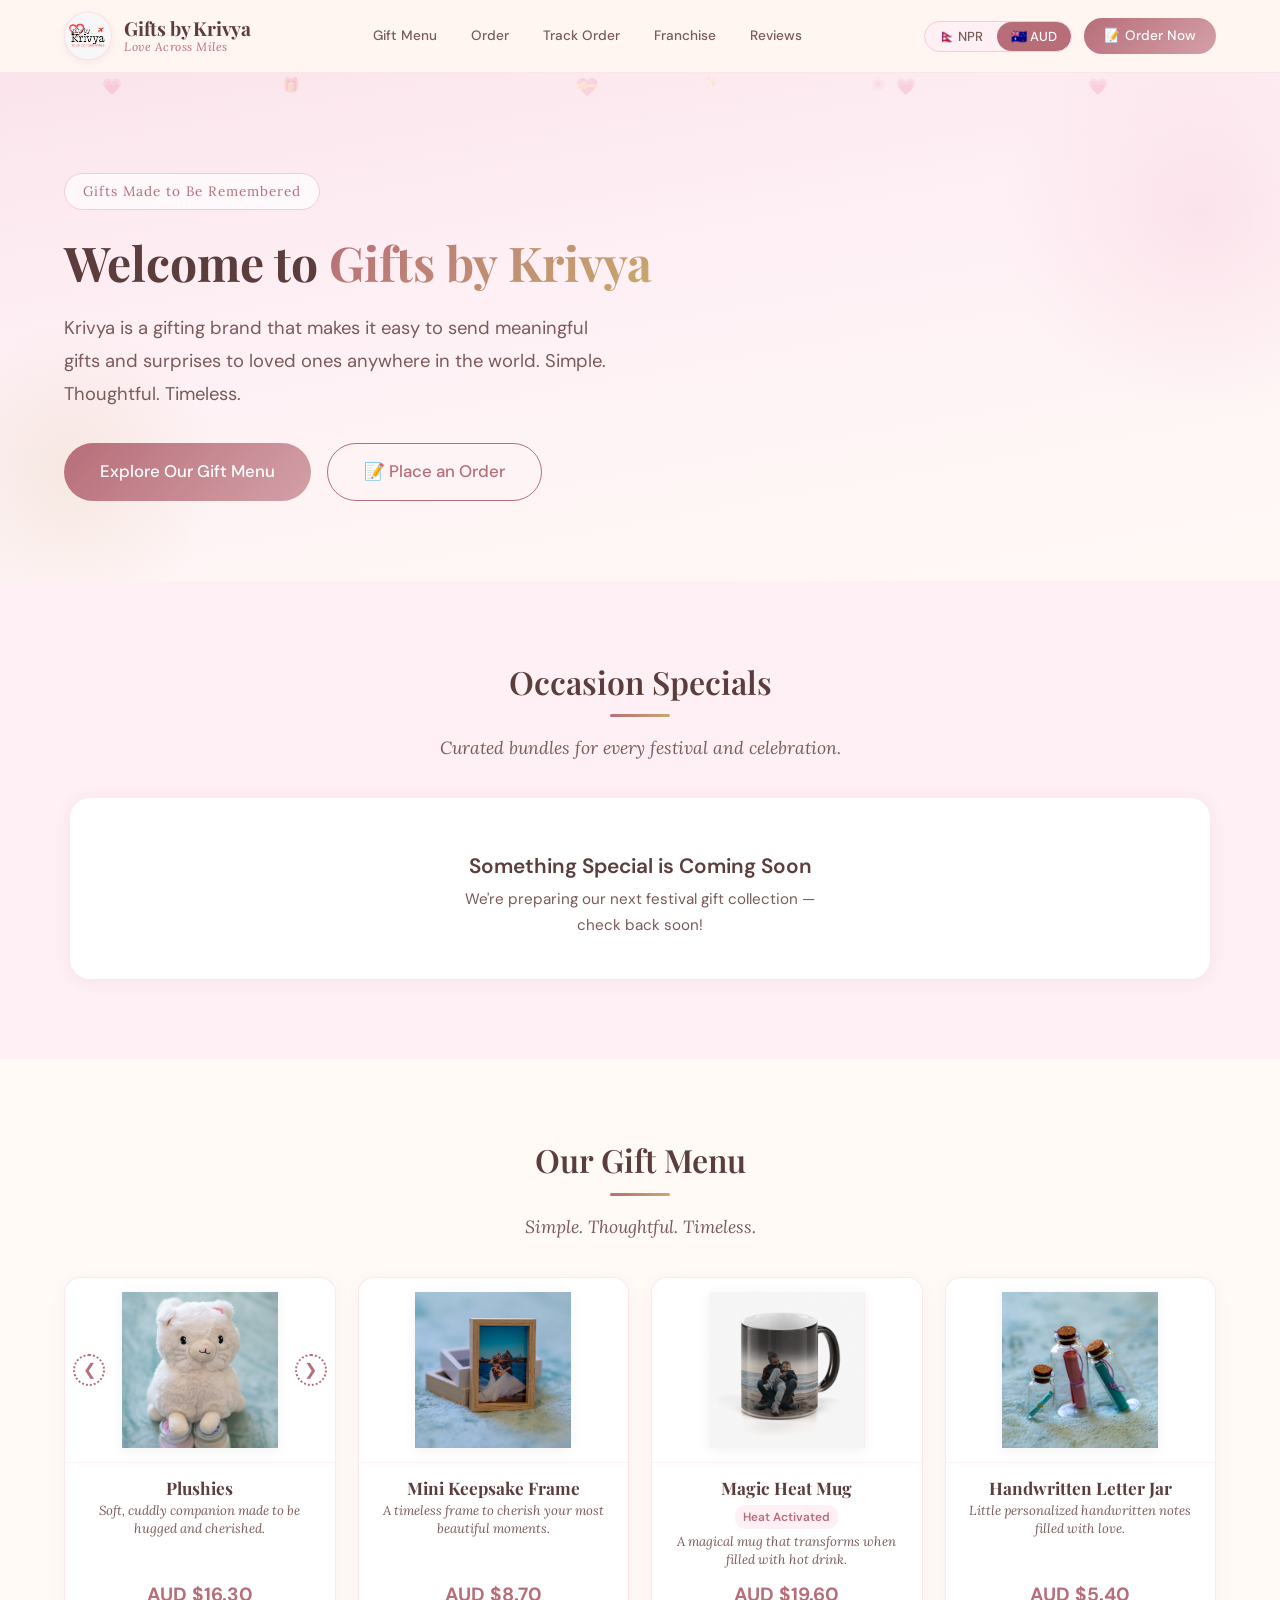
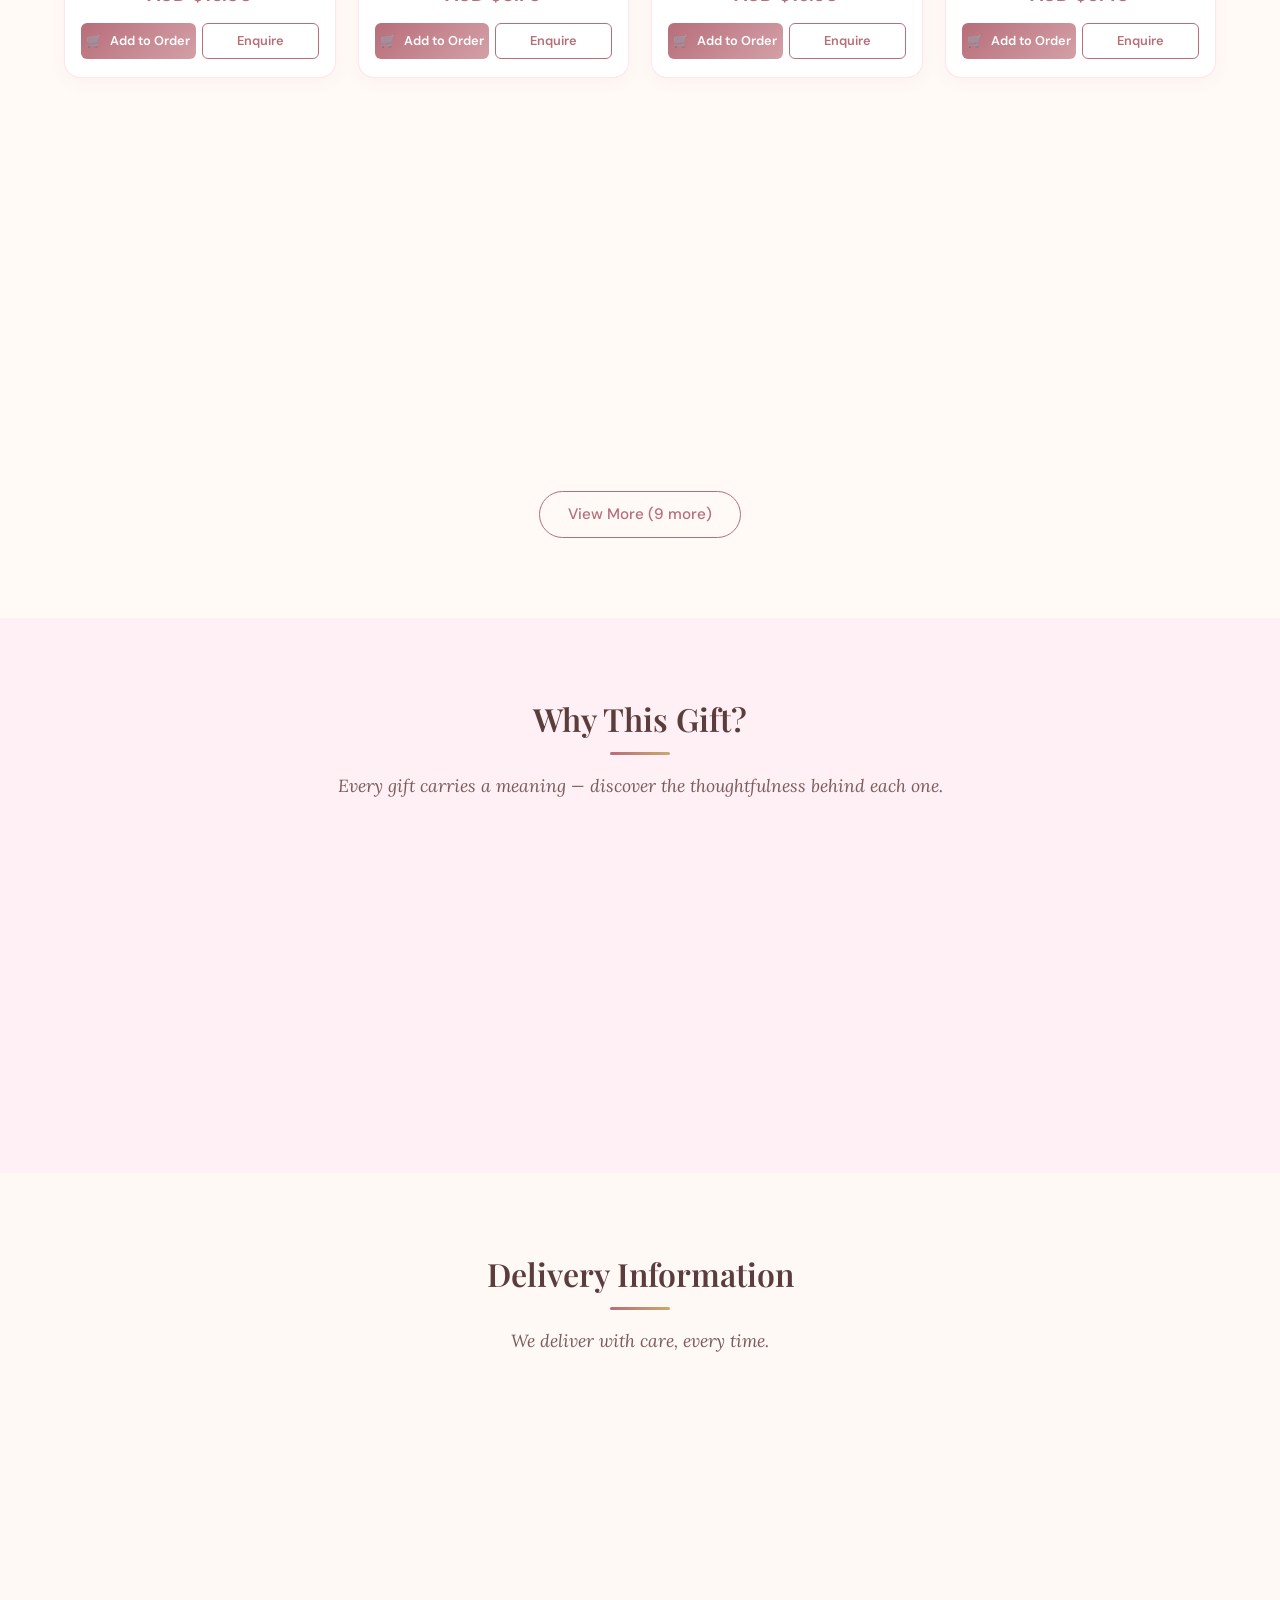
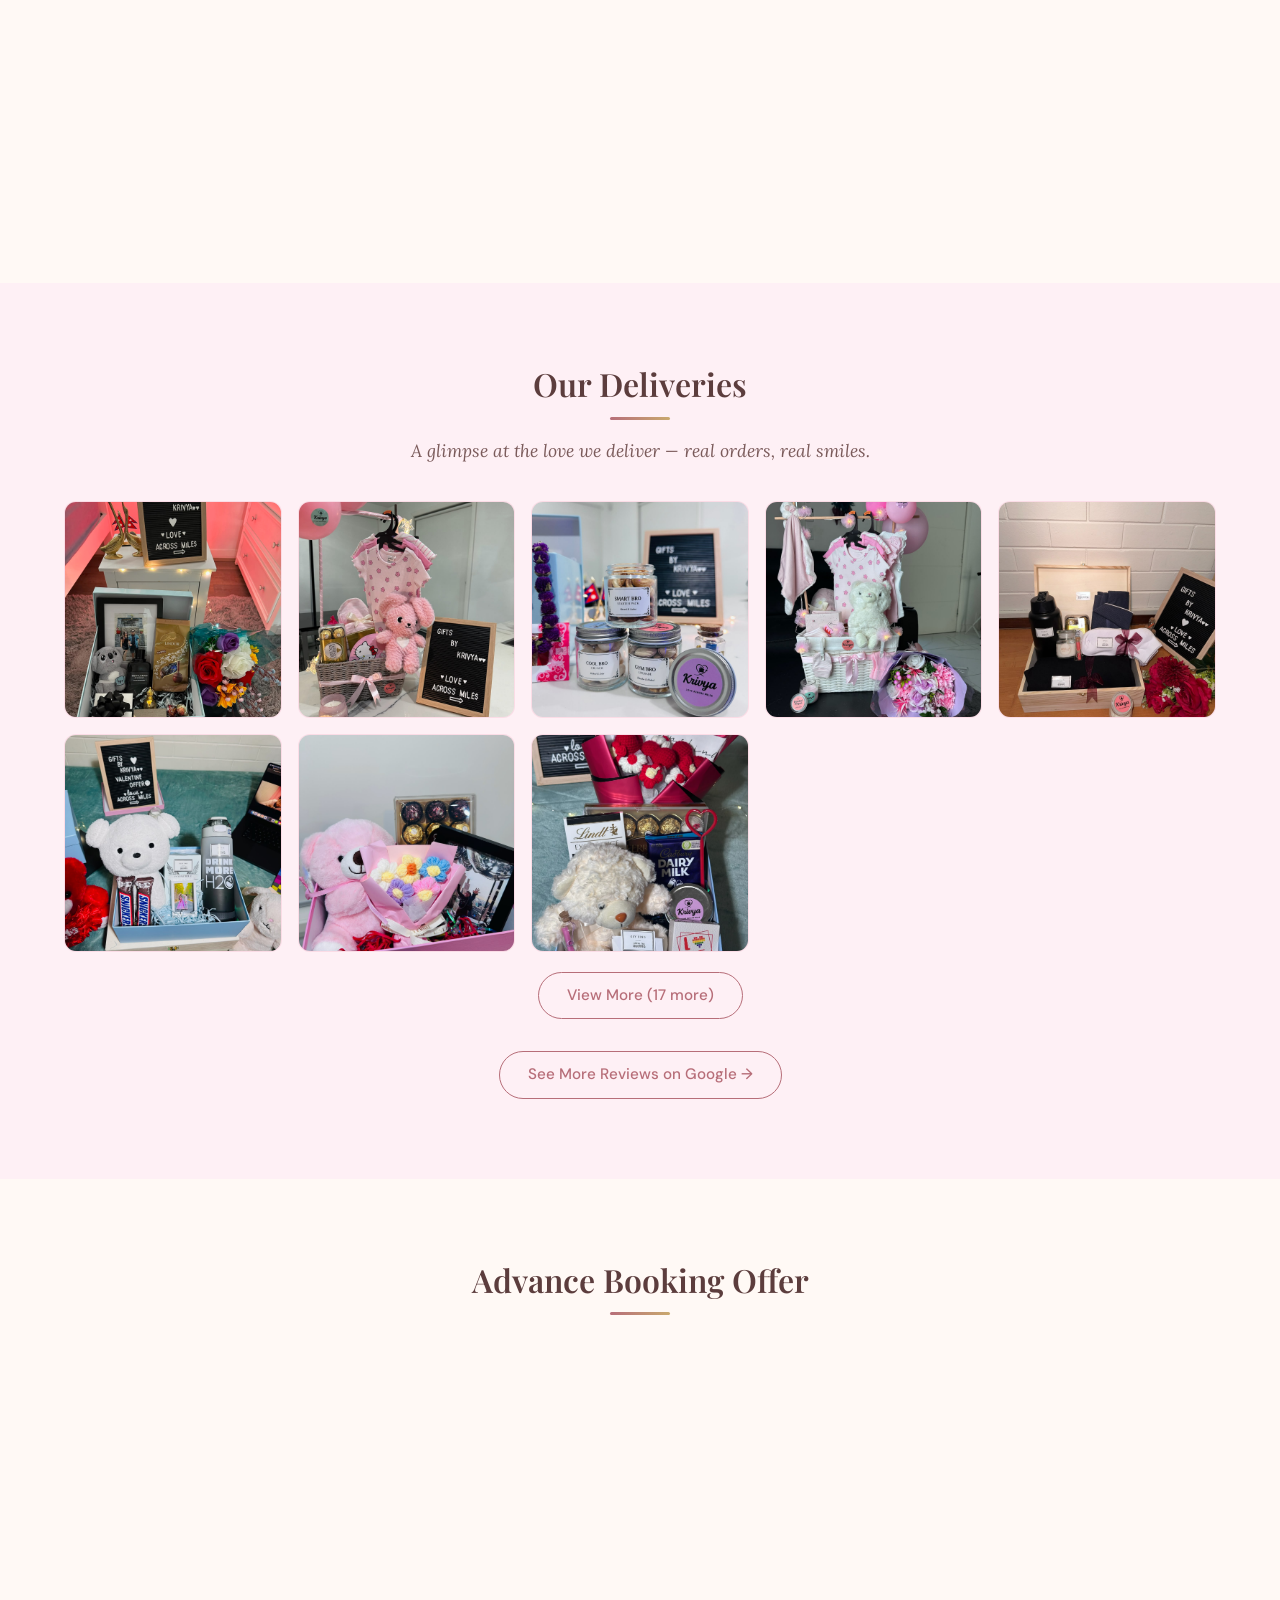
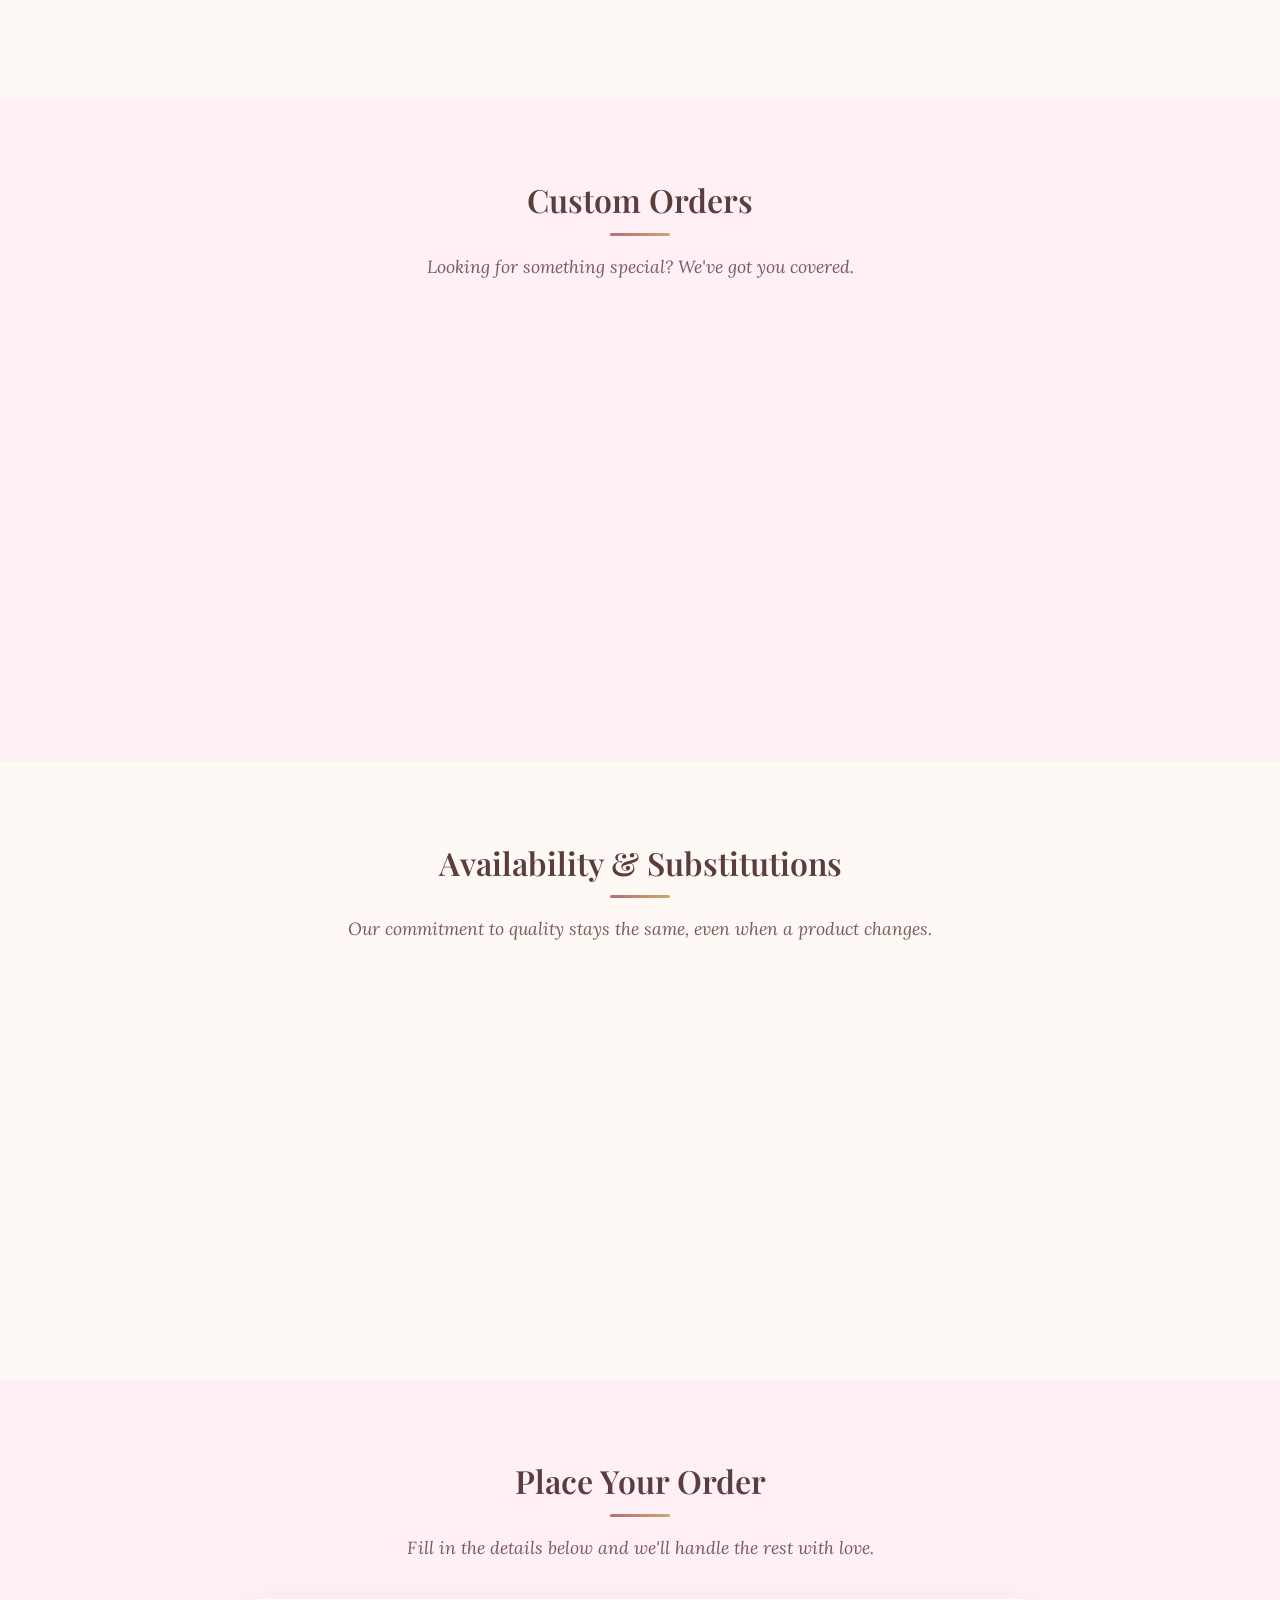
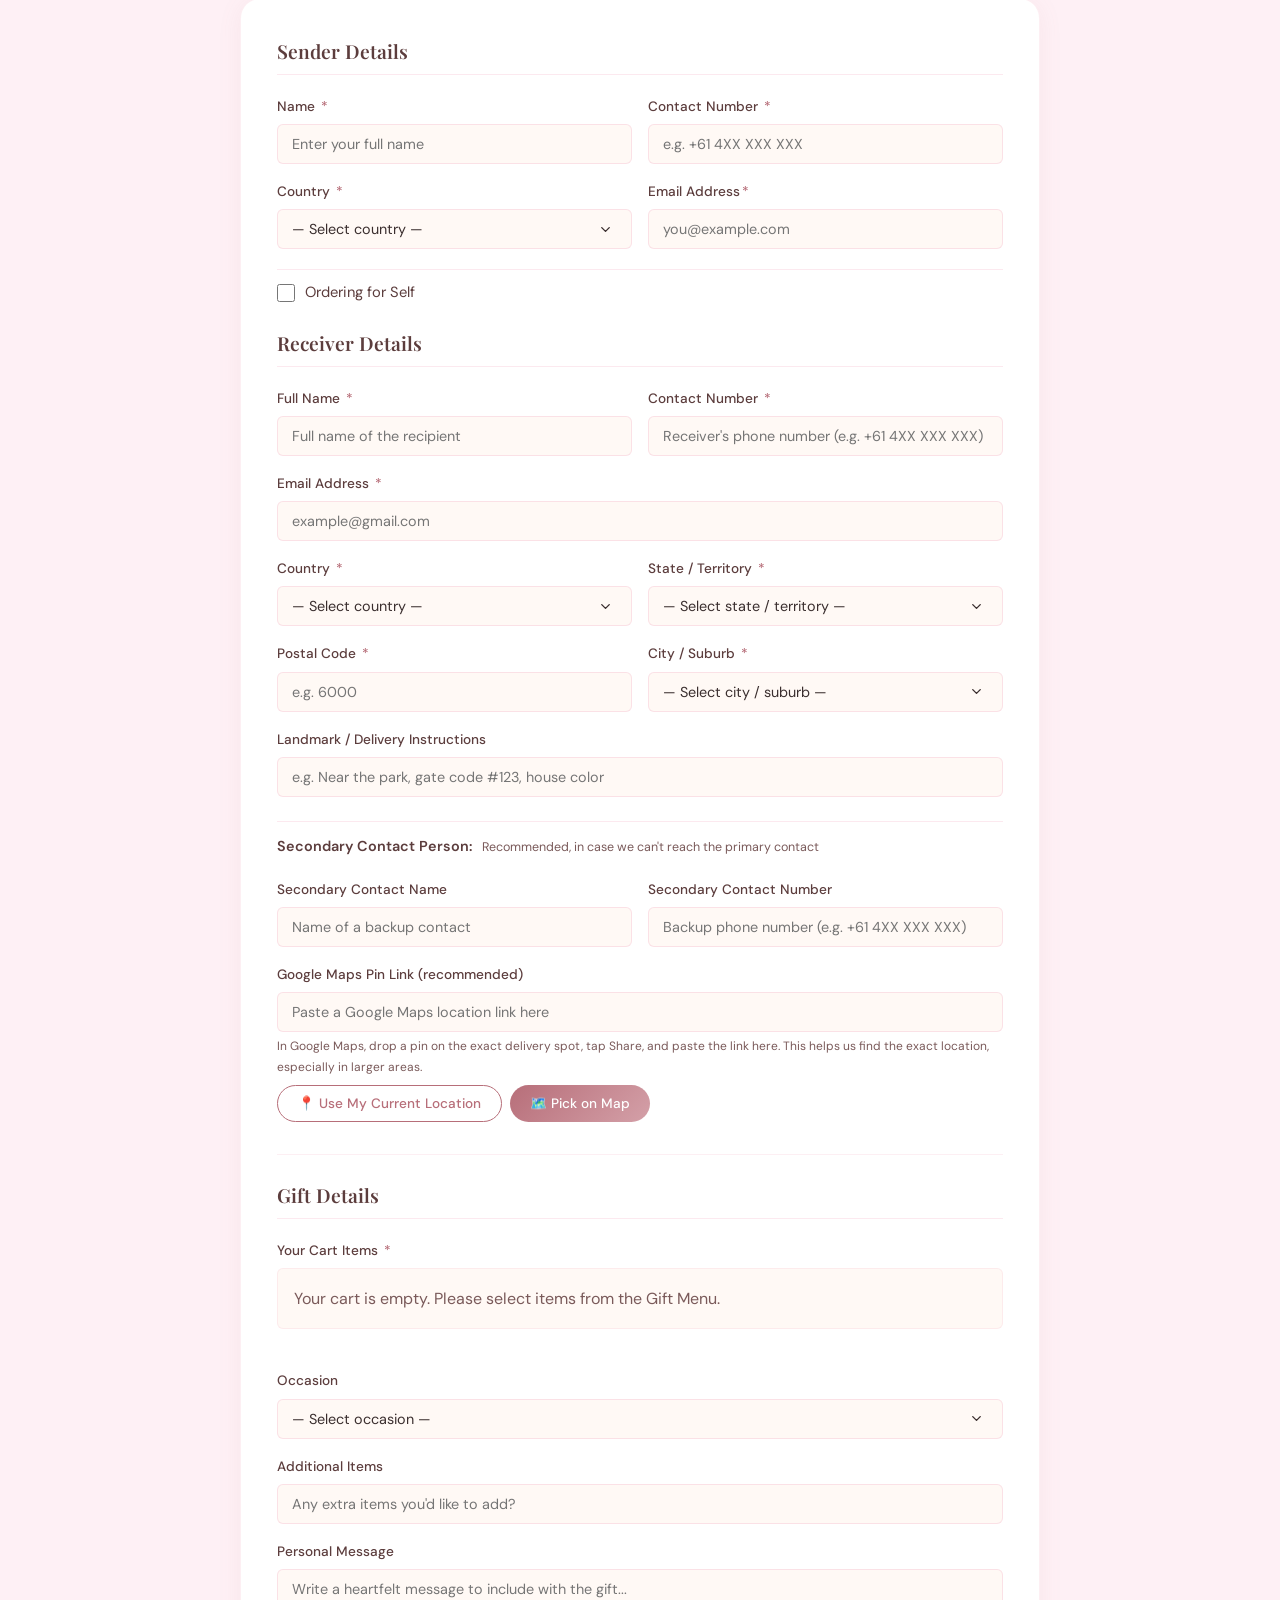
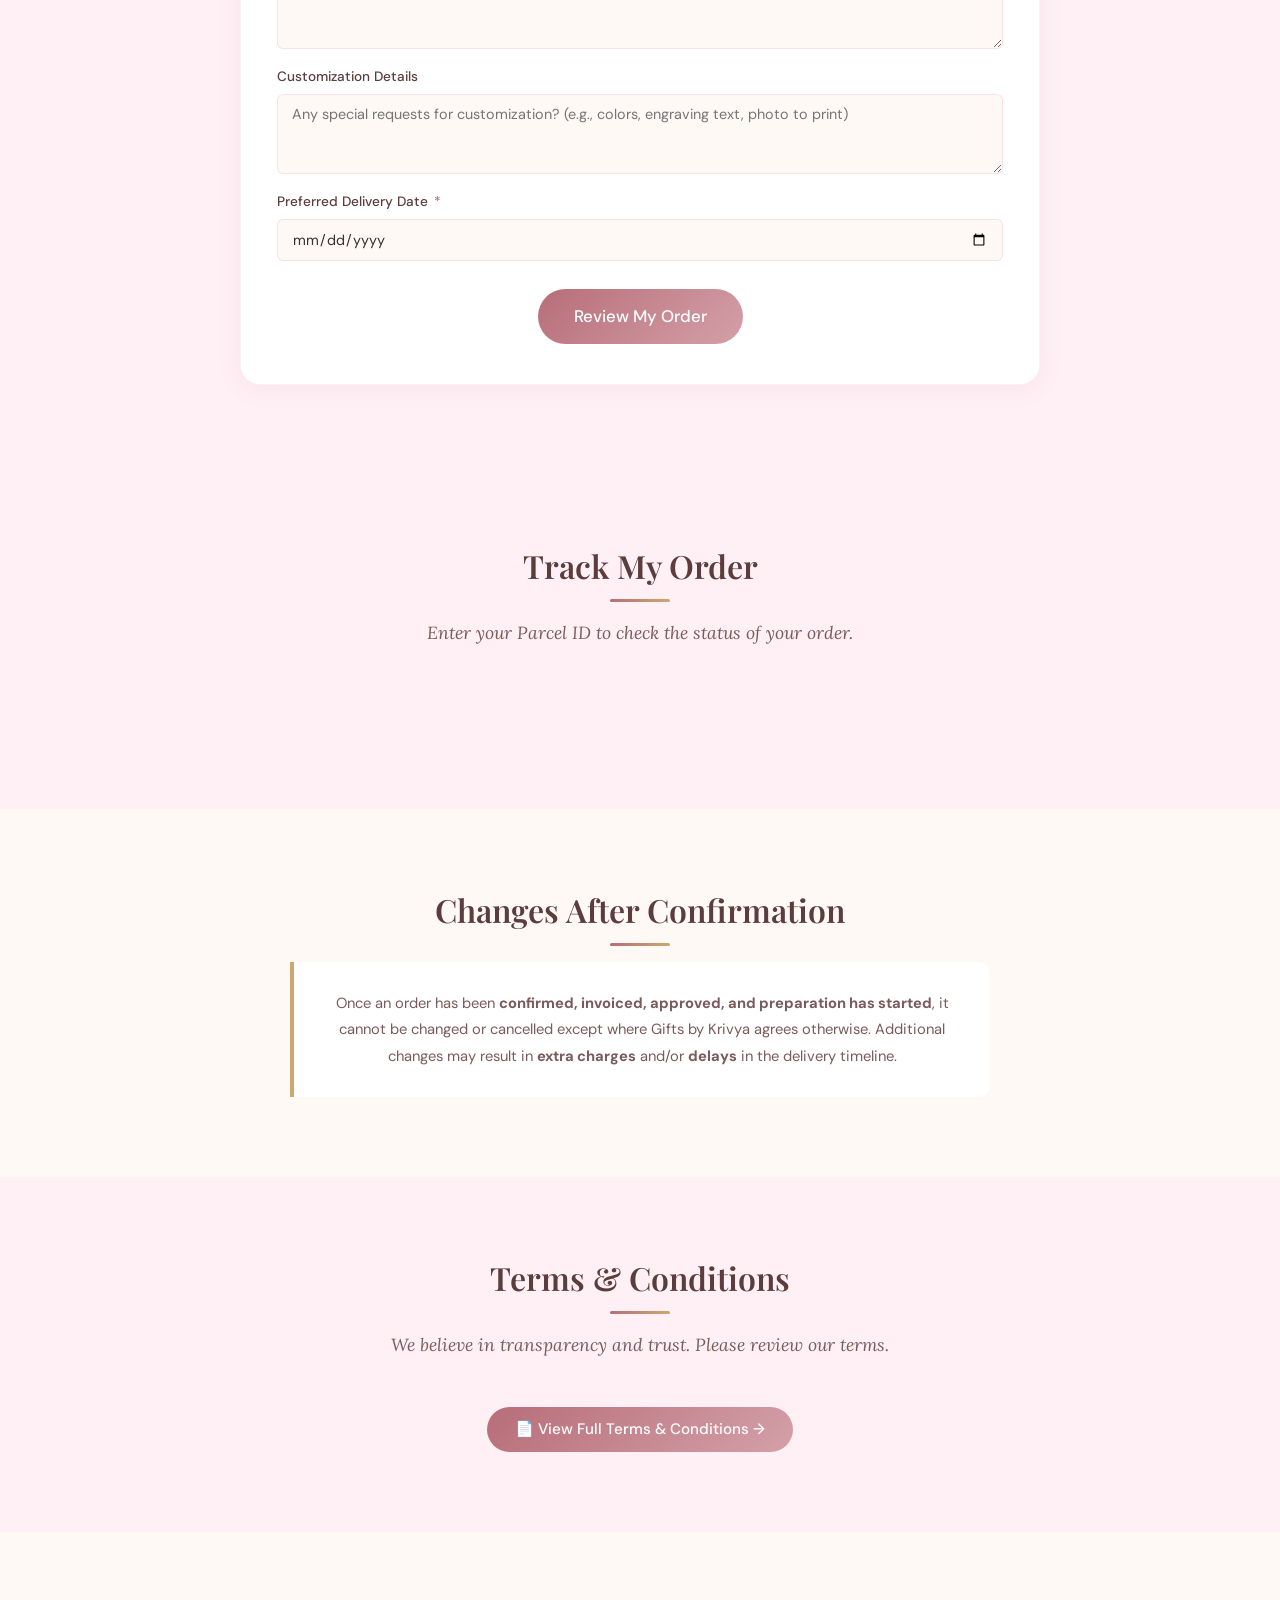
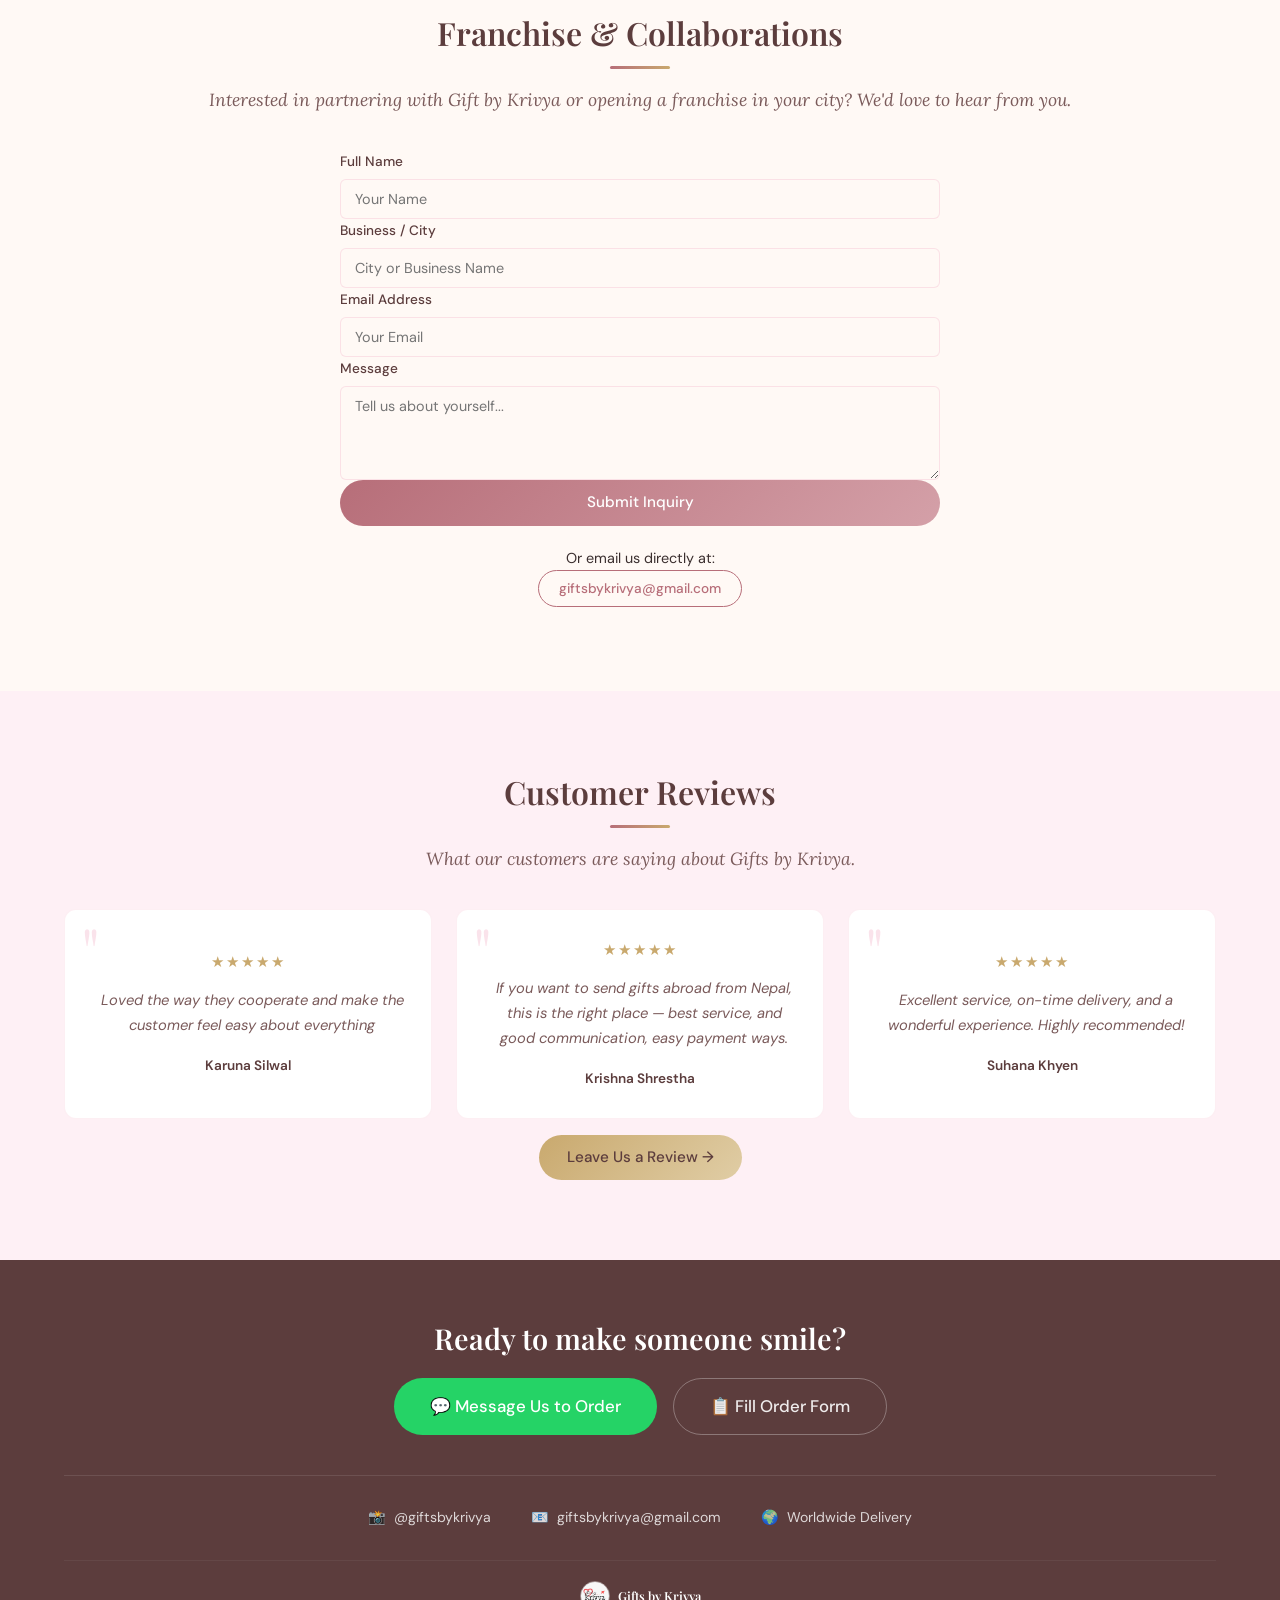
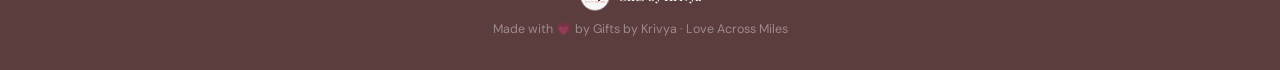
==== index.html @ a080ffb5 "Update script, style, and index files" ====
<!DOCTYPE html>
<html lang="en">

<head>
  <meta charset="UTF-8">
  <meta name="viewport" content="width=device-width, initial-scale=1.0">
  <title>Gifts by Krivya — Love Across Miles | Send Meaningful Gifts Worldwide</title>
  <meta name="description"
    content="Gifts by Krivya — a boutique gifting brand that makes it easy to send meaningful gifts and surprises to loved ones anywhere in the world. Same-day delivery in Perth & Sydney.">
  <meta name="keywords"
    content="gifts, gift delivery, Nepal, Australia, worldwide gifts, Gifts by Krivya, surprise gifts, send gifts, love across miles">
  <meta name="author" content="Gifts by Krivya">

  <!-- Open Graph -->
  <meta property="og:title" content="Gifts by Krivya — Love Across Miles">
  <meta property="og:description" content="Send meaningful gifts and surprises to loved ones anywhere in the world.">
  <meta property="og:type" content="website">

  <!-- Favicon -->
  <link rel="icon" type="image/jpeg" href="images/Logo/giftsbykrivya.jpeg">

  <!-- Stylesheet -->
  <link rel="stylesheet" href="css/style.css">
  <link rel="stylesheet" href="https://unpkg.com/leaflet@1.9.4/dist/leaflet.css" />
  <script src="https://unpkg.com/leaflet@1.9.4/dist/leaflet.js"></script>
</head>

<body>
  <div id="toast-container"
    style="position:fixed; top:20px; right:20px; z-index:2000; display:flex; flex-direction:column; gap:10px;"></div>
  <!-- ════════════════════════════════════════════════════════
       1. HEADER / NAVIGATION
       ════════════════════════════════════════════════════════ -->
  <header class="site-header" id="site-header">
    <div class="container header-inner">

      <!-- Brand -->
      <div class="header-brand">
        <img src="images/Logo/giftsbykrivya.jpeg" alt="Gifts by Krivya Logo" class="header-logo" style="cursor:pointer;"
          title="Click to view logo"
          onclick="event.preventDefault(); event.stopPropagation(); openLightbox('images/Logo/giftsbykrivya.jpeg', 'Gifts by Krivya — Love Across Miles', true);">
        <a href="#hero" class="header-brand-text" onclick="window.scrollTo({top: 0, behavior: 'smooth'});"
          aria-label="Go to top of Gifts by Krivya">
          <span class="header-brand-name">Gifts by Krivya</span>
          <span class="header-brand-tagline">Love Across Miles</span>
        </a>
      </div>

      <!-- Desktop Nav -->
      <nav class="nav-links" aria-label="Main navigation">
        <a href="#gift-menu">Gift Menu</a>
        <a href="#order-form-section">Order</a>
        <a href="#track-order-section">Track Order</a>
        <a href="#franchise-section">Franchise</a>
        <a href="#reviews-section">Reviews</a>
      </nav>

      <!-- Actions -->
      <div class="header-actions">
        <!-- Currency Toggle -->
        <div class="currency-toggle" role="group" aria-label="Currency selector">
          <button id="curr-npr" type="button">🇳🇵 NPR</button>
          <button id="curr-aud" type="button" class="active">🇦🇺 AUD</button>
        </div>

        <!-- CTA -->
        <a href="#order-form-section" class="btn btn-primary btn-sm" id="header-cta">
          📝 Order Now
        </a>

        <!-- Mobile Menu Button -->
        <button class="mobile-menu-btn" id="mobile-menu-btn" aria-label="Open menu">☰</button>
      </div>
    </div>
  </header>

  <!-- Mobile Navigation Overlay -->
  <div class="mobile-nav" id="mobile-nav">
    <button class="mobile-nav-close" id="mobile-nav-close" aria-label="Close menu">✕</button>
    <a href="#hero">Home</a>
    <a href="#gift-menu">Gift Menu</a>
    <a href="#delivery-info">Delivery</a>
    <a href="#order-form-section">Order Form</a>
    <a href="#track-order-section">Track Order</a>
    <a href="#franchise-section">Franchise</a>
    <a href="#reviews-section">Reviews</a>
    <a href="terms.html">Terms</a>
  </div>

  <!-- FLOATING CHECKOUT BADGE -->
  <button id="checkout-badge" class="checkout-badge" onclick="openCartDrawer()" aria-label="View Cart">
    <span class="icon">🛒</span>
    <span class="count">0</span>
  </button>

  <!-- FLOATING ENQUIRY FAB (mobile only — see .mobile-enquiry-fab in style.css) -->
  <button id="enquiry-fab" class="mobile-enquiry-fab" onclick="openCollectiveEnquiryModal()"
    aria-label="Enquire about selected products">
    <span class="icon">💝</span>
    <span class="fab-label">Enquire</span>
    <span class="fab-count">0</span>
  </button>

  <!-- ════════════════════════════════════════════════════════
       2. HERO — WELCOME
       ════════════════════════════════════════════════════════ -->
  <section class="hero" id="hero">
    <div class="floating-hearts" aria-hidden="true">
      <span style="left:8%; animation-delay:0s; font-size:1rem;">💗</span>
      <span style="left:22%; animation-delay:2s; font-size:0.9rem;">🎁</span>
      <span style="left:45%; animation-delay:4s; font-size:1.1rem;">💝</span>
      <span style="left:68%; animation-delay:1s; font-size:0.8rem;">🌸</span>
      <span style="left:85%; animation-delay:3s; font-size:1rem;">💗</span>
      <span style="left:55%; animation-delay:5s; font-size:0.7rem;">✨</span>
      <span style="left:70%; animation-delay:6s; font-size:1rem;">💗</span>
    </div>
    <div class="container">
      <div class="hero-content">
        <span class="hero-badge">Gifts Made to Be Remembered</span>
        <h1>Welcome to <span>Gifts by Krivya</span></h1>
        <p>
          Krivya is a gifting brand that makes it easy to send meaningful gifts and surprises
          to loved ones anywhere in the world. Simple. Thoughtful. Timeless.
        </p>
        <div class="hero-buttons">
          <a href="#gift-menu" class="btn btn-primary btn-lg">Explore Our Gift Menu</a>
          <a href="#order-form-section" class="btn btn-outline btn-lg">📝 Place an Order</a>
        </div>
      </div>
    </div>
  </section>

  <!-- ════════════════════════════════════════════════════════
       OCCASION SPECIALS
       ════════════════════════════════════════════════════════ -->
  <section class="occasion-specials section-pad" id="occasion-specials" style="background: var(--pink-softer);">
    <div class="container text-center">
      <h2 class="section-title">Occasion Specials</h2>
      <p class="section-subtitle">Curated bundles for every festival and celebration.</p>
      <div class="occasion-grid" id="occasion-grid">
        <!-- Rendered by JS from OCCASION_SPECIALS array -->
      </div>
    </div>
  </section>
  <!-- ════════════════════════════════════════════════════════
       3. OUR GIFT MENU
       ════════════════════════════════════════════════════════ -->
  <section class="gift-menu section-pad" id="gift-menu">
    <div class="container text-center">
      <h2 class="section-title">Our Gift Menu </h2>
      <p class="section-subtitle">Simple. Thoughtful. Timeless.</p>
      <div class="products-grid" id="products-grid">
        <!-- Rendered by JS from PRODUCTS array -->
      </div>
      <button id="productsViewMoreBtn" class="btn btn-outline" onclick="toggleProductsView()" style="margin-top:20px;">
        View More
      </button>
    </div>
  </section>



  <!-- ════════════════════════════════════════════════════════
       4. GIFT MEANINGS
       ════════════════════════════════════════════════════════ -->
  <section class="gift-meanings section-pad" id="gift-meanings">
    <div class="container text-center">
      <h2 class="section-title">Why This Gift?</h2>
      <p class="section-subtitle">Every gift carries a meaning — discover the thoughtfulness behind each one.</p>
      <div class="meanings-grid" id="meanings-grid">
        <!-- Rendered by JS from GIFT_MEANINGS array -->
      </div>
    </div>
  </section>


  <!-- ════════════════════════════════════════════════════════
       5. DELIVERY INFORMATION
       ════════════════════════════════════════════════════════ -->
  <section class="delivery-info section-pad" id="delivery-info">
    <div class="container text-center">
      <h2 class="section-title">Delivery Information</h2>
      <p class="section-subtitle">We deliver with care, every time.</p>
      <div class="delivery-list">
        <div class="delivery-item fade-in">
          <div class="delivery-item-icon">⚡</div>
          <div class="delivery-item-text">
            <h4>Same-Day Delivery</h4>
            <p id="delivery-samedaytext">Available in Perth and Sydney for orders placed early in the day.</p>
          </div>
        </div>
        <div class="delivery-item fade-in">
          <div class="delivery-item-icon">📮</div>
          <div class="delivery-item-text">
            <h4 id="delivery-posttitle">Australia Post</h4>
            <p id="delivery-posttext">Available for all other cities and states across Australia.</p>
          </div>
        </div>
        <div class="delivery-item fade-in">
          <div class="delivery-item-icon">📦</div>
          <div class="delivery-item-text">
            <h4>Standard Delivery</h4>
            <p>5–7 business days.</p>
          </div>
        </div>
        <div class="delivery-item fade-in">
          <div class="delivery-item-icon">🚀</div>
          <div class="delivery-item-text">
            <h4>Express Delivery</h4>
            <p>1–3 business days.</p>
          </div>
        </div>
        <div class="delivery-item fade-in">
          <div class="delivery-item-text">
            <h4>Please Note</h4>
            <p>Delivery estimates are not guaranteed and may vary depending on courier, location, and other factors.</p>
          </div>
        </div>
      </div>
  </section>


  <!-- ════════════════════════════════════════════════════════
       6. DELIVERY GALLERY
       ════════════════════════════════════════════════════════ -->
  <section class="delivery-gallery section-pad" id="gallery-section">
    <div class="container text-center">
      <h2 class="section-title">Our Deliveries</h2>
      <p class="section-subtitle">A glimpse at the love we deliver — real orders, real smiles.</p>
      <div class="gallery-grid" id="gallery-grid">
        <!-- Rendered by JS from GALLERY_IMAGES array -->
      </div>
      <button id="galleryViewMoreBtn" class="btn btn-outline" onclick="toggleGalleryView()" style="margin-top:20px;">
        View More
      </button>
      <div style="margin-top:32px;">
        <!-- EDIT: Replace '#' with your real Google Review URL -->
        <a href="https://share.google/Qnisb0OTIyuR5ggJ7" target="_blank" rel="noopener noreferrer"
          class="btn btn-outline">
          See More Reviews on Google →
        </a>
      </div>
    </div>
  </section>

  <!-- Lightbox -->
  <div class="lightbox" id="lightbox" role="dialog" aria-label="Image preview">
    <button class="lightbox-close" aria-label="Close">&times;</button>
    <button class="lightbox-nav lightbox-nav-prev" id="lightbox-prev" aria-label="Previous image" style="display:none;">&#10094;</button>
    <img id="lightbox-img" src="" alt="">
    <button class="lightbox-nav lightbox-nav-next" id="lightbox-next" aria-label="Next image" style="display:none;">&#10095;</button>
    <div class="lightbox-dots" id="lightbox-dots" style="display:none;"></div>
  </div>


  <!-- ════════════════════════════════════════════════════════
       7. ADVANCE BOOKING OFFER
       ════════════════════════════════════════════════════════ -->
  <section class="advance-booking section-pad" id="advance-booking">
    <div class="container text-center">
      <h2 class="section-title">Advance Booking Offer</h2>
      <div class="booking-callout fade-in">
        <h3>Book Early, Get Rewarded!</h3>
        <p class="offer-highlight">
          Orders confirmed 20+ days before the delivery date get either
          <strong>5% off</strong> OR a <strong>Mystery Gift</strong> — customer's choice!
        </p>
        <p>Plan ahead and surprise your loved ones with a little extra something special.</p>
        <p class="small-print">
          * Applies to eligible orders only. Must be confirmed within the advance booking window.
          May not be combined with other promotions.
        </p>
      </div>
    </div>
  </section>


  <!-- ════════════════════════════════════════════════════════
       8. CUSTOM / EXTRA ITEM ORDERING
       ════════════════════════════════════════════════════════ -->
  <section class="custom-ordering section-pad" id="custom-ordering">
    <div class="container text-center">
      <h2 class="section-title">Custom Orders</h2>
      <p class="section-subtitle">Looking for something special? We've got you covered.</p>
      <div class="info-cards">
        <div class="info-card fade-in">
          <span class="info-card-icon">💬</span>
          <p>For items not listed on our regular menu, please <strong>consult Gifts by Krivya first</strong> so we can
            check availability for you.</p>
        </div>
        <div class="info-card fade-in">
          <span class="info-card-icon">🔍</span>
          <p>Availability must be confirmed before ordering. Some items may require <strong>pre-order</strong> with
            additional lead time.</p>
        </div>
        <div class="info-card fade-in">
          <span class="info-card-icon">💰</span>
          <p>A <strong>10% service/customization charge</strong> applies to special sourcing. Additional product and
            delivery charges may also apply.</p>
        </div>
        <div class="info-card fade-in">
          <span class="info-card-icon">✅</span>
          <p>A <strong>final quotation</strong> will be provided and must be confirmed by you before any payment is
            processed.</p>
        </div>
      </div>
    </div>
  </section>


  <!-- ════════════════════════════════════════════════════════
       9. PRODUCT AVAILABILITY & SUBSTITUTION POLICY
       ════════════════════════════════════════════════════════ -->
  <section class="policy-section section-pad" id="policy-section">
    <div class="container text-center">
      <h2 class="section-title">Availability & Substitutions</h2>
      <p class="section-subtitle">Our commitment to quality stays the same, even when a product changes.</p>
      <div class="policy-content">
        <div class="policy-item fade-in">
          <div class="policy-item-icon">🔄</div>
          <p>
            If a specific product is unavailable, a similar item of <strong>equal or greater value</strong> may be
            provided
            (e.g., a different chocolate brand, flower variety, decorative item, or packaging element)
            while maintaining overall quality and value.
          </p>
        </div>
        <div class="policy-item fade-in">
          <div class="policy-item-icon">🤝</div>
          <p>
            If Gifts by Krivya makes an actual error, we take responsibility and work to resolve it
            promptly and fairly.
          </p>
        </div>
        <div class="policy-item fade-in">
          <div class="policy-item-icon">📋</div>
          <p>
            If a supplier or courier substitutes an approved product due to availability or circumstances
            outside Gifts by Krivya's control, we are not responsible for exact brand or design variation —
            provided the replacement is reasonably similar and of equal or greater value.
          </p>
        </div>
      </div>
    </div>
  </section>


  <!-- ════════════════════════════════════════════════════════
       10. ORDER FORM
       ════════════════════════════════════════════════════════ -->
  <section class="order-form-section section-pad" id="order-form-section">
    <div class="container">
      <div class="text-center">
        <h2 class="section-title">Place Your Order</h2>
        <p class="section-subtitle">Fill in the details below and we'll handle the rest with love.</p>
      </div>

      <div class="order-form-wrapper">
        <form id="order-form" novalidate autocomplete="on">
          <!-- Anti-spam honeypot (bots fill this, humans don't) -->
          <input type="text" name="website_url_hp" id="order-hp" class="hp-trap" tabindex="-1" autocomplete="off"
            aria-hidden="true">

          <!-- Sender Details -->
          <h3 class="form-section-title">Sender Details</h3>
          <div class="form-row">
            <div class="form-group">
              <label for="sender-name">Name <span class="required">*</span></label>
              <input type="text" id="sender-name" name="sender-name" required placeholder="Enter your full name"
                maxlength="100">
              <span class="error-msg">Please enter your name.</span>
            </div>
            <div class="form-group">
              <label for="sender-contact">Contact Number <span class="required">*</span></label>
              <input type="tel" id="sender-contact" name="sender-contact" required placeholder="e.g. +61 4XX XXX XXX"
                maxlength="30">
              <span class="error-msg">Please enter your contact number.</span>
            </div>
          </div>
          <div class="form-row">
            <div class="form-group">
              <label for="sender-country">Country <span class="required">*</span></label>
              <select id="sender-country" name="sender-country" required>
                <option value="">— Select country —</option>
                <option value="Nepal">Nepal</option>
                <option value="Australia">Australia</option>
              </select>
              <span class="error-msg">Please enter your country.</span>
            </div>
            <div class="form-group">
              <label for="sender-email">Email Address<span class="required">*</span></label>
              <input type="email" id="sender-email" name="sender-email" required placeholder="you@example.com"
                maxlength="100">
              <span class="error-msg">Please enter a valid email address.</span>
            </div>
          </div>
          <div class="form-row full">
            <div class="checkbox-row">
              <input type="checkbox" id="self-receiver-check" onchange="toggleSelfReceiver()">
              <label for="self-receiver-check">Ordering for Self</label>
            </div>
          </div>
          <!-- Receiver Details -->
          <h3 class="form-section-title">Receiver Details</h3>
          <div class="form-row">
            <div class="form-group">
              <label for="receiver-name">Full Name <span class="required">*</span></label>
              <input type="text" id="receiver-name" name="receiver-name" required
                placeholder="Full name of the recipient" maxlength="100">
              <span class="error-msg">Please enter the receiver's name.</span>
            </div>
            <div class="form-group">
              <label for="receiver-contact">Contact Number <span class="required">*</span></label>
              <input type="tel" id="receiver-contact" name="receiver-contact" required
                placeholder="Receiver's phone number" maxlength="30">
              <span class="error-msg">Please enter the receiver's contact.</span>
            </div>
          </div>
          <div class="form-row full">
            <div class="form-group">
              <label for="receiver-email">Email Address <span class="required">*</span></label>
              <input type="email" id="receiver-email" name="receiver-email" required placeholder="example@gmail.com"
                maxlength="100">
              <span class="error-msg">Please enter a valid email address.</span>
            </div>
          </div>
          <div class="form-row">
            <div class="form-group">
              <label for="receiver-country">Country <span class="required">*</span></label>
              <select id="receiver-country" name="receiver-country" required>
                <option value="">— Select country —</option>
                <option value="Nepal">Nepal</option>
                <option value="Australia">Australia</option>
              </select>
              <span class="error-msg">Please select the country.</span>
            </div>
            <div class="form-group">
              <label for="receiver-state">State / Territory <span class="required conditional-required" id="state-required-star" style="display:none;">*</span></label>
              <select id="receiver-state" name="receiver-state">
                <option value="">— Select state / territory —</option>
              </select>
              <span class="error-msg">Please select the state or territory.</span>
            </div>

          </div>
          <div class="form-row">
            <div class="form-group">
              <label for="receiver-postal">Postal Code <span class="required conditional-required" id="postal-required-star" style="display:none;">*</span></label>
              <input type="text" id="receiver-postal" name="receiver-postal" placeholder="e.g. 44600" maxlength="20">
              <span class="error-msg">Please enter the postal code.</span>
            </div>
            <div class="form-group">
              <label for="receiver-city">City / Suburb <span class="required">*</span></label>
              <select id="receiver-city" name="receiver-city" required>
                <option value="">— Select city / suburb —</option>
              </select>
              <input type="text" id="receiver-city-other" name="receiver-city-other" placeholder="Type your city / suburb" maxlength="100" style="display:none; margin-top:8px;">
              <span class="error-msg">Please enter the city or suburb.</span>
            </div>
          </div>
          <div class="form-row full">
            <div class="form-group">
              <label for="receiver-landmark">Landmark / Delivery Instructions</label>
              <input type="text" id="receiver-landmark" name="receiver-landmark"
                placeholder="e.g. Near the park, gate code #123, house color" maxlength="255">
            </div>
          </div>
          <div class="form-row full">
            <p class="form-subsection-title">Secondary Contact Person: <span class="optional-tag">Recommended, in case
                we
                can't reach the primary contact</span></p>
          </div>
          <div class="form-row">
            <div class="form-group">
              <label for="receiver-secondary-name">Secondary Contact Name</label>
              <input type="text" id="receiver-secondary-name" name="receiver-secondary-name"
                placeholder="Name of a backup contact" maxlength="100">
            </div>
            <div class="form-group">
              <label for="receiver-secondary-contact">Secondary Contact Number</label>
              <input type="tel" id="receiver-secondary-contact" name="receiver-secondary-contact"
                placeholder="Backup phone number" maxlength="30">
              <span class="error-msg">Please enter a valid phone number.</span>
            </div>
          </div>
          <div class="form-row full">
            <div class="form-group">
              <label for="receiver-maps-link">Google Maps Pin Link (recommended)</label>
              <input type="url" id="receiver-maps-link" placeholder="Paste a Google Maps location link here"
                maxlength="500">
              <p style="font-size:0.75rem; color:var(--espresso-light); margin-top:4px;">
                In Google Maps, drop a pin on the exact delivery spot, tap Share, and paste the link here. This helps us
                find the exact location, especially in larger areas.
              </p>
              <div style="display:flex; gap:8px; flex-wrap:wrap; margin-top:8px;">
                <button type="button" class="btn btn-outline btn-sm" onclick="useMyLocation()">
                  📍 Use My Current Location
                </button>
                <button type="button" class="btn btn-primary btn-sm" onclick="openMapPicker()">
                  🗺️ Pick on Map
                </button>
              </div>
              <p id="location-status" style="font-size:0.75rem; color:var(--espresso-light); margin-top:4px;"></p>
            </div>
          </div>

          <div class="form-divider"></div>

          <!-- Gift Details -->
          <h3 class="form-section-title">Gift Details</h3>
          <div class="form-row full">
            <div class="form-group" style="margin-bottom: 24px;">
              <label>Your Cart Items <span class="required">*</span></label>
              <div id="cart-summary-container" class="cart-summary-container">
                <!-- Populated by JS -->
                <p>Your cart is empty. Please select items from the Gift Menu.</p>
              </div>
            </div>
          </div>
          <div class="form-row full">
            <div class="form-group">
              <label for="order-occasion">Occasion</label>
              <select id="order-occasion" name="order-occasion">
                <option value="">— Select occasion —</option>
                <!-- Options populated by JS from OCCASIONS array -->
              </select>
            </div>
          </div>
          <div class="form-row full">
            <div class="form-group">
              <label for="order-additional">Additional Items</label>
              <input type="text" id="order-additional" name="order-additional"
                placeholder="Any extra items you'd like to add?" maxlength="255">
            </div>
          </div>
          <div class="form-row full">
            <div class="form-group">
              <label for="order-message">Personal Message</label>
              <textarea id="order-message" name="order-message" rows="3"
                placeholder="Write a heartfelt message to include with the gift..." maxlength="1000"></textarea>
            </div>
          </div>
          <div class="form-row full">
            <div class="form-group">
              <label for="order-customization">Customization Details</label>
              <textarea id="order-customization" name="order-customization" rows="3"
                placeholder="Any special requests for customization? (e.g., colors, engraving text, photo to print)"
                maxlength="1000"></textarea>
            </div>
          </div>
          <div class="form-row full">
            <div class="form-group">
              <label for="order-date">Preferred Delivery Date <span class="required">*</span></label>
              <input type="date" id="order-date" name="order-date" required>
              <span class="error-msg">Please choose a delivery date.</span>
            </div>
          </div>

          <div class="form-submit-area">
            <button type="submit" class="btn btn-primary btn-lg" id="order-review-btn">
              Review My Order
            </button>
          </div>

        </form>
      </div>
    </div>
  </section>


  <!-- ════════════════════════════════════════════════════════
       11. ORDER SUMMARY & PAYMENT
       ════════════════════════════════════════════════════════ -->
  <section class="order-summary-section section-pad" id="order-summary-section">
    <div class="container">
      <div class="text-center">
        <h2 class="section-title">Order Summary & Payment</h2>
        <p class="section-subtitle">Review your details and complete your payment.</p>
      </div>
      <div class="summary-wrapper" id="summary-content">
        <!-- Populated dynamically by JS -->
      </div>
    </div>
  </section>

  <!-- ════════════════════════════════════════════════════════
       TRACK ORDER SECTION
       ════════════════════════════════════════════════════════ -->
  <section class="track-order-section section-pad" id="track-order-section" style="background: var(--pink-softer);">
    <div class="container text-center">
      <h2 class="section-title">Track My Order</h2>
      <p class="section-subtitle">Enter your Parcel ID to check the status of your order.</p>

      <div class="track-order-wrapper fade-in">
        <form id="tracking-form" onsubmit="event.preventDefault(); window.doTracking();">
          <input type="text" id="tracking-id" placeholder="e.g. GK-230814-0031" required maxlength="50">
          <button type="submit" class="btn btn-primary" id="tracking-btn">Check Status</button>
        </form>
        <div id="tracking-result" class="tracking-result" style="display:none; margin-top:24px;">
          <!-- Tracking step logic rendering goes here -->
        </div>
      </div>
    </div>
  </section>



  <!-- ════════════════════════════════════════════════════════
       12. CHANGES AFTER ORDER CONFIRMATION
       ════════════════════════════════════════════════════════ -->
  <section class="changes-notice section-pad" id="changes-notice">
    <div class="container text-center">
      <h2 class="section-title">Changes After Confirmation</h2>
      <div class="notice-box fade-in">
        <p>
          Once an order has been <strong>confirmed, invoiced, approved, and preparation has started</strong>,
          it cannot be changed or cancelled except where Gifts by Krivya agrees otherwise.
          Additional changes may result in <strong>extra charges</strong> and/or <strong>delays</strong>
          in the delivery timeline.
        </p>
      </div>
    </div>
  </section>


  <!-- ════════════════════════════════════════════════════════
       13. TERMS & CONDITIONS PREVIEW
       ════════════════════════════════════════════════════════ -->
  <section class="terms-preview section-pad" id="terms-preview">
    <div class="container text-center">
      <h2 class="section-title">Terms & Conditions</h2>
      <p class="section-subtitle">We believe in transparency and trust. Please review our terms.</p>
      <a href="terms.html" class="btn btn-primary">📄 View Full Terms & Conditions →</a>
    </div>
  </section>

  <!-- ════════════════════════════════════════════════════════
       FRANCHISE & COLLABORATIONS
       ════════════════════════════════════════════════════════ -->
  <section class="franchise-section section-pad" id="franchise-section">
    <div class="container text-center">
      <h2 class="section-title">Franchise & Collaborations</h2>
      <p class="section-subtitle">Interested in partnering with Gift by Krivya or opening a franchise in your city? We'd
        love to hear from you.</p>
      <div class="franchise-wrapper fade-in">
        <form id="franchise-form" onsubmit="event.preventDefault(); window.submitFranchise();"
          style="max-width:600px; margin: 0 auto; text-align: left;">
          <!-- Anti-spam honeypot -->
          <input type="text" name="franchise_hp" id="franchise-hp" class="hp-trap" tabindex="-1" autocomplete="off"
            aria-hidden="true">
          <div class="form-group">
            <label>Full Name</label>
            <input type="text" id="franchise-name" required placeholder="Your Name" maxlength="100">
          </div>
          <div class="form-group">
            <label>Business / City</label>
            <input type="text" id="franchise-city" required placeholder="City or Business Name" maxlength="100">
          </div>
          <div class="form-group">
            <label>Email Address</label>
            <input type="email" id="franchise-email" required placeholder="Your Email" maxlength="100">
          </div>
          <div class="form-group">
            <label>Message</label>
            <textarea id="franchise-msg" rows="4" required placeholder="Tell us about yourself..."
              maxlength="1000"></textarea>
          </div>
          <button type="submit" class="btn btn-primary" id="franchise-submit-btn"
            style="width:100%; justify-content:center;">Submit
            Inquiry</button>

          <div style="text-align:center; margin-top:20px;">
            <p style="font-size: 0.9rem;">Or email us directly at:</p>
            <a href="mailto:giftsbykrivya@gmail.com" class="btn btn-outline btn-sm">giftsbykrivya@gmail.com</a>
            <p style="font-size: 0.75rem; color: var(--espresso-light); margin-top:4px;"></p>
          </div>
        </form>
        <div id="franchise-success"
          style="display:none; text-align:center; margin-top:20px; color: green; font-weight: bold;">
          Thank you! We have received your inquiry.
        </div>
      </div>
    </div>
  </section>


  <!-- ════════════════════════════════════════════════════════
       14. CUSTOMER REVIEWS
       ════════════════════════════════════════════════════════ -->
  <section class="reviews-section section-pad" id="reviews-section">
    <div class="container text-center">
      <h2 class="section-title">Customer Reviews</h2>
      <p class="section-subtitle">What our customers are saying about Gifts by Krivya.</p>
      <div class="reviews-carousel-wrapper">
        <button class="reviews-nav reviews-nav-prev" id="reviews-prev" aria-label="Previous review">&#10094;</button>
        <div class="reviews-carousel-track" id="reviews-grid">
          <!-- Rendered by JS from REVIEWS array -->
        </div>
        <button class="reviews-nav reviews-nav-next" id="reviews-next" aria-label="Next review">&#10095;</button>
      </div>
      <div class="reviews-dots" id="reviews-dots"></div>
      <div style="margin-top:12px;">
        <button class="btn btn-gold" onclick="openReviewModal()">
          Leave Us a Review →
        </button>
      </div>
    </div>
  </section>

  <!-- Review Modal -->
  <div class="lightbox" id="review-modal" role="dialog" aria-label="Review Form">
    <div
      style="background:var(--white); padding:30px; border-radius:12px; max-width:400px; width:90%; position:relative;">
      <button class="lightbox-close" style="color:var(--espresso); top:10px; right:15px;"
        onclick="closeReviewModal()">&times;</button>
      <h3 style="margin-bottom:16px;">Leave a Review</h3>
      <form id="review-form" onsubmit="event.preventDefault(); window.submitReview();">
        <!-- Anti-spam honeypot -->
        <input type="text" name="review_hp" id="review-hp" class="hp-trap" tabindex="-1" autocomplete="off"
          aria-hidden="true">
        <div class="form-group" style="margin-bottom:12px;">
          <input type="text" id="review-name" required placeholder="Your Name" maxlength="100"
            style="width:100%; padding:10px;">
        </div>
        <div class="form-group" style="margin-bottom:12px;">
          <select id="review-stars" required style="width:100%; padding:10px;">
            <option value="5">⭐⭐⭐⭐⭐ (5/5)</option>
            <option value="4">⭐⭐⭐⭐ (4/5)</option>
            <option value="3">⭐⭐⭐ (3/5)</option>
            <option value="2">⭐⭐ (2/5)</option>
            <option value="1">⭐ (1/5)</option>
          </select>
        </div>
        <div class="form-group" style="margin-bottom:12px;">
          <textarea id="review-text" rows="4" required placeholder="Your review..." maxlength="1000"
            style="width:100%; padding:10px;"></textarea>
        </div>
        <div class="form-group" style="margin-bottom:12px;">
          <input type="text" id="review-parcel-id" placeholder="Parcel ID (optional, e.g. GK-260814-1234)"
            maxlength="50" style="width:100%; padding:10px;">
        </div>
        <div class="form-group" style="margin-bottom:16px;">
          <label style="display:flex; align-items:center; gap:8px; font-size:0.85rem; cursor:pointer;">
            <input type="checkbox" id="review-public" checked style="width:auto;">
            OK to feature this review publicly?
          </label>
        </div>
        <button type="submit" class="btn btn-primary" id="review-submit-btn"
          style="width:100%; justify-content:center;">Submit Review</button>
      </form>
      <div id="review-success" style="display:none; text-align:center; color:green; margin-top:12px;">
        Thank you for your feedback!
      </div>
    </div>
  </div>

  <!-- Enquiry Modal -->
  <div class="lightbox" id="enquiry-modal" role="dialog" aria-label="Enquiry Form">
    <div
      style="background:var(--white); padding:30px; border-radius:12px; max-width:400px; width:90%; position:relative;">
      <button class="lightbox-close" style="color:var(--espresso); top:10px; right:15px;"
        onclick="closeEnquiryModal()">&times;</button>
      <h3 style="margin-bottom:16px;">Enquire About Product</h3>
      <p id="enquiry-product-name" style="margin-bottom:16px; font-weight:bold; color:var(--rose-gold);"></p>
      <form id="enquiry-form" onsubmit="event.preventDefault(); window.submitEnquiry();">
        <!-- Anti-spam honeypot -->
        <input type="text" name="enquiry_hp" id="enquiry-hp" class="hp-trap" tabindex="-1" autocomplete="off"
          aria-hidden="true">
        <input type="hidden" id="enquiry-pid">
        <div class="form-group" style="margin-bottom:12px;">
          <input type="text" id="enquiry-name" required placeholder="Your Name" maxlength="100"
            style="width:100%; padding:10px;">
        </div>
        <div class="form-group" style="margin-bottom:12px;">
          <input type="email" id="enquiry-email" required placeholder="Your Email" maxlength="100"
            style="width:100%; padding:10px;">
        </div>
        <div class="form-group" style="margin-bottom:12px;">
          <textarea id="enquiry-msg" rows="4" required placeholder="What would you like to know?" maxlength="1000"
            style="width:100%; padding:10px;"></textarea>
        </div>
        <button type="submit" class="btn btn-primary" id="enquiry-submit-btn"
          style="width:100%; justify-content:center;">Submit
          Enquiry</button>
      </form>
      <div id="enquiry-success" style="display:none; text-align:center; color:green; margin-top:12px;">
        Enquiry sent successfully!
      </div>
    </div>
  </div>
  <!-- Occasion Package Modal -->
  <div class="lightbox" id="occasion-modal" role="dialog" aria-label="Occasion Package Details">
    <div
      style="background:var(--white); padding:30px; border-radius:12px; max-width:440px; width:90%; position:relative;">
      <button class="lightbox-close" style="color:var(--espresso); top:10px; right:15px;"
        onclick="closeOccasionModal()">&times;</button>
      <h3 id="occasion-modal-name" style="margin-bottom:8px;"></h3>
      <p id="occasion-modal-teaser" style="color:var(--espresso-light); margin-bottom:16px;"></p>
      <p style="font-weight:600; margin-bottom:6px;">What's included:</p>
      <ul id="occasion-modal-items" style="margin:0 0 16px 20px; padding:0;"></ul>
      <div id="occasion-modal-price"
        style="font-weight:700; color:var(--rose-gold); font-size:1.2rem; margin-bottom:20px;"></div>
      <div style="display:flex; gap:8px;">
        <button id="occasion-modal-add-btn" class="btn btn-primary btn-sm" style="flex:1;">🛒 Add to Order</button>
        <button id="occasion-modal-enquire-btn" class="btn btn-outline btn-sm" style="flex:1;">💝 Enquire</button>
      </div>
    </div>
  </div>
  <!-- Map Picker Modal -->
  <div class="lightbox" id="map-picker-modal" role="dialog" aria-label="Pick delivery location on map">
    <div
      style="background:var(--white); padding:24px; border-radius:12px; max-width:600px; width:92%; position:relative;">
      <button class="lightbox-close" style="color:var(--espresso); top:10px; right:15px;"
        onclick="closeMapPicker()">&times;</button>
      <h3 style="margin-bottom:12px;">Pin the Exact Delivery Location</h3>
      <p style="font-size:0.85rem; color:var(--espresso-light); margin-bottom:14px;">
        Search for the area, then click or drag the pin to the exact spot.
      </p>

      <div style="display:flex; gap:8px; margin-bottom:12px;">
        <input type="text" id="map-search-input" placeholder="Search a place, e.g. Kalimati, Kathmandu"
          style="flex:1; padding:10px; border:1px solid #ddd; border-radius:8px;"
          onkeydown="if(event.key==='Enter'){event.preventDefault(); searchMapLocation();}">
        <button type="button" class="btn btn-outline btn-sm" onclick="searchMapLocation()">Search</button>
      </div>

      <div id="map-picker-container"
        style="width:100%; height:340px; border-radius:8px; overflow:hidden; margin-bottom:14px;"></div>

      <p id="map-picker-status" style="font-size:0.8rem; color:var(--espresso-light); margin-bottom:14px;">
        Click anywhere on the map, or drag the pin, to set the exact spot.
      </p>

      <div style="display:flex; gap:8px;">
        <button type="button" class="btn btn-primary" style="flex:1;" onclick="confirmMapLocation()">
          ✅ Confirm This Location
        </button>
        <button type="button" class="btn btn-outline" onclick="closeMapPicker()">Cancel</button>
      </div>
    </div>
  </div>
  <!-- Cart Drawer -->
  <div id="cart-drawer-overlay" onclick="closeCartDrawer()"
    style="display:none; position:fixed; inset:0; background:rgba(0,0,0,0.4); z-index:1050;"></div>
  <div id="cart-drawer"
    style="position:fixed; top:0; right:-100%; width:100%; max-width:380px; height:100%; background:var(--white); z-index:1051; box-shadow:-4px 0 20px rgba(0,0,0,0.15); display:flex; flex-direction:column; transition:right 0.3s ease;">
    <div
      style="padding:14px 16px; border-bottom:1px solid #eee; display:flex; justify-content:space-between; align-items:center; position:sticky; top:0; background:var(--white); z-index:2;">
      <h3 style="margin:0;">Your Cart 🛒</h3>
      <button onclick="closeCartDrawer()" aria-label="Close cart"
        style="background:var(--pink-softer); border:none; width:36px; height:36px; min-width:36px; border-radius:50%; font-size:1.3rem; cursor:pointer; color:var(--espresso); display:flex; align-items:center; justify-content:center; line-height:1;">&times;</button>
    </div>
    <div id="cart-drawer-items" style="flex:1; overflow-y:auto; padding:12px 20px;"></div>
    <div style="padding:20px; border-top:1px solid #eee;">
      <div
        style="display:flex; justify-content:space-between; font-weight:700; margin-bottom:14px; color:var(--espresso);">
        <span>Subtotal</span>
        <span id="cart-drawer-total"></span>
      </div>
      <button class="btn btn-primary" style="width:100%; justify-content:center;" onclick="goToCheckoutFromDrawer()">
        Proceed to Checkout
      </button>
    </div>
  </div>

  <!-- ════════════════════════════════════════════════════════
       15. FOOTER
       ════════════════════════════════════════════════════════ -->
  <footer class="site-footer" id="site-footer">
    <div class="container">

      <!-- CTA -->
      <div class="footer-cta">
        <h2>Ready to make someone smile?</h2>
        <div class="footer-cta-buttons">
          <!-- EDIT: Replace the WhatsApp number placeholder -->
          <a href="https://wa.me/614XXXXXXXX?text=Hi%20Krivya!%20I'd%20like%20to%20place%20an%20order%20🎁"
            target="_blank" rel="noopener noreferrer" class="btn btn-whatsapp btn-lg" id="footer-whatsapp-btn">
            💬 Message Us to Order
          </a>
          <a href="#order-form-section" class="btn btn-outline btn-lg"
            style="border-color:rgba(255,255,255,0.3); color:rgba(255,255,255,0.9);">
            📋 Fill Order Form
          </a>
        </div>
      </div>

      <!-- Info Row -->
      <div class="footer-info">
        <div class="footer-info-item">
          <span>📸</span>
          <a href="https://www.instagram.com/gifts_by_krivya/" target="_blank"
            rel="noopener noreferrer">@giftsbykrivya</a>
        </div>
        <div class="footer-info-item">
          <span>📧</span>
          <a href="mailto:giftsbykrivya@gmail.com">giftsbykrivya@gmail.com</a>
        </div>
        <div class="footer-info-item">
          <span>🌍</span>
          <span>Worldwide Delivery</span>
        </div>
      </div>

      <!-- Bottom -->
      <div class="footer-bottom">
        <div style="display:flex; align-items:center; justify-content:center; gap:8px; margin-bottom:8px;">
          <img src="images/Logo/giftsbykrivya.jpeg" alt="Gifts by Krivya Logo"
            style="width:30px; height:30px; border-radius:50%; object-fit:cover; border:1px solid rgba(255,255,255,0.4); cursor:pointer;"
            title="Click to view logo"
            onclick="openLightbox('images/Logo/giftsbykrivya.jpeg', 'Gifts by Krivya — Love Across Miles');">
          <span style="font-family:var(--font-display); font-weight:600; color:var(--white);">Gifts by Krivya</span>
        </div>
        <p>Made with 💗 by Gifts by Krivya · Love Across Miles</p>
      </div>
    </div>
  </footer>

  <!-- Scroll to Top -->
  <button class="scroll-top-btn" id="scroll-top-btn" aria-label="Scroll to top">↑</button>

  <!-- JavaScript -->
  <script src="js/script.js"></script>
</body>

</html>
---- css/style.css ----
/* ============================================================
   GIFTS BY KRIVYA — STYLE SHEET
   Color Palette:
     Primary Pink:   #F7C9D8
     Light Pink BG:  #FBE4EC
     Cream:          #FFF9F5
     Rose Gold:      #B76E79
     Gold Accent:    #C9A96E
     Charcoal Text:  #3A2E2E
     Espresso:       #5C3D3D
   ============================================================ */

/* ---------- Google Fonts ---------- */
@import url('https://fonts.googleapis.com/css2?family=Playfair+Display:ital,wght@0,400;0,600;0,700;1,400;1,600&family=Cormorant+Garamond:ital,wght@0,400;0,500;0,600;1,400;1,500&family=Lora:ital,wght@0,400;0,500;0,600;1,400&family=DM+Sans:wght@300;400;500;600&display=swap');

/* ---------- CSS Custom Properties ---------- */
:root {
  --pink-primary: #F7C9D8;
  --pink-light: #FBE4EC;
  --pink-softer: #FEF0F5;
  --cream: #FFF9F5;
  --cream-warm: #FFFAF6;
  --rose-gold: #B76E79;
  --rose-gold-light: #D4A0A8;
  --gold: #C9A96E;
  --gold-light: #E0CDA5;
  --charcoal: #3A2E2E;
  --espresso: #5C3D3D;
  --espresso-light: #7A5A5A;
  --white: #FFFFFF;
  --shadow-soft: 0 2px 16px rgba(183, 110, 121, 0.10);
  --shadow-card: 0 4px 24px rgba(183, 110, 121, 0.08);
  --shadow-hover: 0 8px 32px rgba(183, 110, 121, 0.15);
  --radius-sm: 6px;
  --radius-md: 12px;
  --radius-lg: 20px;
  --transition: 0.3s cubic-bezier(0.4, 0, 0.2, 1);
  --font-display: 'Playfair Display', 'Cormorant Garamond', Georgia, serif;
  --font-body: 'DM Sans', 'Segoe UI', Arial, sans-serif;
  --font-accent: 'Lora', Georgia, serif;
  --max-width: 1200px;
}

/* ---------- Reset / Base ---------- */
*,
*::before,
*::after {
  box-sizing: border-box;
  margin: 0;
  padding: 0;
}

html {
  scroll-behavior: smooth;
  font-size: 16px;
}

body {
  font-family: var(--font-body);
  color: var(--charcoal);
  background: #fbd1db;
  line-height: 1.7;
  -webkit-font-smoothing: antialiased;
  overflow-x: hidden;
}

img {
  max-width: 100%;
  height: auto;
  display: block;
}

a {
  color: var(--rose-gold);
  text-decoration: none;
  transition: color var(--transition);
}

a:hover {
  color: var(--espresso);
}

ul {
  list-style: none;
}

h1,
h2,
h3,
h4,
h5 {
  font-family: var(--font-display);
  color: var(--espresso);
  line-height: 1.3;
  font-weight: 600;
}

/* ---------- Utility ---------- */
.container {
  width: 90%;
  max-width: var(--max-width);
  margin: 0 auto;
}

.section-pad {
  padding: 80px 0;
}

.text-center {
  text-align: center;
}

.visually-hidden {
  position: absolute;
  width: 1px;
  height: 1px;
  clip: rect(0, 0, 0, 0);
  overflow: hidden;
}

.section-title {
  font-size: 2rem;
  margin-bottom: 0.5em;
  position: relative;
  display: inline-block;
}

.section-title::after {
  content: '';
  display: block;
  width: 60px;
  height: 3px;
  background: linear-gradient(90deg, var(--rose-gold), var(--gold));
  margin: 12px auto 0;
  border-radius: 2px;
}

.section-subtitle {
  font-family: var(--font-accent);
  font-size: 1.1rem;
  color: var(--espresso-light);
  font-style: italic;
  margin-bottom: 2em;
}

.divider {
  width: 80px;
  height: 1px;
  background: linear-gradient(90deg, transparent, var(--rose-gold-light), transparent);
  margin: 40px auto;
}

/* ---------- Buttons ---------- */
.btn {
  display: inline-flex;
  align-items: center;
  gap: 8px;
  padding: 12px 28px;
  border: none;
  border-radius: 50px;
  font-family: var(--font-body);
  font-size: 0.95rem;
  font-weight: 500;
  cursor: pointer;
  transition: all var(--transition);
  text-decoration: none;
  line-height: 1.4;
}

.btn-primary {
  background: linear-gradient(135deg, var(--rose-gold), var(--rose-gold-light));
  color: var(--white);
}

.btn-primary:hover {
  background: linear-gradient(135deg, var(--espresso), var(--rose-gold));
  color: var(--white);
  transform: translateY(-2px);
  box-shadow: var(--shadow-hover);
}

.btn-outline {
  background: transparent;
  color: var(--rose-gold);
  border: 1.5px solid var(--rose-gold);
}

.btn-outline:hover {
  background: var(--rose-gold);
  color: var(--white);
  transform: translateY(-2px);
}

.btn-gold {
  background: linear-gradient(135deg, var(--gold), var(--gold-light));
  color: var(--espresso);
}

.btn-gold:hover {
  transform: translateY(-2px);
  box-shadow: var(--shadow-hover);
}

.btn-whatsapp {
  background: #25D366;
  color: #fff;
}

.btn-whatsapp:hover {
  background: #1ebe5d;
  color: #fff;
  transform: translateY(-2px);
}

.btn-sm {
  padding: 8px 20px;
  font-size: 0.85rem;
}

.btn-lg {
  padding: 16px 36px;
  font-size: 1.05rem;
}

/* ============================================================
   1. HEADER / NAVIGATION
   ============================================================ */
.site-header {
  position: sticky;
  top: 0;
  z-index: 1000;
  background: rgba(255, 249, 245, 0.92);
  backdrop-filter: blur(12px);
  -webkit-backdrop-filter: blur(12px);
  border-bottom: 1px solid rgba(247, 201, 216, 0.4);
  transition: box-shadow var(--transition);
}

.site-header.scrolled {
  box-shadow: 0 2px 20px rgba(183, 110, 121, 0.10);
}

.header-inner {
  display: flex;
  align-items: center;
  justify-content: space-between;
  padding: 12px 0;
  gap: 16px;
}

.header-brand {
  display: flex;
  align-items: center;
  gap: 12px;
  text-decoration: none;
}

.header-logo {
  width: 48px;
  height: 48px;
  border-radius: 50%;
  object-fit: cover;
  flex-shrink: 0;
  border: 1.5px solid rgba(247, 201, 216, 0.6);
  box-shadow: 0 2px 10px rgba(183, 110, 121, 0.12);
  background: var(--white);
  transition: transform var(--transition), box-shadow var(--transition);
}

.header-brand:hover .header-logo {
  transform: scale(1.05);
  box-shadow: 0 4px 14px rgba(183, 110, 121, 0.22);
}

.header-brand-text {
  display: flex;
  flex-direction: column;
  line-height: 1.2;
}

.header-brand-name {
  font-family: var(--font-display);
  font-size: 1.2rem;
  font-weight: 700;
  color: var(--espresso);
  letter-spacing: -0.2px;
}

.header-brand-tagline {
  font-family: var(--font-accent);
  font-size: 0.75rem;
  color: var(--rose-gold);
  font-style: italic;
  letter-spacing: 0.5px;
}

/* Currency Toggle */
.currency-toggle {
  display: flex;
  align-items: center;
  background: var(--pink-softer);
  border: 1px solid var(--pink-primary);
  border-radius: 50px;
  overflow: hidden;
  font-size: 0.82rem;
}

.currency-toggle button {
  padding: 6px 14px;
  border: none;
  background: transparent;
  font-family: var(--font-body);
  font-size: 0.82rem;
  font-weight: 500;
  color: var(--espresso-light);
  cursor: pointer;
  transition: all var(--transition);
  white-space: nowrap;
}

.currency-toggle button.active {
  background: var(--rose-gold);
  color: var(--white);
  border-radius: 50px;
}

.header-actions {
  display: flex;
  align-items: center;
  gap: 12px;
}

/* Mobile menu toggle */
.mobile-menu-btn {
  display: none;
  background: none;
  border: none;
  font-size: 1.5rem;
  color: var(--espresso);
  cursor: pointer;
  padding: 4px;
}

/* Navigation */
.nav-links {
  display: flex;
  align-items: center;
  gap: 6px;
}

.nav-links a {
  padding: 6px 14px;
  font-size: 0.85rem;
  font-weight: 500;
  color: var(--espresso-light);
  border-radius: 50px;
  transition: all var(--transition);
  white-space: nowrap;
}

.nav-links a:hover,
.nav-links a.active {
  color: var(--rose-gold);
  background: var(--pink-softer);
}

/* ============================================================
   2. HERO — WELCOME
   ============================================================ */
.hero {
  position: relative;
  padding: 100px 0 80px;
  background: linear-gradient(170deg, var(--pink-light) 0%, var(--pink-softer) 40%, var(--cream) 100%);
  overflow: hidden;
}

.hero::before {
  content: '';
  position: absolute;
  top: -60px;
  right: -120px;
  width: 400px;
  height: 400px;
  background: radial-gradient(circle, rgba(247, 201, 216, 0.35) 0%, transparent 70%);
  border-radius: 50%;
  pointer-events: none;
}

.hero::after {
  content: '';
  position: absolute;
  bottom: -40px;
  left: -80px;
  width: 300px;
  height: 300px;
  background: radial-gradient(circle, rgba(201, 169, 110, 0.15) 0%, transparent 70%);
  border-radius: 50%;
  pointer-events: none;
}

.hero-content {
  position: relative;
  z-index: 1;
  max-width: 700px;
}

.hero-badge {
  display: inline-block;
  padding: 6px 18px;
  background: rgba(255, 255, 255, 0.7);
  border: 1px solid var(--pink-primary);
  border-radius: 50px;
  font-family: var(--font-accent);
  font-size: 0.85rem;
  color: var(--rose-gold);
  margin-bottom: 24px;
  letter-spacing: 1px;
}

.hero h1 {
  font-size: 3rem;
  font-weight: 700;
  color: var(--espresso);
  margin-bottom: 20px;
  line-height: 1.2;
}

.hero h1 span {
  background: linear-gradient(135deg, var(--rose-gold), var(--gold));
  -webkit-background-clip: text;
  -webkit-text-fill-color: transparent;
  background-clip: text;
}

.hero p {
  font-size: 1.15rem;
  color: var(--espresso-light);
  margin-bottom: 32px;
  max-width: 560px;
  line-height: 1.8;
}

.hero-buttons {
  display: flex;
  gap: 16px;
  flex-wrap: wrap;
}

.hero-decorative {
  position: absolute;
  right: 5%;
  top: 50%;
  transform: translateY(-50%);
  width: 340px;
  opacity: 0.18;
  pointer-events: none;
}

/* floating hearts decoration */
.floating-hearts {
  position: absolute;
  top: 0;
  left: 0;
  width: 100%;
  height: 100%;
  pointer-events: none;
  overflow: hidden;
}

.floating-hearts span {
  position: absolute;
  font-size: 1.2rem;
  opacity: 0.15;
  animation: float-up 8s ease-in-out infinite;
}

@keyframes float-up {
  0% {
    transform: translateY(100%) rotate(0deg);
    opacity: 0;
  }

  20% {
    opacity: 0.15;
  }

  80% {
    opacity: 0.1;
  }

  100% {
    transform: translateY(-100vh) rotate(360deg);
    opacity: 0;
  }
}

/* ============================================================
   OCCASION SPECIALS (3 Items in a Row)
   ============================================================ */
.occasion-specials {
  background: linear-gradient(180deg, #fff4f6 0%, #fdf0f3 100%);
  position: relative;
}

.occasion-grid {
  display: grid;
  grid-template-columns: repeat(3, 1fr);
  gap: 28px;
  max-width: 1140px;
  margin: 0 auto;
}

.occasion-coming-soon {
  grid-column: 1 / -1;
  text-align: center;
  padding: 40px 24px;
  background: var(--white);
  border-radius: var(--radius-lg);
  box-shadow: var(--shadow-soft);
}

.occasion-coming-soon-icon {
  display: block;
  font-size: 2.4rem;
  margin-bottom: 14px;
}

.occasion-coming-soon h3 {
  font-family: var(--font-heading);
  color: var(--espresso);
  font-size: 1.3rem;
  margin-bottom: 8px;
}

.occasion-coming-soon p {
  color: var(--espresso-light);
  font-size: 0.95rem;
  max-width: 380px;
  margin: 0 auto;
}

@media (max-width: 900px) {
  .occasion-grid {
    grid-template-columns: repeat(auto-fit, minmax(280px, 1fr));
    gap: 20px;
  }
}

.occasion-card {
  background: var(--white);
  border: 1px solid rgba(247, 201, 216, 0.6);
  border-radius: 20px;
  overflow: hidden;
  position: relative;
  transition: transform 0.35s cubic-bezier(0.16, 1, 0.3, 1), box-shadow 0.35s cubic-bezier(0.16, 1, 0.3, 1), border-color 0.35s ease;
  box-shadow: 0 8px 24px rgba(183, 110, 121, 0.08);
  display: flex;
  flex-direction: column;
}

.occasion-card:hover {
  transform: translateY(-8px);
  box-shadow: 0 18px 40px rgba(183, 110, 121, 0.2);
  border-color: var(--pink-primary);
}

.occasion-card-badge {
  position: absolute;
  top: 14px;
  left: 14px;
  background: #B76E79;
  color: #ffffff;
  font-size: 0.65rem;
  font-weight: 700;
  letter-spacing: 0.3px;
  padding: 6px 14px;
  border-radius: 30px;
  z-index: 2;
  box-shadow: 0 4px 14px rgba(183, 110, 121, 0.35);
  display: inline-flex;
  align-items: center;
  gap: 6px;
  border: 1px solid rgba(255, 255, 255, 0.4);
}

.occasion-card-badge .badge-star {
  color: #ffd700;
  font-size: 0.5rem;
  line-height: 1;
  text-shadow: 0 0 6px rgba(255, 215, 0, 0.6);
}

.occasion-card-badge .badge-text {
  color: #ffffff;
  font-family: var(--font-body);
}

.occasion-card-img {
  width: 100%;
  height: 220px;
  background: linear-gradient(135deg, #fff0f3 0%, #fde8ed 100%);
  display: flex;
  align-items: center;
  justify-content: center;
  overflow: hidden;
  position: relative;
}

.occasion-card-img img {
  width: 100%;
  height: 100%;
  object-fit: cover;
  transition: transform 0.45s cubic-bezier(0.16, 1, 0.3, 1);
}

.occasion-card:hover .occasion-card-img img {
  transform: scale(1.06);
}

.occasion-card-body {
  padding: 22px 24px 26px;
  display: flex;
  flex-direction: column;
  flex: 1;
  justify-content: space-between;
}

.occasion-card-name {
  font-family: var(--font-display);
  font-size: 1.25rem;
  font-weight: 700;
  color: var(--espresso);
  margin-bottom: 6px;
  letter-spacing: -0.2px;
}

.occasion-card-desc {
  font-family: var(--font-accent);
  font-size: 0.88rem;
  color: var(--espresso-light);
  font-style: italic;
  margin-bottom: 20px;
  line-height: 1.45;
  flex: 1;
}

.occasion-card .btn {
  width: 100%;
  justify-content: center;
  padding: 11px 16px;
  font-size: 0.88rem;
  font-weight: 600;
  border-radius: var(--radius-sm);
  letter-spacing: 0.2px;
}

/* ============================================================
   3. GIFT MENU
   ============================================================ */
.gift-menu {
  background: var(--cream-warm);
}

.products-grid {
  display: grid;
  grid-template-columns: repeat(auto-fill, minmax(250px, 1fr));
  gap: 22px;
}

@media (min-width: 580px) {
  .products-grid {
    grid-template-columns: repeat(2, 1fr);
    gap: 18px;
  }
}

@media (min-width: 860px) {
  .products-grid {
    grid-template-columns: repeat(3, 1fr);
    gap: 20px;
  }
}

@media (min-width: 1120px) {
  .products-grid {
    grid-template-columns: repeat(4, 1fr);
    gap: 22px;
  }
}

.product-card {
  background: var(--white);
  border: 1px solid rgba(247, 201, 216, 0.45);
  border-radius: 16px;
  overflow: hidden;
  transition: all 0.3s ease;
  display: flex;
  flex-direction: column;
  box-shadow: 0 4px 16px rgba(183, 110, 121, 0.06);
}

.product-card:hover {
  transform: translateY(-5px);
  box-shadow: 0 12px 28px rgba(183, 110, 121, 0.15);
  border-color: var(--pink-primary);
}

.product-card-img-wrap {
  width: 100%;
  height: 185px;
  background: #ffffff;
  display: flex;
  align-items: center;
  justify-content: center;
  overflow: hidden;
  position: relative;
  padding: 14px;
  cursor: pointer;
  border-bottom: 1px solid rgba(247, 201, 216, 0.22);
}

.product-card-img-wrap img {
  width: 100%;
  height: 100%;
  object-fit: contain;
  transition: transform 0.35s ease;
  filter: drop-shadow(0 2px 6px rgba(0, 0, 0, 0.05));
}

.product-card:hover .product-card-img-wrap img {
  transform: scale(1.06);
}

.product-card-img-wrap .placeholder-label {
  font-family: var(--font-accent);
  font-size: 0.85rem;
  color: var(--rose-gold-light);
  text-align: center;
  padding: 16px;
}

/* Multiple Images Carousel */
.product-image-carousel {
  position: relative;
  width: 100%;
  height: 185px;
  display: flex;
  overflow: hidden;
  border-bottom: 1px solid rgba(247, 201, 216, 0.22);
}

.product-image-track {
  display: flex;
  overflow-x: auto;
  scroll-snap-type: x mandatory;
  scrollbar-width: none;
  scroll-behavior: smooth;
  width: 100%;
  height: 100%;
}

.product-image-track::-webkit-scrollbar {
  display: none;
}

.product-image-track img {
  width: 100%;
  height: 100%;
  object-fit: contain;
  flex: 0 0 100%;
  scroll-snap-align: center;
  padding: 14px;
  cursor: pointer;
  filter: drop-shadow(0 2px 6px rgba(0, 0, 0, 0.05));
  transition: transform 0.35s ease;
}

.product-image-carousel:hover .product-image-track img {
  transform: scale(1.06);
}

.product-image-nav {
  position: absolute;
  top: 50%;
  transform: translateY(-50%);
  width: 32px;
  height: 32px;
  border-radius: 50%;
  background: rgba(255, 255, 255, 0.7);
  border: 2px dotted var(--rose-gold);
  color: var(--rose-gold);
  font-size: 1rem;
  display: flex;
  align-items: center;
  justify-content: center;
  cursor: pointer;
  z-index: 2;
  transition: all var(--transition);
}

.product-image-nav:hover {
  background: var(--rose-gold);
  color: var(--white);
  border-color: var(--white);
}

.product-image-nav.prev {
  left: 8px;
}

.product-image-nav.next {
  right: 8px;
}

.product-card-body {
  padding: 14px 16px 18px;
  flex: 1;
  display: flex;
  flex-direction: column;
  justify-content: space-between;
  text-align: center;
}

.product-card-name {
  font-family: var(--font-display);
  font-size: 1.08rem;
  font-weight: 700;
  color: var(--espresso);
  margin-bottom: 4px;
  line-height: 1.25;
}

.product-card-subtitle {
  font-size: 0.74rem;
  font-weight: 600;
  color: var(--rose-gold);
  background: var(--pink-softer);
  padding: 2px 8px;
  border-radius: 10px;
  display: inline-block;
  margin: 0 auto 4px;
  width: fit-content;
}

.product-card-desc {
  font-family: var(--font-accent);
  font-size: 0.82rem;
  color: var(--espresso-light);
  font-style: italic;
  margin-bottom: 10px;
  line-height: 1.35;
}

.product-card-price {
  font-size: 1.2rem;
  font-weight: 700;
  color: var(--rose-gold);
  margin-bottom: 12px;
  font-family: var(--font-body);
}

.product-card-actions {
  display: flex;
  gap: 6px;
}

.product-card-actions .btn {
  flex: 1;
  padding: 8px 4px;
  font-size: 0.8rem;
  font-weight: 600;
  border-radius: var(--radius-sm);
  display: flex;
  align-items: center;
  justify-content: center;
  text-align: center;
  white-space: nowrap;
}

.btn-label-short {
  display: none;
}

/* ============================================================
   4. GIFT MEANINGS
   ============================================================ */
.gift-meanings {
  background: var(--pink-softer);
}

.meanings-grid {
  display: grid;
  grid-template-columns: repeat(auto-fill, minmax(260px, 1fr));
  gap: 24px;
}

.meaning-card {
  background: var(--white);
  border: 1px solid rgba(247, 201, 216, 0.3);
  border-radius: var(--radius-md);
  padding: 28px 24px;
  text-align: center;
  transition: all var(--transition);
}

.meaning-card:hover {
  transform: translateY(-3px);
  box-shadow: var(--shadow-card);
}

.meaning-card-icon {
  font-size: 2rem;
  margin-bottom: 14px;
}

.meaning-card h4 {
  font-family: var(--font-display);
  font-size: 1.1rem;
  margin-bottom: 10px;
  color: var(--espresso);
}

.meaning-card p {
  font-size: 0.9rem;
  color: var(--espresso-light);
  line-height: 1.7;
}

/* ============================================================
   5. DELIVERY INFO
   ============================================================ */
.delivery-info {
  background: var(--cream);
}

.delivery-list {
  max-width: 700px;
  margin: 0 auto;
}

.delivery-item {
  display: flex;
  align-items: flex-start;
  gap: 16px;
  padding: 18px 0;
  border-bottom: 1px solid rgba(247, 201, 216, 0.3);
}

.delivery-item:last-child {
  border-bottom: none;
}

.delivery-item-icon {
  width: 44px;
  height: 44px;
  border-radius: 50%;
  background: var(--pink-softer);
  display: flex;
  align-items: center;
  justify-content: center;
  font-size: 1.2rem;
  flex-shrink: 0;
  border: 1px solid var(--pink-primary);
}

.delivery-item-text {
  text-align: left;
}

.delivery-item-text h4 {
  font-family: var(--font-body);
  font-size: 0.95rem;
  font-weight: 600;
  color: var(--espresso);
  margin-bottom: 2px;
}

.delivery-item-text p {
  font-size: 0.88rem;
  color: var(--espresso-light);
}

/* ============================================================
   6. DELIVERY GALLERY
   ============================================================ */
.delivery-gallery {
  background: var(--pink-softer);
}

.gallery-grid {
  display: grid;
  grid-template-columns: repeat(auto-fill, minmax(200px, 1fr));
  gap: 16px;
}

.gallery-item {
  aspect-ratio: 1;
  border-radius: var(--radius-md);
  overflow: hidden;
  background: var(--pink-light);
  border: 1px solid rgba(247, 201, 216, 0.3);
  cursor: pointer;
  transition: all var(--transition);
  position: relative;
}

.gallery-item:hover {
  transform: scale(1.03);
  box-shadow: var(--shadow-hover);
}

.gallery-item img {
  width: 100%;
  height: 100%;
  object-fit: cover;
}

.gallery-item .placeholder-label {
  position: absolute;
  inset: 0;
  display: flex;
  align-items: center;
  justify-content: center;
  font-family: var(--font-accent);
  font-size: 0.85rem;
  color: var(--rose-gold-light);
  text-align: center;
  padding: 16px;
}

/* Lightbox */
.lightbox {
  display: none;
  position: fixed;
  inset: 0;
  background: rgba(40, 30, 30, 0.88);
  backdrop-filter: blur(8px);
  -webkit-backdrop-filter: blur(8px);
  z-index: 2000;
  align-items: center;
  justify-content: center;
  padding: 20px;
  cursor: pointer;
}

.lightbox.active {
  display: flex;
}

.lightbox img {
  max-width: 90%;
  max-height: 85vh;
  border-radius: var(--radius-md);
  box-shadow: 0 12px 48px rgba(0, 0, 0, 0.35);
  transition: all 0.3s ease;
}

.lightbox.is-circle img {
  width: min(82vw, 380px);
  height: min(82vw, 380px);
  aspect-ratio: 1/1;
  border-radius: 50%;
  object-fit: cover;
  border: 5px solid var(--white);
  box-shadow: 0 16px 60px rgba(0, 0, 0, 0.5), 0 0 30px rgba(247, 201, 216, 0.4);
  background: var(--white);
}

.lightbox-close {
  position: absolute;
  top: 20px;
  right: 24px;
  font-size: 2rem;
  color: var(--white);
  cursor: pointer;
  background: rgba(255, 255, 255, 0.15);
  border: 1px solid rgba(255, 255, 255, 0.3);
  border-radius: 50%;
  width: 44px;
  height: 44px;
  display: flex;
  align-items: center;
  justify-content: center;
  line-height: 1;
  transition: all var(--transition);
}

.lightbox-close:hover {
  background: rgba(255, 255, 255, 0.35);
  transform: scale(1.1);
}

/* Lightbox Gallery Navigation */
.lightbox-nav {
  position: absolute;
  top: 50%;
  transform: translateY(-50%);
  width: 48px;
  height: 48px;
  border-radius: 50%;
  background: rgba(255, 255, 255, 0.88);
  border: 2px dotted var(--rose-gold);
  color: var(--rose-gold);
  font-size: 1.3rem;
  display: flex;
  align-items: center;
  justify-content: center;
  cursor: pointer;
  z-index: 2010;
  transition: all var(--transition);
  box-shadow: 0 6px 20px rgba(0, 0, 0, 0.35);
}

.lightbox-nav:hover {
  background: var(--rose-gold);
  color: var(--white);
  border: 2px solid var(--white);
  transform: translateY(-50%) scale(1.12);
  box-shadow: 0 8px 24px rgba(0, 0, 0, 0.45);
}

.lightbox-nav-prev {
  left: max(16px, 4vw);
}

.lightbox-nav-next {
  right: max(16px, 4vw);
}

.lightbox-dots {
  position: absolute;
  bottom: max(18px, 3vh);
  left: 50%;
  transform: translateX(-50%);
  display: flex;
  gap: 10px;
  z-index: 2010;
}

.lightbox-dot {
  width: 10px;
  height: 10px;
  border-radius: 50%;
  background: rgba(255, 255, 255, 0.35);
  border: 1.5px solid rgba(255, 255, 255, 0.6);
  cursor: pointer;
  transition: all 0.25s ease;
}

.lightbox-dot:hover {
  background: rgba(255, 255, 255, 0.6);
}

.lightbox-dot.active {
  background: var(--rose-gold);
  border-color: var(--white);
  transform: scale(1.25);
  box-shadow: 0 0 8px rgba(247, 201, 216, 0.5);
}

@media (max-width: 600px) {
  .lightbox-nav {
    width: 36px;
    height: 36px;
    font-size: 1rem;
  }

  .lightbox-nav-prev {
    left: 6px;
  }

  .lightbox-nav-next {
    right: 6px;
  }

  .lightbox-dots {
    bottom: 12px;
    gap: 8px;
  }

  .lightbox-dot {
    width: 8px;
    height: 8px;
  }
}

/* ============================================================
   7. ADVANCE BOOKING
   ============================================================ */
.advance-booking {
  background: var(--cream);
}

.booking-callout {
  max-width: 700px;
  margin: 0 auto;
  background: linear-gradient(135deg, var(--pink-light), var(--pink-softer));
  border: 1.5px solid var(--pink-primary);
  border-radius: var(--radius-lg);
  padding: 40px 36px;
  text-align: center;
  position: relative;
  overflow: hidden;
}

.booking-callout::before {
  content: '🎁';
  position: absolute;
  top: -10px;
  right: -10px;
  font-size: 6rem;
  opacity: 0.08;
}

.booking-callout h3 {
  font-family: var(--font-display);
  font-size: 1.5rem;
  color: var(--espresso);
  margin-bottom: 16px;
}

.booking-callout .offer-highlight {
  font-size: 1.1rem;
  font-weight: 600;
  color: var(--rose-gold);
  margin-bottom: 16px;
}

.booking-callout p {
  font-size: 0.9rem;
  color: var(--espresso-light);
}

.booking-callout .small-print {
  font-size: 0.78rem;
  color: var(--espresso-light);
  margin-top: 16px;
  font-style: italic;
  opacity: 0.8;
}

/* ============================================================
   8. CUSTOM ORDERING
   ============================================================ */
.custom-ordering {
  background: var(--pink-softer);
}

.info-cards {
  display: grid;
  grid-template-columns: repeat(auto-fill, minmax(280px, 1fr));
  gap: 20px;
  max-width: 900px;
  margin: 0 auto;
}

.info-card {
  background: var(--white);
  border: 1px solid rgba(247, 201, 216, 0.3);
  border-radius: var(--radius-md);
  padding: 24px;
  display: flex;
  gap: 14px;
  align-items: flex-start;
}

.info-card-icon {
  font-size: 1.4rem;
  flex-shrink: 0;
  margin-top: 2px;
}

.info-card p {
  font-size: 0.9rem;
  color: var(--espresso-light);
  line-height: 1.7;
}

/* ============================================================
   9. AVAILABILITY / SUBSTITUTION POLICY
   ============================================================ */
.policy-section {
  background: var(--cream);
}

.policy-content {
  max-width: 800px;
  margin: 0 auto;
}

.policy-item {
  padding: 20px 0;
  border-bottom: 1px solid rgba(247, 201, 216, 0.3);
  display: flex;
  gap: 16px;
  align-items: flex-start;
}

.policy-item:last-child {
  border-bottom: none;
}

.policy-item-icon {
  width: 40px;
  height: 40px;
  border-radius: 50%;
  background: var(--pink-softer);
  display: flex;
  align-items: center;
  justify-content: center;
  font-size: 1.1rem;
  flex-shrink: 0;
  border: 1px solid var(--pink-primary);
}

.policy-item p {
  font-size: 0.92rem;
  color: var(--espresso-light);
  line-height: 1.8;
}

/* ============================================================
   10. ORDER FORM
   ============================================================ */
.order-form-section {
  background: var(--pink-softer);
}

.order-form-wrapper {
  max-width: 800px;
  margin: 0 auto;
  background: var(--white);
  border: 1px solid rgba(247, 201, 216, 0.3);
  border-radius: var(--radius-lg);
  padding: 40px 36px;
  box-shadow: var(--shadow-card);
}

.form-section-title {
  font-family: var(--font-display);
  font-size: 1.2rem;
  color: var(--espresso);
  margin-bottom: 20px;
  padding-bottom: 10px;
  border-bottom: 1px solid rgba(247, 201, 216, 0.4);
  display: flex;
  align-items: center;
  gap: 8px;
}

.form-row {
  display: grid;
  grid-template-columns: 1fr 1fr;
  gap: 16px;
  margin-bottom: 16px;
}

.form-row.full {
  grid-template-columns: 1fr;
}

.form-group {
  display: flex;
  flex-direction: column;
}

.form-group label {
  font-size: 0.85rem;
  font-weight: 500;
  color: var(--espresso);
  margin-bottom: 6px;
}

.form-group label .required {
  color: var(--rose-gold);
  margin-left: 2px;
}

.form-group input,
.form-group select,
.form-group textarea {
  padding: 10px 14px;
  border: 1.5px solid rgba(247, 201, 216, 0.5);
  border-radius: var(--radius-sm);
  font-family: var(--font-body);
  font-size: 0.9rem;
  color: var(--charcoal);
  background: var(--cream);
  transition: all var(--transition);
  outline: none;
}

.form-group select {
  appearance: none;
  -webkit-appearance: none;
  -moz-appearance: none;
  background-image: url("data:image/svg+xml,%3Csvg xmlns='http://www.w3.org/2000/svg' width='16' height='16' viewBox='0 0 24 24' fill='none' stroke='%233a2e2e' stroke-width='2.2' stroke-linecap='round' stroke-linejoin='round'%3E%3Cpolyline points='6 9 12 15 18 9'%3E%3C/polyline%3E%3C/svg%3E");
  background-repeat: no-repeat;
  background-position: right 18px center;
  background-size: 15px;
  padding-right: 44px;
  cursor: pointer;
}

.form-group input:focus,
.form-group select:focus,
.form-group textarea:focus {
  border-color: var(--rose-gold);
  box-shadow: 0 0 0 3px rgba(183, 110, 121, 0.1);
  background: var(--white);
}

.form-group textarea {
  resize: vertical;
  min-height: 80px;
}

.form-group .error-msg {
  font-size: 0.78rem;
  color: #c0392b;
  margin-top: 4px;
  display: none;
}

.form-group.has-error input,
.form-group.has-error select,
.form-group.has-error textarea {
  border-color: #c0392b;
}

.form-group.has-error .error-msg {
  display: block;
}

.form-divider {
  height: 1px;
  background: rgba(247, 201, 216, 0.3);
  margin: 28px 0;
}

.form-submit-area {
  text-align: center;
  margin-top: 28px;
}

/* ============================================================
   11. ORDER SUMMARY & PAYMENT
   ============================================================ */
.order-summary-section {
  display: none;
  background: var(--cream);
}

.order-summary-section.visible {
  display: block;
}

.summary-wrapper {
  max-width: 800px;
  margin: 0 auto;
  background: var(--white);
  border: 1px solid rgba(247, 201, 216, 0.3);
  border-radius: var(--radius-lg);
  padding: 36px 32px;
  box-shadow: var(--shadow-card);
}

.summary-group {
  margin-bottom: 24px;
}

.summary-group h4 {
  font-family: var(--font-display);
  font-size: 1.05rem;
  color: var(--espresso);
  margin-bottom: 12px;
  padding-bottom: 8px;
  border-bottom: 1px solid rgba(247, 201, 216, 0.3);
}

.summary-row {
  display: flex;
  justify-content: space-between;
  padding: 6px 0;
  font-size: 0.9rem;
}

.summary-row .label {
  color: var(--espresso-light);
  font-weight: 400;
}

.summary-row .value {
  color: var(--espresso);
  font-weight: 500;
  text-align: right;
  max-width: 60%;
  word-break: break-word;
}

.summary-total {
  font-size: 1.3rem;
  font-weight: 700;
  color: var(--rose-gold);
  text-align: center;
  padding: 16px;
  background: var(--pink-softer);
  border-radius: var(--radius-md);
  margin: 16px 0;
}

.summary-advance-note {
  text-align: center;
  font-size: 0.95rem;
  color: var(--espresso);
  font-weight: 500;
  margin-bottom: 24px;
}

.payment-qr-row {
  display: grid;
  grid-template-columns: 1fr 1fr;
  gap: 20px;
  margin: 24px 0;
}

.qr-card {
  background: var(--pink-softer);
  border: 1px solid var(--pink-primary);
  border-radius: var(--radius-md);
  padding: 20px;
  text-align: center;
}

.qr-card h5 {
  font-family: var(--font-body);
  font-size: 0.9rem;
  font-weight: 600;
  margin-bottom: 12px;
  color: var(--espresso);
}

.qr-card img {
  max-width: 200px;
  margin: 0 auto;
  border-radius: var(--radius-sm);
}

.qr-card .placeholder-label {
  padding: 40px 10px;
  font-family: var(--font-accent);
  color: var(--rose-gold-light);
  font-size: 0.85rem;
}

.payment-form-group {
  margin: 20px 0;
}

.payment-form-group label {
  display: block;
  font-size: 0.85rem;
  font-weight: 500;
  color: var(--espresso);
  margin-bottom: 6px;
}

.payment-form-group input[type="text"],
.payment-form-group input[type="file"] {
  width: 100%;
  padding: 10px 14px;
  border: 1.5px solid rgba(247, 201, 216, 0.5);
  border-radius: var(--radius-sm);
  font-family: var(--font-body);
  font-size: 0.9rem;
  background: var(--cream);
  outline: none;
}

.payment-form-group input:focus {
  border-color: var(--rose-gold);
  box-shadow: 0 0 0 3px rgba(183, 110, 121, 0.1);
}

.payment-actions {
  text-align: center;
  margin-top: 28px;
  display: flex;
  flex-direction: column;
  gap: 12px;
  align-items: center;
}

/* Success message */
.payment-success {
  display: none;
  text-align: center;
  padding: 40px 20px;
  max-width: 600px;
  margin: 0 auto;
}

.payment-success.visible {
  display: block;
}

.payment-success .success-icon {
  font-size: 3.5rem;
  margin-bottom: 16px;
}

.payment-success h3 {
  font-family: var(--font-display);
  font-size: 1.5rem;
  color: var(--espresso);
  margin-bottom: 16px;
}

.payment-success p {
  font-size: 0.95rem;
  color: var(--espresso-light);
  margin-bottom: 10px;
  line-height: 1.8;
}

.payment-success .fallback-links {
  margin-top: 20px;
  display: flex;
  gap: 12px;
  justify-content: center;
  flex-wrap: wrap;
}

/* ============================================================
   12. CHANGES AFTER ORDER
   ============================================================ */
.changes-notice {
  background: var(--cream);
}

.notice-box {
  max-width: 700px;
  margin: 0 auto;
  background: var(--white);
  border-left: 4px solid var(--gold);
  border-radius: 0 var(--radius-md) var(--radius-md) 0;
  padding: 28px 28px;
}

.notice-box p {
  font-size: 0.92rem;
  color: var(--espresso-light);
  line-height: 1.8;
}

/* ============================================================
   13. TERMS (inline preview + separate page)
   ============================================================ */
.terms-preview {
  background: var(--pink-softer);
}

.terms-preview .btn {
  margin-top: 12px;
}

/* Terms page */
.terms-page-header {
  background: linear-gradient(170deg, var(--pink-light) 0%, var(--pink-softer) 60%, var(--cream) 100%);
  padding: 100px 0 60px;
  text-align: center;
}

.terms-page-header h1 {
  font-size: 2.5rem;
  margin-bottom: 8px;
}

.terms-page-header .terms-page-sub {
  font-family: var(--font-accent);
  font-style: italic;
  color: var(--rose-gold);
  font-size: 1rem;
}

.terms-grid {
  display: grid;
  grid-template-columns: 1fr 1fr;
  gap: 24px;
  max-width: 1000px;
  margin: 0 auto;
}

.term-card {
  background: var(--white);
  border: 1px solid rgba(247, 201, 216, 0.3);
  border-radius: var(--radius-md);
  padding: 28px 24px;
  display: flex;
  gap: 16px;
  align-items: flex-start;
  transition: all var(--transition);
}

.term-card:hover {
  box-shadow: var(--shadow-card);
  transform: translateY(-2px);
}

.term-card-icon {
  width: 48px;
  height: 48px;
  border-radius: 50%;
  background: var(--pink-softer);
  display: flex;
  align-items: center;
  justify-content: center;
  font-size: 1.3rem;
  flex-shrink: 0;
  border: 1px solid var(--pink-primary);
}

.term-card-content h4 {
  font-family: var(--font-body);
  font-size: 0.95rem;
  font-weight: 600;
  color: var(--espresso);
  margin-bottom: 8px;
  text-transform: uppercase;
  letter-spacing: 0.5px;
}

.term-card-content p {
  font-size: 0.88rem;
  color: var(--espresso-light);
  line-height: 1.7;
}

.terms-footer {
  text-align: center;
  padding: 50px 0;
  background: var(--pink-softer);
  border-top: 1px solid rgba(247, 201, 216, 0.3);
}

.terms-footer p {
  font-family: var(--font-accent);
  font-style: italic;
  color: var(--espresso);
  font-size: 1rem;
  margin-bottom: 12px;
}

.terms-footer .contact-line {
  font-size: 0.85rem;
  color: var(--espresso-light);
  font-style: normal;
}

.terms-footer .contact-line a {
  color: var(--rose-gold);
}

/* ============================================================
   14. CUSTOMER REVIEWS
   ============================================================ */
.reviews-section {
  background: var(--pink-softer);
}

/* Carousel wrapper */
.reviews-carousel-wrapper {
  position: relative;
  display: flex;
  align-items: center;
  gap: 12px;
  margin-bottom: 16px;
}

/* Track — desktop: grid, mobile: horizontal slider */
.reviews-carousel-track {
  display: grid;
  grid-template-columns: repeat(auto-fill, minmax(300px, 1fr));
  gap: 24px;
  flex: 1;
  min-width: 0;
}

/* Nav buttons — hidden on desktop */
.reviews-nav {
  display: none;
  align-items: center;
  justify-content: center;
  width: 40px;
  height: 40px;
  border-radius: 50%;
  border: 2px solid var(--pink-primary);
  background: var(--white);
  color: var(--pink-primary);
  font-size: 1.2rem;
  cursor: pointer;
  flex-shrink: 0;
  transition: all 0.3s ease;
  box-shadow: 0 2px 8px rgba(0, 0, 0, 0.1);
  z-index: 2;
}

.reviews-nav:hover {
  background: var(--pink-primary);
  color: var(--white);
  transform: scale(1.1);
}

.reviews-nav:active {
  transform: scale(0.95);
}

/* Dots — hidden on desktop */
.reviews-dots {
  display: none;
  justify-content: center;
  gap: 10px;
  margin-bottom: 20px;
}

.reviews-dot {
  width: 10px;
  height: 10px;
  border-radius: 50%;
  background: rgba(247, 201, 216, 0.5);
  border: none;
  cursor: pointer;
  transition: all 0.3s ease;
  padding: 0;
}

.reviews-dot.active {
  background: var(--pink-primary);
  transform: scale(1.3);
}

.review-card {
  background: var(--white);
  border: 1px solid rgba(247, 201, 216, 0.3);
  border-radius: var(--radius-md);
  padding: 28px 24px;
  position: relative;
  display: flex;
  flex-direction: column;
  justify-content: center;
  align-items: center;
  text-align: center;
  transition: opacity 0.4s ease, transform 0.4s ease;
}

.review-card::before {
  content: '"';
  font-family: var(--font-display);
  font-size: 4rem;
  color: var(--pink-primary);
  position: absolute;
  top: 8px;
  left: 16px;
  line-height: 1;
  opacity: 0.5;
}

.review-stars {
  color: var(--gold);
  font-size: 0.95rem;
  margin-bottom: 12px;
  letter-spacing: 2px;
}

.review-text {
  font-size: 0.92rem;
  color: var(--espresso-light);
  line-height: 1.7;
  margin-bottom: 16px;
  font-style: italic;
  padding-left: 8px;
}

.review-author {
  font-size: 0.85rem;
  font-weight: 600;
  color: var(--espresso);
}

.review-note {
  font-size: 0.75rem;
  color: var(--rose-gold-light);
  font-style: italic;
}

/* ============================================================
   15. FOOTER
   ============================================================ */
.site-footer {
  background: var(--espresso);
  color: rgba(255, 255, 255, 0.8);
  padding: 60px 0 30px;
}

.footer-cta {
  text-align: center;
  margin-bottom: 40px;
}

.footer-cta h2 {
  font-family: var(--font-display);
  font-size: 1.8rem;
  color: var(--white);
  margin-bottom: 20px;
}

.footer-cta-buttons {
  display: flex;
  gap: 16px;
  justify-content: center;
  flex-wrap: wrap;
}

.footer-info {
  display: flex;
  justify-content: center;
  gap: 40px;
  flex-wrap: wrap;
  padding-top: 30px;
  border-top: 1px solid rgba(255, 255, 255, 0.1);
  margin-bottom: 30px;
}

.footer-info-item {
  display: flex;
  align-items: center;
  gap: 8px;
  font-size: 0.88rem;
}

.footer-info-item a {
  color: rgba(255, 255, 255, 0.8);
}

.footer-info-item a:hover {
  color: var(--pink-primary);
}

.footer-bottom {
  text-align: center;
  font-size: 0.78rem;
  color: rgba(255, 255, 255, 0.4);
  padding-top: 20px;
  border-top: 1px solid rgba(255, 255, 255, 0.05);
}

/* ============================================================
   ANIMATIONS
   ============================================================ */
.fade-in {
  opacity: 0;
  transform: translateY(24px);
  transition: opacity 0.6s ease, transform 0.6s ease;
}

.fade-in.visible {
  opacity: 1;
  transform: translateY(0);
}

/* ============================================================
   RESPONSIVE
   ============================================================ */

/* Tablets */
@media (max-width: 1024px) {
  .nav-links {
    display: none;
  }

  .mobile-menu-btn {
    display: block;
  }

  .hero h1 {
    font-size: 2.4rem;
  }

  .hero-decorative {
    display: none;
  }

  .terms-grid {
    grid-template-columns: 1fr;
  }
}

/* Mobile */
@media (max-width: 768px) {
  .section-pad {
    padding: 35px 0;
  }

  .section-title {
    font-size: 1.3rem;
  }

  .section-subtitle {
    font-size: 0.85rem;
    margin-bottom: 1.2em;
  }

  /* ── Header ── */
  .header-inner {
    flex-wrap: wrap;
    padding: 6px 0;
    gap: 8px;
  }

  .header-logo {
    width: 32px;
    height: 32px;
  }

  .header-brand-name {
    font-size: 0.85rem;
  }

  .header-brand-tagline {
    font-size: 0.62rem;
  }

  .currency-toggle button {
    padding: 3px 8px;
    font-size: 0.7rem;
  }

  #header-cta {
    padding: 5px 12px;
    font-size: 0.75rem;
  }

  /* ── Hero ── */
  .hero {
    padding: 50px 0 35px;
  }

  .hero h1 {
    font-size: 1.6rem;
  }

  .hero p {
    font-size: 0.88rem;
  }

  .hero-buttons {
    flex-direction: column;
  }

  .hero-buttons .btn {
    width: 100%;
    justify-content: center;
  }

  /* ── Gift Menu — compact 2-column cards ── */
  .products-grid {
    grid-template-columns: repeat(2, 1fr);
    gap: 10px;
  }

  .product-card-img-wrap {
    height: 110px;
    padding: 6px;
  }

  .product-card-body {
    padding: 8px 10px 10px;
  }

  .product-card-name {
    font-size: 0.78rem;
    margin-bottom: 2px;
  }

  .product-card-subtitle {
    font-size: 0.62rem;
    padding: 1px 5px;
  }

  .product-card-desc {
    font-size: 0.68rem;
    margin-bottom: 6px;
    display: -webkit-box;
    -webkit-line-clamp: 2;
    -webkit-box-orient: vertical;
    overflow: hidden;
  }

  .product-card-price {
    font-size: 0.88rem;
    margin-bottom: 6px;
  }

  .product-card-actions {
    gap: 4px;
  }

  /* Hide the per-card Enquire button on mobile — replaced by the
     floating multi-select enquiry flow added in a later pass */
  .product-card-actions .btn-outline {
    display: none;
  }

  .product-card-actions .btn-primary {
    padding: 7px 4px;
    font-size: 0.72rem;
  }

  .btn-label-full {
    display: none;
  }

  .btn-label-short {
    display: inline;
  }

  /* ── Occasion Specials — same compact 2-column treatment ── */
  .occasion-grid {
    grid-template-columns: repeat(2, 1fr);
    gap: 10px;
  }

  .occasion-card-img {
    height: 120px;
  }

  .occasion-card-badge {
    padding: 4px 10px;
    font-size: 0.55rem;
    top: 8px;
    left: 8px;
  }

  .occasion-card-body {
    padding: 12px 14px 14px;
  }

  .occasion-card-name {
    font-size: 0.85rem;
    margin-bottom: 3px;
  }

  .occasion-card-desc {
    font-size: 0.72rem;
    margin-bottom: 10px;
    display: -webkit-box;
    -webkit-line-clamp: 2;
    -webkit-box-orient: vertical;
    overflow: hidden;
  }

  .occasion-card .btn {
    padding: 8px 12px;
    font-size: 0.75rem;
  }

  /* ── Gift Meanings — compact 2-column ── */
  .meanings-grid {
    grid-template-columns: repeat(2, 1fr);
    gap: 10px;
  }

  .meaning-card {
    padding: 14px 12px;
  }

  .meaning-card-icon {
    font-size: 1.3rem;
    margin-bottom: 8px;
  }

  .meaning-card h4 {
    font-size: 0.82rem;
    margin-bottom: 6px;
  }

  .meaning-card p {
    font-size: 0.75rem;
    line-height: 1.5;
  }

  /* ── Gallery ── */
  .gallery-grid {
    grid-template-columns: repeat(2, 1fr);
  }

  /* ── Order form ── */
  .form-row {
    grid-template-columns: 1fr;
  }

  .order-form-wrapper {
    padding: 18px 14px;
  }

  .payment-qr-row {
    grid-template-columns: 1fr;
  }

  .summary-wrapper {
    padding: 18px 14px;
  }

  /* ── Reviews Carousel (Mobile) ── */
  .reviews-carousel-track {
    display: flex;
    overflow-x: auto;
    scroll-snap-type: x mandatory;
    scrollbar-width: none;
    scroll-behavior: smooth;
    gap: 0;
  }

  .reviews-carousel-track::-webkit-scrollbar {
    display: none;
  }

  .reviews-carousel-track .review-card {
    min-width: 100%;
    flex: 0 0 100%;
    scroll-snap-align: center;
    transition: none;
  }

  .reviews-nav {
    display: flex;
  }

  .reviews-dots {
    display: flex;
  }

  .footer-info {
    gap: 20px;
    flex-direction: column;
    align-items: center;
  }

  .info-cards {
    grid-template-columns: 1fr;
  }

  /* ── Floating buttons — slightly smaller on mobile ── */
  .checkout-badge {
    width: 46px;
    height: 46px;
    bottom: 74px;
    right: 16px;
  }

  .scroll-top-btn {
    width: 38px;
    height: 38px;
    bottom: 20px;
    right: 16px;
  }
}

@media (max-width: 375px) {
  .hero h1 {
    font-size: 1.4rem;
  }

  .products-grid {
    gap: 6px;
  }

  .product-card-img-wrap {
    height: 90px;
  }

  .booking-callout {
    padding: 28px 20px;
  }

  .notice-box {
    padding: 20px 16px;
  }
}

/* Mobile menu (overlay) */
.mobile-nav {
  display: none;
  position: fixed;
  inset: 0;
  z-index: 1010;
  background: rgba(255, 249, 245, 0.97);
  backdrop-filter: blur(10px);
  flex-direction: column;
  align-items: center;
  justify-content: center;
  gap: 20px;
}

.mobile-nav.open {
  display: flex;
}

.mobile-nav a {
  font-family: var(--font-display);
  font-size: 1.3rem;
  color: var(--espresso);
  padding: 10px 20px;
}

.mobile-nav a:hover {
  color: var(--rose-gold);
}

.mobile-nav-close {
  position: absolute;
  top: 20px;
  right: 20px;
  background: none;
  border: none;
  font-size: 1.8rem;
  color: var(--espresso);
  cursor: pointer;
}

/* Scroll-to-top */
.scroll-top-btn {
  position: fixed;
  bottom: 24px;
  right: 24px;
  width: 44px;
  height: 44px;
  border-radius: 50%;
  background: var(--rose-gold);
  color: var(--white);
  border: none;
  font-size: 1.2rem;
  cursor: pointer;
  display: none;
  align-items: center;
  justify-content: center;
  box-shadow: var(--shadow-card);
  transition: all var(--transition);
  z-index: 500;
}

.scroll-top-btn.visible {
  display: flex;
}

.scroll-top-btn:hover {
  background: var(--espresso);
  transform: translateY(-2px);
}

/* ============================================================
   MOBILE MULTI-SELECT ENQUIRY (styles only — behavior added
   separately in js/script.js)
   ============================================================ */
.product-card.enquiry-selected {
  border: 2px solid var(--rose-gold);
  box-shadow: 0 8px 20px rgba(183, 110, 121, 0.25);
}

.product-card.enquiry-selected::after {
  content: "✓";
  position: absolute;
  top: 8px;
  right: 8px;
  width: 22px;
  height: 22px;
  border-radius: 50%;
  background: var(--rose-gold);
  color: #fff;
  font-size: 0.75rem;
  font-weight: 700;
  display: flex;
  align-items: center;
  justify-content: center;
  z-index: 3;
}

/* product-card needs relative positioning for the checkmark above to place correctly */
.product-card {
  position: relative;
}

.mobile-enquiry-fab {
  position: fixed;
  bottom: 80px;
  left: 24px;
  display: none;
  align-items: center;
  gap: 6px;
  padding: 10px 16px;
  border-radius: 30px;
  background: var(--espresso);
  color: #fff;
  border: none;
  cursor: pointer;
  box-shadow: var(--shadow-hover);
  z-index: 500;
  font-family: var(--font-body);
  font-size: 0.8rem;
  font-weight: 600;
}

.mobile-enquiry-fab.visible {
  display: flex;
}

.mobile-enquiry-fab .icon {
  font-size: 1rem;
}

.mobile-enquiry-fab .fab-count {
  background: var(--rose-gold);
  color: #fff;
  font-size: 0.7rem;
  font-weight: 700;
  width: 20px;
  height: 20px;
  border-radius: 50%;
  display: flex;
  align-items: center;
  justify-content: center;
}

@media (min-width: 769px) {

  /* Desktop must never show the mobile enquiry FAB or selection state,
     even if JS logic has an edge case — CSS enforces it as a hard rule */
  .mobile-enquiry-fab {
    display: none !important;
  }

  .product-card.enquiry-selected {
    border: 1px solid rgba(247, 201, 216, 0.45);
    box-shadow: 0 4px 16px rgba(183, 110, 121, 0.06);
  }

  .product-card.enquiry-selected::after {
    display: none;
  }
}

/* ============================================================
   CHECKOUT BADGE (floating cart icon)
   ============================================================ */
.checkout-badge {
  position: fixed;
  bottom: 80px;
  right: 24px;
  width: 52px;
  height: 52px;
  border-radius: 50%;
  background: var(--rose-gold);
  color: var(--white);
  border: none;
  font-size: 1.3rem;
  cursor: pointer;
  display: none;
  align-items: center;
  justify-content: center;
  box-shadow: var(--shadow-hover);
  transition: all var(--transition);
  z-index: 500;
}

.checkout-badge.visible {
  display: flex;
}

.checkout-badge:hover {
  background: var(--espresso);
  transform: translateY(-2px);
}

.checkout-badge .icon {
  font-size: 1.3rem;
}

.checkout-badge .count {
  position: absolute;
  top: -4px;
  right: -4px;
  background: #c0392b;
  color: white;
  font-size: 0.7rem;
  font-weight: 700;
  width: 22px;
  height: 22px;
  border-radius: 50%;
  display: flex;
  align-items: center;
  justify-content: center;
  border: 2px solid white;
}

/* ============================================================
   TRACK ORDER SECTION
   ============================================================ */
.track-order-wrapper {
  max-width: 600px;
  margin: 0 auto;
}

.track-order-wrapper form {
  display: flex;
  gap: 12px;
  max-width: 500px;
  margin: 0 auto;
}

.track-order-wrapper input[type="text"] {
  flex: 1;
  padding: 12px 16px;
  border: 1.5px solid rgba(247, 201, 216, 0.5);
  border-radius: var(--radius-sm);
  font-family: var(--font-body);
  font-size: 0.95rem;
  background: var(--white);
  outline: none;
  transition: all var(--transition);
}

.track-order-wrapper input[type="text"]:focus {
  border-color: var(--rose-gold);
  box-shadow: 0 0 0 3px rgba(183, 110, 121, 0.1);
}

/* ============================================================
   CART SUMMARY in order form
   ============================================================ */
.cart-summary-container {
  background: var(--cream);
  border: 1px solid rgba(247, 201, 216, 0.3);
  border-radius: var(--radius-sm);
  padding: 16px;
  min-height: 60px;
}

/* ============================================================
   FRANCHISE SECTION
   ============================================================ */
.franchise-section {
  background: var(--cream);
}

.franchise-wrapper {
  max-width: 600px;
  margin: 0 auto;
}

/* ============================================================
   CART DRAWER — open state
   ============================================================ */
#cart-drawer.active {
  right: 0 !important;
}

#cart-drawer-overlay.active {
  display: block !important;
}

/* ============================================================
   TOAST NOTIFICATIONS
   ============================================================ */
.toast {
  background: var(--white);
  color: var(--espresso);
  padding: 14px 20px;
  border-radius: 10px;
  box-shadow: 0 8px 24px rgba(0, 0, 0, 0.15);
  border-left: 4px solid var(--rose-gold);
  font-size: 0.9rem;
  max-width: 320px;
  display: flex;
  align-items: center;
  gap: 10px;
  animation: toastIn 0.3s ease forwards;
}

.toast.error {
  border-left-color: #c0392b;
}

.toast.fade-out {
  animation: toastOut 0.3s ease forwards;
}

@keyframes toastIn {
  from {
    opacity: 0;
    transform: translateX(40px);
  }

  to {
    opacity: 1;
    transform: translateX(0);
  }
}

@keyframes toastOut {
  from {
    opacity: 1;
    transform: translateX(0);
  }

  to {
    opacity: 0;
    transform: translateX(40px);
  }
}

#map-picker-container .leaflet-container {
  width: 100%;
  height: 100%;
  font-family: inherit;
}

/* ============================================================
   ORDER FORM — checkbox row + subsection headings
   ============================================================ */
.checkbox-row {
  display: flex;
  align-items: center;
  gap: 10px;
  padding: 10px 0;
  border-top: 1px solid rgba(247, 201, 216, 0.4);
  margin-top: 4px;
}

.checkbox-row input[type="checkbox"] {
  width: 18px;
  height: 18px;
  flex-shrink: 0;
  accent-color: var(--rose-gold);
  cursor: pointer;
}

.checkbox-row label {
  margin: 0;
  cursor: pointer;
  font-size: 0.92rem;
  color: var(--espresso);
}

.form-subsection-title {
  font-family: var(--font-body);
  font-size: 0.9rem;
  font-weight: 600;
  color: var(--espresso);
  margin: 8px 0 4px;
  padding-top: 12px;
  border-top: 1px solid rgba(247, 201, 216, 0.4);
}

.optional-tag {
  font-weight: 400;
  font-size: 0.78rem;
  color: var(--espresso-light);
  margin-left: 6px;
}

/* ============================================================
   SECURITY & ANTI-SPAM (Honeypot) & UPLOAD PREVIEW
   ============================================================ */
.hp-trap {
  display: none !important;
  opacity: 0 !important;
  position: absolute !important;
  top: -9999px !important;
  left: -9999px !important;
  height: 0 !important;
  width: 0 !important;
  z-index: -1 !important;
  pointer-events: none !important;
}

.screenshot-preview-wrapper {
  margin-top: 10px;
  display: none;
  align-items: center;
  gap: 12px;
  background: var(--cream);
  padding: 10px 14px;
  border-radius: 8px;
  border: 1px solid var(--pink-primary);
}

.screenshot-preview-thumb {
  width: 50px;
  height: 50px;
  border-radius: 6px;
  object-fit: cover;
  border: 1px solid var(--rose-gold);
}

.screenshot-preview-meta {
  flex: 1;
  font-size: 0.82rem;
  color: var(--espresso);
}

.screenshot-preview-remove {
  background: none;
  border: none;
  color: #c0392b;
  font-size: 0.85rem;
  font-weight: 600;
  cursor: pointer;
  padding: 4px 8px;
}
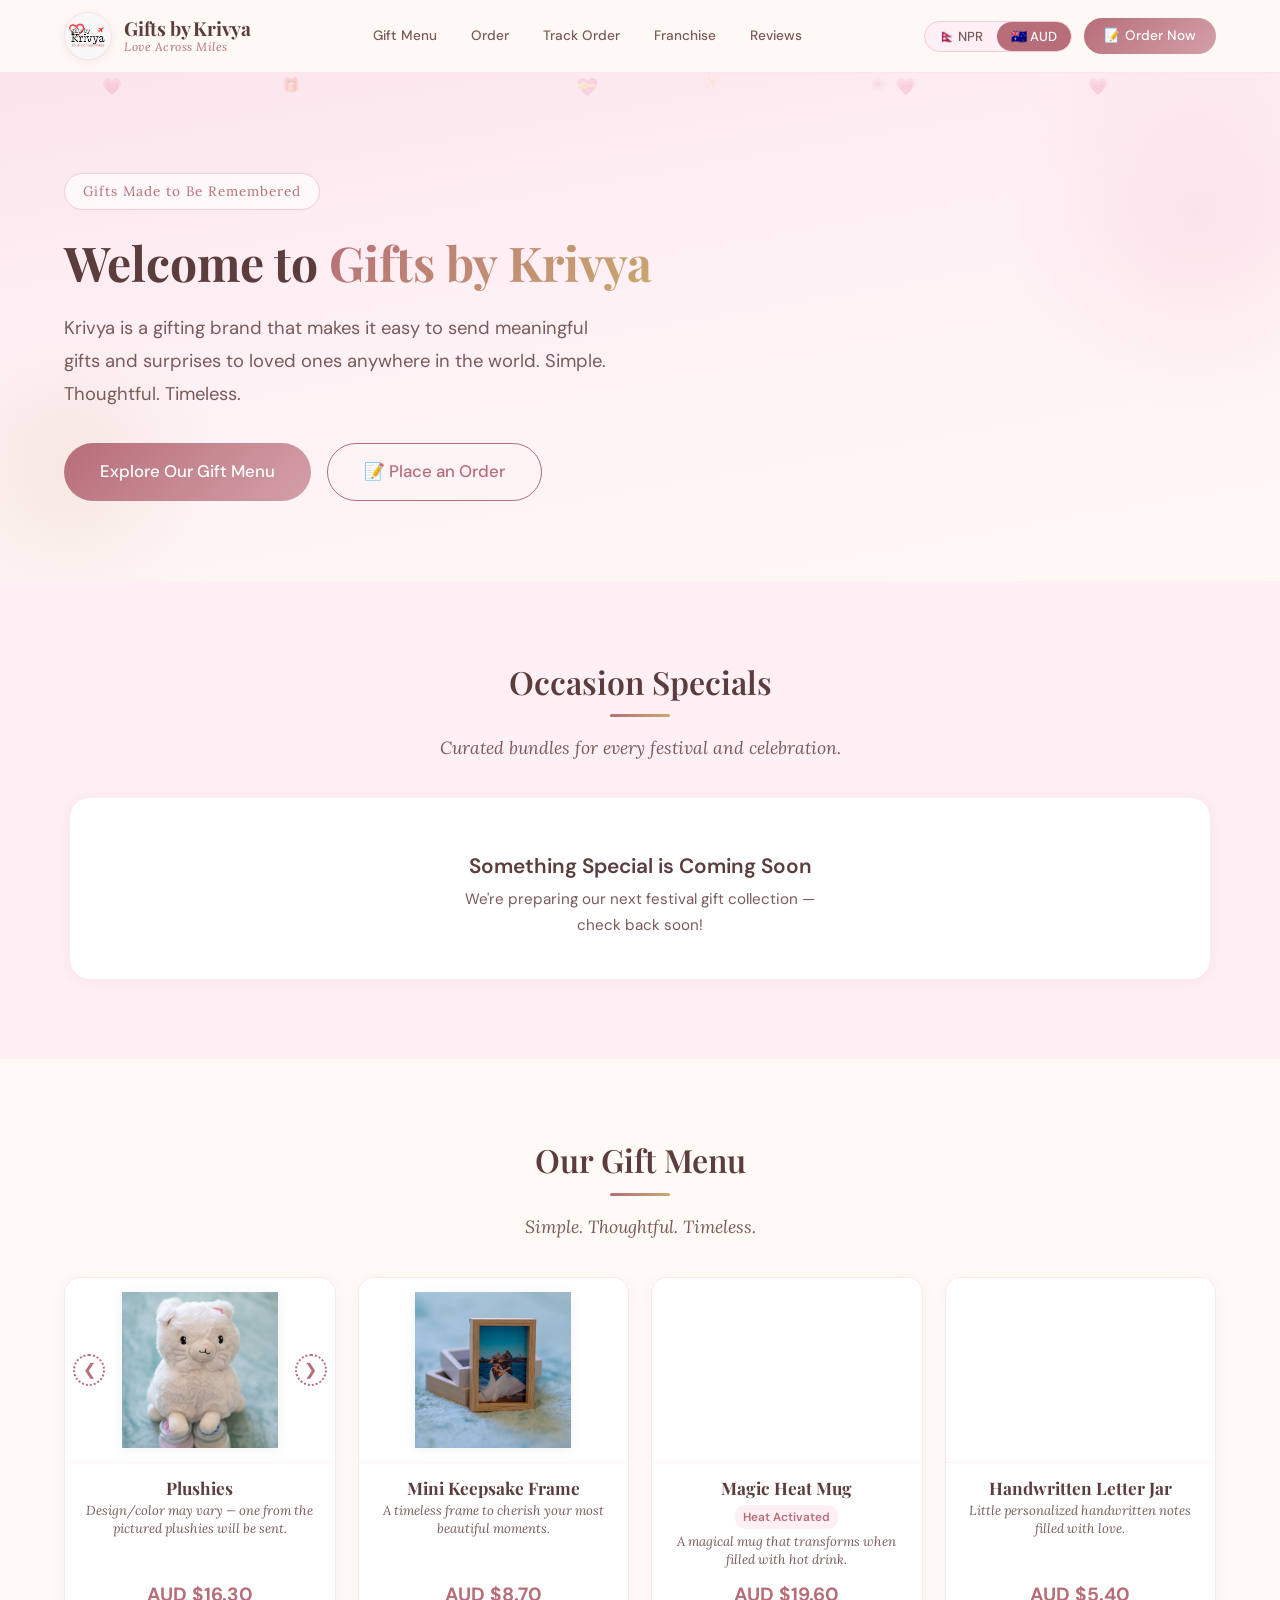
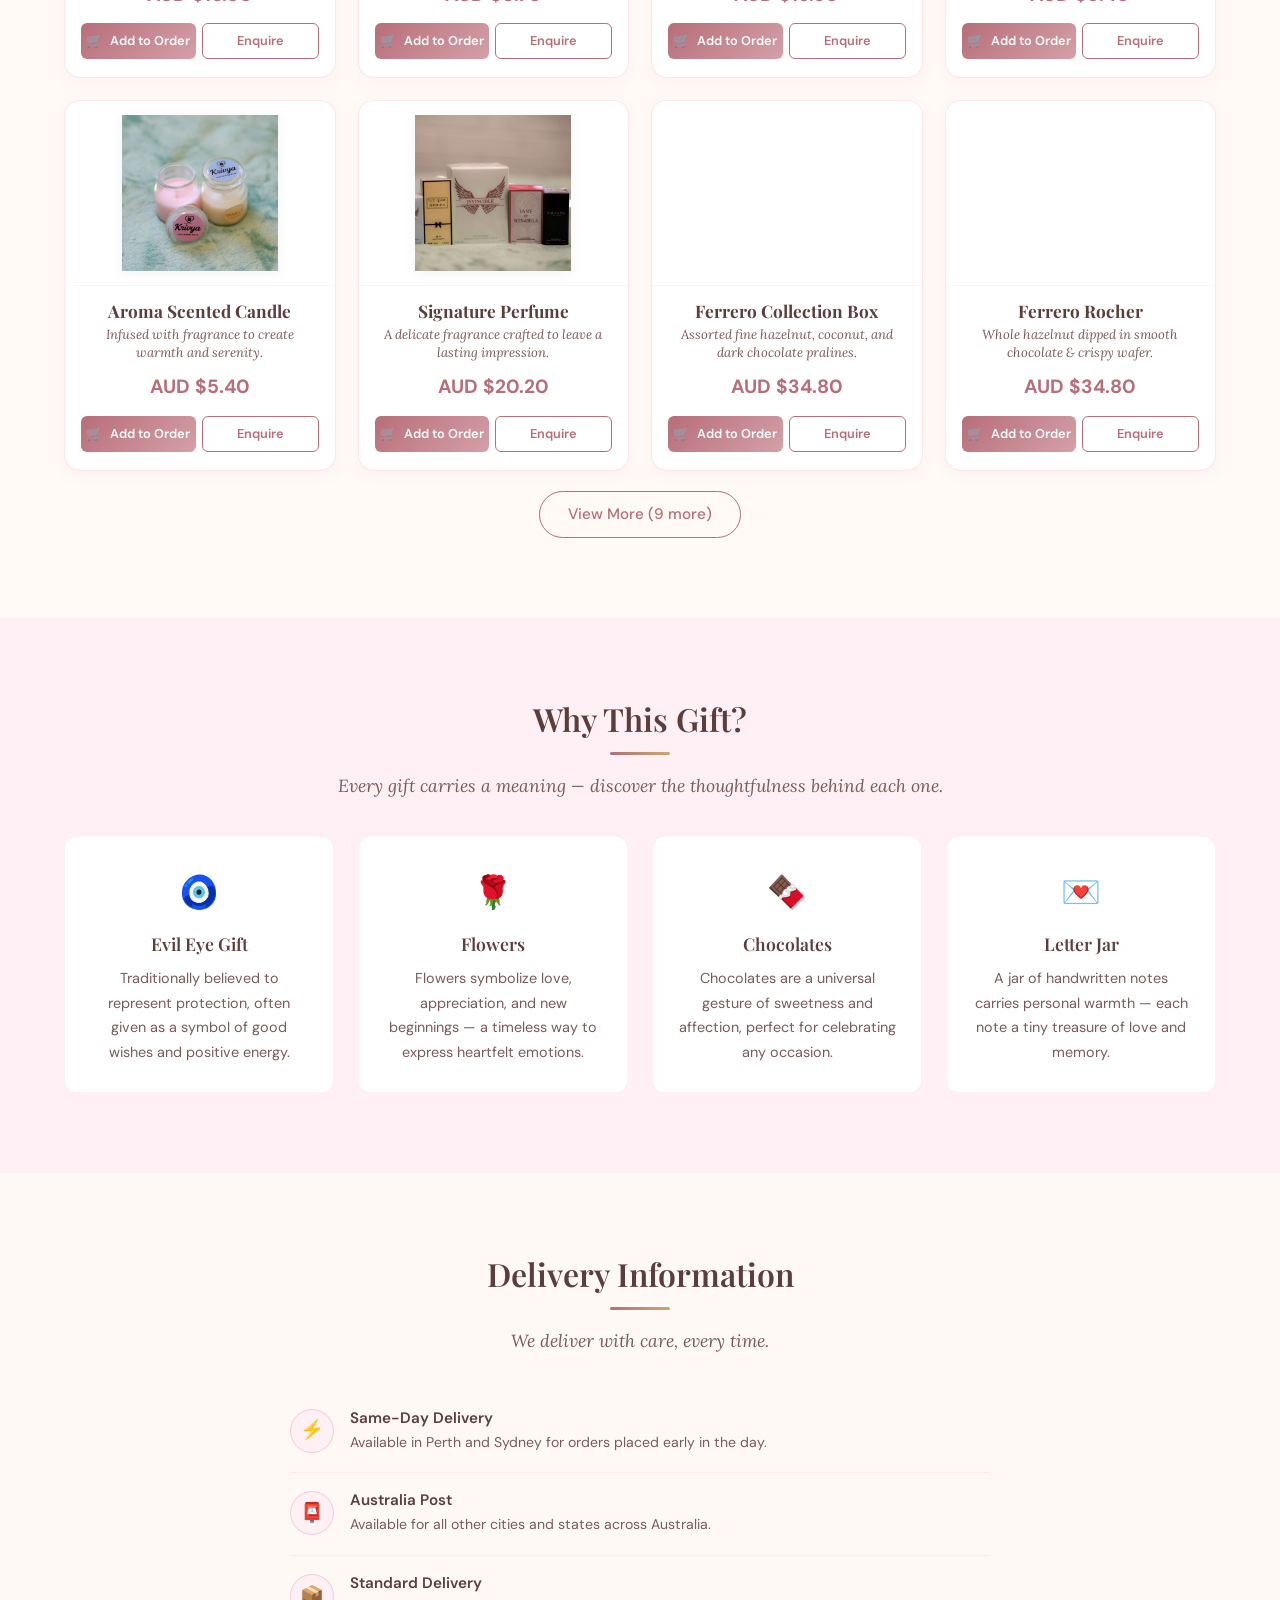
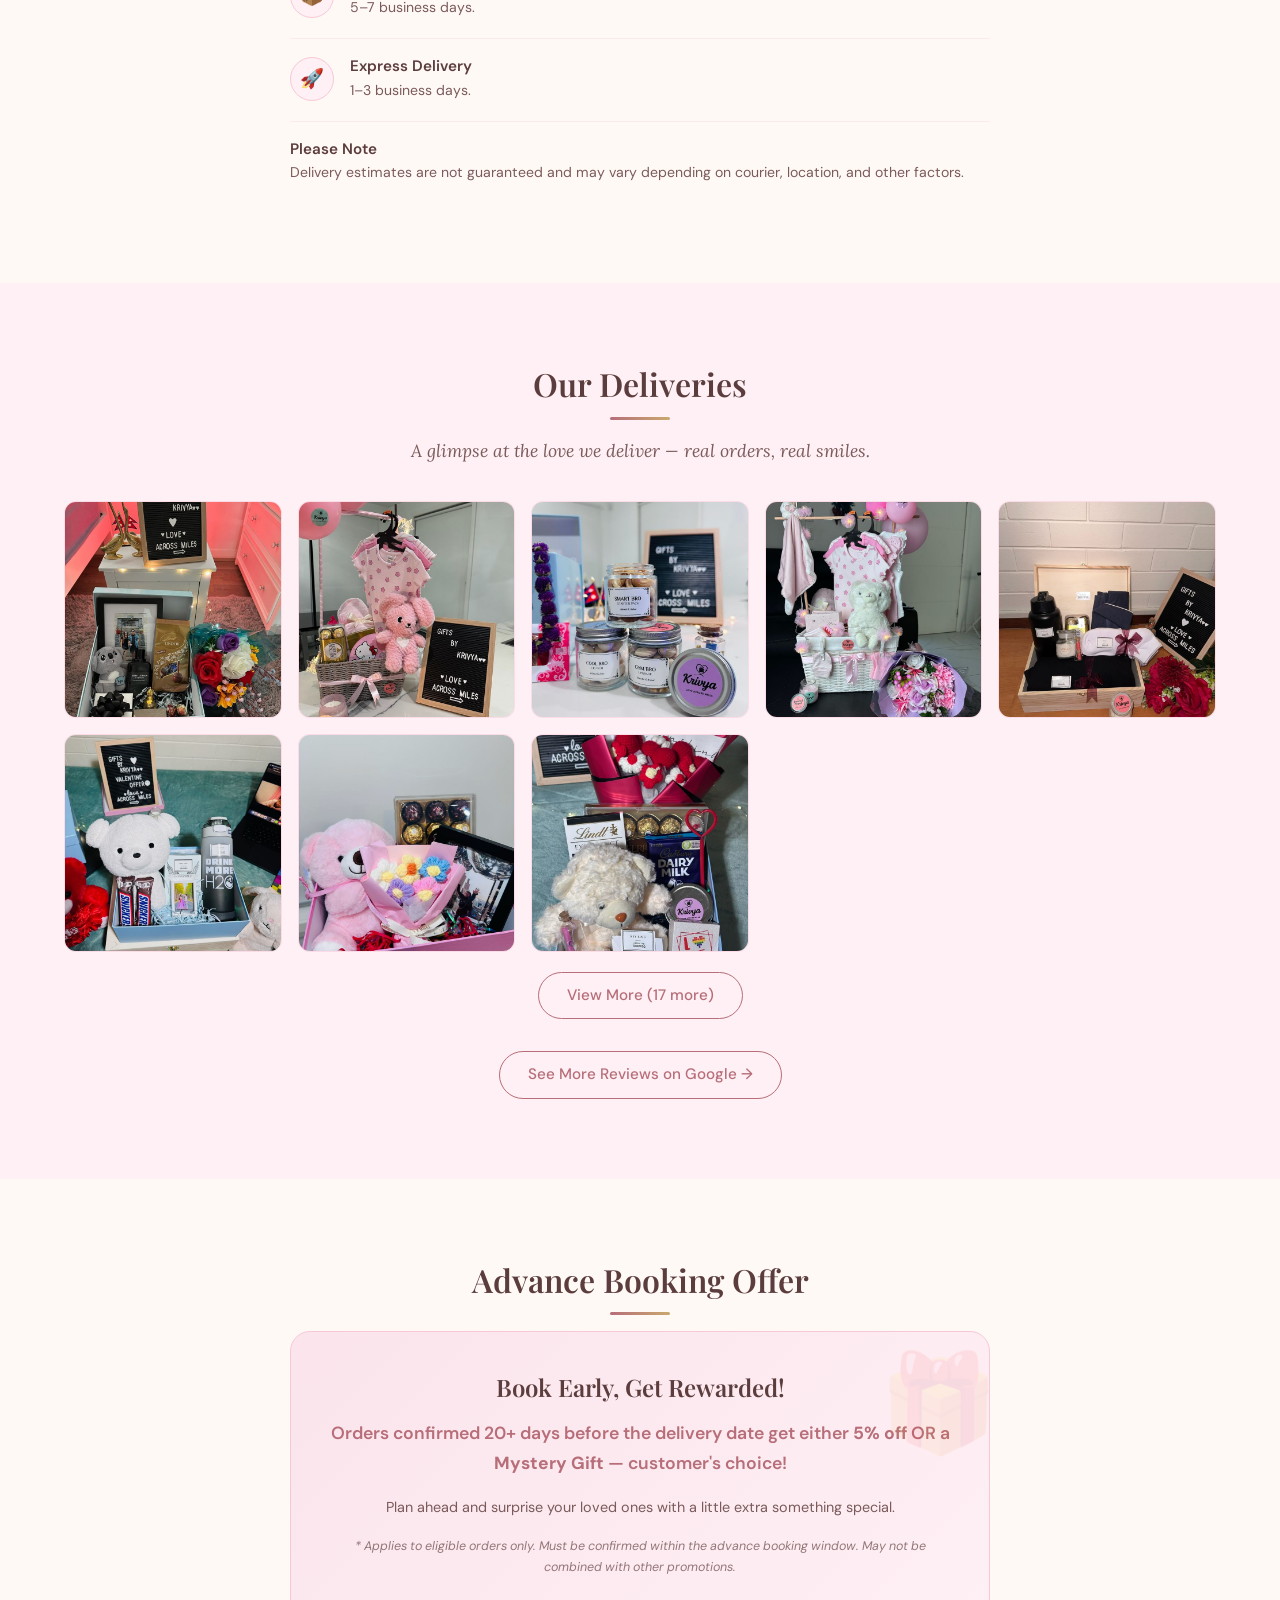
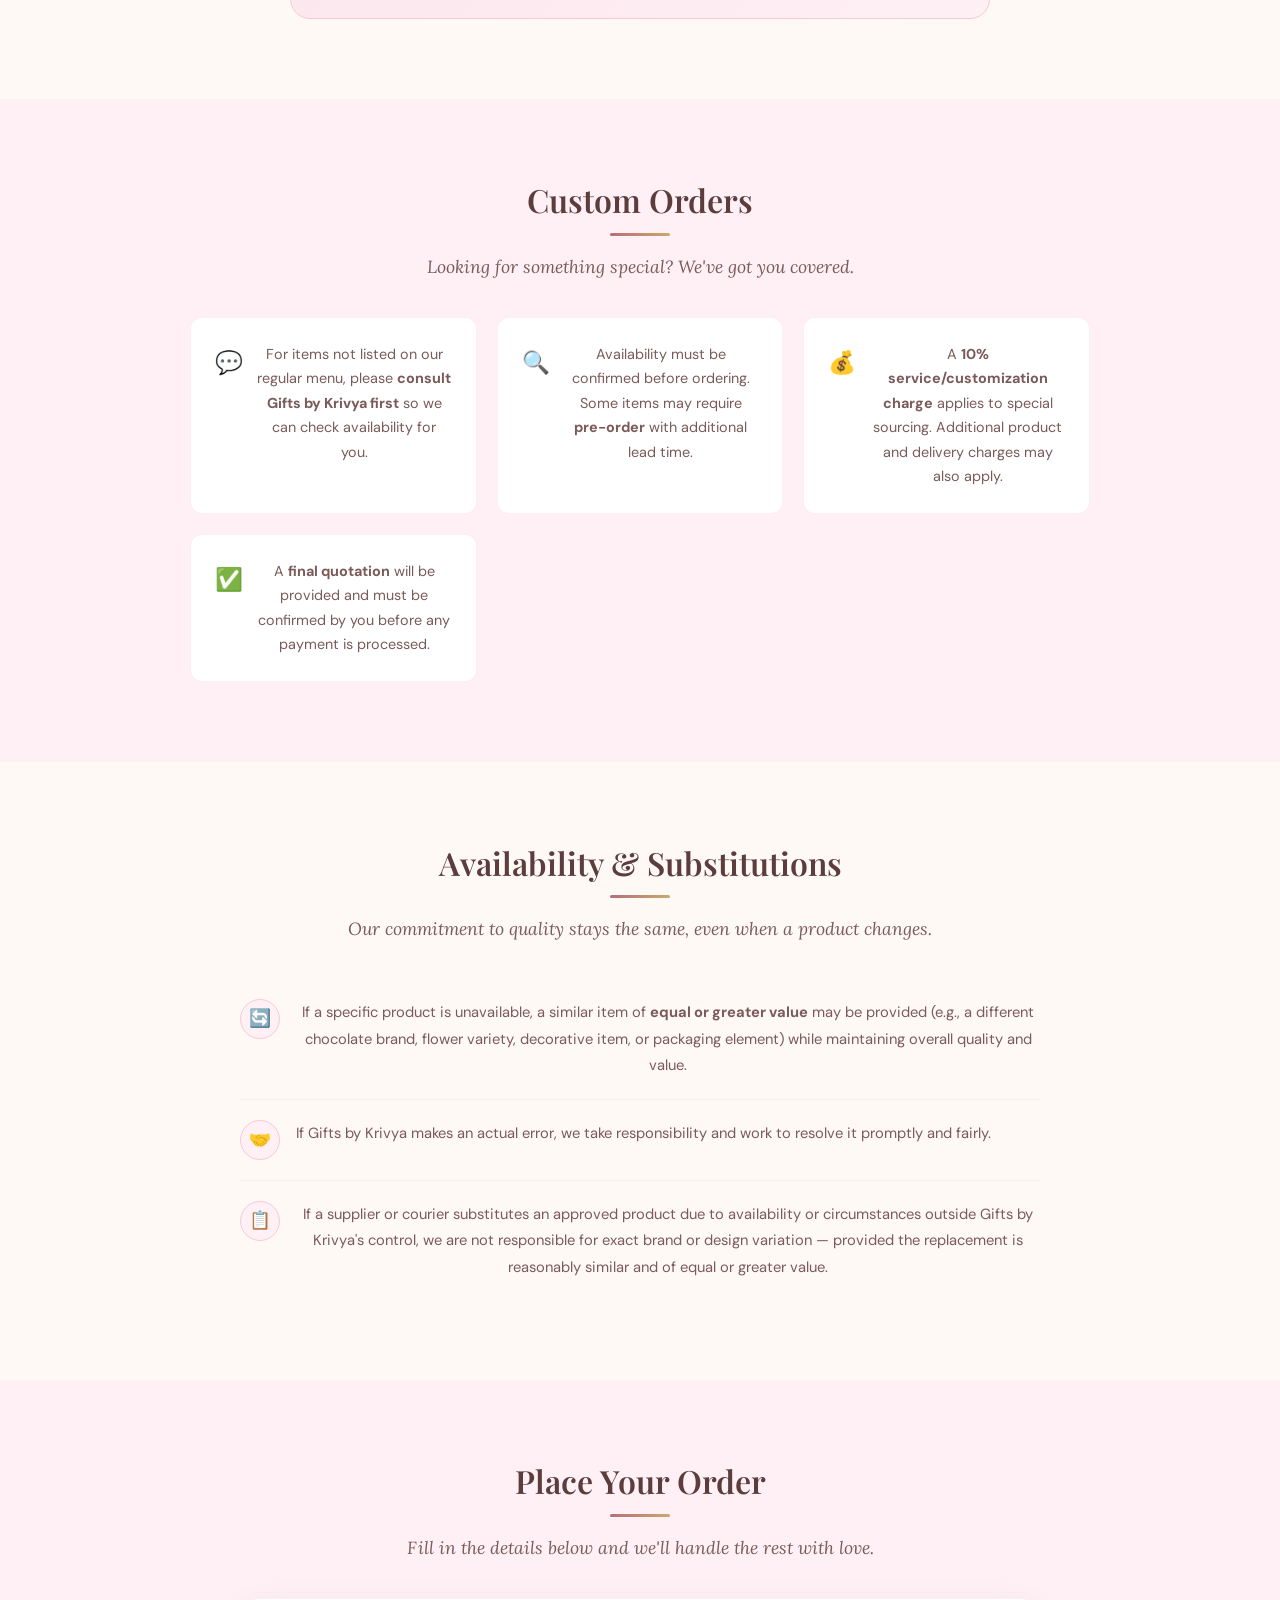
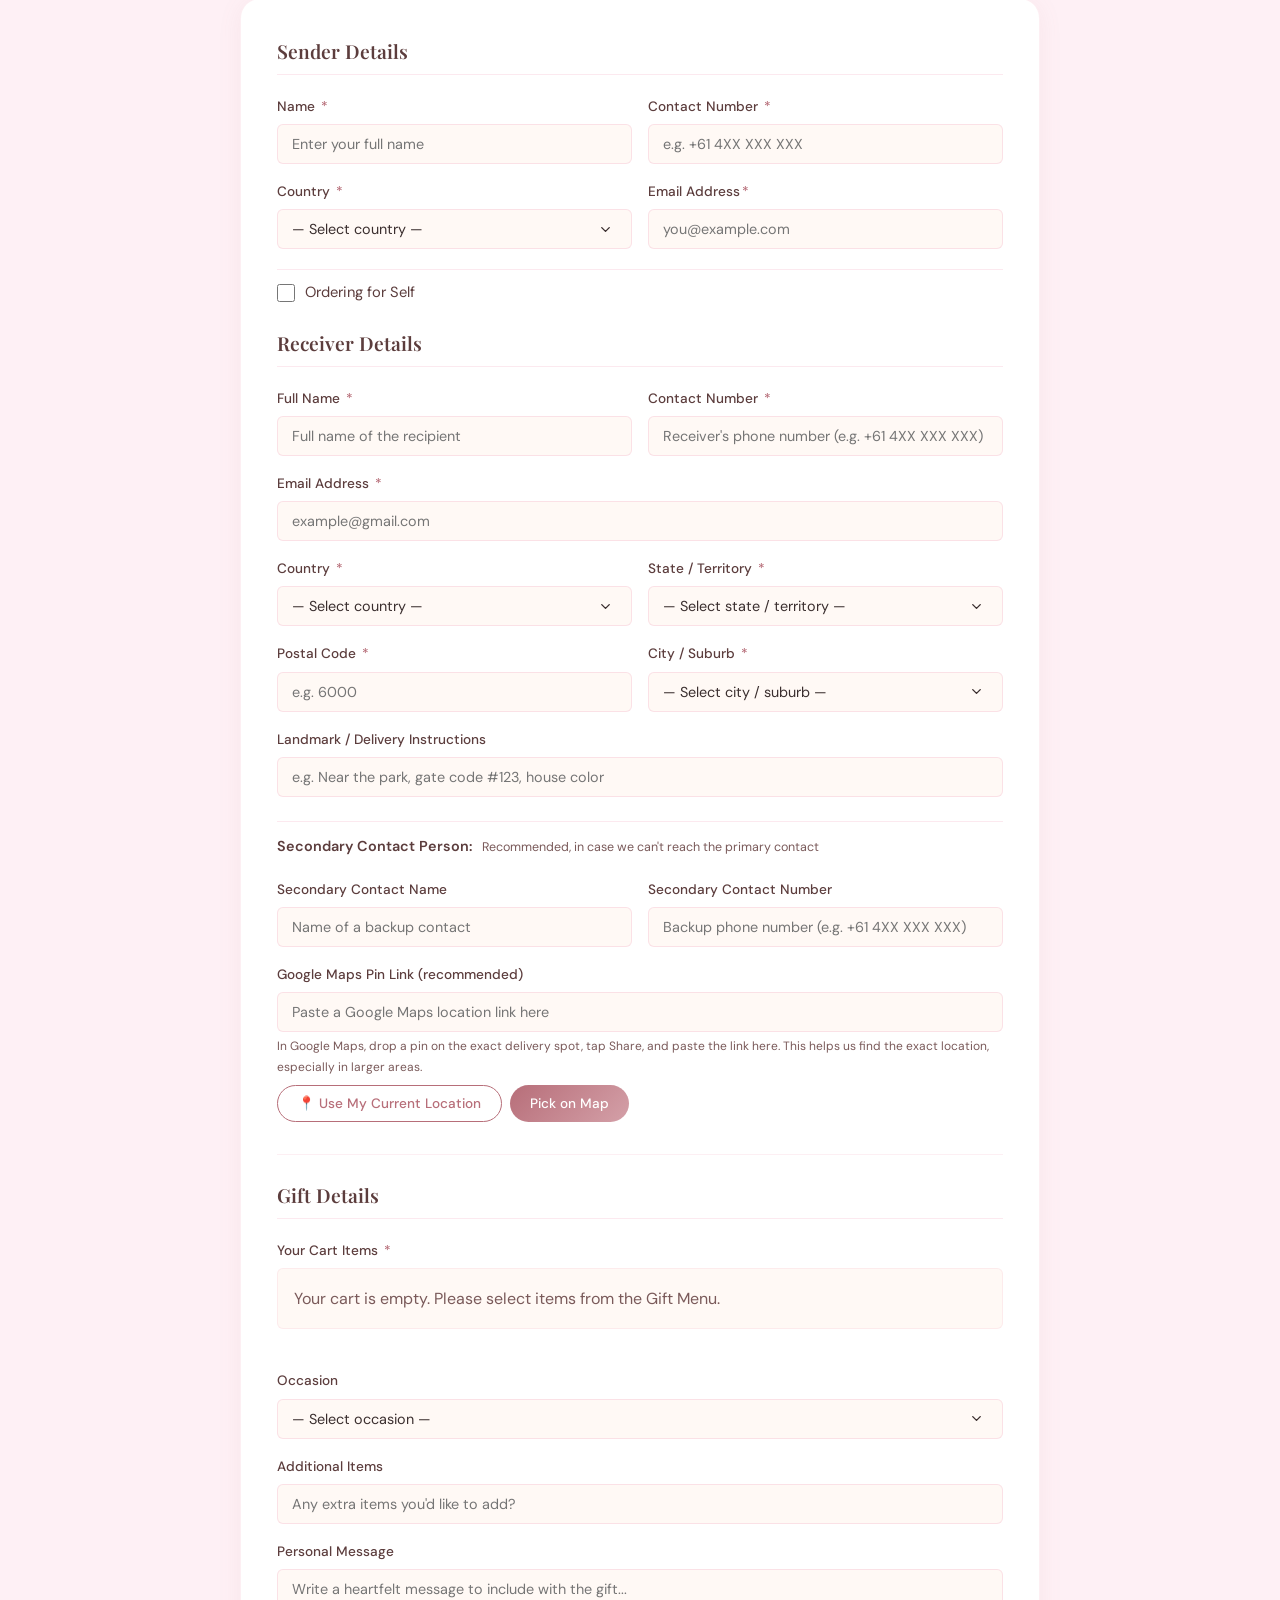
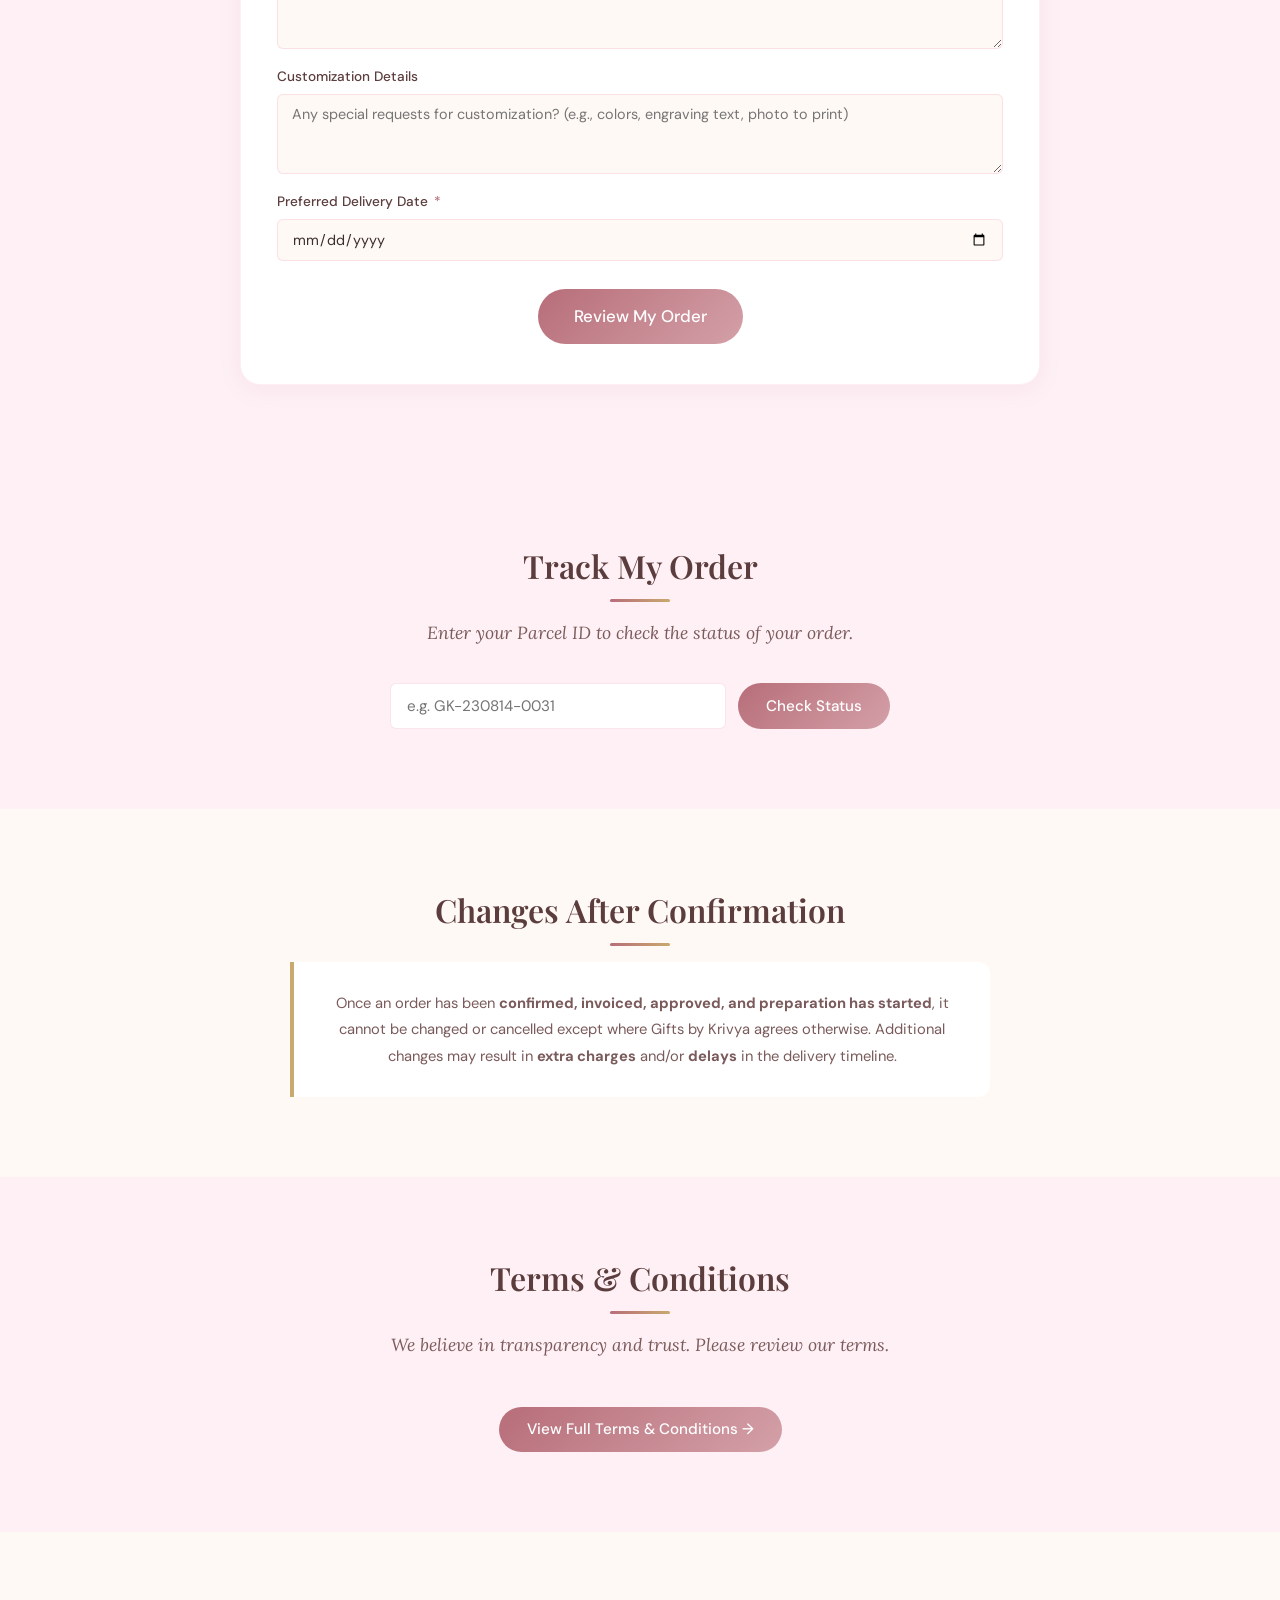
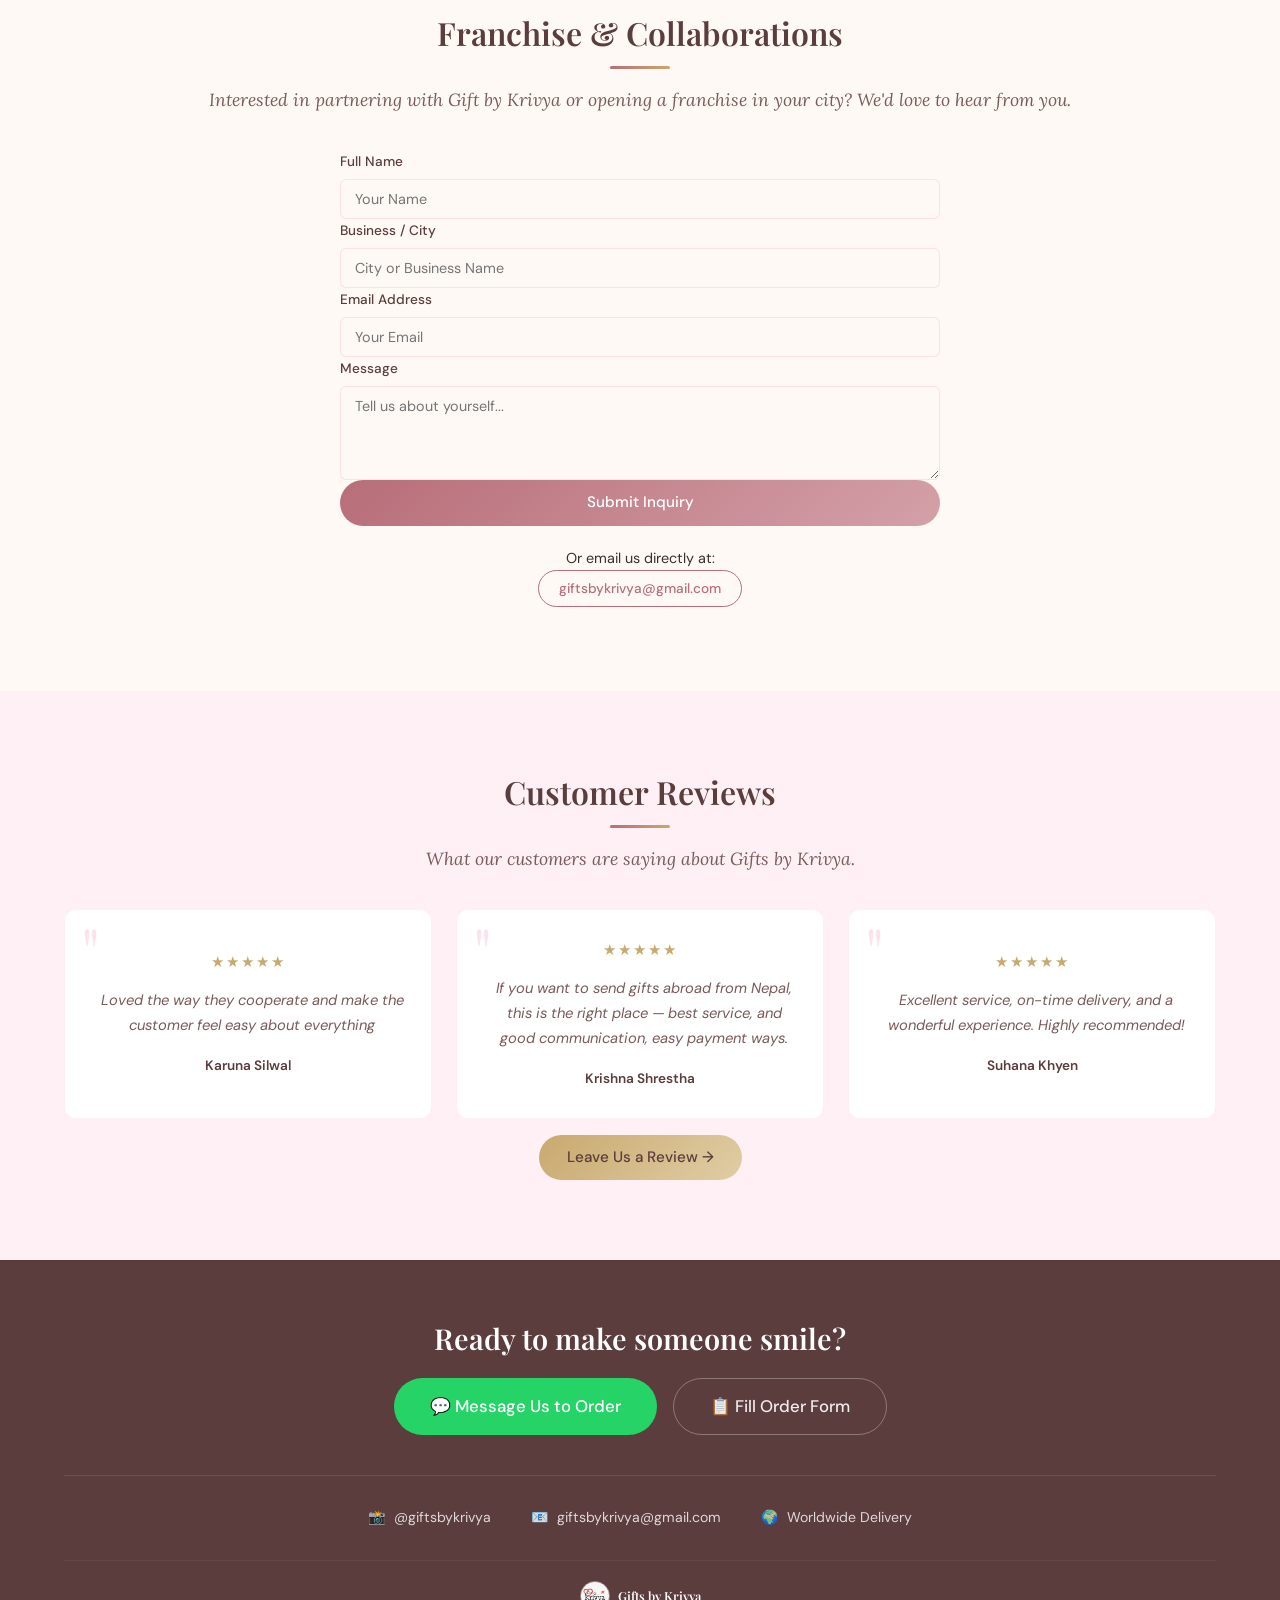
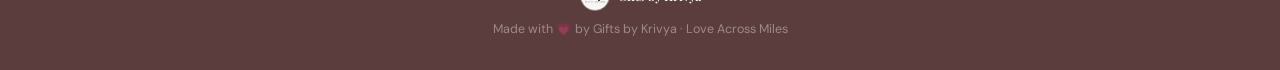
==== commit 0da099a2: "Update script, style, and index files" ====
--- a/index.html
+++ b/index.html
@@ -246,9 +246,11 @@
   <!-- Lightbox -->
   <div class="lightbox" id="lightbox" role="dialog" aria-label="Image preview">
     <button class="lightbox-close" aria-label="Close">&times;</button>
-    <button class="lightbox-nav lightbox-nav-prev" id="lightbox-prev" aria-label="Previous image" style="display:none;">&#10094;</button>
+    <button class="lightbox-nav lightbox-nav-prev" id="lightbox-prev" aria-label="Previous image"
+      style="display:none;">&#10094;</button>
     <img id="lightbox-img" src="" alt="">
-    <button class="lightbox-nav lightbox-nav-next" id="lightbox-next" aria-label="Next image" style="display:none;">&#10095;</button>
+    <button class="lightbox-nav lightbox-nav-next" id="lightbox-next" aria-label="Next image"
+      style="display:none;">&#10095;</button>
     <div class="lightbox-dots" id="lightbox-dots" style="display:none;"></div>
   </div>
 
@@ -435,7 +437,8 @@
               <span class="error-msg">Please select the country.</span>
             </div>
             <div class="form-group">
-              <label for="receiver-state">State / Territory <span class="required conditional-required" id="state-required-star" style="display:none;">*</span></label>
+              <label for="receiver-state">State / Territory <span class="required conditional-required"
+                  id="state-required-star" style="display:none;">*</span></label>
               <select id="receiver-state" name="receiver-state">
                 <option value="">— Select state / territory —</option>
               </select>
@@ -445,7 +448,8 @@
           </div>
           <div class="form-row">
             <div class="form-group">
-              <label for="receiver-postal">Postal Code <span class="required conditional-required" id="postal-required-star" style="display:none;">*</span></label>
+              <label for="receiver-postal">Postal Code <span class="required conditional-required"
+                  id="postal-required-star" style="display:none;">*</span></label>
               <input type="text" id="receiver-postal" name="receiver-postal" placeholder="e.g. 44600" maxlength="20">
               <span class="error-msg">Please enter the postal code.</span>
             </div>
@@ -454,7 +458,8 @@
               <select id="receiver-city" name="receiver-city" required>
                 <option value="">— Select city / suburb —</option>
               </select>
-              <input type="text" id="receiver-city-other" name="receiver-city-other" placeholder="Type your city / suburb" maxlength="100" style="display:none; margin-top:8px;">
+              <input type="text" id="receiver-city-other" name="receiver-city-other"
+                placeholder="Type your city / suburb" maxlength="100" style="display:none; margin-top:8px;">
               <span class="error-msg">Please enter the city or suburb.</span>
             </div>
           </div>
@@ -497,7 +502,7 @@
                   📍 Use My Current Location
                 </button>
                 <button type="button" class="btn btn-primary btn-sm" onclick="openMapPicker()">
-                  🗺️ Pick on Map
+                  Pick on Map
                 </button>
               </div>
               <p id="location-status" style="font-size:0.75rem; color:var(--espresso-light); margin-top:4px;"></p>
@@ -630,7 +635,7 @@
     <div class="container text-center">
       <h2 class="section-title">Terms & Conditions</h2>
       <p class="section-subtitle">We believe in transparency and trust. Please review our terms.</p>
-      <a href="terms.html" class="btn btn-primary">📄 View Full Terms & Conditions →</a>
+      <a href="terms.html" class="btn btn-primary">View Full Terms & Conditions →</a>
     </div>
   </section>
 
--- a/css/style.css
+++ b/css/style.css
@@ -58,7 +58,7 @@
 body {
   font-family: var(--font-body);
   color: var(--charcoal);
-  background: #fbd1db;
+  background: var(--cream);
   line-height: 1.7;
   -webkit-font-smoothing: antialiased;
   overflow-x: hidden;
@@ -1667,7 +1667,7 @@
 /* Terms page */
 .terms-page-header {
   background: linear-gradient(170deg, var(--pink-light) 0%, var(--pink-softer) 60%, var(--cream) 100%);
-  padding: 100px 0 60px;
+  padding: 48px 0 56px;
   text-align: center;
 }
 
@@ -1992,6 +1992,14 @@
 
   .terms-grid {
     grid-template-columns: 1fr;
+  }
+
+  .terms-page-header {
+    padding: 32px 0 40px;
+  }
+
+  .terms-page-header h1 {
+    font-size: 1.9rem;
   }
 }
 
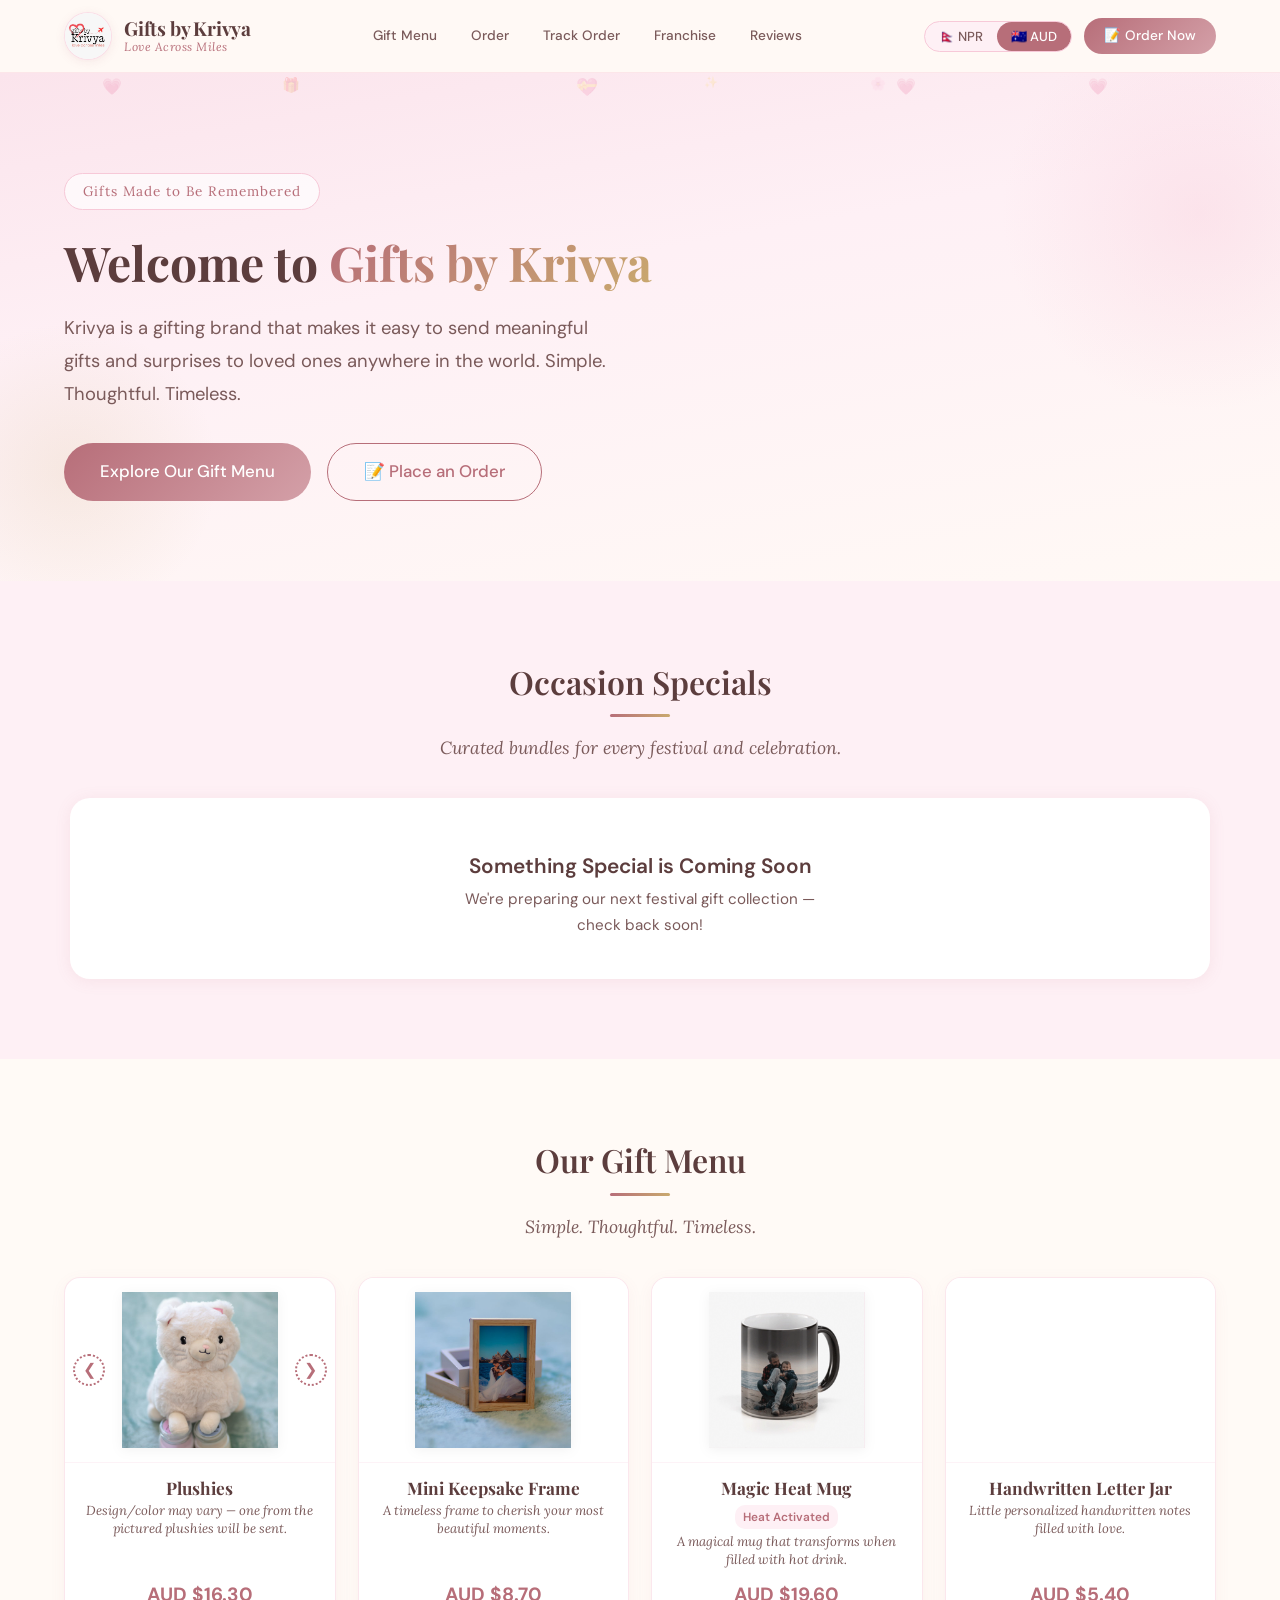
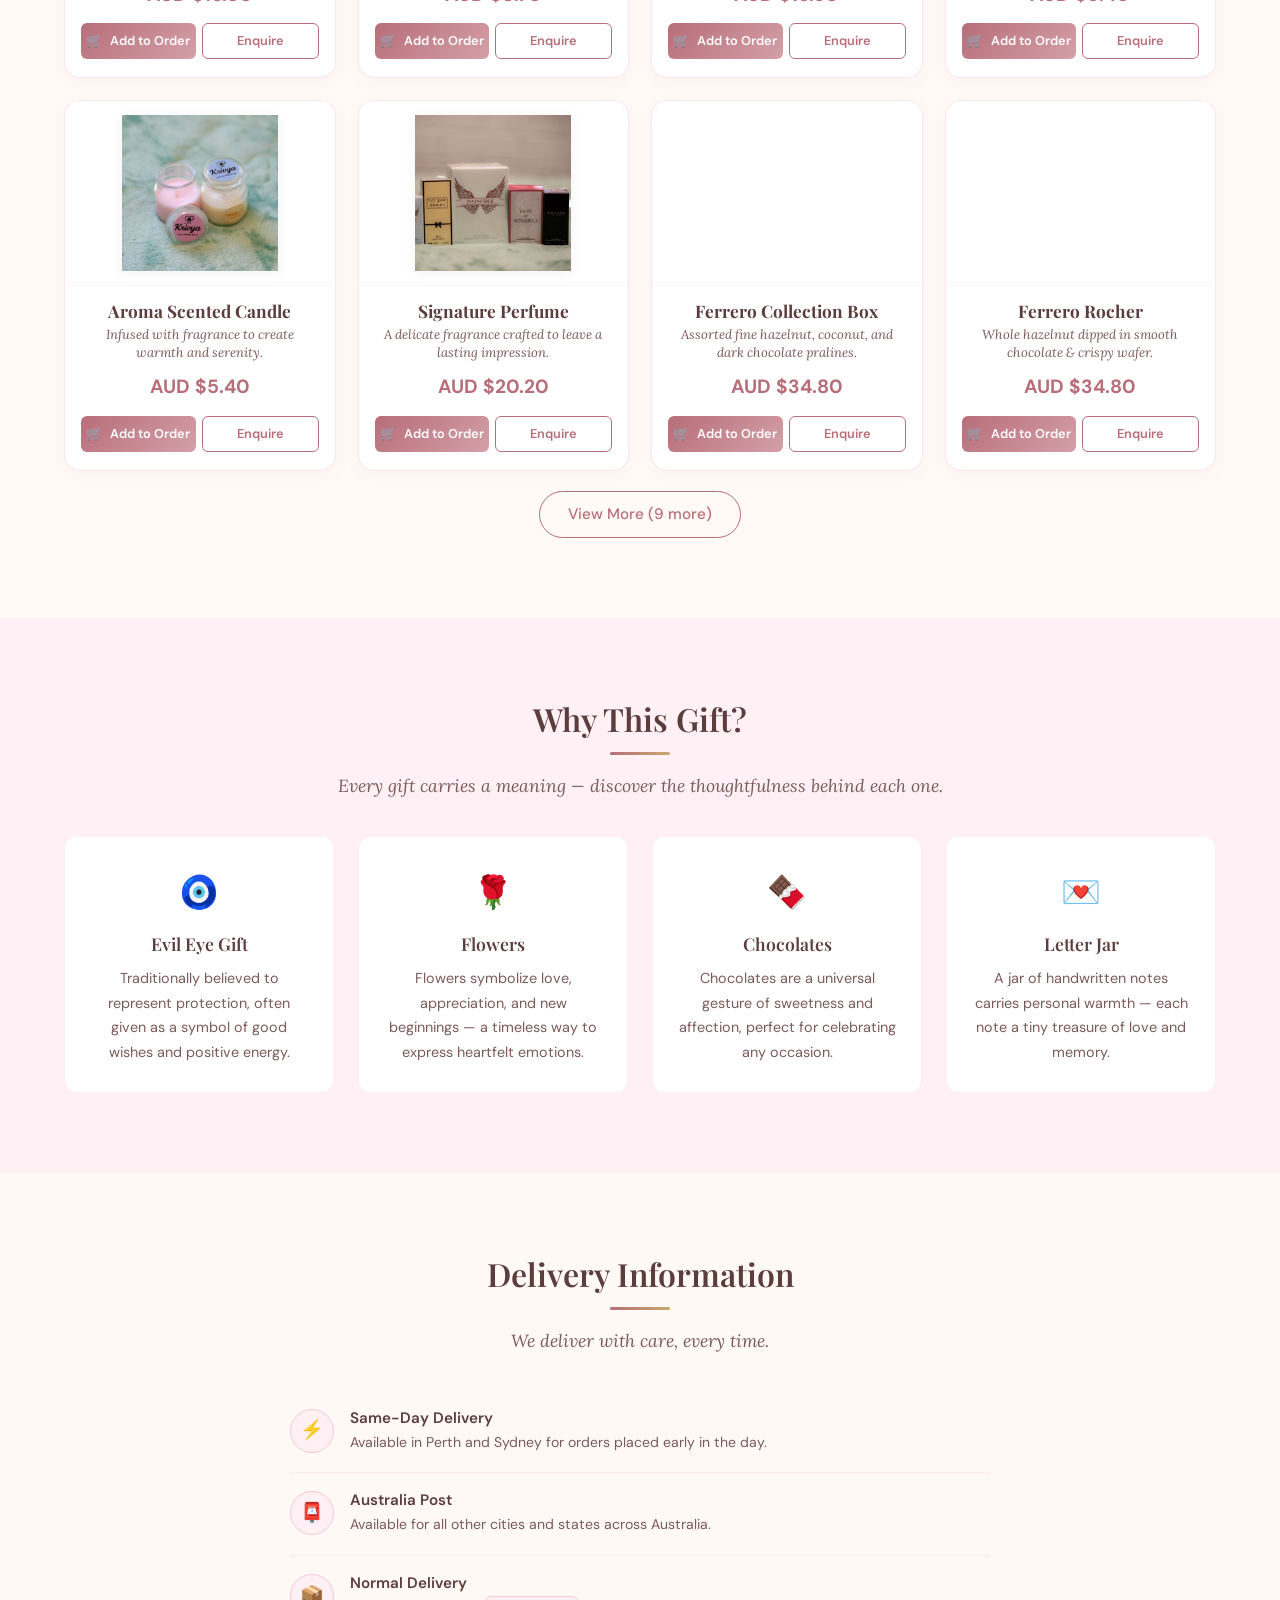
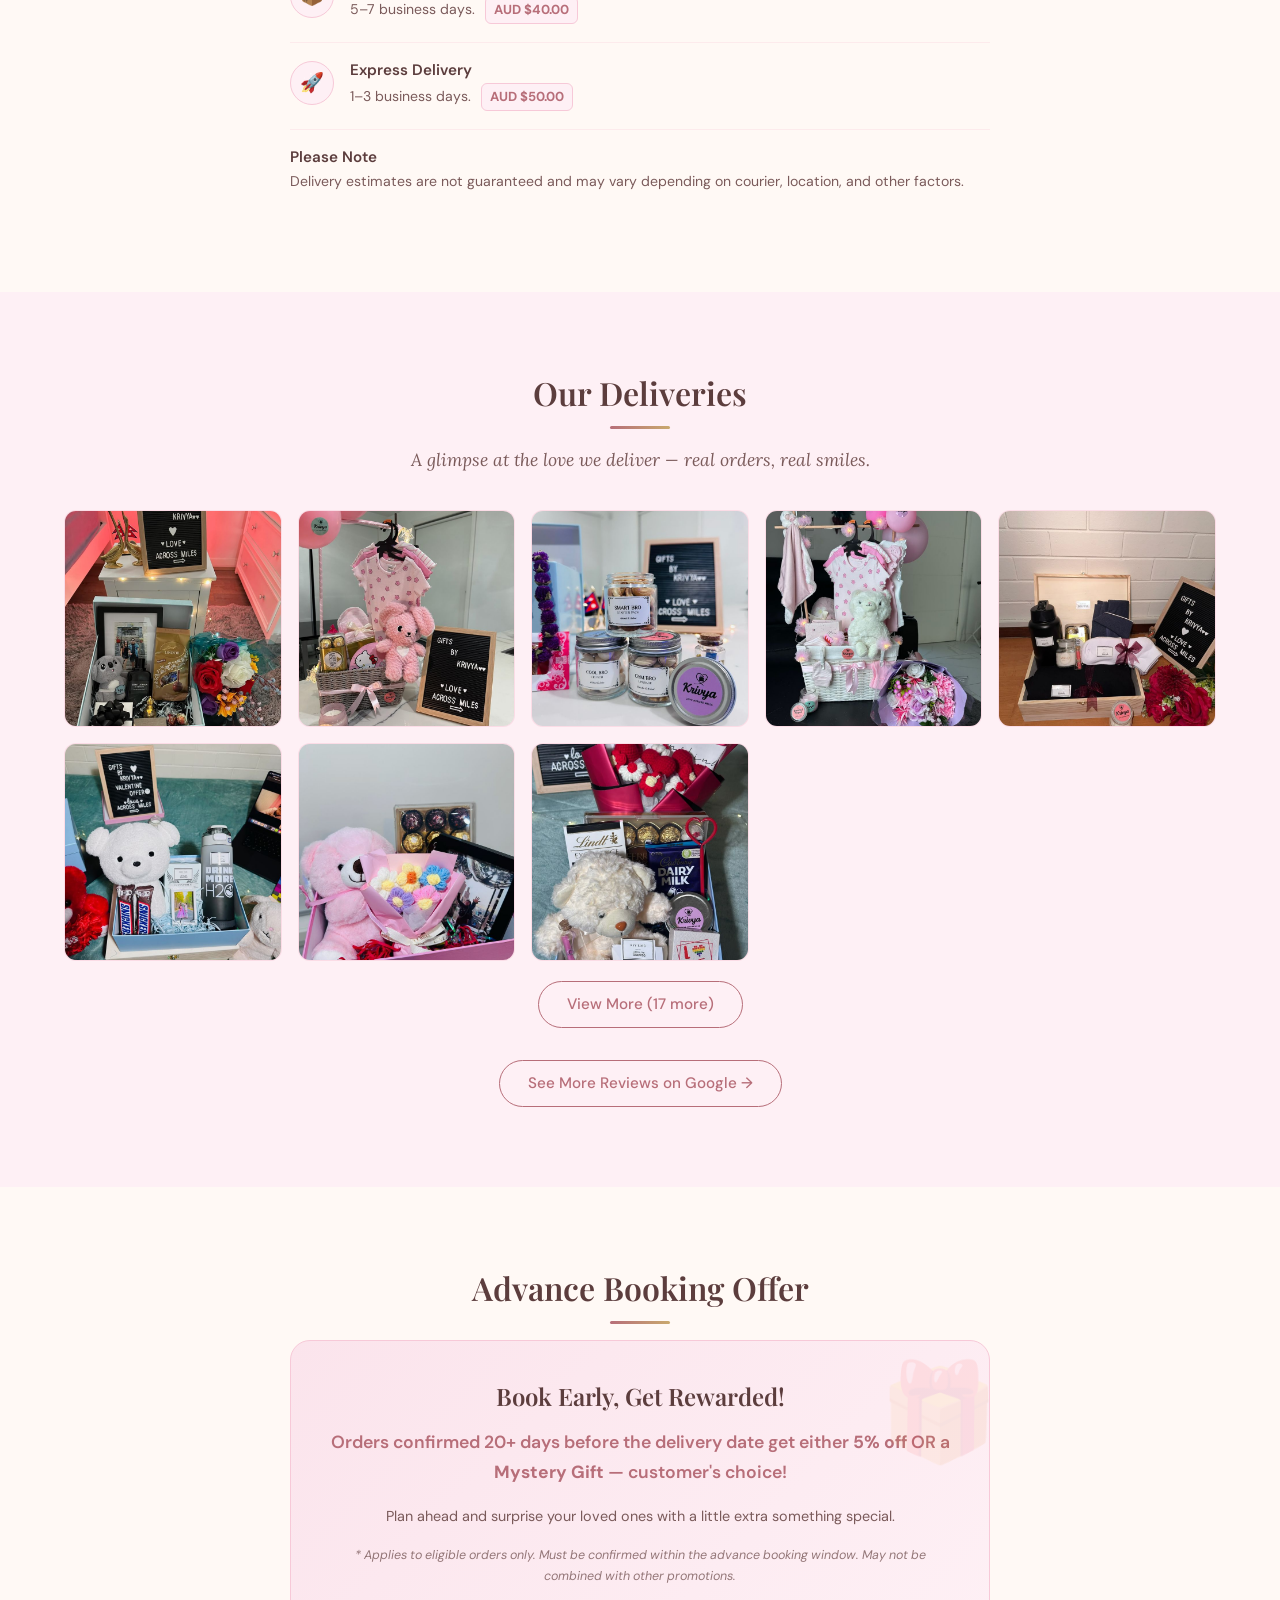
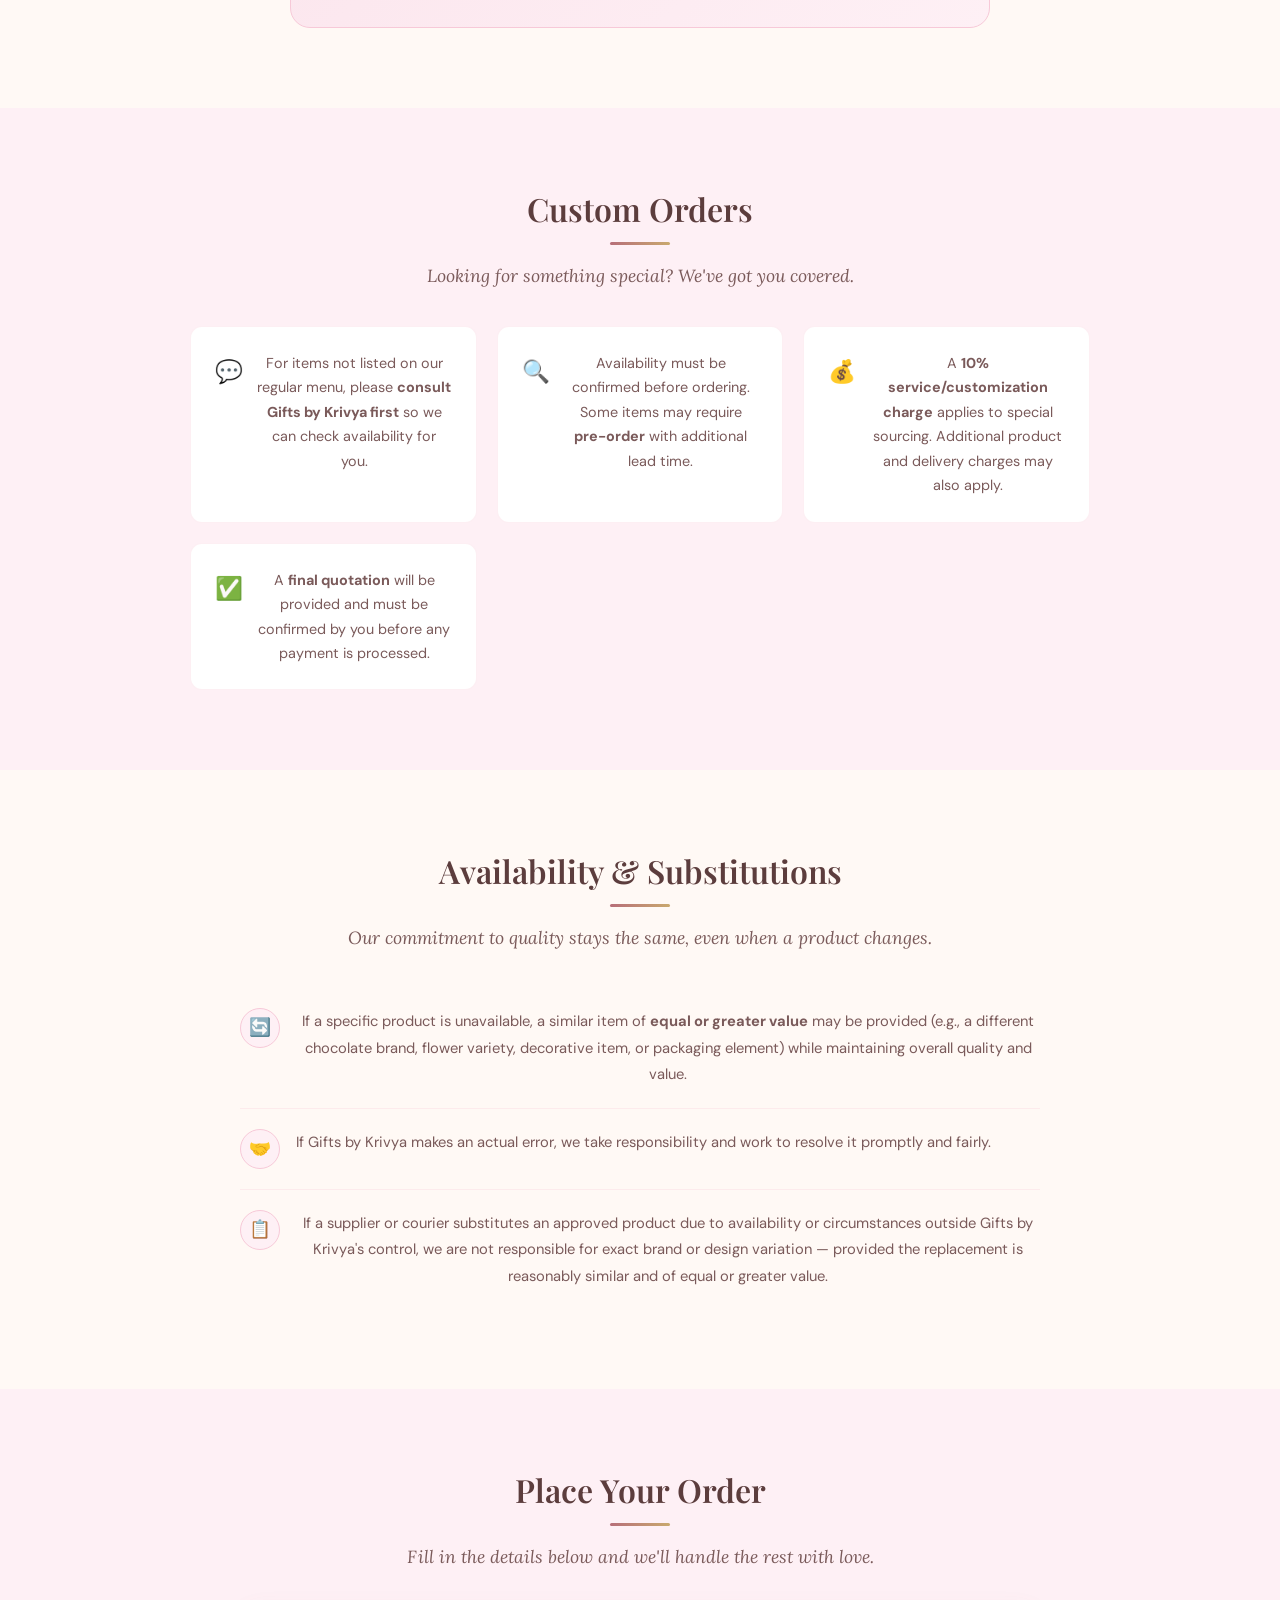
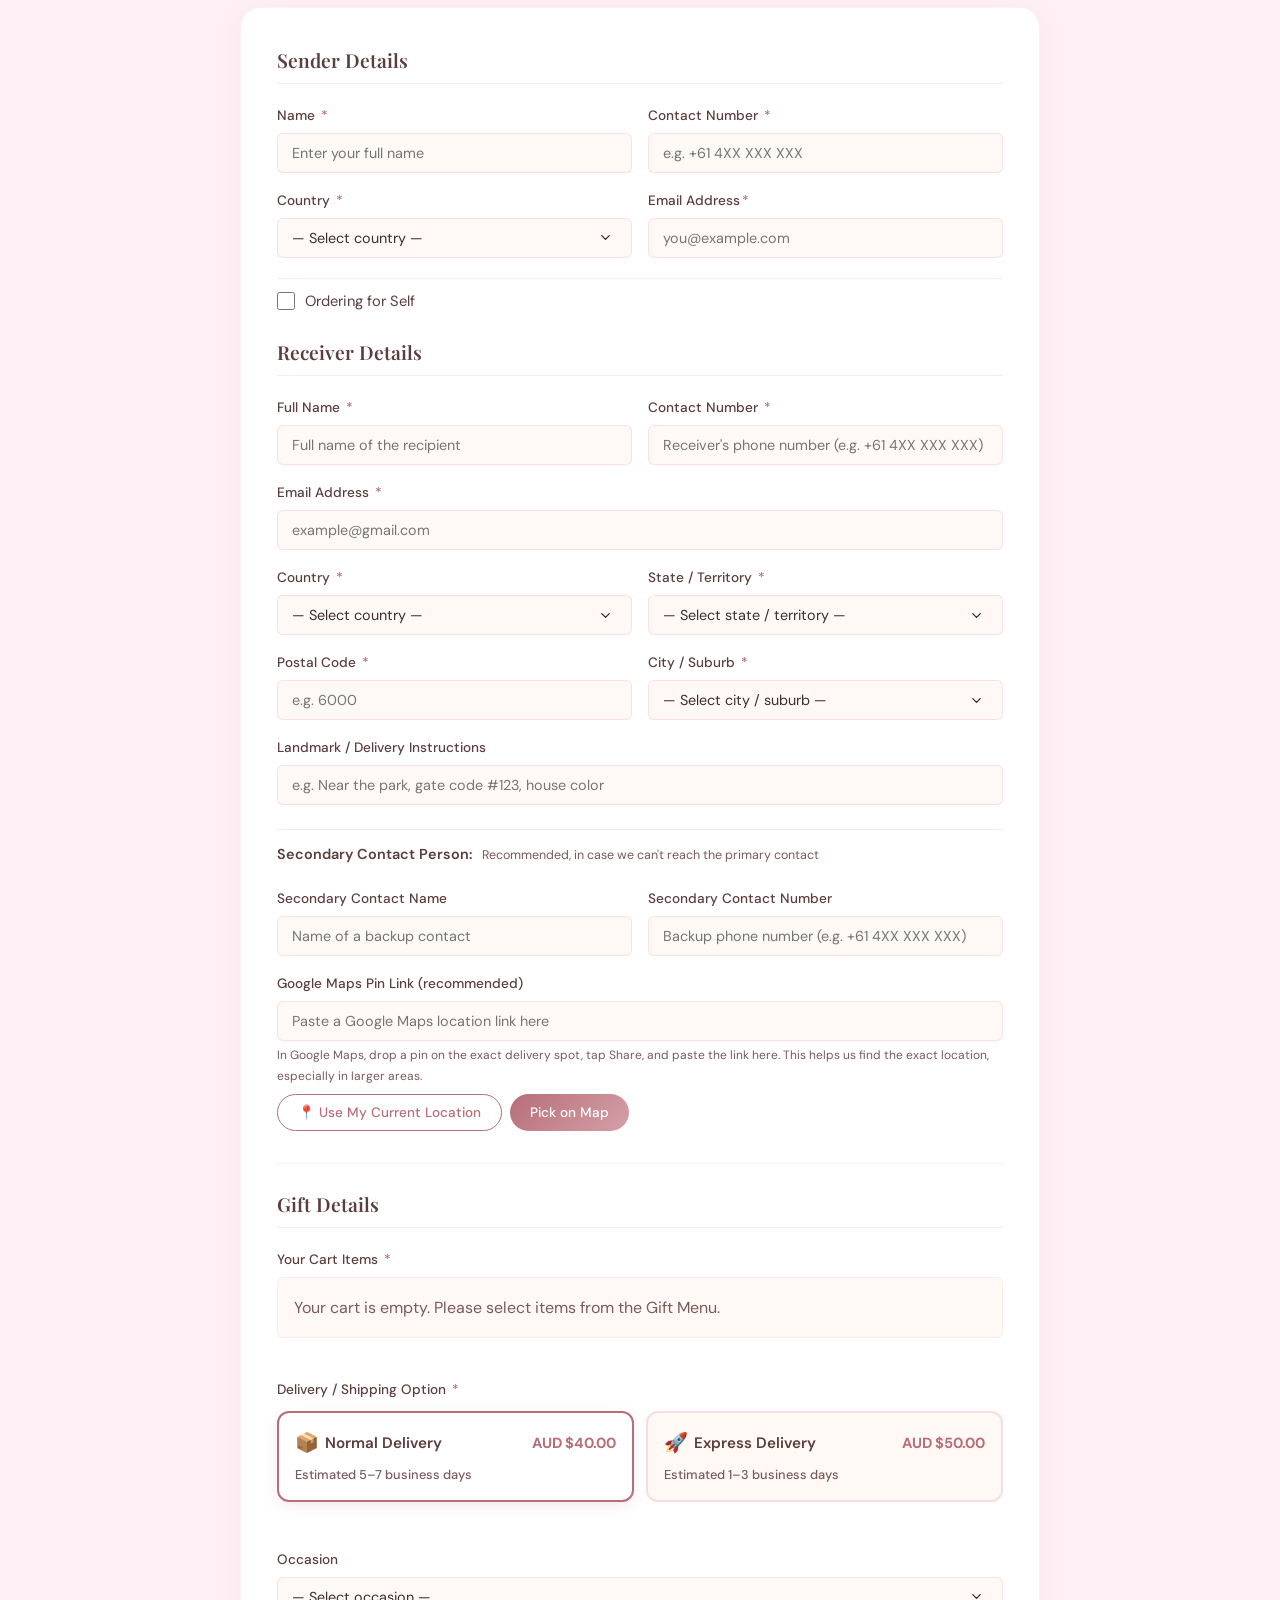
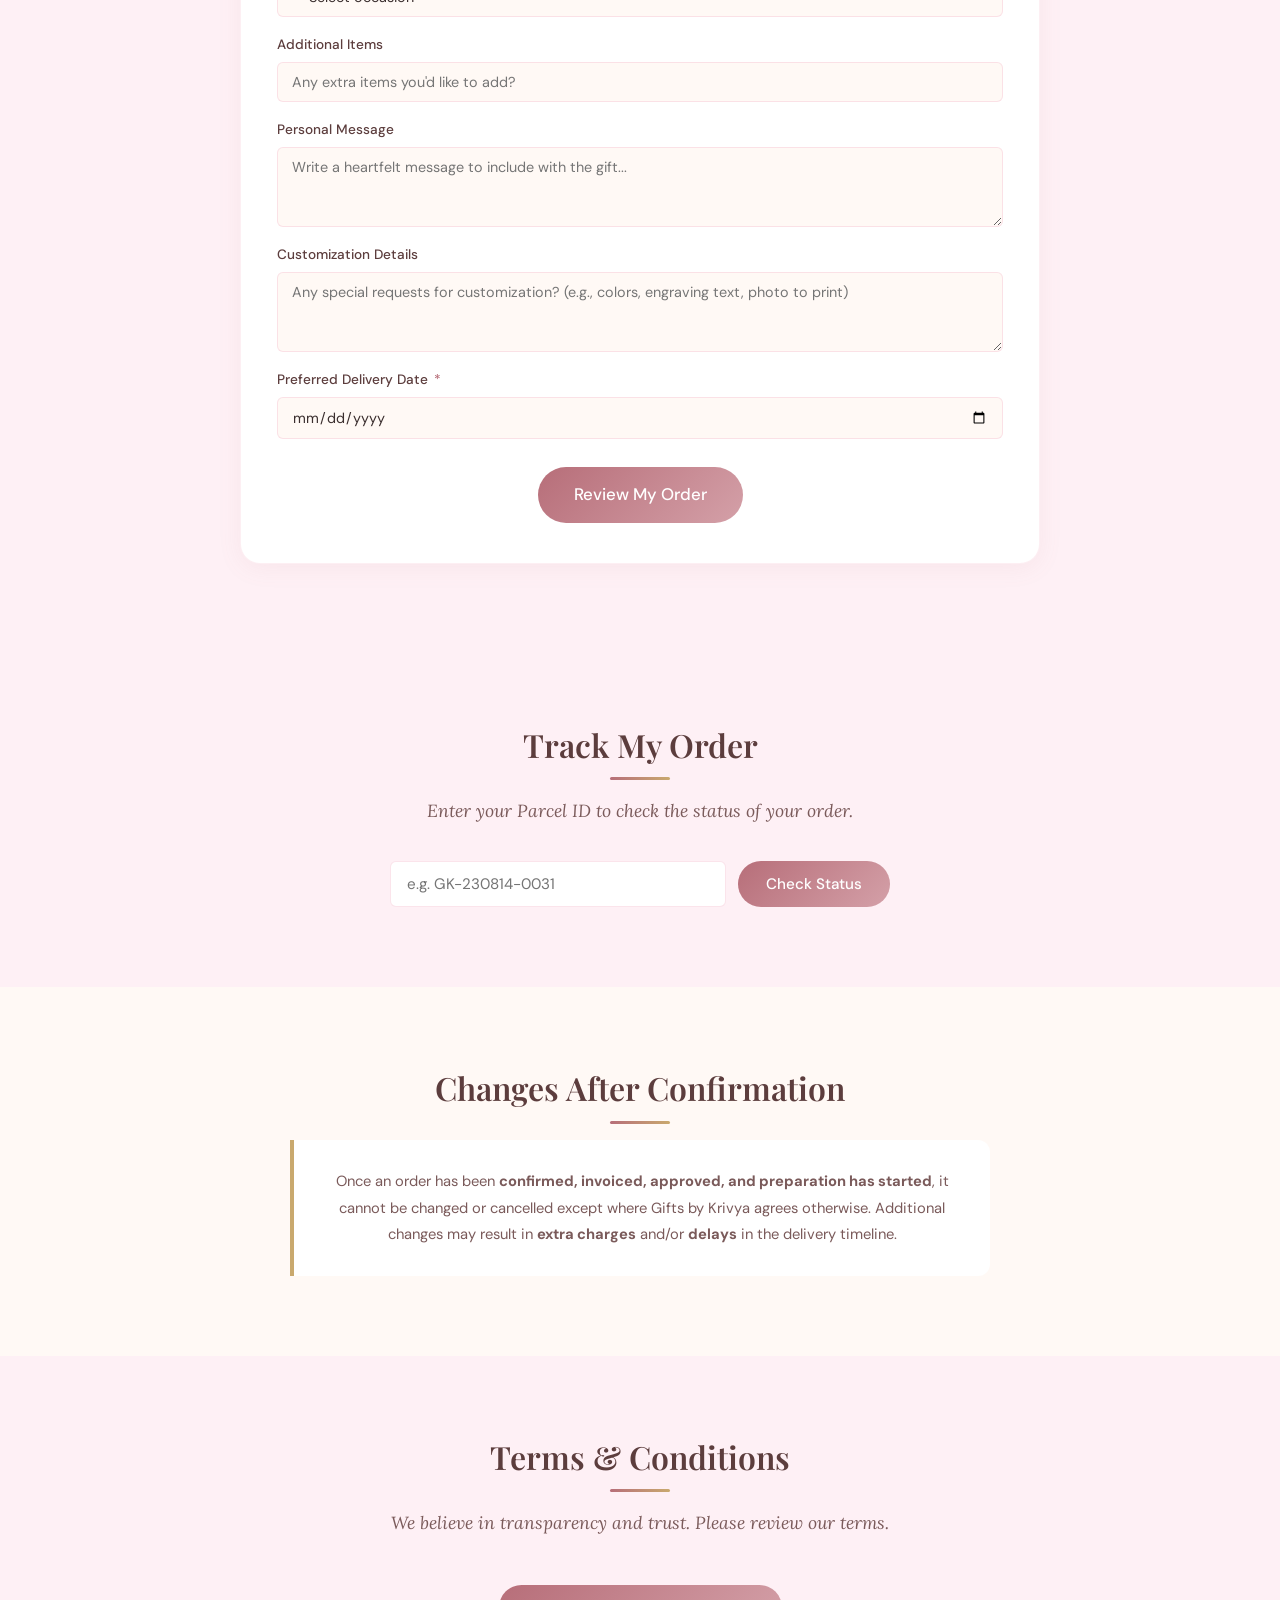
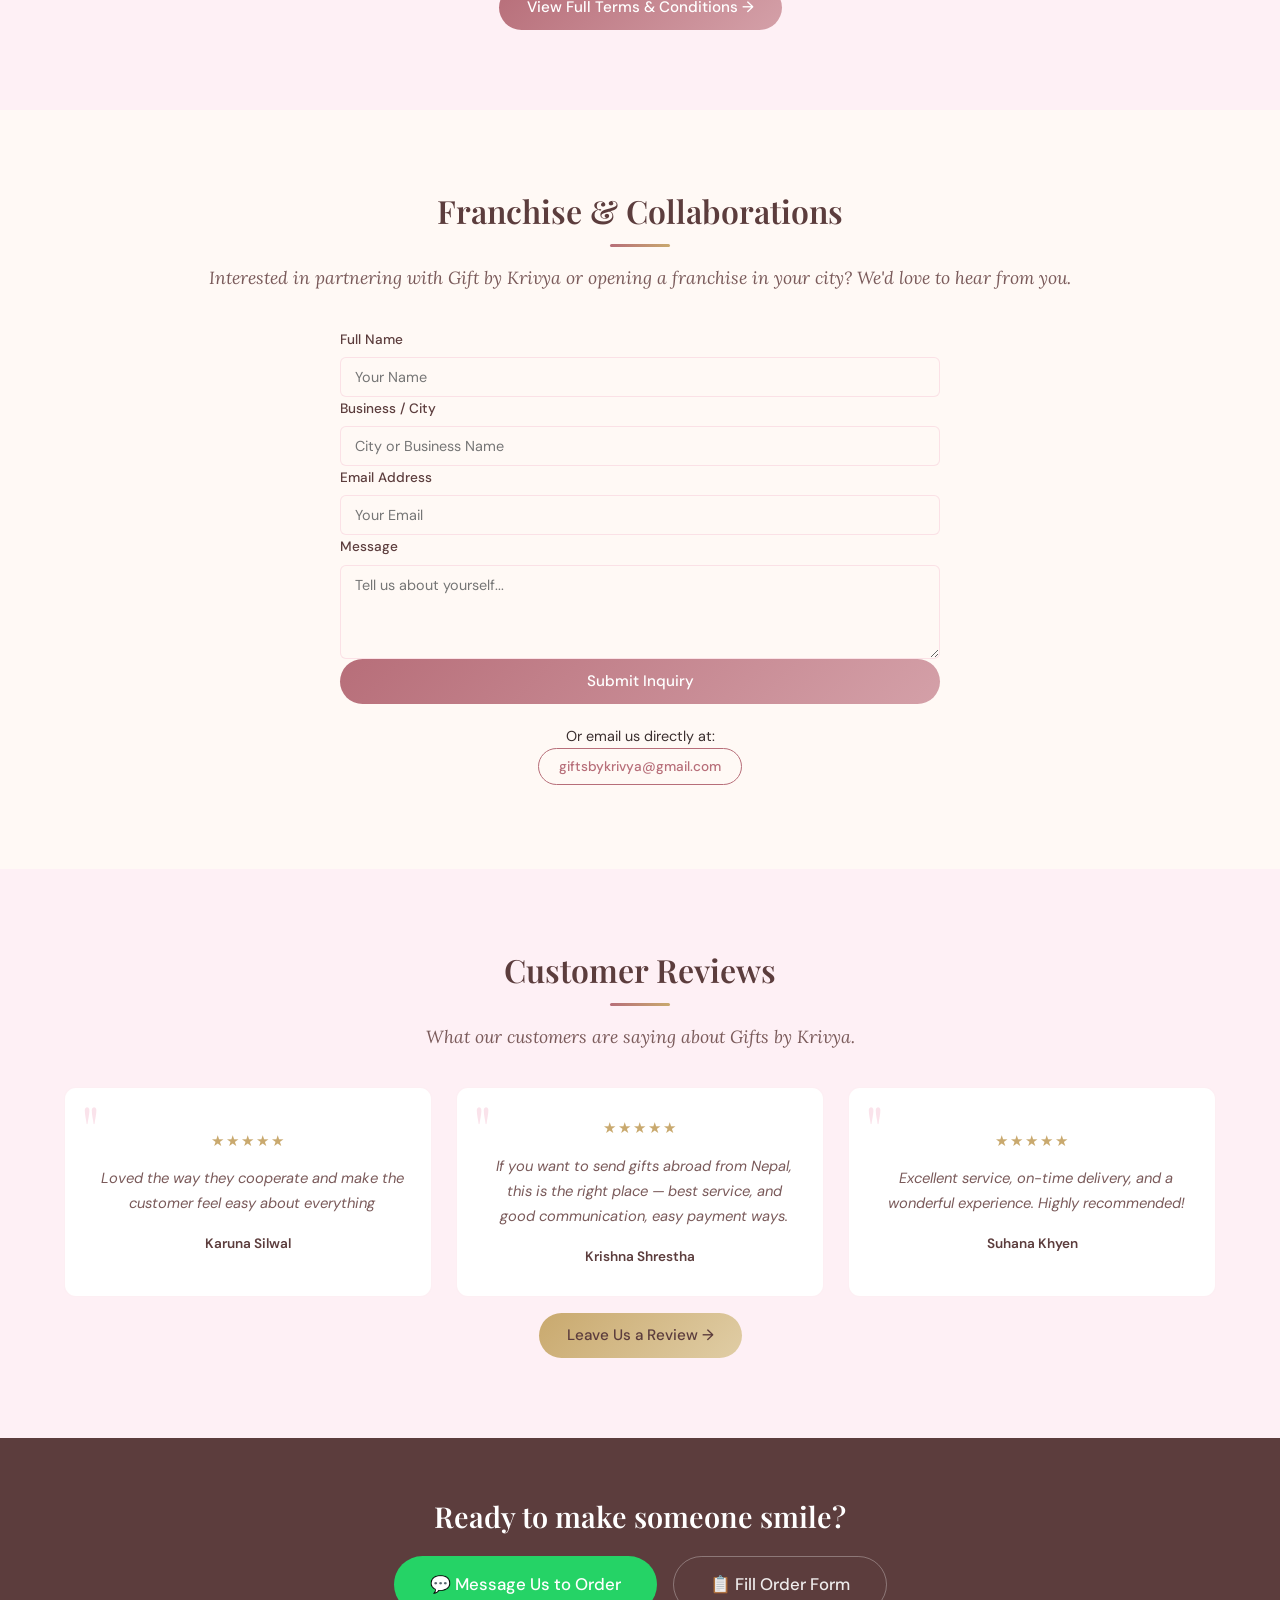
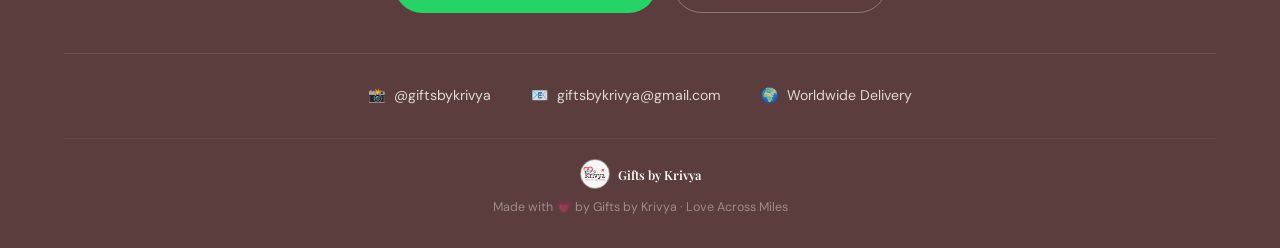
==== commit c2007d32: "Update script, style, and index files" ====
--- a/index.html
+++ b/index.html
@@ -199,15 +199,15 @@
         <div class="delivery-item fade-in">
           <div class="delivery-item-icon">📦</div>
           <div class="delivery-item-text">
-            <h4>Standard Delivery</h4>
-            <p>5–7 business days.</p>
+            <h4>Normal Delivery</h4>
+            <p>5–7 business days. <span class="delivery-charge-tag" id="charge-normal-text">AUD $40.00</span></p>
           </div>
         </div>
         <div class="delivery-item fade-in">
           <div class="delivery-item-icon">🚀</div>
           <div class="delivery-item-text">
             <h4>Express Delivery</h4>
-            <p>1–3 business days.</p>
+            <p>1–3 business days. <span class="delivery-charge-tag" id="charge-express-text">AUD $50.00</span></p>
           </div>
         </div>
         <div class="delivery-item fade-in">
@@ -523,6 +523,39 @@
             </div>
           </div>
           <div class="form-row full">
+            <div class="form-group" style="margin-bottom: 24px;">
+              <label>Delivery / Shipping Option <span class="required">*</span></label>
+              <div class="delivery-methods-grid">
+                <label class="delivery-method-card selected" id="method-card-normal">
+                  <input type="radio" name="delivery-speed" value="normal" checked onchange="handleDeliverySpeedChange()">
+                  <div class="delivery-method-content">
+                    <div class="delivery-method-header">
+                      <div style="display:flex; align-items:center; gap:6px;">
+                        <span class="delivery-method-icon">📦</span>
+                        <strong class="delivery-method-title">Normal Delivery</strong>
+                      </div>
+                      <span class="delivery-method-price" id="form-charge-normal">AUD $40.00</span>
+                    </div>
+                    <p class="delivery-method-desc">Estimated 5–7 business days</p>
+                  </div>
+                </label>
+                <label class="delivery-method-card" id="method-card-express">
+                  <input type="radio" name="delivery-speed" value="express" onchange="handleDeliverySpeedChange()">
+                  <div class="delivery-method-content">
+                    <div class="delivery-method-header">
+                      <div style="display:flex; align-items:center; gap:6px;">
+                        <span class="delivery-method-icon">🚀</span>
+                        <strong class="delivery-method-title">Express Delivery</strong>
+                      </div>
+                      <span class="delivery-method-price" id="form-charge-express">AUD $50.00</span>
+                    </div>
+                    <p class="delivery-method-desc">Estimated 1–3 business days</p>
+                  </div>
+                </label>
+              </div>
+            </div>
+          </div>
+          <div class="form-row full">
             <div class="form-group">
               <label for="order-occasion">Occasion</label>
               <select id="order-occasion" name="order-occasion">
@@ -858,10 +891,13 @@
     <div id="cart-drawer-items" style="flex:1; overflow-y:auto; padding:12px 20px;"></div>
     <div style="padding:20px; border-top:1px solid #eee;">
       <div
-        style="display:flex; justify-content:space-between; font-weight:700; margin-bottom:14px; color:var(--espresso);">
+        style="display:flex; justify-content:space-between; font-weight:700; margin-bottom:4px; color:var(--espresso);">
         <span>Subtotal</span>
         <span id="cart-drawer-total"></span>
       </div>
+      <p style="font-size:0.8rem; color:var(--espresso-light); margin:0 0 14px; text-align:right;">
+        Shipping added at checkout (Normal $40 / Express $50 AUD)
+      </p>
       <button class="btn btn-primary" style="width:100%; justify-content:center;" onclick="goToCheckoutFromDrawer()">
         Proceed to Checkout
       </button>
--- a/css/style.css
+++ b/css/style.css
@@ -980,6 +980,97 @@
   color: var(--espresso-light);
 }
 
+.delivery-charge-tag {
+  display: inline-block;
+  padding: 2px 8px;
+  background: var(--pink-softer);
+  color: var(--rose-gold);
+  border: 1px solid var(--pink-primary);
+  border-radius: var(--radius-sm);
+  font-size: 0.82rem;
+  font-weight: 700;
+  margin-left: 6px;
+}
+
+.delivery-methods-grid {
+  display: grid;
+  grid-template-columns: 1fr 1fr;
+  gap: 12px;
+  margin-top: 4px;
+}
+
+@media (max-width: 600px) {
+  .delivery-methods-grid {
+    grid-template-columns: 1fr;
+  }
+}
+
+.delivery-method-card {
+  position: relative;
+  display: flex;
+  align-items: flex-start;
+  padding: 14px 16px;
+  border: 2px solid rgba(247, 201, 216, 0.6);
+  border-radius: var(--radius-md);
+  background: var(--cream);
+  cursor: pointer;
+  transition: all var(--transition);
+  user-select: none;
+}
+
+.delivery-method-card input[type="radio"] {
+  position: absolute;
+  opacity: 0;
+  pointer-events: none;
+}
+
+.delivery-method-card:hover {
+  border-color: var(--rose-gold);
+  transform: translateY(-1px);
+  box-shadow: 0 4px 12px rgba(183, 110, 121, 0.1);
+}
+
+.delivery-method-card.selected {
+  border-color: var(--rose-gold);
+  background: var(--white);
+  box-shadow: 0 4px 14px rgba(183, 110, 121, 0.15);
+}
+
+.delivery-method-content {
+  width: 100%;
+}
+
+.delivery-method-header {
+  display: flex;
+  align-items: center;
+  justify-content: space-between;
+  flex-wrap: wrap;
+  gap: 6px;
+  margin-bottom: 4px;
+}
+
+.delivery-method-icon {
+  font-size: 1.2rem;
+}
+
+.delivery-method-title {
+  font-size: 0.95rem;
+  color: var(--espresso);
+  font-weight: 600;
+}
+
+.delivery-method-price {
+  font-size: 0.92rem;
+  font-weight: 700;
+  color: var(--rose-gold);
+}
+
+.delivery-method-desc {
+  font-size: 0.8rem;
+  color: var(--espresso-light);
+  margin: 0;
+}
+
 /* ============================================================
    6. DELIVERY GALLERY
    ============================================================ */
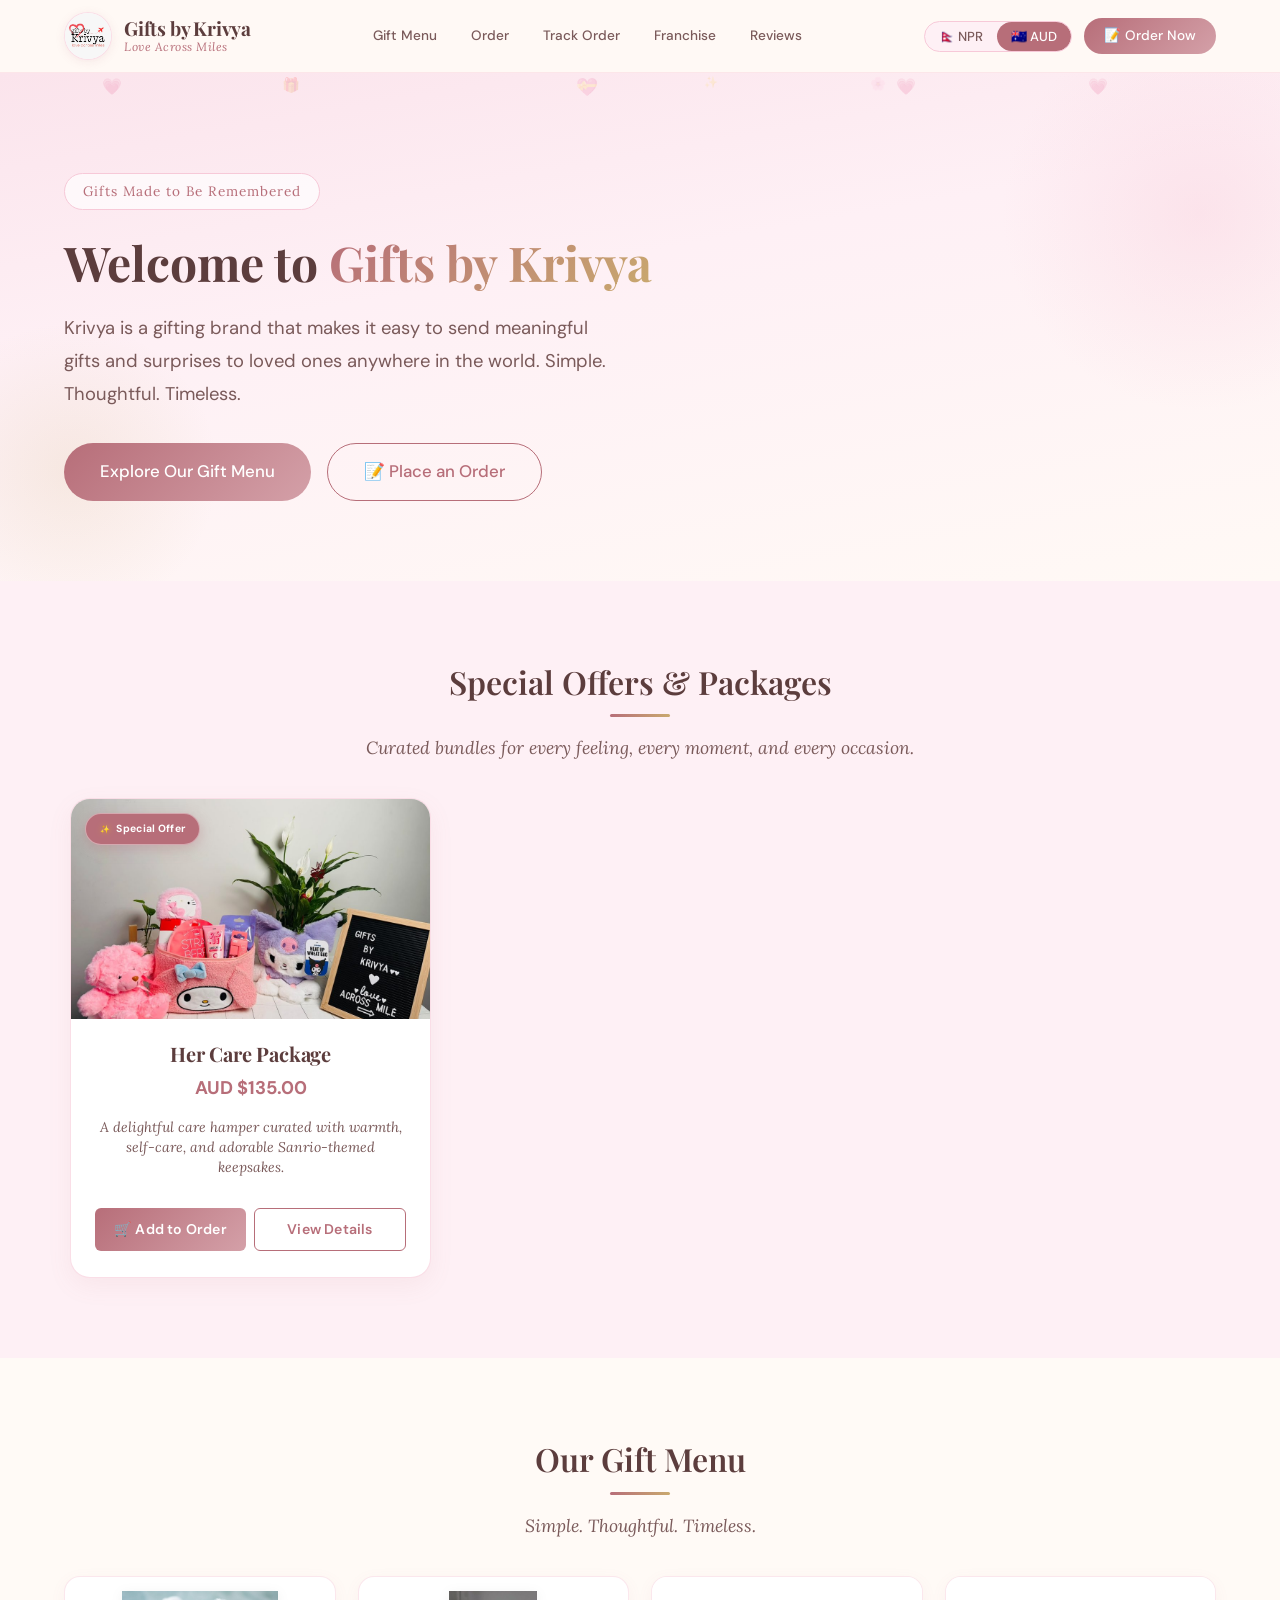
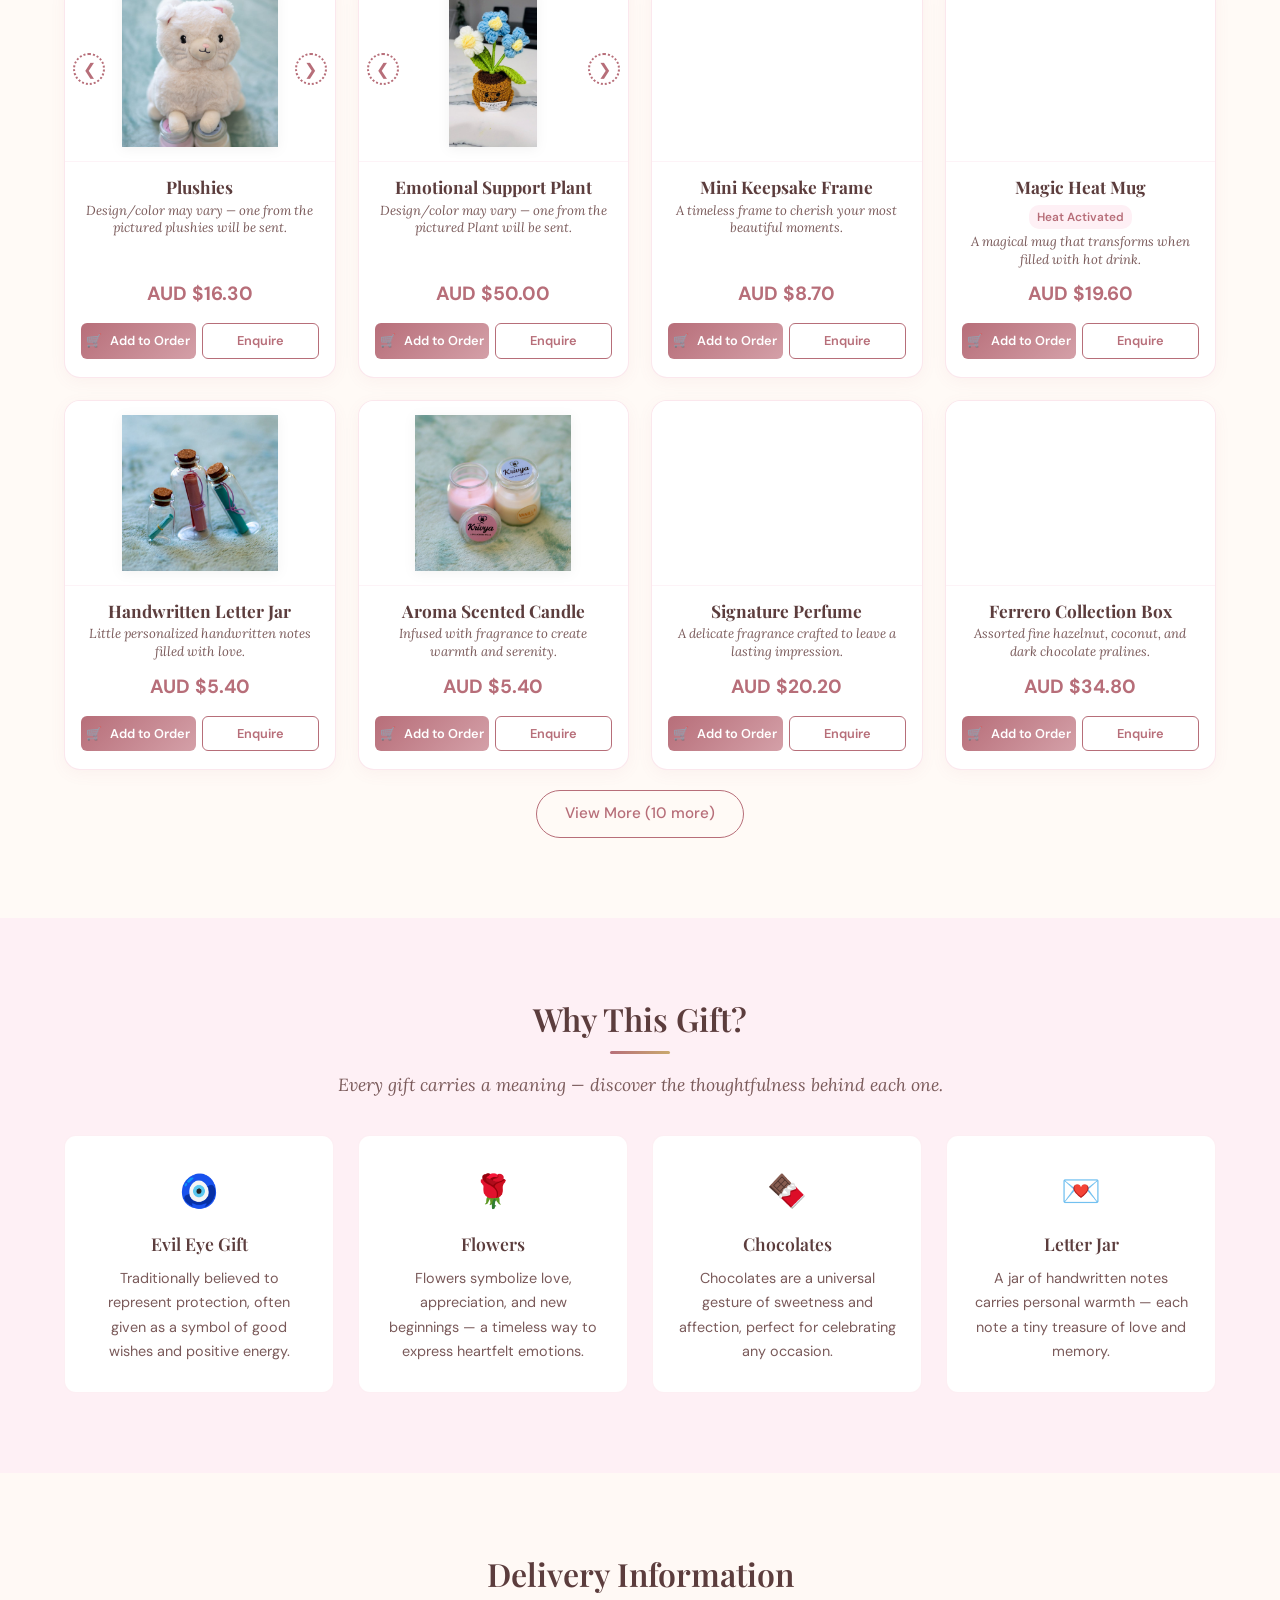
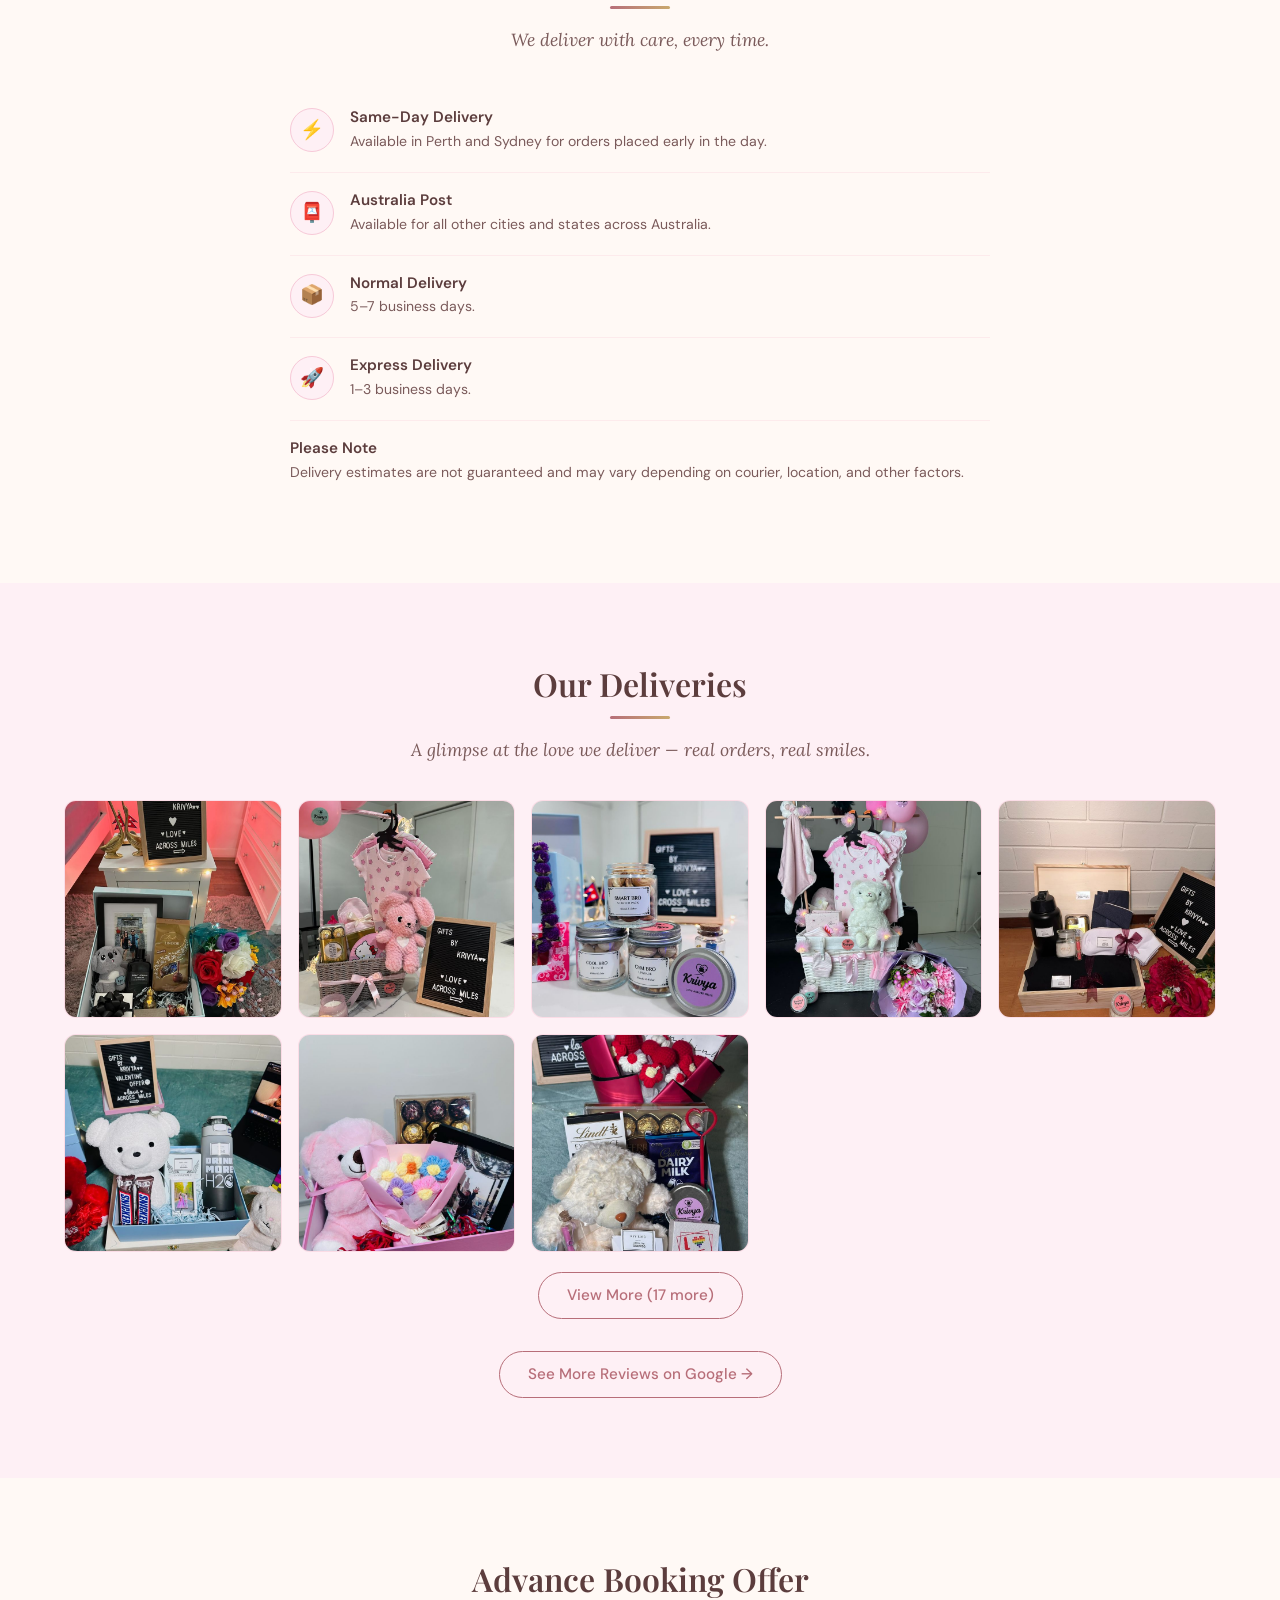
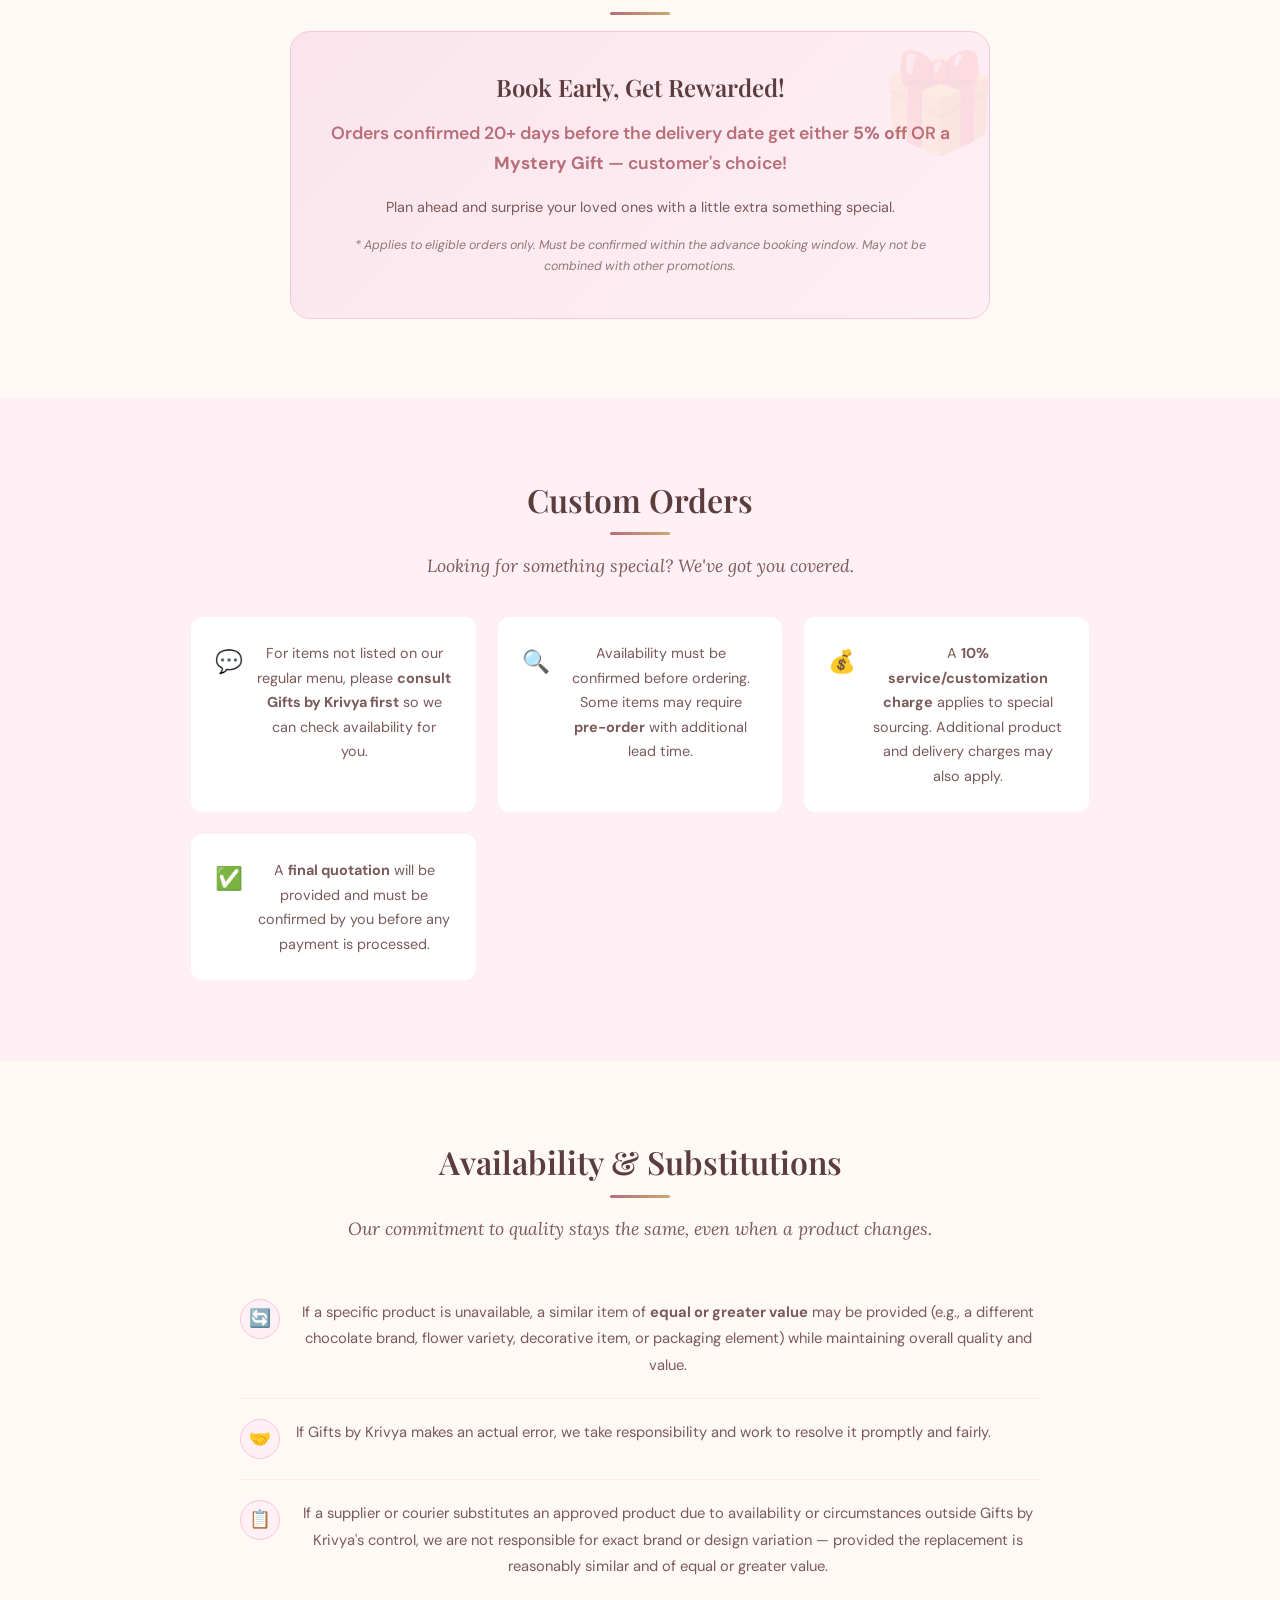
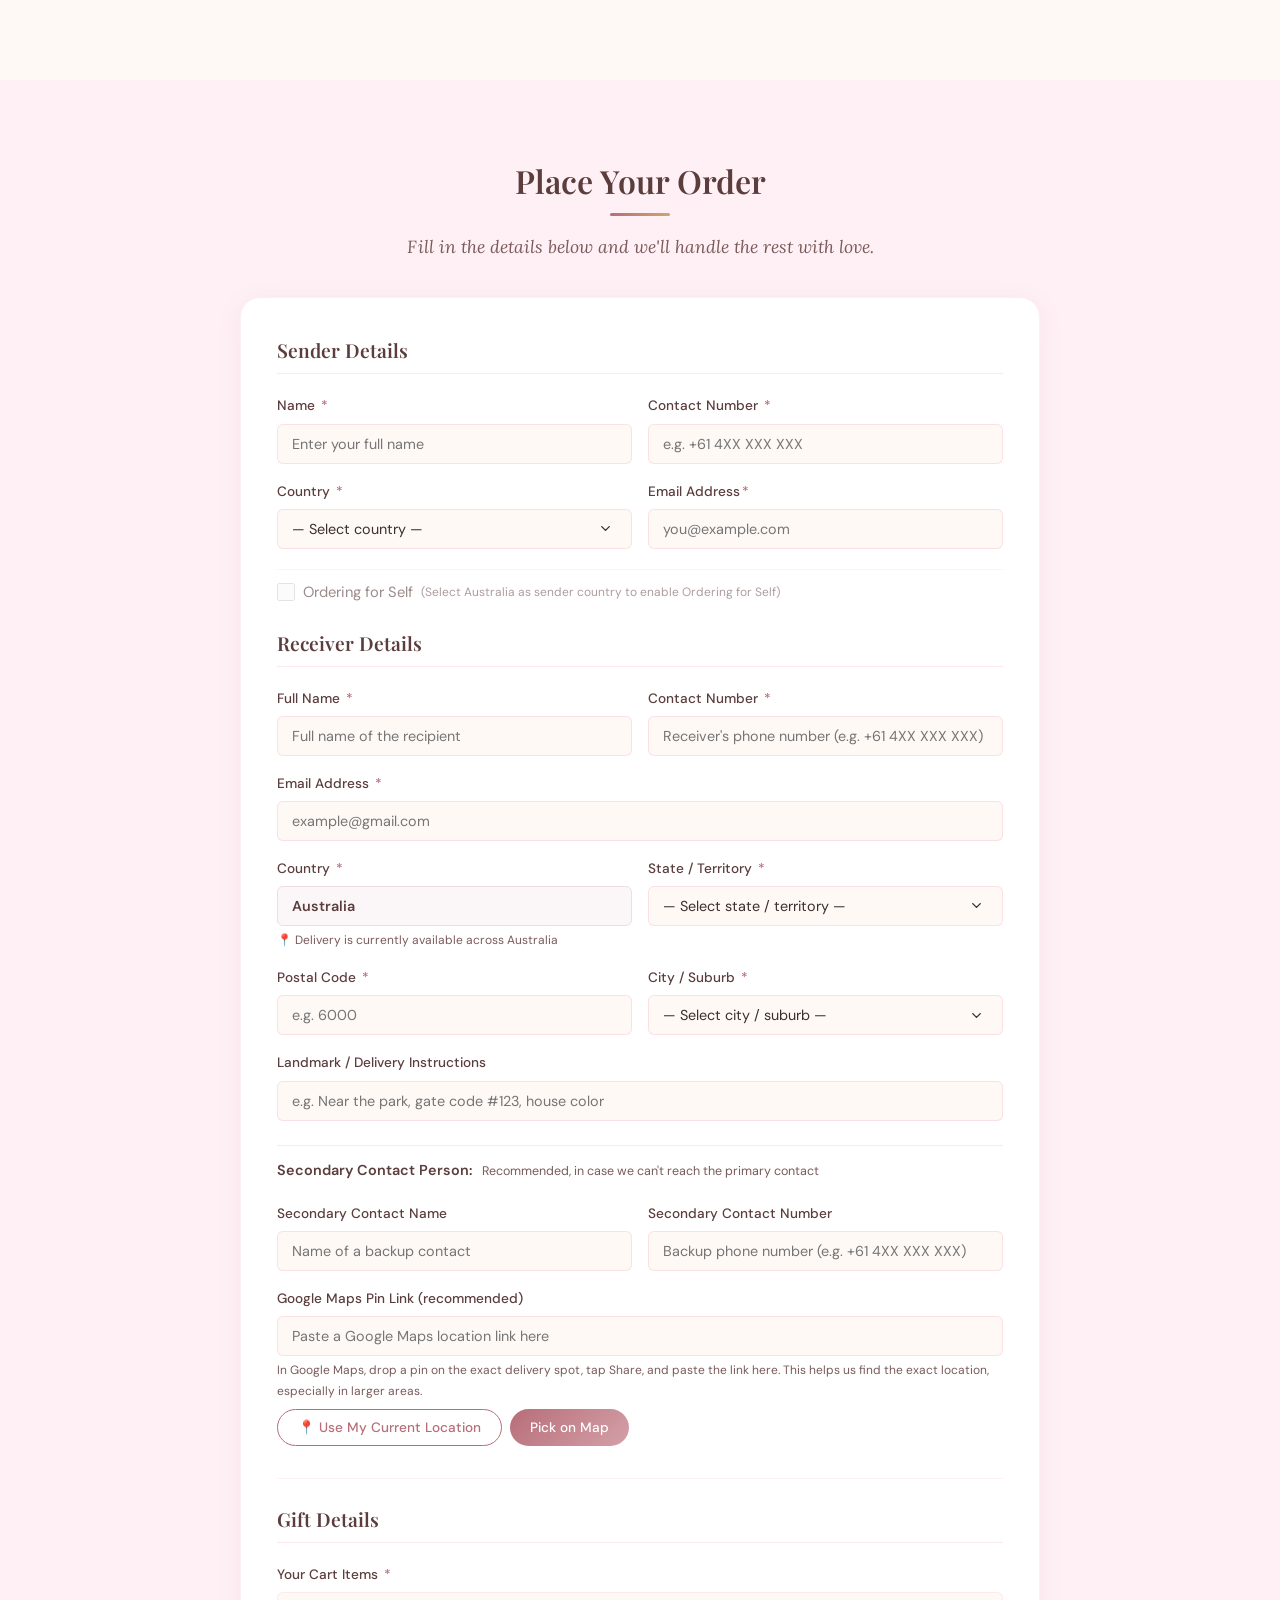
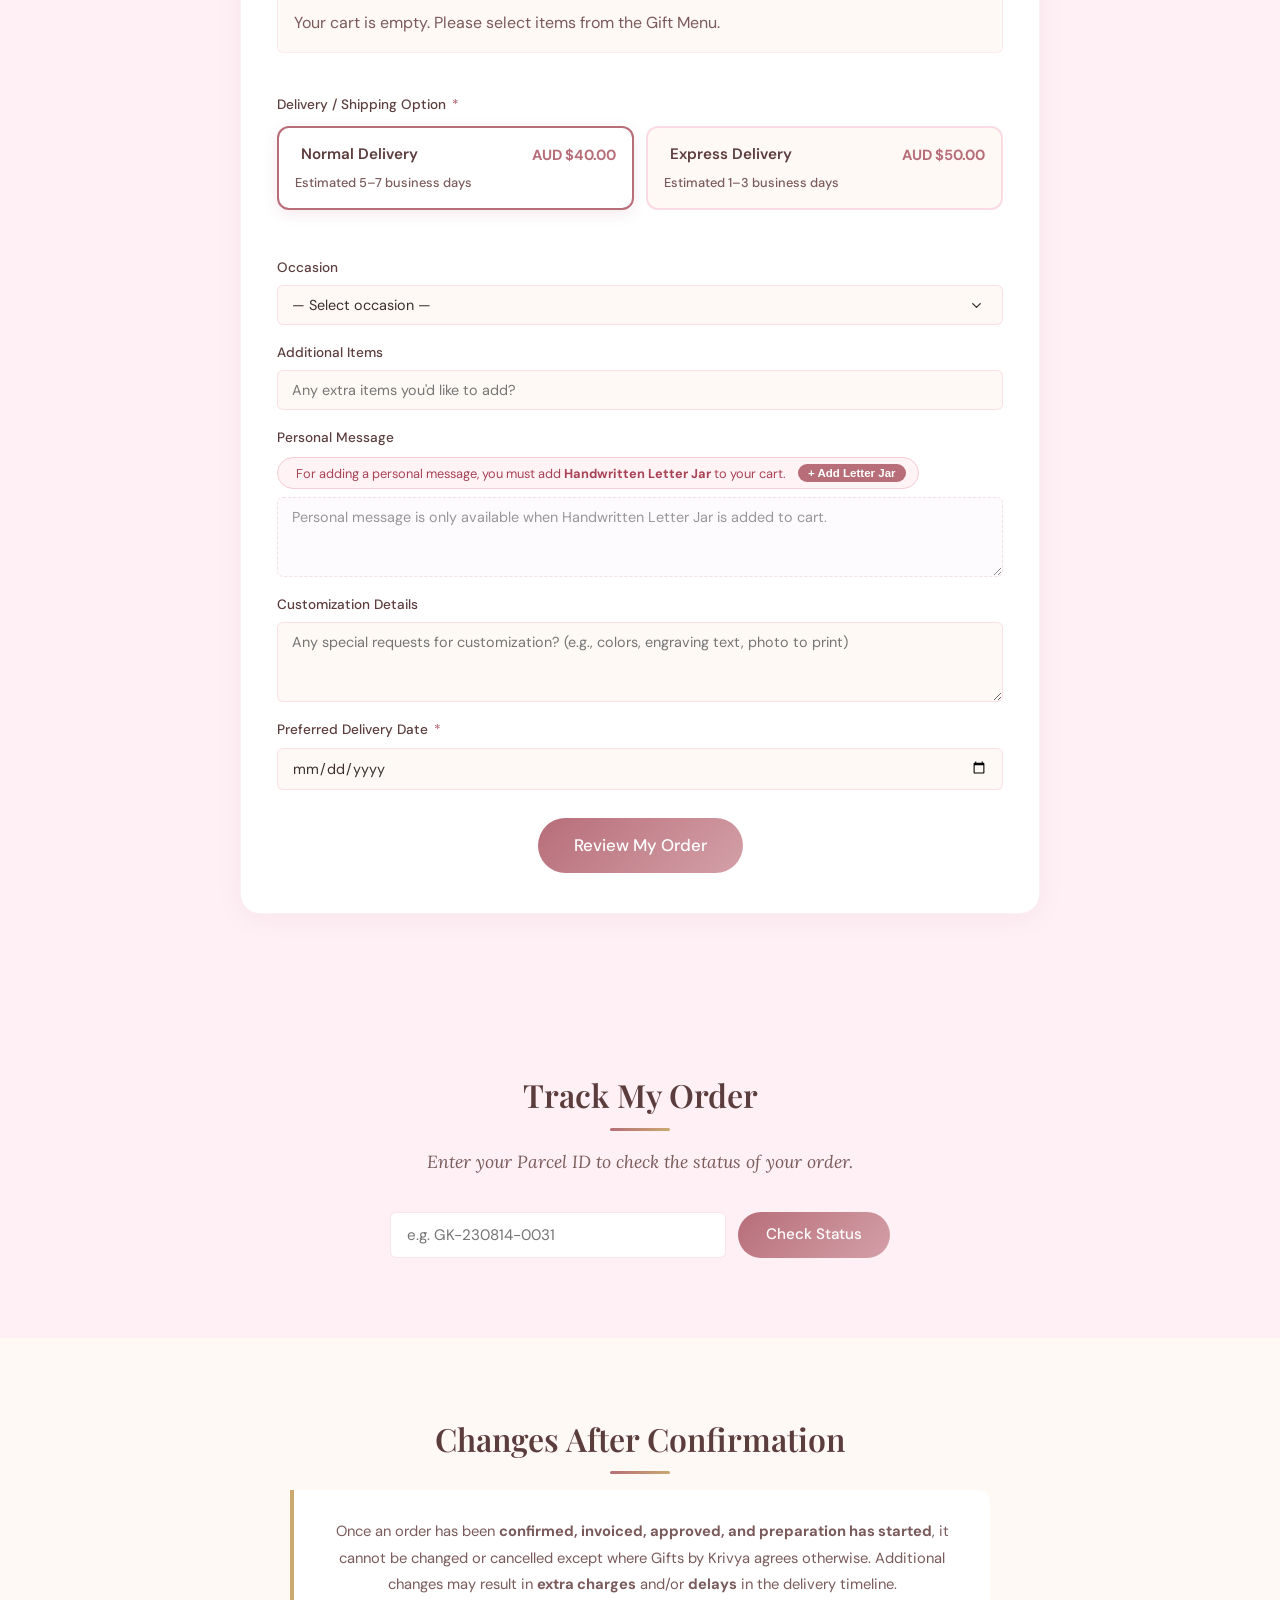
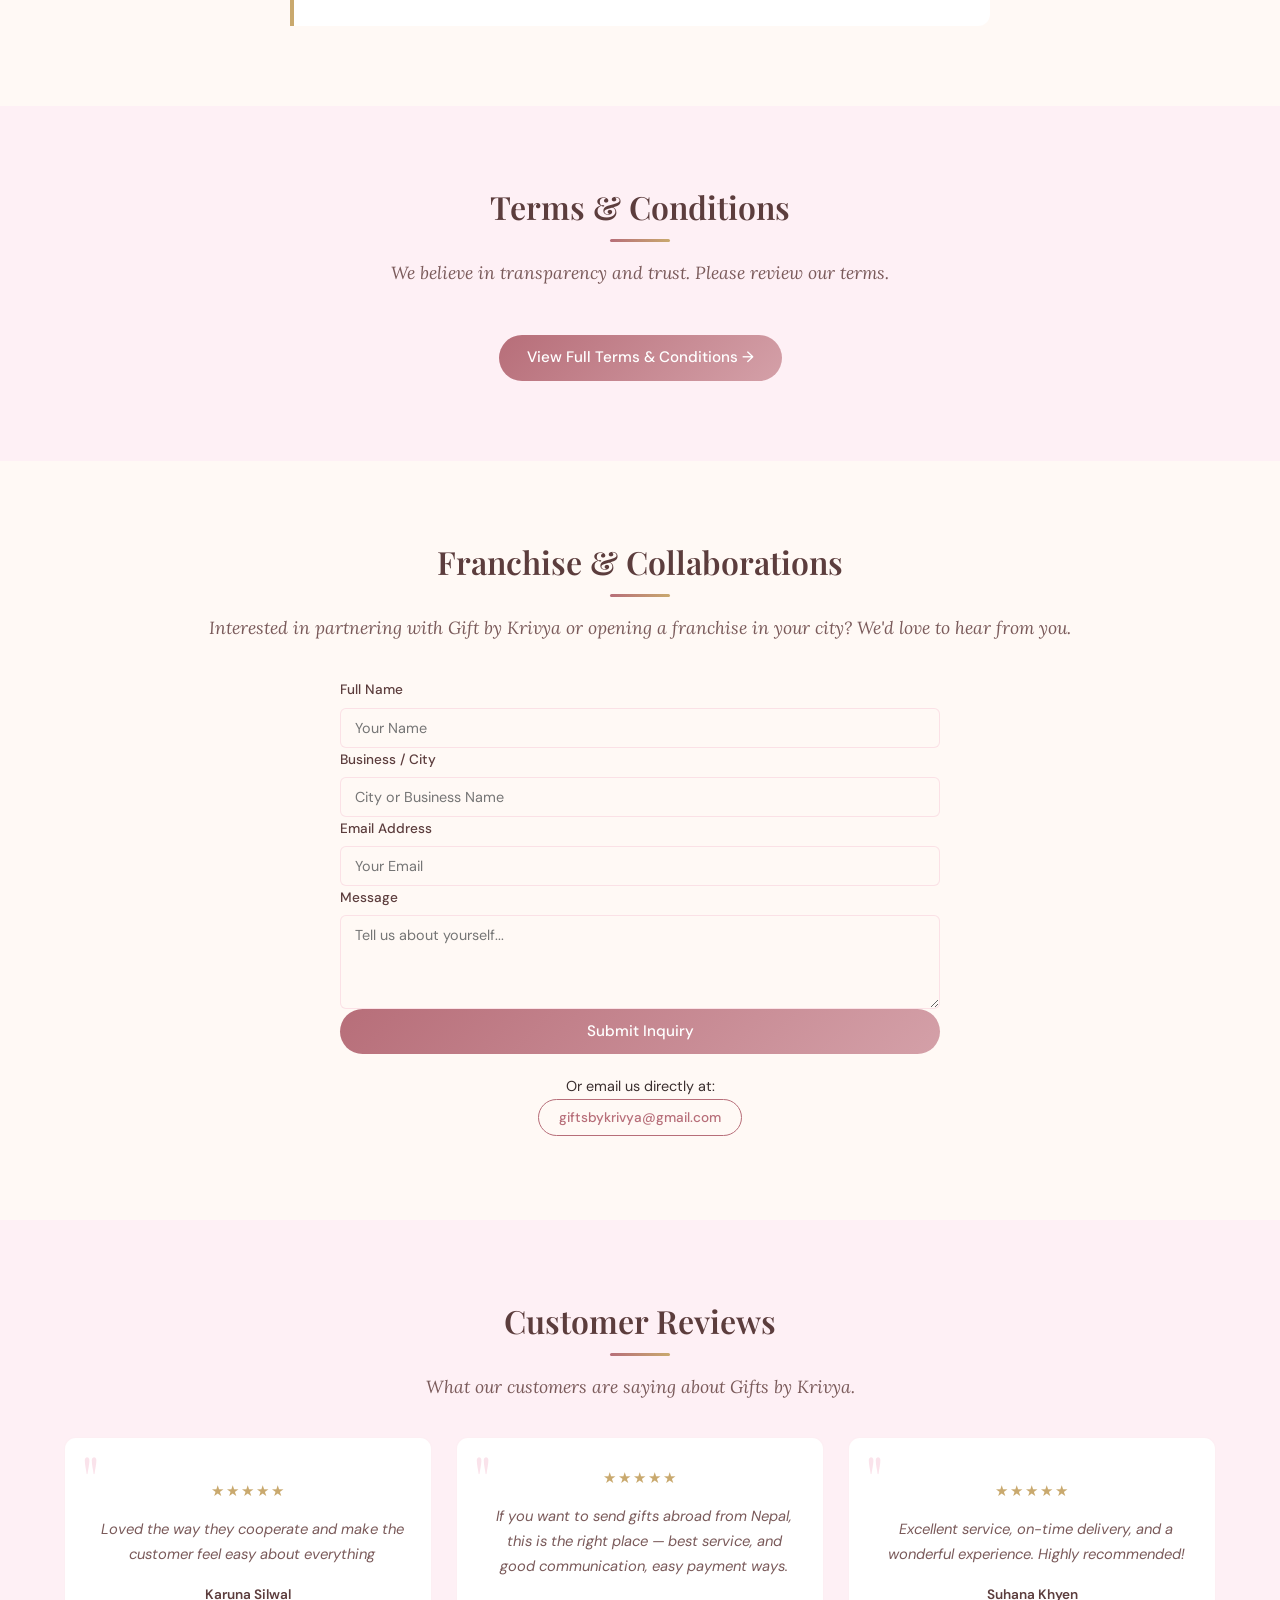
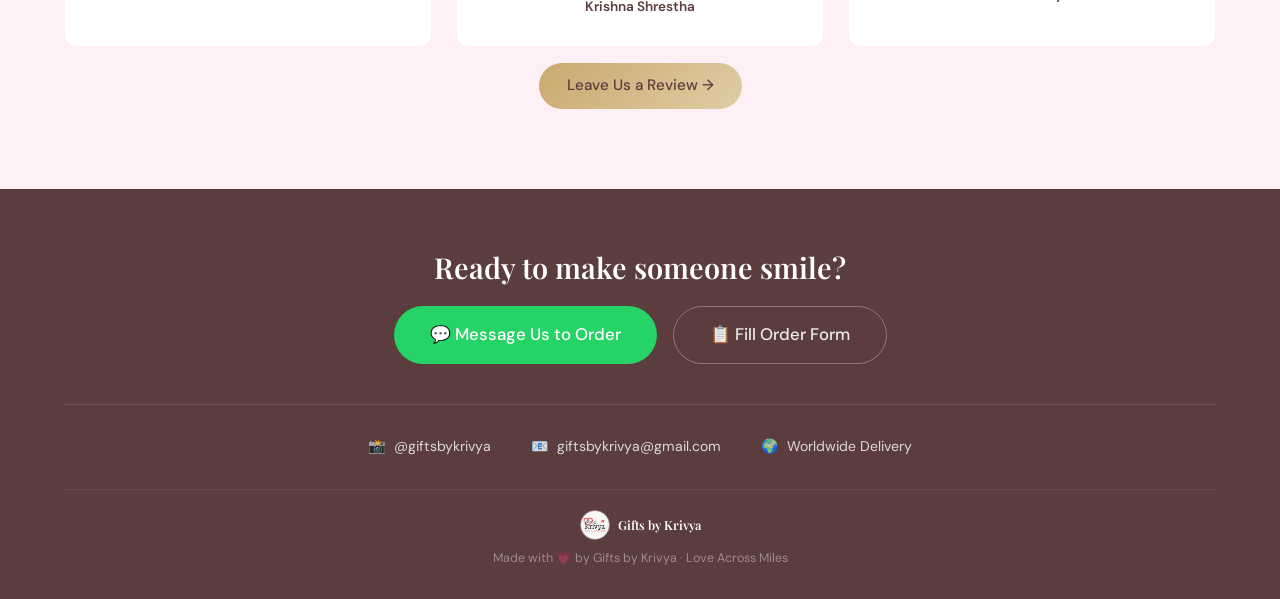
==== commit ddb7a4c1: "Updated project files" ====
--- a/index.html
+++ b/index.html
@@ -135,8 +135,8 @@
        ════════════════════════════════════════════════════════ -->
   <section class="occasion-specials section-pad" id="occasion-specials" style="background: var(--pink-softer);">
     <div class="container text-center">
-      <h2 class="section-title">Occasion Specials</h2>
-      <p class="section-subtitle">Curated bundles for every festival and celebration.</p>
+      <h2 class="section-title">Special Offers & Packages</h2>
+      <p class="section-subtitle">Curated bundles for every feeling, every moment, and every occasion.</p>
       <div class="occasion-grid" id="occasion-grid">
         <!-- Rendered by JS from OCCASION_SPECIALS array -->
       </div>
@@ -200,14 +200,14 @@
           <div class="delivery-item-icon">📦</div>
           <div class="delivery-item-text">
             <h4>Normal Delivery</h4>
-            <p>5–7 business days. <span class="delivery-charge-tag" id="charge-normal-text">AUD $40.00</span></p>
+            <p>5–7 business days. </p>
           </div>
         </div>
         <div class="delivery-item fade-in">
           <div class="delivery-item-icon">🚀</div>
           <div class="delivery-item-text">
             <h4>Express Delivery</h4>
-            <p>1–3 business days. <span class="delivery-charge-tag" id="charge-express-text">AUD $50.00</span></p>
+            <p>1–3 business days. </p>
           </div>
         </div>
         <div class="delivery-item fade-in">
@@ -397,9 +397,11 @@
             </div>
           </div>
           <div class="form-row full">
-            <div class="checkbox-row">
+            <div class="checkbox-row" style="display:flex; align-items:center; flex-wrap:wrap; gap:8px;">
               <input type="checkbox" id="self-receiver-check" onchange="toggleSelfReceiver()">
-              <label for="self-receiver-check">Ordering for Self</label>
+              <label for="self-receiver-check" style="margin:0; cursor:pointer;">Ordering for Self</label>
+              <span id="self-receiver-hint"
+                style="font-size:0.75rem; color:var(--espresso-light); display:none;"></span>
             </div>
           </div>
           <!-- Receiver Details -->
@@ -429,12 +431,11 @@
           <div class="form-row">
             <div class="form-group">
               <label for="receiver-country">Country <span class="required">*</span></label>
-              <select id="receiver-country" name="receiver-country" required>
-                <option value="">— Select country —</option>
-                <option value="Nepal">Nepal</option>
-                <option value="Australia">Australia</option>
-              </select>
-              <span class="error-msg">Please select the country.</span>
+              <input type="text" id="receiver-country" name="receiver-country" value="Australia" readonly
+                class="form-control-readonly" required>
+              <span class="field-hint"
+                style="font-size:0.75rem; color:var(--espresso-light); margin-top:4px; display:block;">📍 Delivery is
+                currently available across Australia</span>
             </div>
             <div class="form-group">
               <label for="receiver-state">State / Territory <span class="required conditional-required"
@@ -527,11 +528,12 @@
               <label>Delivery / Shipping Option <span class="required">*</span></label>
               <div class="delivery-methods-grid">
                 <label class="delivery-method-card selected" id="method-card-normal">
-                  <input type="radio" name="delivery-speed" value="normal" checked onchange="handleDeliverySpeedChange()">
+                  <input type="radio" name="delivery-speed" value="normal" checked
+                    onchange="handleDeliverySpeedChange()">
                   <div class="delivery-method-content">
                     <div class="delivery-method-header">
                       <div style="display:flex; align-items:center; gap:6px;">
-                        <span class="delivery-method-icon">📦</span>
+                        <span class="delivery-method-icon"></span>
                         <strong class="delivery-method-title">Normal Delivery</strong>
                       </div>
                       <span class="delivery-method-price" id="form-charge-normal">AUD $40.00</span>
@@ -544,7 +546,7 @@
                   <div class="delivery-method-content">
                     <div class="delivery-method-header">
                       <div style="display:flex; align-items:center; gap:6px;">
-                        <span class="delivery-method-icon">🚀</span>
+                        <span class="delivery-method-icon"></span>
                         <strong class="delivery-method-title">Express Delivery</strong>
                       </div>
                       <span class="delivery-method-price" id="form-charge-express">AUD $50.00</span>
@@ -573,9 +575,19 @@
           </div>
           <div class="form-row full">
             <div class="form-group">
-              <label for="order-message">Personal Message</label>
+              <div class="personal-msg-header">
+                <label for="order-message">Personal Message</label>
+                <div id="personal-message-notice" class="personal-message-notice locked">
+
+                  <span class="notice-text">For adding a personal message, you must add <strong>Handwritten Letter
+                      Jar</strong> to your cart.</span>
+                  <button type="button" class="btn-quick-add-jar" onclick="quickAddLetterJar()">+ Add Letter
+                    Jar</button>
+                </div>
+              </div>
               <textarea id="order-message" name="order-message" rows="3"
-                placeholder="Write a heartfelt message to include with the gift..." maxlength="1000"></textarea>
+                placeholder="Personal message is only available when Handwritten Letter Jar is added to cart."
+                maxlength="1000" disabled></textarea>
             </div>
           </div>
           <div class="form-row full">
@@ -827,20 +839,62 @@
     </div>
   </div>
   <!-- Occasion Package Modal -->
-  <div class="lightbox" id="occasion-modal" role="dialog" aria-label="Occasion Package Details">
-    <div
-      style="background:var(--white); padding:30px; border-radius:12px; max-width:440px; width:90%; position:relative;">
-      <button class="lightbox-close" style="color:var(--espresso); top:10px; right:15px;"
-        onclick="closeOccasionModal()">&times;</button>
-      <h3 id="occasion-modal-name" style="margin-bottom:8px;"></h3>
-      <p id="occasion-modal-teaser" style="color:var(--espresso-light); margin-bottom:16px;"></p>
-      <p style="font-weight:600; margin-bottom:6px;">What's included:</p>
-      <ul id="occasion-modal-items" style="margin:0 0 16px 20px; padding:0;"></ul>
-      <div id="occasion-modal-price"
-        style="font-weight:700; color:var(--rose-gold); font-size:1.2rem; margin-bottom:20px;"></div>
-      <div style="display:flex; gap:8px;">
-        <button id="occasion-modal-add-btn" class="btn btn-primary btn-sm" style="flex:1;">🛒 Add to Order</button>
-        <button id="occasion-modal-enquire-btn" class="btn btn-outline btn-sm" style="flex:1;">💝 Enquire</button>
+  <div class="lightbox" id="occasion-modal" role="dialog" aria-label="Occasion Package Details"
+    onclick="if(event.target === this) closeOccasionModal();">
+    <div class="occasion-modal-card"
+      style="background:var(--white); padding:0; border-radius:20px; max-width:480px; width:92%; max-height:88vh; overflow-y:auto; position:relative; cursor:default; box-shadow:0 20px 50px rgba(0,0,0,0.3); border:1px solid #f3d7df;">
+
+      <!-- Close Button -->
+      <button class="modal-close-btn"
+        style="position:absolute; top:12px; right:14px; width:36px; height:36px; border-radius:50%; background:rgba(255,255,255,0.92); backdrop-filter:blur(6px); border:1px solid rgba(0,0,0,0.1); color:var(--espresso); font-size:1.3rem; font-weight:bold; cursor:pointer; display:flex; align-items:center; justify-content:center; transition:all 0.2s ease; z-index:20; box-shadow:0 4px 12px rgba(0,0,0,0.15);"
+        onclick="closeOccasionModal()" aria-label="Close modal">&times;</button>
+
+      <!-- Top Image Hero -->
+      <div id="occasion-modal-hero"
+        style="position:relative; width:100%; height:240px; background:#fbeef1; overflow:hidden; border-radius:20px 20px 0 0; cursor:zoom-in;">
+        <img id="occasion-modal-img" src="" alt=""
+          style="width:100%; height:100%; object-fit:cover; object-position:center; transition:transform 0.3s ease;">
+        <div
+          style="position:absolute; bottom:10px; right:12px; background:rgba(40,30,30,0.78); backdrop-filter:blur(6px); color:#fff; font-size:0.72rem; font-weight:600; padding:4px 10px; border-radius:20px; display:flex; align-items:center; gap:4px; box-shadow:0 2px 8px rgba(0,0,0,0.2);">
+          <span>🔍</span> Tap to view full size
+        </div>
+      </div>
+
+      <!-- Content Body -->
+      <div style="padding:22px 24px 24px;">
+        <div style="display:flex; align-items:center; justify-content:space-between; gap:8px; margin-bottom:6px;">
+          <h3 id="occasion-modal-name"
+            style="margin:0; font-size:1.35rem; font-family:var(--font-display); color:var(--espresso);"></h3>
+          <span id="occasion-modal-badge" class="badge-text"
+            style="background:#b76e79; color:#fff; font-size:0.68rem; font-weight:700; padding:4px 10px; border-radius:12px; white-space:nowrap;">Special
+            Offer</span>
+        </div>
+        <p id="occasion-modal-teaser"
+          style="color:var(--espresso-light); margin-bottom:16px; font-size:0.88rem; line-height:1.45;"></p>
+
+        <p
+          style="font-weight:700; margin-bottom:10px; font-size:0.95rem; color:var(--espresso); display:flex; align-items:center; gap:6px;">
+          <span></span> What's included in this package:
+        </p>
+        <div id="occasion-modal-items" style="display:flex; flex-direction:column; gap:8px; margin-bottom:18px;"></div>
+
+        <div id="occasion-modal-price"
+          style="font-weight:700; color:var(--rose-gold); font-size:1.25rem; margin-bottom:18px; text-align:center; padding:10px; background:#fff5f7; border-radius:10px; border:1px dashed #f6ccd6;">
+        </div>
+
+        <div style="display:flex; flex-direction:column; gap:10px;">
+          <div style="display:flex; gap:8px;">
+            <button id="occasion-modal-add-btn" class="btn btn-primary btn-sm"
+              style="flex:1; justify-content:center; padding:11px 14px; font-weight:600;">🛒 Add to Order</button>
+            <button id="occasion-modal-enquire-btn" class="btn btn-outline btn-sm"
+              style="flex:1; justify-content:center; padding:11px 14px;">Enquire</button>
+          </div>
+          <button type="button" class="btn btn-outline btn-sm"
+            style="width:100%; justify-content:center; border-color:#e0d2d5; color:var(--espresso); padding:9px 14px;"
+            onclick="closeOccasionModal()">
+            ← Back to Gift Menu
+          </button>
+        </div>
       </div>
     </div>
   </div>
--- a/css/style.css
+++ b/css/style.css
@@ -1,2818 +1,3038 @@
-/* ============================================================
-   GIFTS BY KRIVYA — STYLE SHEET
-   Color Palette:
-     Primary Pink:   #F7C9D8
-     Light Pink BG:  #FBE4EC
-     Cream:          #FFF9F5
-     Rose Gold:      #B76E79
-     Gold Accent:    #C9A96E
-     Charcoal Text:  #3A2E2E
-     Espresso:       #5C3D3D
-   ============================================================ */
-
-/* ---------- Google Fonts ---------- */
-@import url('https://fonts.googleapis.com/css2?family=Playfair+Display:ital,wght@0,400;0,600;0,700;1,400;1,600&family=Cormorant+Garamond:ital,wght@0,400;0,500;0,600;1,400;1,500&family=Lora:ital,wght@0,400;0,500;0,600;1,400&family=DM+Sans:wght@300;400;500;600&display=swap');
-
-/* ---------- CSS Custom Properties ---------- */
-:root {
-  --pink-primary: #F7C9D8;
-  --pink-light: #FBE4EC;
-  --pink-softer: #FEF0F5;
-  --cream: #FFF9F5;
-  --cream-warm: #FFFAF6;
-  --rose-gold: #B76E79;
-  --rose-gold-light: #D4A0A8;
-  --gold: #C9A96E;
-  --gold-light: #E0CDA5;
-  --charcoal: #3A2E2E;
-  --espresso: #5C3D3D;
-  --espresso-light: #7A5A5A;
-  --white: #FFFFFF;
-  --shadow-soft: 0 2px 16px rgba(183, 110, 121, 0.10);
-  --shadow-card: 0 4px 24px rgba(183, 110, 121, 0.08);
-  --shadow-hover: 0 8px 32px rgba(183, 110, 121, 0.15);
-  --radius-sm: 6px;
-  --radius-md: 12px;
-  --radius-lg: 20px;
-  --transition: 0.3s cubic-bezier(0.4, 0, 0.2, 1);
-  --font-display: 'Playfair Display', 'Cormorant Garamond', Georgia, serif;
-  --font-body: 'DM Sans', 'Segoe UI', Arial, sans-serif;
-  --font-accent: 'Lora', Georgia, serif;
-  --max-width: 1200px;
-}
-
-/* ---------- Reset / Base ---------- */
-*,
-*::before,
-*::after {
-  box-sizing: border-box;
-  margin: 0;
-  padding: 0;
-}
-
-html {
-  scroll-behavior: smooth;
-  font-size: 16px;
-}
-
-body {
-  font-family: var(--font-body);
-  color: var(--charcoal);
-  background: var(--cream);
-  line-height: 1.7;
-  -webkit-font-smoothing: antialiased;
-  overflow-x: hidden;
-}
-
-img {
-  max-width: 100%;
-  height: auto;
-  display: block;
-}
-
-a {
-  color: var(--rose-gold);
-  text-decoration: none;
-  transition: color var(--transition);
-}
-
-a:hover {
-  color: var(--espresso);
-}
-
-ul {
-  list-style: none;
-}
-
-h1,
-h2,
-h3,
-h4,
-h5 {
-  font-family: var(--font-display);
-  color: var(--espresso);
-  line-height: 1.3;
-  font-weight: 600;
-}
-
-/* ---------- Utility ---------- */
-.container {
-  width: 90%;
-  max-width: var(--max-width);
-  margin: 0 auto;
-}
-
-.section-pad {
-  padding: 80px 0;
-}
-
-.text-center {
-  text-align: center;
-}
-
-.visually-hidden {
-  position: absolute;
-  width: 1px;
-  height: 1px;
-  clip: rect(0, 0, 0, 0);
-  overflow: hidden;
-}
-
-.section-title {
-  font-size: 2rem;
-  margin-bottom: 0.5em;
-  position: relative;
-  display: inline-block;
-}
-
-.section-title::after {
-  content: '';
-  display: block;
-  width: 60px;
-  height: 3px;
-  background: linear-gradient(90deg, var(--rose-gold), var(--gold));
-  margin: 12px auto 0;
-  border-radius: 2px;
-}
-
-.section-subtitle {
-  font-family: var(--font-accent);
-  font-size: 1.1rem;
-  color: var(--espresso-light);
-  font-style: italic;
-  margin-bottom: 2em;
-}
-
-.divider {
-  width: 80px;
-  height: 1px;
-  background: linear-gradient(90deg, transparent, var(--rose-gold-light), transparent);
-  margin: 40px auto;
-}
-
-/* ---------- Buttons ---------- */
-.btn {
-  display: inline-flex;
-  align-items: center;
-  gap: 8px;
-  padding: 12px 28px;
-  border: none;
-  border-radius: 50px;
-  font-family: var(--font-body);
-  font-size: 0.95rem;
-  font-weight: 500;
-  cursor: pointer;
-  transition: all var(--transition);
-  text-decoration: none;
-  line-height: 1.4;
-}
-
-.btn-primary {
-  background: linear-gradient(135deg, var(--rose-gold), var(--rose-gold-light));
-  color: var(--white);
-}
-
-.btn-primary:hover {
-  background: linear-gradient(135deg, var(--espresso), var(--rose-gold));
-  color: var(--white);
-  transform: translateY(-2px);
-  box-shadow: var(--shadow-hover);
-}
-
-.btn-outline {
-  background: transparent;
-  color: var(--rose-gold);
-  border: 1.5px solid var(--rose-gold);
-}
-
-.btn-outline:hover {
-  background: var(--rose-gold);
-  color: var(--white);
-  transform: translateY(-2px);
-}
-
-.btn-gold {
-  background: linear-gradient(135deg, var(--gold), var(--gold-light));
-  color: var(--espresso);
-}
-
-.btn-gold:hover {
-  transform: translateY(-2px);
-  box-shadow: var(--shadow-hover);
-}
-
-.btn-whatsapp {
-  background: #25D366;
-  color: #fff;
-}
-
-.btn-whatsapp:hover {
-  background: #1ebe5d;
-  color: #fff;
-  transform: translateY(-2px);
-}
-
-.btn-sm {
-  padding: 8px 20px;
-  font-size: 0.85rem;
-}
-
-.btn-lg {
-  padding: 16px 36px;
-  font-size: 1.05rem;
-}
-
-/* ============================================================
-   1. HEADER / NAVIGATION
-   ============================================================ */
-.site-header {
-  position: sticky;
-  top: 0;
-  z-index: 1000;
-  background: rgba(255, 249, 245, 0.92);
-  backdrop-filter: blur(12px);
-  -webkit-backdrop-filter: blur(12px);
-  border-bottom: 1px solid rgba(247, 201, 216, 0.4);
-  transition: box-shadow var(--transition);
-}
-
-.site-header.scrolled {
-  box-shadow: 0 2px 20px rgba(183, 110, 121, 0.10);
-}
-
-.header-inner {
-  display: flex;
-  align-items: center;
-  justify-content: space-between;
-  padding: 12px 0;
-  gap: 16px;
-}
-
-.header-brand {
-  display: flex;
-  align-items: center;
-  gap: 12px;
-  text-decoration: none;
-}
-
-.header-logo {
-  width: 48px;
-  height: 48px;
-  border-radius: 50%;
-  object-fit: cover;
-  flex-shrink: 0;
-  border: 1.5px solid rgba(247, 201, 216, 0.6);
-  box-shadow: 0 2px 10px rgba(183, 110, 121, 0.12);
-  background: var(--white);
-  transition: transform var(--transition), box-shadow var(--transition);
-}
-
-.header-brand:hover .header-logo {
-  transform: scale(1.05);
-  box-shadow: 0 4px 14px rgba(183, 110, 121, 0.22);
-}
-
-.header-brand-text {
-  display: flex;
-  flex-direction: column;
-  line-height: 1.2;
-}
-
-.header-brand-name {
-  font-family: var(--font-display);
-  font-size: 1.2rem;
-  font-weight: 700;
-  color: var(--espresso);
-  letter-spacing: -0.2px;
-}
-
-.header-brand-tagline {
-  font-family: var(--font-accent);
-  font-size: 0.75rem;
-  color: var(--rose-gold);
-  font-style: italic;
-  letter-spacing: 0.5px;
-}
-
-/* Currency Toggle */
-.currency-toggle {
-  display: flex;
-  align-items: center;
-  background: var(--pink-softer);
-  border: 1px solid var(--pink-primary);
-  border-radius: 50px;
-  overflow: hidden;
-  font-size: 0.82rem;
-}
-
-.currency-toggle button {
-  padding: 6px 14px;
-  border: none;
-  background: transparent;
-  font-family: var(--font-body);
-  font-size: 0.82rem;
-  font-weight: 500;
-  color: var(--espresso-light);
-  cursor: pointer;
-  transition: all var(--transition);
-  white-space: nowrap;
-}
-
-.currency-toggle button.active {
-  background: var(--rose-gold);
-  color: var(--white);
-  border-radius: 50px;
-}
-
-.header-actions {
-  display: flex;
-  align-items: center;
-  gap: 12px;
-}
-
-/* Mobile menu toggle */
-.mobile-menu-btn {
-  display: none;
-  background: none;
-  border: none;
-  font-size: 1.5rem;
-  color: var(--espresso);
-  cursor: pointer;
-  padding: 4px;
-}
-
-/* Navigation */
-.nav-links {
-  display: flex;
-  align-items: center;
-  gap: 6px;
-}
-
-.nav-links a {
-  padding: 6px 14px;
-  font-size: 0.85rem;
-  font-weight: 500;
-  color: var(--espresso-light);
-  border-radius: 50px;
-  transition: all var(--transition);
-  white-space: nowrap;
-}
-
-.nav-links a:hover,
-.nav-links a.active {
-  color: var(--rose-gold);
-  background: var(--pink-softer);
-}
-
-/* ============================================================
-   2. HERO — WELCOME
-   ============================================================ */
-.hero {
-  position: relative;
-  padding: 100px 0 80px;
-  background: linear-gradient(170deg, var(--pink-light) 0%, var(--pink-softer) 40%, var(--cream) 100%);
-  overflow: hidden;
-}
-
-.hero::before {
-  content: '';
-  position: absolute;
-  top: -60px;
-  right: -120px;
-  width: 400px;
-  height: 400px;
-  background: radial-gradient(circle, rgba(247, 201, 216, 0.35) 0%, transparent 70%);
-  border-radius: 50%;
-  pointer-events: none;
-}
-
-.hero::after {
-  content: '';
-  position: absolute;
-  bottom: -40px;
-  left: -80px;
-  width: 300px;
-  height: 300px;
-  background: radial-gradient(circle, rgba(201, 169, 110, 0.15) 0%, transparent 70%);
-  border-radius: 50%;
-  pointer-events: none;
-}
-
-.hero-content {
-  position: relative;
-  z-index: 1;
-  max-width: 700px;
-}
-
-.hero-badge {
-  display: inline-block;
-  padding: 6px 18px;
-  background: rgba(255, 255, 255, 0.7);
-  border: 1px solid var(--pink-primary);
-  border-radius: 50px;
-  font-family: var(--font-accent);
-  font-size: 0.85rem;
-  color: var(--rose-gold);
-  margin-bottom: 24px;
-  letter-spacing: 1px;
-}
-
-.hero h1 {
-  font-size: 3rem;
-  font-weight: 700;
-  color: var(--espresso);
-  margin-bottom: 20px;
-  line-height: 1.2;
-}
-
-.hero h1 span {
-  background: linear-gradient(135deg, var(--rose-gold), var(--gold));
-  -webkit-background-clip: text;
-  -webkit-text-fill-color: transparent;
-  background-clip: text;
-}
-
-.hero p {
-  font-size: 1.15rem;
-  color: var(--espresso-light);
-  margin-bottom: 32px;
-  max-width: 560px;
-  line-height: 1.8;
-}
-
-.hero-buttons {
-  display: flex;
-  gap: 16px;
-  flex-wrap: wrap;
-}
-
-.hero-decorative {
-  position: absolute;
-  right: 5%;
-  top: 50%;
-  transform: translateY(-50%);
-  width: 340px;
-  opacity: 0.18;
-  pointer-events: none;
-}
-
-/* floating hearts decoration */
-.floating-hearts {
-  position: absolute;
-  top: 0;
-  left: 0;
-  width: 100%;
-  height: 100%;
-  pointer-events: none;
-  overflow: hidden;
-}
-
-.floating-hearts span {
-  position: absolute;
-  font-size: 1.2rem;
-  opacity: 0.15;
-  animation: float-up 8s ease-in-out infinite;
-}
-
-@keyframes float-up {
-  0% {
-    transform: translateY(100%) rotate(0deg);
-    opacity: 0;
-  }
-
-  20% {
-    opacity: 0.15;
-  }
-
-  80% {
-    opacity: 0.1;
-  }
-
-  100% {
-    transform: translateY(-100vh) rotate(360deg);
-    opacity: 0;
-  }
-}
-
-/* ============================================================
-   OCCASION SPECIALS (3 Items in a Row)
-   ============================================================ */
-.occasion-specials {
-  background: linear-gradient(180deg, #fff4f6 0%, #fdf0f3 100%);
-  position: relative;
-}
-
-.occasion-grid {
-  display: grid;
-  grid-template-columns: repeat(3, 1fr);
-  gap: 28px;
-  max-width: 1140px;
-  margin: 0 auto;
-}
-
-.occasion-coming-soon {
-  grid-column: 1 / -1;
-  text-align: center;
-  padding: 40px 24px;
-  background: var(--white);
-  border-radius: var(--radius-lg);
-  box-shadow: var(--shadow-soft);
-}
-
-.occasion-coming-soon-icon {
-  display: block;
-  font-size: 2.4rem;
-  margin-bottom: 14px;
-}
-
-.occasion-coming-soon h3 {
-  font-family: var(--font-heading);
-  color: var(--espresso);
-  font-size: 1.3rem;
-  margin-bottom: 8px;
-}
-
-.occasion-coming-soon p {
-  color: var(--espresso-light);
-  font-size: 0.95rem;
-  max-width: 380px;
-  margin: 0 auto;
-}
-
-@media (max-width: 900px) {
-  .occasion-grid {
-    grid-template-columns: repeat(auto-fit, minmax(280px, 1fr));
-    gap: 20px;
-  }
-}
-
-.occasion-card {
-  background: var(--white);
-  border: 1px solid rgba(247, 201, 216, 0.6);
-  border-radius: 20px;
-  overflow: hidden;
-  position: relative;
-  transition: transform 0.35s cubic-bezier(0.16, 1, 0.3, 1), box-shadow 0.35s cubic-bezier(0.16, 1, 0.3, 1), border-color 0.35s ease;
-  box-shadow: 0 8px 24px rgba(183, 110, 121, 0.08);
-  display: flex;
-  flex-direction: column;
-}
-
-.occasion-card:hover {
-  transform: translateY(-8px);
-  box-shadow: 0 18px 40px rgba(183, 110, 121, 0.2);
-  border-color: var(--pink-primary);
-}
-
-.occasion-card-badge {
-  position: absolute;
-  top: 14px;
-  left: 14px;
-  background: #B76E79;
-  color: #ffffff;
-  font-size: 0.65rem;
-  font-weight: 700;
-  letter-spacing: 0.3px;
-  padding: 6px 14px;
-  border-radius: 30px;
-  z-index: 2;
-  box-shadow: 0 4px 14px rgba(183, 110, 121, 0.35);
-  display: inline-flex;
-  align-items: center;
-  gap: 6px;
-  border: 1px solid rgba(255, 255, 255, 0.4);
-}
-
-.occasion-card-badge .badge-star {
-  color: #ffd700;
-  font-size: 0.5rem;
-  line-height: 1;
-  text-shadow: 0 0 6px rgba(255, 215, 0, 0.6);
-}
-
-.occasion-card-badge .badge-text {
-  color: #ffffff;
-  font-family: var(--font-body);
-}
-
-.occasion-card-img {
-  width: 100%;
-  height: 220px;
-  background: linear-gradient(135deg, #fff0f3 0%, #fde8ed 100%);
-  display: flex;
-  align-items: center;
-  justify-content: center;
-  overflow: hidden;
-  position: relative;
-}
-
-.occasion-card-img img {
-  width: 100%;
-  height: 100%;
-  object-fit: cover;
-  transition: transform 0.45s cubic-bezier(0.16, 1, 0.3, 1);
-}
-
-.occasion-card:hover .occasion-card-img img {
-  transform: scale(1.06);
-}
-
-.occasion-card-body {
-  padding: 22px 24px 26px;
-  display: flex;
-  flex-direction: column;
-  flex: 1;
-  justify-content: space-between;
-}
-
-.occasion-card-name {
-  font-family: var(--font-display);
-  font-size: 1.25rem;
-  font-weight: 700;
-  color: var(--espresso);
-  margin-bottom: 6px;
-  letter-spacing: -0.2px;
-}
-
-.occasion-card-desc {
-  font-family: var(--font-accent);
-  font-size: 0.88rem;
-  color: var(--espresso-light);
-  font-style: italic;
-  margin-bottom: 20px;
-  line-height: 1.45;
-  flex: 1;
-}
-
-.occasion-card .btn {
-  width: 100%;
-  justify-content: center;
-  padding: 11px 16px;
-  font-size: 0.88rem;
-  font-weight: 600;
-  border-radius: var(--radius-sm);
-  letter-spacing: 0.2px;
-}
-
-/* ============================================================
-   3. GIFT MENU
-   ============================================================ */
-.gift-menu {
-  background: var(--cream-warm);
-}
-
-.products-grid {
-  display: grid;
-  grid-template-columns: repeat(auto-fill, minmax(250px, 1fr));
-  gap: 22px;
-}
-
-@media (min-width: 580px) {
-  .products-grid {
-    grid-template-columns: repeat(2, 1fr);
-    gap: 18px;
-  }
-}
-
-@media (min-width: 860px) {
-  .products-grid {
-    grid-template-columns: repeat(3, 1fr);
-    gap: 20px;
-  }
-}
-
-@media (min-width: 1120px) {
-  .products-grid {
-    grid-template-columns: repeat(4, 1fr);
-    gap: 22px;
-  }
-}
-
-.product-card {
-  background: var(--white);
-  border: 1px solid rgba(247, 201, 216, 0.45);
-  border-radius: 16px;
-  overflow: hidden;
-  transition: all 0.3s ease;
-  display: flex;
-  flex-direction: column;
-  box-shadow: 0 4px 16px rgba(183, 110, 121, 0.06);
-}
-
-.product-card:hover {
-  transform: translateY(-5px);
-  box-shadow: 0 12px 28px rgba(183, 110, 121, 0.15);
-  border-color: var(--pink-primary);
-}
-
-.product-card-img-wrap {
-  width: 100%;
-  height: 185px;
-  background: #ffffff;
-  display: flex;
-  align-items: center;
-  justify-content: center;
-  overflow: hidden;
-  position: relative;
-  padding: 14px;
-  cursor: pointer;
-  border-bottom: 1px solid rgba(247, 201, 216, 0.22);
-}
-
-.product-card-img-wrap img {
-  width: 100%;
-  height: 100%;
-  object-fit: contain;
-  transition: transform 0.35s ease;
-  filter: drop-shadow(0 2px 6px rgba(0, 0, 0, 0.05));
-}
-
-.product-card:hover .product-card-img-wrap img {
-  transform: scale(1.06);
-}
-
-.product-card-img-wrap .placeholder-label {
-  font-family: var(--font-accent);
-  font-size: 0.85rem;
-  color: var(--rose-gold-light);
-  text-align: center;
-  padding: 16px;
-}
-
-/* Multiple Images Carousel */
-.product-image-carousel {
-  position: relative;
-  width: 100%;
-  height: 185px;
-  display: flex;
-  overflow: hidden;
-  border-bottom: 1px solid rgba(247, 201, 216, 0.22);
-}
-
-.product-image-track {
-  display: flex;
-  overflow-x: auto;
-  scroll-snap-type: x mandatory;
-  scrollbar-width: none;
-  scroll-behavior: smooth;
-  width: 100%;
-  height: 100%;
-}
-
-.product-image-track::-webkit-scrollbar {
-  display: none;
-}
-
-.product-image-track img {
-  width: 100%;
-  height: 100%;
-  object-fit: contain;
-  flex: 0 0 100%;
-  scroll-snap-align: center;
-  padding: 14px;
-  cursor: pointer;
-  filter: drop-shadow(0 2px 6px rgba(0, 0, 0, 0.05));
-  transition: transform 0.35s ease;
-}
-
-.product-image-carousel:hover .product-image-track img {
-  transform: scale(1.06);
-}
-
-.product-image-nav {
-  position: absolute;
-  top: 50%;
-  transform: translateY(-50%);
-  width: 32px;
-  height: 32px;
-  border-radius: 50%;
-  background: rgba(255, 255, 255, 0.7);
-  border: 2px dotted var(--rose-gold);
-  color: var(--rose-gold);
-  font-size: 1rem;
-  display: flex;
-  align-items: center;
-  justify-content: center;
-  cursor: pointer;
-  z-index: 2;
-  transition: all var(--transition);
-}
-
-.product-image-nav:hover {
-  background: var(--rose-gold);
-  color: var(--white);
-  border-color: var(--white);
-}
-
-.product-image-nav.prev {
-  left: 8px;
-}
-
-.product-image-nav.next {
-  right: 8px;
-}
-
-.product-card-body {
-  padding: 14px 16px 18px;
-  flex: 1;
-  display: flex;
-  flex-direction: column;
-  justify-content: space-between;
-  text-align: center;
-}
-
-.product-card-name {
-  font-family: var(--font-display);
-  font-size: 1.08rem;
-  font-weight: 700;
-  color: var(--espresso);
-  margin-bottom: 4px;
-  line-height: 1.25;
-}
-
-.product-card-subtitle {
-  font-size: 0.74rem;
-  font-weight: 600;
-  color: var(--rose-gold);
-  background: var(--pink-softer);
-  padding: 2px 8px;
-  border-radius: 10px;
-  display: inline-block;
-  margin: 0 auto 4px;
-  width: fit-content;
-}
-
-.product-card-desc {
-  font-family: var(--font-accent);
-  font-size: 0.82rem;
-  color: var(--espresso-light);
-  font-style: italic;
-  margin-bottom: 10px;
-  line-height: 1.35;
-}
-
-.product-card-price {
-  font-size: 1.2rem;
-  font-weight: 700;
-  color: var(--rose-gold);
-  margin-bottom: 12px;
-  font-family: var(--font-body);
-}
-
-.product-card-actions {
-  display: flex;
-  gap: 6px;
-}
-
-.product-card-actions .btn {
-  flex: 1;
-  padding: 8px 4px;
-  font-size: 0.8rem;
-  font-weight: 600;
-  border-radius: var(--radius-sm);
-  display: flex;
-  align-items: center;
-  justify-content: center;
-  text-align: center;
-  white-space: nowrap;
-}
-
-.btn-label-short {
-  display: none;
-}
-
-/* ============================================================
-   4. GIFT MEANINGS
-   ============================================================ */
-.gift-meanings {
-  background: var(--pink-softer);
-}
-
-.meanings-grid {
-  display: grid;
-  grid-template-columns: repeat(auto-fill, minmax(260px, 1fr));
-  gap: 24px;
-}
-
-.meaning-card {
-  background: var(--white);
-  border: 1px solid rgba(247, 201, 216, 0.3);
-  border-radius: var(--radius-md);
-  padding: 28px 24px;
-  text-align: center;
-  transition: all var(--transition);
-}
-
-.meaning-card:hover {
-  transform: translateY(-3px);
-  box-shadow: var(--shadow-card);
-}
-
-.meaning-card-icon {
-  font-size: 2rem;
-  margin-bottom: 14px;
-}
-
-.meaning-card h4 {
-  font-family: var(--font-display);
-  font-size: 1.1rem;
-  margin-bottom: 10px;
-  color: var(--espresso);
-}
-
-.meaning-card p {
-  font-size: 0.9rem;
-  color: var(--espresso-light);
-  line-height: 1.7;
-}
-
-/* ============================================================
-   5. DELIVERY INFO
-   ============================================================ */
-.delivery-info {
-  background: var(--cream);
-}
-
-.delivery-list {
-  max-width: 700px;
-  margin: 0 auto;
-}
-
-.delivery-item {
-  display: flex;
-  align-items: flex-start;
-  gap: 16px;
-  padding: 18px 0;
-  border-bottom: 1px solid rgba(247, 201, 216, 0.3);
-}
-
-.delivery-item:last-child {
-  border-bottom: none;
-}
-
-.delivery-item-icon {
-  width: 44px;
-  height: 44px;
-  border-radius: 50%;
-  background: var(--pink-softer);
-  display: flex;
-  align-items: center;
-  justify-content: center;
-  font-size: 1.2rem;
-  flex-shrink: 0;
-  border: 1px solid var(--pink-primary);
-}
-
-.delivery-item-text {
-  text-align: left;
-}
-
-.delivery-item-text h4 {
-  font-family: var(--font-body);
-  font-size: 0.95rem;
-  font-weight: 600;
-  color: var(--espresso);
-  margin-bottom: 2px;
-}
-
-.delivery-item-text p {
-  font-size: 0.88rem;
-  color: var(--espresso-light);
-}
-
-.delivery-charge-tag {
-  display: inline-block;
-  padding: 2px 8px;
-  background: var(--pink-softer);
-  color: var(--rose-gold);
-  border: 1px solid var(--pink-primary);
-  border-radius: var(--radius-sm);
-  font-size: 0.82rem;
-  font-weight: 700;
-  margin-left: 6px;
-}
-
-.delivery-methods-grid {
-  display: grid;
-  grid-template-columns: 1fr 1fr;
-  gap: 12px;
-  margin-top: 4px;
-}
-
-@media (max-width: 600px) {
-  .delivery-methods-grid {
-    grid-template-columns: 1fr;
-  }
-}
-
-.delivery-method-card {
-  position: relative;
-  display: flex;
-  align-items: flex-start;
-  padding: 14px 16px;
-  border: 2px solid rgba(247, 201, 216, 0.6);
-  border-radius: var(--radius-md);
-  background: var(--cream);
-  cursor: pointer;
-  transition: all var(--transition);
-  user-select: none;
-}
-
-.delivery-method-card input[type="radio"] {
-  position: absolute;
-  opacity: 0;
-  pointer-events: none;
-}
-
-.delivery-method-card:hover {
-  border-color: var(--rose-gold);
-  transform: translateY(-1px);
-  box-shadow: 0 4px 12px rgba(183, 110, 121, 0.1);
-}
-
-.delivery-method-card.selected {
-  border-color: var(--rose-gold);
-  background: var(--white);
-  box-shadow: 0 4px 14px rgba(183, 110, 121, 0.15);
-}
-
-.delivery-method-content {
-  width: 100%;
-}
-
-.delivery-method-header {
-  display: flex;
-  align-items: center;
-  justify-content: space-between;
-  flex-wrap: wrap;
-  gap: 6px;
-  margin-bottom: 4px;
-}
-
-.delivery-method-icon {
-  font-size: 1.2rem;
-}
-
-.delivery-method-title {
-  font-size: 0.95rem;
-  color: var(--espresso);
-  font-weight: 600;
-}
-
-.delivery-method-price {
-  font-size: 0.92rem;
-  font-weight: 700;
-  color: var(--rose-gold);
-}
-
-.delivery-method-desc {
-  font-size: 0.8rem;
-  color: var(--espresso-light);
-  margin: 0;
-}
-
-/* ============================================================
-   6. DELIVERY GALLERY
-   ============================================================ */
-.delivery-gallery {
-  background: var(--pink-softer);
-}
-
-.gallery-grid {
-  display: grid;
-  grid-template-columns: repeat(auto-fill, minmax(200px, 1fr));
-  gap: 16px;
-}
-
-.gallery-item {
-  aspect-ratio: 1;
-  border-radius: var(--radius-md);
-  overflow: hidden;
-  background: var(--pink-light);
-  border: 1px solid rgba(247, 201, 216, 0.3);
-  cursor: pointer;
-  transition: all var(--transition);
-  position: relative;
-}
-
-.gallery-item:hover {
-  transform: scale(1.03);
-  box-shadow: var(--shadow-hover);
-}
-
-.gallery-item img {
-  width: 100%;
-  height: 100%;
-  object-fit: cover;
-}
-
-.gallery-item .placeholder-label {
-  position: absolute;
-  inset: 0;
-  display: flex;
-  align-items: center;
-  justify-content: center;
-  font-family: var(--font-accent);
-  font-size: 0.85rem;
-  color: var(--rose-gold-light);
-  text-align: center;
-  padding: 16px;
-}
-
-/* Lightbox */
-.lightbox {
-  display: none;
-  position: fixed;
-  inset: 0;
-  background: rgba(40, 30, 30, 0.88);
-  backdrop-filter: blur(8px);
-  -webkit-backdrop-filter: blur(8px);
-  z-index: 2000;
-  align-items: center;
-  justify-content: center;
-  padding: 20px;
-  cursor: pointer;
-}
-
-.lightbox.active {
-  display: flex;
-}
-
-.lightbox img {
-  max-width: 90%;
-  max-height: 85vh;
-  border-radius: var(--radius-md);
-  box-shadow: 0 12px 48px rgba(0, 0, 0, 0.35);
-  transition: all 0.3s ease;
-}
-
-.lightbox.is-circle img {
-  width: min(82vw, 380px);
-  height: min(82vw, 380px);
-  aspect-ratio: 1/1;
-  border-radius: 50%;
-  object-fit: cover;
-  border: 5px solid var(--white);
-  box-shadow: 0 16px 60px rgba(0, 0, 0, 0.5), 0 0 30px rgba(247, 201, 216, 0.4);
-  background: var(--white);
-}
-
-.lightbox-close {
-  position: absolute;
-  top: 20px;
-  right: 24px;
-  font-size: 2rem;
-  color: var(--white);
-  cursor: pointer;
-  background: rgba(255, 255, 255, 0.15);
-  border: 1px solid rgba(255, 255, 255, 0.3);
-  border-radius: 50%;
-  width: 44px;
-  height: 44px;
-  display: flex;
-  align-items: center;
-  justify-content: center;
-  line-height: 1;
-  transition: all var(--transition);
-}
-
-.lightbox-close:hover {
-  background: rgba(255, 255, 255, 0.35);
-  transform: scale(1.1);
-}
-
-/* Lightbox Gallery Navigation */
-.lightbox-nav {
-  position: absolute;
-  top: 50%;
-  transform: translateY(-50%);
-  width: 48px;
-  height: 48px;
-  border-radius: 50%;
-  background: rgba(255, 255, 255, 0.88);
-  border: 2px dotted var(--rose-gold);
-  color: var(--rose-gold);
-  font-size: 1.3rem;
-  display: flex;
-  align-items: center;
-  justify-content: center;
-  cursor: pointer;
-  z-index: 2010;
-  transition: all var(--transition);
-  box-shadow: 0 6px 20px rgba(0, 0, 0, 0.35);
-}
-
-.lightbox-nav:hover {
-  background: var(--rose-gold);
-  color: var(--white);
-  border: 2px solid var(--white);
-  transform: translateY(-50%) scale(1.12);
-  box-shadow: 0 8px 24px rgba(0, 0, 0, 0.45);
-}
-
-.lightbox-nav-prev {
-  left: max(16px, 4vw);
-}
-
-.lightbox-nav-next {
-  right: max(16px, 4vw);
-}
-
-.lightbox-dots {
-  position: absolute;
-  bottom: max(18px, 3vh);
-  left: 50%;
-  transform: translateX(-50%);
-  display: flex;
-  gap: 10px;
-  z-index: 2010;
-}
-
-.lightbox-dot {
-  width: 10px;
-  height: 10px;
-  border-radius: 50%;
-  background: rgba(255, 255, 255, 0.35);
-  border: 1.5px solid rgba(255, 255, 255, 0.6);
-  cursor: pointer;
-  transition: all 0.25s ease;
-}
-
-.lightbox-dot:hover {
-  background: rgba(255, 255, 255, 0.6);
-}
-
-.lightbox-dot.active {
-  background: var(--rose-gold);
-  border-color: var(--white);
-  transform: scale(1.25);
-  box-shadow: 0 0 8px rgba(247, 201, 216, 0.5);
-}
-
-@media (max-width: 600px) {
-  .lightbox-nav {
-    width: 36px;
-    height: 36px;
-    font-size: 1rem;
-  }
-
-  .lightbox-nav-prev {
-    left: 6px;
-  }
-
-  .lightbox-nav-next {
-    right: 6px;
-  }
-
-  .lightbox-dots {
-    bottom: 12px;
-    gap: 8px;
-  }
-
-  .lightbox-dot {
-    width: 8px;
-    height: 8px;
-  }
-}
-
-/* ============================================================
-   7. ADVANCE BOOKING
-   ============================================================ */
-.advance-booking {
-  background: var(--cream);
-}
-
-.booking-callout {
-  max-width: 700px;
-  margin: 0 auto;
-  background: linear-gradient(135deg, var(--pink-light), var(--pink-softer));
-  border: 1.5px solid var(--pink-primary);
-  border-radius: var(--radius-lg);
-  padding: 40px 36px;
-  text-align: center;
-  position: relative;
-  overflow: hidden;
-}
-
-.booking-callout::before {
-  content: '🎁';
-  position: absolute;
-  top: -10px;
-  right: -10px;
-  font-size: 6rem;
-  opacity: 0.08;
-}
-
-.booking-callout h3 {
-  font-family: var(--font-display);
-  font-size: 1.5rem;
-  color: var(--espresso);
-  margin-bottom: 16px;
-}
-
-.booking-callout .offer-highlight {
-  font-size: 1.1rem;
-  font-weight: 600;
-  color: var(--rose-gold);
-  margin-bottom: 16px;
-}
-
-.booking-callout p {
-  font-size: 0.9rem;
-  color: var(--espresso-light);
-}
-
-.booking-callout .small-print {
-  font-size: 0.78rem;
-  color: var(--espresso-light);
-  margin-top: 16px;
-  font-style: italic;
-  opacity: 0.8;
-}
-
-/* ============================================================
-   8. CUSTOM ORDERING
-   ============================================================ */
-.custom-ordering {
-  background: var(--pink-softer);
-}
-
-.info-cards {
-  display: grid;
-  grid-template-columns: repeat(auto-fill, minmax(280px, 1fr));
-  gap: 20px;
-  max-width: 900px;
-  margin: 0 auto;
-}
-
-.info-card {
-  background: var(--white);
-  border: 1px solid rgba(247, 201, 216, 0.3);
-  border-radius: var(--radius-md);
-  padding: 24px;
-  display: flex;
-  gap: 14px;
-  align-items: flex-start;
-}
-
-.info-card-icon {
-  font-size: 1.4rem;
-  flex-shrink: 0;
-  margin-top: 2px;
-}
-
-.info-card p {
-  font-size: 0.9rem;
-  color: var(--espresso-light);
-  line-height: 1.7;
-}
-
-/* ============================================================
-   9. AVAILABILITY / SUBSTITUTION POLICY
-   ============================================================ */
-.policy-section {
-  background: var(--cream);
-}
-
-.policy-content {
-  max-width: 800px;
-  margin: 0 auto;
-}
-
-.policy-item {
-  padding: 20px 0;
-  border-bottom: 1px solid rgba(247, 201, 216, 0.3);
-  display: flex;
-  gap: 16px;
-  align-items: flex-start;
-}
-
-.policy-item:last-child {
-  border-bottom: none;
-}
-
-.policy-item-icon {
-  width: 40px;
-  height: 40px;
-  border-radius: 50%;
-  background: var(--pink-softer);
-  display: flex;
-  align-items: center;
-  justify-content: center;
-  font-size: 1.1rem;
-  flex-shrink: 0;
-  border: 1px solid var(--pink-primary);
-}
-
-.policy-item p {
-  font-size: 0.92rem;
-  color: var(--espresso-light);
-  line-height: 1.8;
-}
-
-/* ============================================================
-   10. ORDER FORM
-   ============================================================ */
-.order-form-section {
-  background: var(--pink-softer);
-}
-
-.order-form-wrapper {
-  max-width: 800px;
-  margin: 0 auto;
-  background: var(--white);
-  border: 1px solid rgba(247, 201, 216, 0.3);
-  border-radius: var(--radius-lg);
-  padding: 40px 36px;
-  box-shadow: var(--shadow-card);
-}
-
-.form-section-title {
-  font-family: var(--font-display);
-  font-size: 1.2rem;
-  color: var(--espresso);
-  margin-bottom: 20px;
-  padding-bottom: 10px;
-  border-bottom: 1px solid rgba(247, 201, 216, 0.4);
-  display: flex;
-  align-items: center;
-  gap: 8px;
-}
-
-.form-row {
-  display: grid;
-  grid-template-columns: 1fr 1fr;
-  gap: 16px;
-  margin-bottom: 16px;
-}
-
-.form-row.full {
-  grid-template-columns: 1fr;
-}
-
-.form-group {
-  display: flex;
-  flex-direction: column;
-}
-
-.form-group label {
-  font-size: 0.85rem;
-  font-weight: 500;
-  color: var(--espresso);
-  margin-bottom: 6px;
-}
-
-.form-group label .required {
-  color: var(--rose-gold);
-  margin-left: 2px;
-}
-
-.form-group input,
-.form-group select,
-.form-group textarea {
-  padding: 10px 14px;
-  border: 1.5px solid rgba(247, 201, 216, 0.5);
-  border-radius: var(--radius-sm);
-  font-family: var(--font-body);
-  font-size: 0.9rem;
-  color: var(--charcoal);
-  background: var(--cream);
-  transition: all var(--transition);
-  outline: none;
-}
-
-.form-group select {
-  appearance: none;
-  -webkit-appearance: none;
-  -moz-appearance: none;
-  background-image: url("data:image/svg+xml,%3Csvg xmlns='http://www.w3.org/2000/svg' width='16' height='16' viewBox='0 0 24 24' fill='none' stroke='%233a2e2e' stroke-width='2.2' stroke-linecap='round' stroke-linejoin='round'%3E%3Cpolyline points='6 9 12 15 18 9'%3E%3C/polyline%3E%3C/svg%3E");
-  background-repeat: no-repeat;
-  background-position: right 18px center;
-  background-size: 15px;
-  padding-right: 44px;
-  cursor: pointer;
-}
-
-.form-group input:focus,
-.form-group select:focus,
-.form-group textarea:focus {
-  border-color: var(--rose-gold);
-  box-shadow: 0 0 0 3px rgba(183, 110, 121, 0.1);
-  background: var(--white);
-}
-
-.form-group textarea {
-  resize: vertical;
-  min-height: 80px;
-}
-
-.form-group .error-msg {
-  font-size: 0.78rem;
-  color: #c0392b;
-  margin-top: 4px;
-  display: none;
-}
-
-.form-group.has-error input,
-.form-group.has-error select,
-.form-group.has-error textarea {
-  border-color: #c0392b;
-}
-
-.form-group.has-error .error-msg {
-  display: block;
-}
-
-.form-divider {
-  height: 1px;
-  background: rgba(247, 201, 216, 0.3);
-  margin: 28px 0;
-}
-
-.form-submit-area {
-  text-align: center;
-  margin-top: 28px;
-}
-
-/* ============================================================
-   11. ORDER SUMMARY & PAYMENT
-   ============================================================ */
-.order-summary-section {
-  display: none;
-  background: var(--cream);
-}
-
-.order-summary-section.visible {
-  display: block;
-}
-
-.summary-wrapper {
-  max-width: 800px;
-  margin: 0 auto;
-  background: var(--white);
-  border: 1px solid rgba(247, 201, 216, 0.3);
-  border-radius: var(--radius-lg);
-  padding: 36px 32px;
-  box-shadow: var(--shadow-card);
-}
-
-.summary-group {
-  margin-bottom: 24px;
-}
-
-.summary-group h4 {
-  font-family: var(--font-display);
-  font-size: 1.05rem;
-  color: var(--espresso);
-  margin-bottom: 12px;
-  padding-bottom: 8px;
-  border-bottom: 1px solid rgba(247, 201, 216, 0.3);
-}
-
-.summary-row {
-  display: flex;
-  justify-content: space-between;
-  padding: 6px 0;
-  font-size: 0.9rem;
-}
-
-.summary-row .label {
-  color: var(--espresso-light);
-  font-weight: 400;
-}
-
-.summary-row .value {
-  color: var(--espresso);
-  font-weight: 500;
-  text-align: right;
-  max-width: 60%;
-  word-break: break-word;
-}
-
-.summary-total {
-  font-size: 1.3rem;
-  font-weight: 700;
-  color: var(--rose-gold);
-  text-align: center;
-  padding: 16px;
-  background: var(--pink-softer);
-  border-radius: var(--radius-md);
-  margin: 16px 0;
-}
-
-.summary-advance-note {
-  text-align: center;
-  font-size: 0.95rem;
-  color: var(--espresso);
-  font-weight: 500;
-  margin-bottom: 24px;
-}
-
-.payment-qr-row {
-  display: grid;
-  grid-template-columns: 1fr 1fr;
-  gap: 20px;
-  margin: 24px 0;
-}
-
-.qr-card {
-  background: var(--pink-softer);
-  border: 1px solid var(--pink-primary);
-  border-radius: var(--radius-md);
-  padding: 20px;
-  text-align: center;
-}
-
-.qr-card h5 {
-  font-family: var(--font-body);
-  font-size: 0.9rem;
-  font-weight: 600;
-  margin-bottom: 12px;
-  color: var(--espresso);
-}
-
-.qr-card img {
-  max-width: 200px;
-  margin: 0 auto;
-  border-radius: var(--radius-sm);
-}
-
-.qr-card .placeholder-label {
-  padding: 40px 10px;
-  font-family: var(--font-accent);
-  color: var(--rose-gold-light);
-  font-size: 0.85rem;
-}
-
-.payment-form-group {
-  margin: 20px 0;
-}
-
-.payment-form-group label {
-  display: block;
-  font-size: 0.85rem;
-  font-weight: 500;
-  color: var(--espresso);
-  margin-bottom: 6px;
-}
-
-.payment-form-group input[type="text"],
-.payment-form-group input[type="file"] {
-  width: 100%;
-  padding: 10px 14px;
-  border: 1.5px solid rgba(247, 201, 216, 0.5);
-  border-radius: var(--radius-sm);
-  font-family: var(--font-body);
-  font-size: 0.9rem;
-  background: var(--cream);
-  outline: none;
-}
-
-.payment-form-group input:focus {
-  border-color: var(--rose-gold);
-  box-shadow: 0 0 0 3px rgba(183, 110, 121, 0.1);
-}
-
-.payment-actions {
-  text-align: center;
-  margin-top: 28px;
-  display: flex;
-  flex-direction: column;
-  gap: 12px;
-  align-items: center;
-}
-
-/* Success message */
-.payment-success {
-  display: none;
-  text-align: center;
-  padding: 40px 20px;
-  max-width: 600px;
-  margin: 0 auto;
-}
-
-.payment-success.visible {
-  display: block;
-}
-
-.payment-success .success-icon {
-  font-size: 3.5rem;
-  margin-bottom: 16px;
-}
-
-.payment-success h3 {
-  font-family: var(--font-display);
-  font-size: 1.5rem;
-  color: var(--espresso);
-  margin-bottom: 16px;
-}
-
-.payment-success p {
-  font-size: 0.95rem;
-  color: var(--espresso-light);
-  margin-bottom: 10px;
-  line-height: 1.8;
-}
-
-.payment-success .fallback-links {
-  margin-top: 20px;
-  display: flex;
-  gap: 12px;
-  justify-content: center;
-  flex-wrap: wrap;
-}
-
-/* ============================================================
-   12. CHANGES AFTER ORDER
-   ============================================================ */
-.changes-notice {
-  background: var(--cream);
-}
-
-.notice-box {
-  max-width: 700px;
-  margin: 0 auto;
-  background: var(--white);
-  border-left: 4px solid var(--gold);
-  border-radius: 0 var(--radius-md) var(--radius-md) 0;
-  padding: 28px 28px;
-}
-
-.notice-box p {
-  font-size: 0.92rem;
-  color: var(--espresso-light);
-  line-height: 1.8;
-}
-
-/* ============================================================
-   13. TERMS (inline preview + separate page)
-   ============================================================ */
-.terms-preview {
-  background: var(--pink-softer);
-}
-
-.terms-preview .btn {
-  margin-top: 12px;
-}
-
-/* Terms page */
-.terms-page-header {
-  background: linear-gradient(170deg, var(--pink-light) 0%, var(--pink-softer) 60%, var(--cream) 100%);
-  padding: 48px 0 56px;
-  text-align: center;
-}
-
-.terms-page-header h1 {
-  font-size: 2.5rem;
-  margin-bottom: 8px;
-}
-
-.terms-page-header .terms-page-sub {
-  font-family: var(--font-accent);
-  font-style: italic;
-  color: var(--rose-gold);
-  font-size: 1rem;
-}
-
-.terms-grid {
-  display: grid;
-  grid-template-columns: 1fr 1fr;
-  gap: 24px;
-  max-width: 1000px;
-  margin: 0 auto;
-}
-
-.term-card {
-  background: var(--white);
-  border: 1px solid rgba(247, 201, 216, 0.3);
-  border-radius: var(--radius-md);
-  padding: 28px 24px;
-  display: flex;
-  gap: 16px;
-  align-items: flex-start;
-  transition: all var(--transition);
-}
-
-.term-card:hover {
-  box-shadow: var(--shadow-card);
-  transform: translateY(-2px);
-}
-
-.term-card-icon {
-  width: 48px;
-  height: 48px;
-  border-radius: 50%;
-  background: var(--pink-softer);
-  display: flex;
-  align-items: center;
-  justify-content: center;
-  font-size: 1.3rem;
-  flex-shrink: 0;
-  border: 1px solid var(--pink-primary);
-}
-
-.term-card-content h4 {
-  font-family: var(--font-body);
-  font-size: 0.95rem;
-  font-weight: 600;
-  color: var(--espresso);
-  margin-bottom: 8px;
-  text-transform: uppercase;
-  letter-spacing: 0.5px;
-}
-
-.term-card-content p {
-  font-size: 0.88rem;
-  color: var(--espresso-light);
-  line-height: 1.7;
-}
-
-.terms-footer {
-  text-align: center;
-  padding: 50px 0;
-  background: var(--pink-softer);
-  border-top: 1px solid rgba(247, 201, 216, 0.3);
-}
-
-.terms-footer p {
-  font-family: var(--font-accent);
-  font-style: italic;
-  color: var(--espresso);
-  font-size: 1rem;
-  margin-bottom: 12px;
-}
-
-.terms-footer .contact-line {
-  font-size: 0.85rem;
-  color: var(--espresso-light);
-  font-style: normal;
-}
-
-.terms-footer .contact-line a {
-  color: var(--rose-gold);
-}
-
-/* ============================================================
-   14. CUSTOMER REVIEWS
-   ============================================================ */
-.reviews-section {
-  background: var(--pink-softer);
-}
-
-/* Carousel wrapper */
-.reviews-carousel-wrapper {
-  position: relative;
-  display: flex;
-  align-items: center;
-  gap: 12px;
-  margin-bottom: 16px;
-}
-
-/* Track — desktop: grid, mobile: horizontal slider */
-.reviews-carousel-track {
-  display: grid;
-  grid-template-columns: repeat(auto-fill, minmax(300px, 1fr));
-  gap: 24px;
-  flex: 1;
-  min-width: 0;
-}
-
-/* Nav buttons — hidden on desktop */
-.reviews-nav {
-  display: none;
-  align-items: center;
-  justify-content: center;
-  width: 40px;
-  height: 40px;
-  border-radius: 50%;
-  border: 2px solid var(--pink-primary);
-  background: var(--white);
-  color: var(--pink-primary);
-  font-size: 1.2rem;
-  cursor: pointer;
-  flex-shrink: 0;
-  transition: all 0.3s ease;
-  box-shadow: 0 2px 8px rgba(0, 0, 0, 0.1);
-  z-index: 2;
-}
-
-.reviews-nav:hover {
-  background: var(--pink-primary);
-  color: var(--white);
-  transform: scale(1.1);
-}
-
-.reviews-nav:active {
-  transform: scale(0.95);
-}
-
-/* Dots — hidden on desktop */
-.reviews-dots {
-  display: none;
-  justify-content: center;
-  gap: 10px;
-  margin-bottom: 20px;
-}
-
-.reviews-dot {
-  width: 10px;
-  height: 10px;
-  border-radius: 50%;
-  background: rgba(247, 201, 216, 0.5);
-  border: none;
-  cursor: pointer;
-  transition: all 0.3s ease;
-  padding: 0;
-}
-
-.reviews-dot.active {
-  background: var(--pink-primary);
-  transform: scale(1.3);
-}
-
-.review-card {
-  background: var(--white);
-  border: 1px solid rgba(247, 201, 216, 0.3);
-  border-radius: var(--radius-md);
-  padding: 28px 24px;
-  position: relative;
-  display: flex;
-  flex-direction: column;
-  justify-content: center;
-  align-items: center;
-  text-align: center;
-  transition: opacity 0.4s ease, transform 0.4s ease;
-}
-
-.review-card::before {
-  content: '"';
-  font-family: var(--font-display);
-  font-size: 4rem;
-  color: var(--pink-primary);
-  position: absolute;
-  top: 8px;
-  left: 16px;
-  line-height: 1;
-  opacity: 0.5;
-}
-
-.review-stars {
-  color: var(--gold);
-  font-size: 0.95rem;
-  margin-bottom: 12px;
-  letter-spacing: 2px;
-}
-
-.review-text {
-  font-size: 0.92rem;
-  color: var(--espresso-light);
-  line-height: 1.7;
-  margin-bottom: 16px;
-  font-style: italic;
-  padding-left: 8px;
-}
-
-.review-author {
-  font-size: 0.85rem;
-  font-weight: 600;
-  color: var(--espresso);
-}
-
-.review-note {
-  font-size: 0.75rem;
-  color: var(--rose-gold-light);
-  font-style: italic;
-}
-
-/* ============================================================
-   15. FOOTER
-   ============================================================ */
-.site-footer {
-  background: var(--espresso);
-  color: rgba(255, 255, 255, 0.8);
-  padding: 60px 0 30px;
-}
-
-.footer-cta {
-  text-align: center;
-  margin-bottom: 40px;
-}
-
-.footer-cta h2 {
-  font-family: var(--font-display);
-  font-size: 1.8rem;
-  color: var(--white);
-  margin-bottom: 20px;
-}
-
-.footer-cta-buttons {
-  display: flex;
-  gap: 16px;
-  justify-content: center;
-  flex-wrap: wrap;
-}
-
-.footer-info {
-  display: flex;
-  justify-content: center;
-  gap: 40px;
-  flex-wrap: wrap;
-  padding-top: 30px;
-  border-top: 1px solid rgba(255, 255, 255, 0.1);
-  margin-bottom: 30px;
-}
-
-.footer-info-item {
-  display: flex;
-  align-items: center;
-  gap: 8px;
-  font-size: 0.88rem;
-}
-
-.footer-info-item a {
-  color: rgba(255, 255, 255, 0.8);
-}
-
-.footer-info-item a:hover {
-  color: var(--pink-primary);
-}
-
-.footer-bottom {
-  text-align: center;
-  font-size: 0.78rem;
-  color: rgba(255, 255, 255, 0.4);
-  padding-top: 20px;
-  border-top: 1px solid rgba(255, 255, 255, 0.05);
-}
-
-/* ============================================================
-   ANIMATIONS
-   ============================================================ */
-.fade-in {
-  opacity: 0;
-  transform: translateY(24px);
-  transition: opacity 0.6s ease, transform 0.6s ease;
-}
-
-.fade-in.visible {
-  opacity: 1;
-  transform: translateY(0);
-}
-
-/* ============================================================
-   RESPONSIVE
-   ============================================================ */
-
-/* Tablets */
-@media (max-width: 1024px) {
-  .nav-links {
-    display: none;
-  }
-
-  .mobile-menu-btn {
-    display: block;
-  }
-
-  .hero h1 {
-    font-size: 2.4rem;
-  }
-
-  .hero-decorative {
-    display: none;
-  }
-
-  .terms-grid {
-    grid-template-columns: 1fr;
-  }
-
-  .terms-page-header {
-    padding: 32px 0 40px;
-  }
-
-  .terms-page-header h1 {
-    font-size: 1.9rem;
-  }
-}
-
-/* Mobile */
-@media (max-width: 768px) {
-  .section-pad {
-    padding: 35px 0;
-  }
-
-  .section-title {
-    font-size: 1.3rem;
-  }
-
-  .section-subtitle {
-    font-size: 0.85rem;
-    margin-bottom: 1.2em;
-  }
-
-  /* ── Header ── */
-  .header-inner {
-    flex-wrap: wrap;
-    padding: 6px 0;
-    gap: 8px;
-  }
-
-  .header-logo {
-    width: 32px;
-    height: 32px;
-  }
-
-  .header-brand-name {
-    font-size: 0.85rem;
-  }
-
-  .header-brand-tagline {
-    font-size: 0.62rem;
-  }
-
-  .currency-toggle button {
-    padding: 3px 8px;
-    font-size: 0.7rem;
-  }
-
-  #header-cta {
-    padding: 5px 12px;
-    font-size: 0.75rem;
-  }
-
-  /* ── Hero ── */
-  .hero {
-    padding: 50px 0 35px;
-  }
-
-  .hero h1 {
-    font-size: 1.6rem;
-  }
-
-  .hero p {
-    font-size: 0.88rem;
-  }
-
-  .hero-buttons {
-    flex-direction: column;
-  }
-
-  .hero-buttons .btn {
-    width: 100%;
-    justify-content: center;
-  }
-
-  /* ── Gift Menu — compact 2-column cards ── */
-  .products-grid {
-    grid-template-columns: repeat(2, 1fr);
-    gap: 10px;
-  }
-
-  .product-card-img-wrap {
-    height: 110px;
-    padding: 6px;
-  }
-
-  .product-card-body {
-    padding: 8px 10px 10px;
-  }
-
-  .product-card-name {
-    font-size: 0.78rem;
-    margin-bottom: 2px;
-  }
-
-  .product-card-subtitle {
-    font-size: 0.62rem;
-    padding: 1px 5px;
-  }
-
-  .product-card-desc {
-    font-size: 0.68rem;
-    margin-bottom: 6px;
-    display: -webkit-box;
-    -webkit-line-clamp: 2;
-    -webkit-box-orient: vertical;
-    overflow: hidden;
-  }
-
-  .product-card-price {
-    font-size: 0.88rem;
-    margin-bottom: 6px;
-  }
-
-  .product-card-actions {
-    gap: 4px;
-  }
-
-  /* Hide the per-card Enquire button on mobile — replaced by the
-     floating multi-select enquiry flow added in a later pass */
-  .product-card-actions .btn-outline {
-    display: none;
-  }
-
-  .product-card-actions .btn-primary {
-    padding: 7px 4px;
-    font-size: 0.72rem;
-  }
-
-  .btn-label-full {
-    display: none;
-  }
-
-  .btn-label-short {
-    display: inline;
-  }
-
-  /* ── Occasion Specials — same compact 2-column treatment ── */
-  .occasion-grid {
-    grid-template-columns: repeat(2, 1fr);
-    gap: 10px;
-  }
-
-  .occasion-card-img {
-    height: 120px;
-  }
-
-  .occasion-card-badge {
-    padding: 4px 10px;
-    font-size: 0.55rem;
-    top: 8px;
-    left: 8px;
-  }
-
-  .occasion-card-body {
-    padding: 12px 14px 14px;
-  }
-
-  .occasion-card-name {
-    font-size: 0.85rem;
-    margin-bottom: 3px;
-  }
-
-  .occasion-card-desc {
-    font-size: 0.72rem;
-    margin-bottom: 10px;
-    display: -webkit-box;
-    -webkit-line-clamp: 2;
-    -webkit-box-orient: vertical;
-    overflow: hidden;
-  }
-
-  .occasion-card .btn {
-    padding: 8px 12px;
-    font-size: 0.75rem;
-  }
-
-  /* ── Gift Meanings — compact 2-column ── */
-  .meanings-grid {
-    grid-template-columns: repeat(2, 1fr);
-    gap: 10px;
-  }
-
-  .meaning-card {
-    padding: 14px 12px;
-  }
-
-  .meaning-card-icon {
-    font-size: 1.3rem;
-    margin-bottom: 8px;
-  }
-
-  .meaning-card h4 {
-    font-size: 0.82rem;
-    margin-bottom: 6px;
-  }
-
-  .meaning-card p {
-    font-size: 0.75rem;
-    line-height: 1.5;
-  }
-
-  /* ── Gallery ── */
-  .gallery-grid {
-    grid-template-columns: repeat(2, 1fr);
-  }
-
-  /* ── Order form ── */
-  .form-row {
-    grid-template-columns: 1fr;
-  }
-
-  .order-form-wrapper {
-    padding: 18px 14px;
-  }
-
-  .payment-qr-row {
-    grid-template-columns: 1fr;
-  }
-
-  .summary-wrapper {
-    padding: 18px 14px;
-  }
-
-  /* ── Reviews Carousel (Mobile) ── */
-  .reviews-carousel-track {
-    display: flex;
-    overflow-x: auto;
-    scroll-snap-type: x mandatory;
-    scrollbar-width: none;
-    scroll-behavior: smooth;
-    gap: 0;
-  }
-
-  .reviews-carousel-track::-webkit-scrollbar {
-    display: none;
-  }
-
-  .reviews-carousel-track .review-card {
-    min-width: 100%;
-    flex: 0 0 100%;
-    scroll-snap-align: center;
-    transition: none;
-  }
-
-  .reviews-nav {
-    display: flex;
-  }
-
-  .reviews-dots {
-    display: flex;
-  }
-
-  .footer-info {
-    gap: 20px;
-    flex-direction: column;
-    align-items: center;
-  }
-
-  .info-cards {
-    grid-template-columns: 1fr;
-  }
-
-  /* ── Floating buttons — slightly smaller on mobile ── */
-  .checkout-badge {
-    width: 46px;
-    height: 46px;
-    bottom: 74px;
-    right: 16px;
-  }
-
-  .scroll-top-btn {
-    width: 38px;
-    height: 38px;
-    bottom: 20px;
-    right: 16px;
-  }
-}
-
-@media (max-width: 375px) {
-  .hero h1 {
-    font-size: 1.4rem;
-  }
-
-  .products-grid {
-    gap: 6px;
-  }
-
-  .product-card-img-wrap {
-    height: 90px;
-  }
-
-  .booking-callout {
-    padding: 28px 20px;
-  }
-
-  .notice-box {
-    padding: 20px 16px;
-  }
-}
-
-/* Mobile menu (overlay) */
-.mobile-nav {
-  display: none;
-  position: fixed;
-  inset: 0;
-  z-index: 1010;
-  background: rgba(255, 249, 245, 0.97);
-  backdrop-filter: blur(10px);
-  flex-direction: column;
-  align-items: center;
-  justify-content: center;
-  gap: 20px;
-}
-
-.mobile-nav.open {
-  display: flex;
-}
-
-.mobile-nav a {
-  font-family: var(--font-display);
-  font-size: 1.3rem;
-  color: var(--espresso);
-  padding: 10px 20px;
-}
-
-.mobile-nav a:hover {
-  color: var(--rose-gold);
-}
-
-.mobile-nav-close {
-  position: absolute;
-  top: 20px;
-  right: 20px;
-  background: none;
-  border: none;
-  font-size: 1.8rem;
-  color: var(--espresso);
-  cursor: pointer;
-}
-
-/* Scroll-to-top */
-.scroll-top-btn {
-  position: fixed;
-  bottom: 24px;
-  right: 24px;
-  width: 44px;
-  height: 44px;
-  border-radius: 50%;
-  background: var(--rose-gold);
-  color: var(--white);
-  border: none;
-  font-size: 1.2rem;
-  cursor: pointer;
-  display: none;
-  align-items: center;
-  justify-content: center;
-  box-shadow: var(--shadow-card);
-  transition: all var(--transition);
-  z-index: 500;
-}
-
-.scroll-top-btn.visible {
-  display: flex;
-}
-
-.scroll-top-btn:hover {
-  background: var(--espresso);
-  transform: translateY(-2px);
-}
-
-/* ============================================================
-   MOBILE MULTI-SELECT ENQUIRY (styles only — behavior added
-   separately in js/script.js)
-   ============================================================ */
-.product-card.enquiry-selected {
-  border: 2px solid var(--rose-gold);
-  box-shadow: 0 8px 20px rgba(183, 110, 121, 0.25);
-}
-
-.product-card.enquiry-selected::after {
-  content: "✓";
-  position: absolute;
-  top: 8px;
-  right: 8px;
-  width: 22px;
-  height: 22px;
-  border-radius: 50%;
-  background: var(--rose-gold);
-  color: #fff;
-  font-size: 0.75rem;
-  font-weight: 700;
-  display: flex;
-  align-items: center;
-  justify-content: center;
-  z-index: 3;
-}
-
-/* product-card needs relative positioning for the checkmark above to place correctly */
-.product-card {
-  position: relative;
-}
-
-.mobile-enquiry-fab {
-  position: fixed;
-  bottom: 80px;
-  left: 24px;
-  display: none;
-  align-items: center;
-  gap: 6px;
-  padding: 10px 16px;
-  border-radius: 30px;
-  background: var(--espresso);
-  color: #fff;
-  border: none;
-  cursor: pointer;
-  box-shadow: var(--shadow-hover);
-  z-index: 500;
-  font-family: var(--font-body);
-  font-size: 0.8rem;
-  font-weight: 600;
-}
-
-.mobile-enquiry-fab.visible {
-  display: flex;
-}
-
-.mobile-enquiry-fab .icon {
-  font-size: 1rem;
-}
-
-.mobile-enquiry-fab .fab-count {
-  background: var(--rose-gold);
-  color: #fff;
-  font-size: 0.7rem;
-  font-weight: 700;
-  width: 20px;
-  height: 20px;
-  border-radius: 50%;
-  display: flex;
-  align-items: center;
-  justify-content: center;
-}
-
-@media (min-width: 769px) {
-
-  /* Desktop must never show the mobile enquiry FAB or selection state,
-     even if JS logic has an edge case — CSS enforces it as a hard rule */
-  .mobile-enquiry-fab {
-    display: none !important;
-  }
-
-  .product-card.enquiry-selected {
-    border: 1px solid rgba(247, 201, 216, 0.45);
-    box-shadow: 0 4px 16px rgba(183, 110, 121, 0.06);
-  }
-
-  .product-card.enquiry-selected::after {
-    display: none;
-  }
-}
-
-/* ============================================================
-   CHECKOUT BADGE (floating cart icon)
-   ============================================================ */
-.checkout-badge {
-  position: fixed;
-  bottom: 80px;
-  right: 24px;
-  width: 52px;
-  height: 52px;
-  border-radius: 50%;
-  background: var(--rose-gold);
-  color: var(--white);
-  border: none;
-  font-size: 1.3rem;
-  cursor: pointer;
-  display: none;
-  align-items: center;
-  justify-content: center;
-  box-shadow: var(--shadow-hover);
-  transition: all var(--transition);
-  z-index: 500;
-}
-
-.checkout-badge.visible {
-  display: flex;
-}
-
-.checkout-badge:hover {
-  background: var(--espresso);
-  transform: translateY(-2px);
-}
-
-.checkout-badge .icon {
-  font-size: 1.3rem;
-}
-
-.checkout-badge .count {
-  position: absolute;
-  top: -4px;
-  right: -4px;
-  background: #c0392b;
-  color: white;
-  font-size: 0.7rem;
-  font-weight: 700;
-  width: 22px;
-  height: 22px;
-  border-radius: 50%;
-  display: flex;
-  align-items: center;
-  justify-content: center;
-  border: 2px solid white;
-}
-
-/* ============================================================
-   TRACK ORDER SECTION
-   ============================================================ */
-.track-order-wrapper {
-  max-width: 600px;
-  margin: 0 auto;
-}
-
-.track-order-wrapper form {
-  display: flex;
-  gap: 12px;
-  max-width: 500px;
-  margin: 0 auto;
-}
-
-.track-order-wrapper input[type="text"] {
-  flex: 1;
-  padding: 12px 16px;
-  border: 1.5px solid rgba(247, 201, 216, 0.5);
-  border-radius: var(--radius-sm);
-  font-family: var(--font-body);
-  font-size: 0.95rem;
-  background: var(--white);
-  outline: none;
-  transition: all var(--transition);
-}
-
-.track-order-wrapper input[type="text"]:focus {
-  border-color: var(--rose-gold);
-  box-shadow: 0 0 0 3px rgba(183, 110, 121, 0.1);
-}
-
-/* ============================================================
-   CART SUMMARY in order form
-   ============================================================ */
-.cart-summary-container {
-  background: var(--cream);
-  border: 1px solid rgba(247, 201, 216, 0.3);
-  border-radius: var(--radius-sm);
-  padding: 16px;
-  min-height: 60px;
-}
-
-/* ============================================================
-   FRANCHISE SECTION
-   ============================================================ */
-.franchise-section {
-  background: var(--cream);
-}
-
-.franchise-wrapper {
-  max-width: 600px;
-  margin: 0 auto;
-}
-
-/* ============================================================
-   CART DRAWER — open state
-   ============================================================ */
-#cart-drawer.active {
-  right: 0 !important;
-}
-
-#cart-drawer-overlay.active {
-  display: block !important;
-}
-
-/* ============================================================
-   TOAST NOTIFICATIONS
-   ============================================================ */
-.toast {
-  background: var(--white);
-  color: var(--espresso);
-  padding: 14px 20px;
-  border-radius: 10px;
-  box-shadow: 0 8px 24px rgba(0, 0, 0, 0.15);
-  border-left: 4px solid var(--rose-gold);
-  font-size: 0.9rem;
-  max-width: 320px;
-  display: flex;
-  align-items: center;
-  gap: 10px;
-  animation: toastIn 0.3s ease forwards;
-}
-
-.toast.error {
-  border-left-color: #c0392b;
-}
-
-.toast.fade-out {
-  animation: toastOut 0.3s ease forwards;
-}
-
-@keyframes toastIn {
-  from {
-    opacity: 0;
-    transform: translateX(40px);
-  }
-
-  to {
-    opacity: 1;
-    transform: translateX(0);
-  }
-}
-
-@keyframes toastOut {
-  from {
-    opacity: 1;
-    transform: translateX(0);
-  }
-
-  to {
-    opacity: 0;
-    transform: translateX(40px);
-  }
-}
-
-#map-picker-container .leaflet-container {
-  width: 100%;
-  height: 100%;
-  font-family: inherit;
-}
-
-/* ============================================================
-   ORDER FORM — checkbox row + subsection headings
-   ============================================================ */
-.checkbox-row {
-  display: flex;
-  align-items: center;
-  gap: 10px;
-  padding: 10px 0;
-  border-top: 1px solid rgba(247, 201, 216, 0.4);
-  margin-top: 4px;
-}
-
-.checkbox-row input[type="checkbox"] {
-  width: 18px;
-  height: 18px;
-  flex-shrink: 0;
-  accent-color: var(--rose-gold);
-  cursor: pointer;
-}
-
-.checkbox-row label {
-  margin: 0;
-  cursor: pointer;
-  font-size: 0.92rem;
-  color: var(--espresso);
-}
-
-.form-subsection-title {
-  font-family: var(--font-body);
-  font-size: 0.9rem;
-  font-weight: 600;
-  color: var(--espresso);
-  margin: 8px 0 4px;
-  padding-top: 12px;
-  border-top: 1px solid rgba(247, 201, 216, 0.4);
-}
-
-.optional-tag {
-  font-weight: 400;
-  font-size: 0.78rem;
-  color: var(--espresso-light);
-  margin-left: 6px;
-}
-
-/* ============================================================
-   SECURITY & ANTI-SPAM (Honeypot) & UPLOAD PREVIEW
-   ============================================================ */
-.hp-trap {
-  display: none !important;
-  opacity: 0 !important;
-  position: absolute !important;
-  top: -9999px !important;
-  left: -9999px !important;
-  height: 0 !important;
-  width: 0 !important;
-  z-index: -1 !important;
-  pointer-events: none !important;
-}
-
-.screenshot-preview-wrapper {
-  margin-top: 10px;
-  display: none;
-  align-items: center;
-  gap: 12px;
-  background: var(--cream);
-  padding: 10px 14px;
-  border-radius: 8px;
-  border: 1px solid var(--pink-primary);
-}
-
-.screenshot-preview-thumb {
-  width: 50px;
-  height: 50px;
-  border-radius: 6px;
-  object-fit: cover;
-  border: 1px solid var(--rose-gold);
-}
-
-.screenshot-preview-meta {
-  flex: 1;
-  font-size: 0.82rem;
-  color: var(--espresso);
-}
-
-.screenshot-preview-remove {
-  background: none;
-  border: none;
-  color: #c0392b;
-  font-size: 0.85rem;
-  font-weight: 600;
-  cursor: pointer;
-  padding: 4px 8px;
-}+/* ============================================================
+   GIFTS BY KRIVYA — STYLE SHEET
+   Color Palette:
+     Primary Pink:   #F7C9D8
+     Light Pink BG:  #FBE4EC
+     Cream:          #FFF9F5
+     Rose Gold:      #B76E79
+     Gold Accent:    #C9A96E
+     Charcoal Text:  #3A2E2E
+     Espresso:       #5C3D3D
+   ============================================================ */
+
+/* ---------- Google Fonts ---------- */
+@import url('https://fonts.googleapis.com/css2?family=Playfair+Display:ital,wght@0,400;0,600;0,700;1,400;1,600&family=Cormorant+Garamond:ital,wght@0,400;0,500;0,600;1,400;1,500&family=Lora:ital,wght@0,400;0,500;0,600;1,400&family=DM+Sans:wght@300;400;500;600&display=swap');
+
+/* ---------- CSS Custom Properties ---------- */
+:root {
+  --pink-primary: #F7C9D8;
+  --pink-light: #FBE4EC;
+  --pink-softer: #FEF0F5;
+  --cream: #FFF9F5;
+  --cream-warm: #FFFAF6;
+  --rose-gold: #B76E79;
+  --rose-gold-light: #D4A0A8;
+  --gold: #C9A96E;
+  --gold-light: #E0CDA5;
+  --charcoal: #3A2E2E;
+  --espresso: #5C3D3D;
+  --espresso-light: #7A5A5A;
+  --white: #FFFFFF;
+  --shadow-soft: 0 2px 16px rgba(183, 110, 121, 0.10);
+  --shadow-card: 0 4px 24px rgba(183, 110, 121, 0.08);
+  --shadow-hover: 0 8px 32px rgba(183, 110, 121, 0.15);
+  --radius-sm: 6px;
+  --radius-md: 12px;
+  --radius-lg: 20px;
+  --transition: 0.3s cubic-bezier(0.4, 0, 0.2, 1);
+  --font-display: 'Playfair Display', 'Cormorant Garamond', Georgia, serif;
+  --font-body: 'DM Sans', 'Segoe UI', Arial, sans-serif;
+  --font-accent: 'Lora', Georgia, serif;
+  --max-width: 1200px;
+}
+
+/* ---------- Reset / Base ---------- */
+*,
+*::before,
+*::after {
+  box-sizing: border-box;
+  margin: 0;
+  padding: 0;
+}
+
+html {
+  scroll-behavior: smooth;
+  font-size: 16px;
+}
+
+body {
+  font-family: var(--font-body);
+  color: var(--charcoal);
+  background: var(--cream);
+  line-height: 1.7;
+  -webkit-font-smoothing: antialiased;
+  overflow-x: hidden;
+}
+
+img {
+  max-width: 100%;
+  height: auto;
+  display: block;
+}
+
+a {
+  color: var(--rose-gold);
+  text-decoration: none;
+  transition: color var(--transition);
+}
+
+a:hover {
+  color: var(--espresso);
+}
+
+ul {
+  list-style: none;
+}
+
+h1,
+h2,
+h3,
+h4,
+h5 {
+  font-family: var(--font-display);
+  color: var(--espresso);
+  line-height: 1.3;
+  font-weight: 600;
+}
+
+/* ---------- Utility ---------- */
+.container {
+  width: 90%;
+  max-width: var(--max-width);
+  margin: 0 auto;
+}
+
+.section-pad {
+  padding: 80px 0;
+}
+
+.text-center {
+  text-align: center;
+}
+
+.visually-hidden {
+  position: absolute;
+  width: 1px;
+  height: 1px;
+  clip: rect(0, 0, 0, 0);
+  overflow: hidden;
+}
+
+.section-title {
+  font-size: 2rem;
+  margin-bottom: 0.5em;
+  position: relative;
+  display: inline-block;
+}
+
+.section-title::after {
+  content: '';
+  display: block;
+  width: 60px;
+  height: 3px;
+  background: linear-gradient(90deg, var(--rose-gold), var(--gold));
+  margin: 12px auto 0;
+  border-radius: 2px;
+}
+
+.section-subtitle {
+  font-family: var(--font-accent);
+  font-size: 1.1rem;
+  color: var(--espresso-light);
+  font-style: italic;
+  margin-bottom: 2em;
+}
+
+.divider {
+  width: 80px;
+  height: 1px;
+  background: linear-gradient(90deg, transparent, var(--rose-gold-light), transparent);
+  margin: 40px auto;
+}
+
+/* ---------- Buttons ---------- */
+.btn {
+  display: inline-flex;
+  align-items: center;
+  gap: 8px;
+  padding: 12px 28px;
+  border: none;
+  border-radius: 50px;
+  font-family: var(--font-body);
+  font-size: 0.95rem;
+  font-weight: 500;
+  cursor: pointer;
+  transition: all var(--transition);
+  text-decoration: none;
+  line-height: 1.4;
+}
+
+.btn-primary {
+  background: linear-gradient(135deg, var(--rose-gold), var(--rose-gold-light));
+  color: var(--white);
+}
+
+.btn-primary:hover {
+  background: linear-gradient(135deg, var(--espresso), var(--rose-gold));
+  color: var(--white);
+  transform: translateY(-2px);
+  box-shadow: var(--shadow-hover);
+}
+
+.btn-outline {
+  background: transparent;
+  color: var(--rose-gold);
+  border: 1.5px solid var(--rose-gold);
+}
+
+.btn-outline:hover {
+  background: var(--rose-gold);
+  color: var(--white);
+  transform: translateY(-2px);
+}
+
+.btn-gold {
+  background: linear-gradient(135deg, var(--gold), var(--gold-light));
+  color: var(--espresso);
+}
+
+.btn-gold:hover {
+  transform: translateY(-2px);
+  box-shadow: var(--shadow-hover);
+}
+
+.btn-whatsapp {
+  background: #25D366;
+  color: #fff;
+}
+
+.btn-whatsapp:hover {
+  background: #1ebe5d;
+  color: #fff;
+  transform: translateY(-2px);
+}
+
+.btn-sm {
+  padding: 8px 20px;
+  font-size: 0.85rem;
+}
+
+.btn-lg {
+  padding: 16px 36px;
+  font-size: 1.05rem;
+}
+
+/* ============================================================
+   1. HEADER / NAVIGATION
+   ============================================================ */
+.site-header {
+  position: sticky;
+  top: 0;
+  z-index: 1000;
+  background: rgba(255, 249, 245, 0.92);
+  backdrop-filter: blur(12px);
+  -webkit-backdrop-filter: blur(12px);
+  border-bottom: 1px solid rgba(247, 201, 216, 0.4);
+  transition: box-shadow var(--transition);
+}
+
+.site-header.scrolled {
+  box-shadow: 0 2px 20px rgba(183, 110, 121, 0.10);
+}
+
+.header-inner {
+  display: flex;
+  align-items: center;
+  justify-content: space-between;
+  padding: 12px 0;
+  gap: 16px;
+}
+
+.header-brand {
+  display: flex;
+  align-items: center;
+  gap: 12px;
+  text-decoration: none;
+}
+
+.header-logo {
+  width: 48px;
+  height: 48px;
+  border-radius: 50%;
+  object-fit: cover;
+  flex-shrink: 0;
+  border: 1.5px solid rgba(247, 201, 216, 0.6);
+  box-shadow: 0 2px 10px rgba(183, 110, 121, 0.12);
+  background: var(--white);
+  transition: transform var(--transition), box-shadow var(--transition);
+}
+
+.header-brand:hover .header-logo {
+  transform: scale(1.05);
+  box-shadow: 0 4px 14px rgba(183, 110, 121, 0.22);
+}
+
+.header-brand-text {
+  display: flex;
+  flex-direction: column;
+  line-height: 1.2;
+}
+
+.header-brand-name {
+  font-family: var(--font-display);
+  font-size: 1.2rem;
+  font-weight: 700;
+  color: var(--espresso);
+  letter-spacing: -0.2px;
+}
+
+.header-brand-tagline {
+  font-family: var(--font-accent);
+  font-size: 0.75rem;
+  color: var(--rose-gold);
+  font-style: italic;
+  letter-spacing: 0.5px;
+}
+
+/* Currency Toggle */
+.currency-toggle {
+  display: flex;
+  align-items: center;
+  background: var(--pink-softer);
+  border: 1px solid var(--pink-primary);
+  border-radius: 50px;
+  overflow: hidden;
+  font-size: 0.82rem;
+}
+
+.currency-toggle button {
+  padding: 6px 14px;
+  border: none;
+  background: transparent;
+  font-family: var(--font-body);
+  font-size: 0.82rem;
+  font-weight: 500;
+  color: var(--espresso-light);
+  cursor: pointer;
+  transition: all var(--transition);
+  white-space: nowrap;
+}
+
+.currency-toggle button.active {
+  background: var(--rose-gold);
+  color: var(--white);
+  border-radius: 50px;
+}
+
+.header-actions {
+  display: flex;
+  align-items: center;
+  gap: 12px;
+}
+
+/* Mobile menu toggle */
+.mobile-menu-btn {
+  display: none;
+  background: none;
+  border: none;
+  font-size: 1.5rem;
+  color: var(--espresso);
+  cursor: pointer;
+  padding: 4px;
+}
+
+/* Navigation */
+.nav-links {
+  display: flex;
+  align-items: center;
+  gap: 6px;
+}
+
+.nav-links a {
+  padding: 6px 14px;
+  font-size: 0.85rem;
+  font-weight: 500;
+  color: var(--espresso-light);
+  border-radius: 50px;
+  transition: all var(--transition);
+  white-space: nowrap;
+}
+
+.nav-links a:hover,
+.nav-links a.active {
+  color: var(--rose-gold);
+  background: var(--pink-softer);
+}
+
+/* ============================================================
+   2. HERO — WELCOME
+   ============================================================ */
+.hero {
+  position: relative;
+  padding: 100px 0 80px;
+  background: linear-gradient(170deg, var(--pink-light) 0%, var(--pink-softer) 40%, var(--cream) 100%);
+  overflow: hidden;
+}
+
+.hero::before {
+  content: '';
+  position: absolute;
+  top: -60px;
+  right: -120px;
+  width: 400px;
+  height: 400px;
+  background: radial-gradient(circle, rgba(247, 201, 216, 0.35) 0%, transparent 70%);
+  border-radius: 50%;
+  pointer-events: none;
+}
+
+.hero::after {
+  content: '';
+  position: absolute;
+  bottom: -40px;
+  left: -80px;
+  width: 300px;
+  height: 300px;
+  background: radial-gradient(circle, rgba(201, 169, 110, 0.15) 0%, transparent 70%);
+  border-radius: 50%;
+  pointer-events: none;
+}
+
+.hero-content {
+  position: relative;
+  z-index: 1;
+  max-width: 700px;
+}
+
+.hero-badge {
+  display: inline-block;
+  padding: 6px 18px;
+  background: rgba(255, 255, 255, 0.7);
+  border: 1px solid var(--pink-primary);
+  border-radius: 50px;
+  font-family: var(--font-accent);
+  font-size: 0.85rem;
+  color: var(--rose-gold);
+  margin-bottom: 24px;
+  letter-spacing: 1px;
+}
+
+.hero h1 {
+  font-size: 3rem;
+  font-weight: 700;
+  color: var(--espresso);
+  margin-bottom: 20px;
+  line-height: 1.2;
+}
+
+.hero h1 span {
+  background: linear-gradient(135deg, var(--rose-gold), var(--gold));
+  -webkit-background-clip: text;
+  -webkit-text-fill-color: transparent;
+  background-clip: text;
+}
+
+.hero p {
+  font-size: 1.15rem;
+  color: var(--espresso-light);
+  margin-bottom: 32px;
+  max-width: 560px;
+  line-height: 1.8;
+}
+
+.hero-buttons {
+  display: flex;
+  gap: 16px;
+  flex-wrap: wrap;
+}
+
+.hero-decorative {
+  position: absolute;
+  right: 5%;
+  top: 50%;
+  transform: translateY(-50%);
+  width: 340px;
+  opacity: 0.18;
+  pointer-events: none;
+}
+
+/* floating hearts decoration */
+.floating-hearts {
+  position: absolute;
+  top: 0;
+  left: 0;
+  width: 100%;
+  height: 100%;
+  pointer-events: none;
+  overflow: hidden;
+}
+
+.floating-hearts span {
+  position: absolute;
+  font-size: 1.2rem;
+  opacity: 0.15;
+  animation: float-up 8s ease-in-out infinite;
+}
+
+@keyframes float-up {
+  0% {
+    transform: translateY(100%) rotate(0deg);
+    opacity: 0;
+  }
+
+  20% {
+    opacity: 0.15;
+  }
+
+  80% {
+    opacity: 0.1;
+  }
+
+  100% {
+    transform: translateY(-100vh) rotate(360deg);
+    opacity: 0;
+  }
+}
+
+/* ============================================================
+   OCCASION SPECIALS (3 Items in a Row)
+   ============================================================ */
+.occasion-specials {
+  background: linear-gradient(180deg, #fff4f6 0%, #fdf0f3 100%);
+  position: relative;
+}
+
+.occasion-grid {
+  display: grid;
+  grid-template-columns: repeat(3, 1fr);
+  gap: 28px;
+  max-width: 1140px;
+  margin: 0 auto;
+}
+
+.occasion-coming-soon {
+  grid-column: 1 / -1;
+  text-align: center;
+  padding: 40px 24px;
+  background: var(--white);
+  border-radius: var(--radius-lg);
+  box-shadow: var(--shadow-soft);
+}
+
+.occasion-coming-soon-icon {
+  display: block;
+  font-size: 2.4rem;
+  margin-bottom: 14px;
+}
+
+.occasion-coming-soon h3 {
+  font-family: var(--font-heading);
+  color: var(--espresso);
+  font-size: 1.3rem;
+  margin-bottom: 8px;
+}
+
+.occasion-coming-soon p {
+  color: var(--espresso-light);
+  font-size: 0.95rem;
+  max-width: 380px;
+  margin: 0 auto;
+}
+
+@media (max-width: 900px) {
+  .occasion-grid {
+    grid-template-columns: repeat(auto-fit, minmax(280px, 1fr));
+    gap: 20px;
+  }
+}
+
+.occasion-card {
+  background: var(--white);
+  border: 1px solid rgba(247, 201, 216, 0.6);
+  border-radius: 20px;
+  overflow: hidden;
+  position: relative;
+  transition: transform 0.35s cubic-bezier(0.16, 1, 0.3, 1), box-shadow 0.35s cubic-bezier(0.16, 1, 0.3, 1), border-color 0.35s ease;
+  box-shadow: 0 8px 24px rgba(183, 110, 121, 0.08);
+  display: flex;
+  flex-direction: column;
+}
+
+.occasion-card:hover {
+  transform: translateY(-8px);
+  box-shadow: 0 18px 40px rgba(183, 110, 121, 0.2);
+  border-color: var(--pink-primary);
+}
+
+.occasion-card-badge {
+  position: absolute;
+  top: 14px;
+  left: 14px;
+  background: #B76E79;
+  color: #ffffff;
+  font-size: 0.65rem;
+  font-weight: 700;
+  letter-spacing: 0.3px;
+  padding: 6px 14px;
+  border-radius: 30px;
+  z-index: 2;
+  box-shadow: 0 4px 14px rgba(183, 110, 121, 0.35);
+  display: inline-flex;
+  align-items: center;
+  gap: 6px;
+  border: 1px solid rgba(255, 255, 255, 0.4);
+}
+
+.occasion-card-badge .badge-star {
+  color: #ffd700;
+  font-size: 0.5rem;
+  line-height: 1;
+  text-shadow: 0 0 6px rgba(255, 215, 0, 0.6);
+}
+
+.occasion-card-badge .badge-text {
+  color: #ffffff;
+  font-family: var(--font-body);
+}
+
+.occasion-card-img {
+  width: 100%;
+  height: 220px;
+  background: linear-gradient(135deg, #fff0f3 0%, #fde8ed 100%);
+  display: flex;
+  align-items: center;
+  justify-content: center;
+  overflow: hidden;
+  position: relative;
+}
+
+.occasion-card-img img {
+  width: 100%;
+  height: 100%;
+  object-fit: cover;
+  transition: transform 0.45s cubic-bezier(0.16, 1, 0.3, 1);
+}
+
+.occasion-card:hover .occasion-card-img img {
+  transform: scale(1.06);
+}
+
+.occasion-card-body {
+  padding: 22px 24px 26px;
+  display: flex;
+  flex-direction: column;
+  flex: 1;
+  justify-content: space-between;
+}
+
+.occasion-card-name {
+  font-family: var(--font-display);
+  font-size: 1.25rem;
+  font-weight: 700;
+  color: var(--espresso);
+  margin-bottom: 6px;
+  letter-spacing: -0.2px;
+}
+
+.occasion-card-desc {
+  font-family: var(--font-accent);
+  font-size: 0.88rem;
+  color: var(--espresso-light);
+  font-style: italic;
+  margin-bottom: 20px;
+  line-height: 1.45;
+  flex: 1;
+}
+
+.occasion-card .btn {
+  width: 100%;
+  justify-content: center;
+  padding: 11px 16px;
+  font-size: 0.88rem;
+  font-weight: 600;
+  border-radius: var(--radius-sm);
+  letter-spacing: 0.2px;
+}
+
+/* ============================================================
+   3. GIFT MENU
+   ============================================================ */
+.gift-menu {
+  background: var(--cream-warm);
+}
+
+.products-grid {
+  display: grid;
+  grid-template-columns: repeat(auto-fill, minmax(250px, 1fr));
+  gap: 22px;
+}
+
+@media (min-width: 580px) {
+  .products-grid {
+    grid-template-columns: repeat(2, 1fr);
+    gap: 18px;
+  }
+}
+
+@media (min-width: 860px) {
+  .products-grid {
+    grid-template-columns: repeat(3, 1fr);
+    gap: 20px;
+  }
+}
+
+@media (min-width: 1120px) {
+  .products-grid {
+    grid-template-columns: repeat(4, 1fr);
+    gap: 22px;
+  }
+}
+
+.product-card {
+  background: var(--white);
+  border: 1px solid rgba(247, 201, 216, 0.45);
+  border-radius: 16px;
+  overflow: hidden;
+  transition: all 0.3s ease;
+  display: flex;
+  flex-direction: column;
+  box-shadow: 0 4px 16px rgba(183, 110, 121, 0.06);
+}
+
+.product-card:hover {
+  transform: translateY(-5px);
+  box-shadow: 0 12px 28px rgba(183, 110, 121, 0.15);
+  border-color: var(--pink-primary);
+}
+
+.product-card-img-wrap {
+  width: 100%;
+  height: 185px;
+  background: #ffffff;
+  display: flex;
+  align-items: center;
+  justify-content: center;
+  overflow: hidden;
+  position: relative;
+  padding: 14px;
+  cursor: pointer;
+  border-bottom: 1px solid rgba(247, 201, 216, 0.22);
+}
+
+.product-card-img-wrap img {
+  width: 100%;
+  height: 100%;
+  object-fit: contain;
+  transition: transform 0.35s ease;
+  filter: drop-shadow(0 2px 6px rgba(0, 0, 0, 0.05));
+}
+
+.product-card:hover .product-card-img-wrap img {
+  transform: scale(1.06);
+}
+
+.product-card-img-wrap .placeholder-label {
+  font-family: var(--font-accent);
+  font-size: 0.85rem;
+  color: var(--rose-gold-light);
+  text-align: center;
+  padding: 16px;
+}
+
+/* Multiple Images Carousel */
+.product-image-carousel {
+  position: relative;
+  width: 100%;
+  height: 185px;
+  display: flex;
+  overflow: hidden;
+  border-bottom: 1px solid rgba(247, 201, 216, 0.22);
+}
+
+.product-image-track {
+  display: flex;
+  overflow-x: auto;
+  scroll-snap-type: x mandatory;
+  scrollbar-width: none;
+  scroll-behavior: smooth;
+  width: 100%;
+  height: 100%;
+}
+
+.product-image-track::-webkit-scrollbar {
+  display: none;
+}
+
+.product-image-track img {
+  width: 100%;
+  height: 100%;
+  object-fit: contain;
+  flex: 0 0 100%;
+  scroll-snap-align: center;
+  padding: 14px;
+  cursor: pointer;
+  filter: drop-shadow(0 2px 6px rgba(0, 0, 0, 0.05));
+  transition: transform 0.35s ease;
+}
+
+.product-image-carousel:hover .product-image-track img {
+  transform: scale(1.06);
+}
+
+.product-image-nav {
+  position: absolute;
+  top: 50%;
+  transform: translateY(-50%);
+  width: 32px;
+  height: 32px;
+  border-radius: 50%;
+  background: rgba(255, 255, 255, 0.7);
+  border: 2px dotted var(--rose-gold);
+  color: var(--rose-gold);
+  font-size: 1rem;
+  display: flex;
+  align-items: center;
+  justify-content: center;
+  cursor: pointer;
+  z-index: 2;
+  transition: all var(--transition);
+}
+
+.product-image-nav:hover {
+  background: var(--rose-gold);
+  color: var(--white);
+  border-color: var(--white);
+}
+
+.product-image-nav.prev {
+  left: 8px;
+}
+
+.product-image-nav.next {
+  right: 8px;
+}
+
+.product-card-body {
+  padding: 14px 16px 18px;
+  flex: 1;
+  display: flex;
+  flex-direction: column;
+  justify-content: space-between;
+  text-align: center;
+}
+
+.product-card-name {
+  font-family: var(--font-display);
+  font-size: 1.08rem;
+  font-weight: 700;
+  color: var(--espresso);
+  margin-bottom: 4px;
+  line-height: 1.25;
+}
+
+.product-card-subtitle {
+  font-size: 0.74rem;
+  font-weight: 600;
+  color: var(--rose-gold);
+  background: var(--pink-softer);
+  padding: 2px 8px;
+  border-radius: 10px;
+  display: inline-block;
+  margin: 0 auto 4px;
+  width: fit-content;
+}
+
+.product-card-desc {
+  font-family: var(--font-accent);
+  font-size: 0.82rem;
+  color: var(--espresso-light);
+  font-style: italic;
+  margin-bottom: 10px;
+  line-height: 1.35;
+}
+
+.product-card-price {
+  font-size: 1.2rem;
+  font-weight: 700;
+  color: var(--rose-gold);
+  margin-bottom: 12px;
+  font-family: var(--font-body);
+}
+
+.product-card-actions {
+  display: flex;
+  gap: 6px;
+}
+
+.product-card-actions .btn {
+  flex: 1;
+  padding: 8px 4px;
+  font-size: 0.8rem;
+  font-weight: 600;
+  border-radius: var(--radius-sm);
+  display: flex;
+  align-items: center;
+  justify-content: center;
+  text-align: center;
+  white-space: nowrap;
+}
+
+.btn-label-short {
+  display: none;
+}
+
+/* ============================================================
+   4. GIFT MEANINGS
+   ============================================================ */
+.gift-meanings {
+  background: var(--pink-softer);
+}
+
+.meanings-grid {
+  display: grid;
+  grid-template-columns: repeat(auto-fill, minmax(260px, 1fr));
+  gap: 24px;
+}
+
+.meaning-card {
+  background: var(--white);
+  border: 1px solid rgba(247, 201, 216, 0.3);
+  border-radius: var(--radius-md);
+  padding: 28px 24px;
+  text-align: center;
+  transition: all var(--transition);
+}
+
+.meaning-card:hover {
+  transform: translateY(-3px);
+  box-shadow: var(--shadow-card);
+}
+
+.meaning-card-icon {
+  font-size: 2rem;
+  margin-bottom: 14px;
+}
+
+.meaning-card h4 {
+  font-family: var(--font-display);
+  font-size: 1.1rem;
+  margin-bottom: 10px;
+  color: var(--espresso);
+}
+
+.meaning-card p {
+  font-size: 0.9rem;
+  color: var(--espresso-light);
+  line-height: 1.7;
+}
+
+/* ============================================================
+   5. DELIVERY INFO
+   ============================================================ */
+.delivery-info {
+  background: var(--cream);
+}
+
+.delivery-list {
+  max-width: 700px;
+  margin: 0 auto;
+}
+
+.delivery-item {
+  display: flex;
+  align-items: flex-start;
+  gap: 16px;
+  padding: 18px 0;
+  border-bottom: 1px solid rgba(247, 201, 216, 0.3);
+}
+
+.delivery-item:last-child {
+  border-bottom: none;
+}
+
+.delivery-item-icon {
+  width: 44px;
+  height: 44px;
+  border-radius: 50%;
+  background: var(--pink-softer);
+  display: flex;
+  align-items: center;
+  justify-content: center;
+  font-size: 1.2rem;
+  flex-shrink: 0;
+  border: 1px solid var(--pink-primary);
+}
+
+.delivery-item-text {
+  text-align: left;
+}
+
+.delivery-item-text h4 {
+  font-family: var(--font-body);
+  font-size: 0.95rem;
+  font-weight: 600;
+  color: var(--espresso);
+  margin-bottom: 2px;
+}
+
+.delivery-item-text p {
+  font-size: 0.88rem;
+  color: var(--espresso-light);
+}
+
+.delivery-charge-tag {
+  display: inline-block;
+  padding: 2px 8px;
+  background: var(--pink-softer);
+  color: var(--rose-gold);
+  border: 1px solid var(--pink-primary);
+  border-radius: var(--radius-sm);
+  font-size: 0.82rem;
+  font-weight: 700;
+  margin-left: 6px;
+}
+
+.delivery-methods-grid {
+  display: grid;
+  grid-template-columns: 1fr 1fr;
+  gap: 12px;
+  margin-top: 4px;
+}
+
+@media (max-width: 600px) {
+  .delivery-methods-grid {
+    grid-template-columns: 1fr;
+  }
+}
+
+.delivery-method-card {
+  position: relative;
+  display: flex;
+  align-items: flex-start;
+  padding: 14px 16px;
+  border: 2px solid rgba(247, 201, 216, 0.6);
+  border-radius: var(--radius-md);
+  background: var(--cream);
+  cursor: pointer;
+  transition: all var(--transition);
+  user-select: none;
+}
+
+.delivery-method-card input[type="radio"] {
+  position: absolute;
+  opacity: 0;
+  pointer-events: none;
+}
+
+.delivery-method-card:hover {
+  border-color: var(--rose-gold);
+  transform: translateY(-1px);
+  box-shadow: 0 4px 12px rgba(183, 110, 121, 0.1);
+}
+
+.delivery-method-card.selected {
+  border-color: var(--rose-gold);
+  background: var(--white);
+  box-shadow: 0 4px 14px rgba(183, 110, 121, 0.15);
+}
+
+.delivery-method-content {
+  width: 100%;
+}
+
+.delivery-method-header {
+  display: flex;
+  align-items: center;
+  justify-content: space-between;
+  flex-wrap: wrap;
+  gap: 6px;
+  margin-bottom: 4px;
+}
+
+.delivery-method-icon {
+  font-size: 1.2rem;
+}
+
+.delivery-method-title {
+  font-size: 0.95rem;
+  color: var(--espresso);
+  font-weight: 600;
+}
+
+.delivery-method-price {
+  font-size: 0.92rem;
+  font-weight: 700;
+  color: var(--rose-gold);
+}
+
+.delivery-method-desc {
+  font-size: 0.8rem;
+  color: var(--espresso-light);
+  margin: 0;
+}
+
+/* ============================================================
+   6. DELIVERY GALLERY
+   ============================================================ */
+.delivery-gallery {
+  background: var(--pink-softer);
+}
+
+.gallery-grid {
+  display: grid;
+  grid-template-columns: repeat(auto-fill, minmax(200px, 1fr));
+  gap: 16px;
+}
+
+.gallery-item {
+  aspect-ratio: 1;
+  border-radius: var(--radius-md);
+  overflow: hidden;
+  background: var(--pink-light);
+  border: 1px solid rgba(247, 201, 216, 0.3);
+  cursor: pointer;
+  transition: all var(--transition);
+  position: relative;
+}
+
+.gallery-item:hover {
+  transform: scale(1.03);
+  box-shadow: var(--shadow-hover);
+}
+
+.gallery-item img {
+  width: 100%;
+  height: 100%;
+  object-fit: cover;
+}
+
+.gallery-item .placeholder-label {
+  position: absolute;
+  inset: 0;
+  display: flex;
+  align-items: center;
+  justify-content: center;
+  font-family: var(--font-accent);
+  font-size: 0.85rem;
+  color: var(--rose-gold-light);
+  text-align: center;
+  padding: 16px;
+}
+
+/* Lightbox */
+.lightbox {
+  display: none;
+  position: fixed;
+  inset: 0;
+  background: rgba(40, 30, 30, 0.88);
+  backdrop-filter: blur(8px);
+  -webkit-backdrop-filter: blur(8px);
+  z-index: 2000;
+  align-items: center;
+  justify-content: center;
+  padding: 20px;
+  cursor: pointer;
+}
+
+.lightbox.active {
+  display: flex;
+}
+
+.lightbox img {
+  max-width: 90%;
+  max-height: 85vh;
+  border-radius: var(--radius-md);
+  box-shadow: 0 12px 48px rgba(0, 0, 0, 0.35);
+  transition: all 0.3s ease;
+}
+
+.lightbox.is-circle img {
+  width: min(82vw, 380px);
+  height: min(82vw, 380px);
+  aspect-ratio: 1/1;
+  border-radius: 50%;
+  object-fit: cover;
+  border: 5px solid var(--white);
+  box-shadow: 0 16px 60px rgba(0, 0, 0, 0.5), 0 0 30px rgba(247, 201, 216, 0.4);
+  background: var(--white);
+}
+
+.lightbox-close {
+  position: absolute;
+  top: 20px;
+  right: 24px;
+  font-size: 2rem;
+  color: var(--white);
+  cursor: pointer;
+  background: rgba(255, 255, 255, 0.15);
+  border: 1px solid rgba(255, 255, 255, 0.3);
+  border-radius: 50%;
+  width: 44px;
+  height: 44px;
+  display: flex;
+  align-items: center;
+  justify-content: center;
+  line-height: 1;
+  transition: all var(--transition);
+}
+
+.lightbox-close:hover {
+  background: rgba(255, 255, 255, 0.35);
+  transform: scale(1.1);
+}
+
+/* Lightbox Gallery Navigation */
+.lightbox-nav {
+  position: absolute;
+  top: 50%;
+  transform: translateY(-50%);
+  width: 48px;
+  height: 48px;
+  border-radius: 50%;
+  background: rgba(255, 255, 255, 0.88);
+  border: 2px dotted var(--rose-gold);
+  color: var(--rose-gold);
+  font-size: 1.3rem;
+  display: flex;
+  align-items: center;
+  justify-content: center;
+  cursor: pointer;
+  z-index: 2010;
+  transition: all var(--transition);
+  box-shadow: 0 6px 20px rgba(0, 0, 0, 0.35);
+}
+
+.lightbox-nav:hover {
+  background: var(--rose-gold);
+  color: var(--white);
+  border: 2px solid var(--white);
+  transform: translateY(-50%) scale(1.12);
+  box-shadow: 0 8px 24px rgba(0, 0, 0, 0.45);
+}
+
+.lightbox-nav-prev {
+  left: max(16px, 4vw);
+}
+
+.lightbox-nav-next {
+  right: max(16px, 4vw);
+}
+
+.lightbox-dots {
+  position: absolute;
+  bottom: max(18px, 3vh);
+  left: 50%;
+  transform: translateX(-50%);
+  display: flex;
+  gap: 10px;
+  z-index: 2010;
+}
+
+.lightbox-dot {
+  width: 10px;
+  height: 10px;
+  border-radius: 50%;
+  background: rgba(255, 255, 255, 0.35);
+  border: 1.5px solid rgba(255, 255, 255, 0.6);
+  cursor: pointer;
+  transition: all 0.25s ease;
+}
+
+.lightbox-dot:hover {
+  background: rgba(255, 255, 255, 0.6);
+}
+
+.lightbox-dot.active {
+  background: var(--rose-gold);
+  border-color: var(--white);
+  transform: scale(1.25);
+  box-shadow: 0 0 8px rgba(247, 201, 216, 0.5);
+}
+
+@media (max-width: 600px) {
+  .lightbox-nav {
+    width: 36px;
+    height: 36px;
+    font-size: 1rem;
+  }
+
+  .lightbox-nav-prev {
+    left: 6px;
+  }
+
+  .lightbox-nav-next {
+    right: 6px;
+  }
+
+  .lightbox-dots {
+    bottom: 12px;
+    gap: 8px;
+  }
+
+  .lightbox-dot {
+    width: 8px;
+    height: 8px;
+  }
+}
+
+/* ============================================================
+   7. ADVANCE BOOKING
+   ============================================================ */
+.advance-booking {
+  background: var(--cream);
+}
+
+.booking-callout {
+  max-width: 700px;
+  margin: 0 auto;
+  background: linear-gradient(135deg, var(--pink-light), var(--pink-softer));
+  border: 1.5px solid var(--pink-primary);
+  border-radius: var(--radius-lg);
+  padding: 40px 36px;
+  text-align: center;
+  position: relative;
+  overflow: hidden;
+}
+
+.booking-callout::before {
+  content: '🎁';
+  position: absolute;
+  top: -10px;
+  right: -10px;
+  font-size: 6rem;
+  opacity: 0.08;
+}
+
+.booking-callout h3 {
+  font-family: var(--font-display);
+  font-size: 1.5rem;
+  color: var(--espresso);
+  margin-bottom: 16px;
+}
+
+.booking-callout .offer-highlight {
+  font-size: 1.1rem;
+  font-weight: 600;
+  color: var(--rose-gold);
+  margin-bottom: 16px;
+}
+
+.booking-callout p {
+  font-size: 0.9rem;
+  color: var(--espresso-light);
+}
+
+.booking-callout .small-print {
+  font-size: 0.78rem;
+  color: var(--espresso-light);
+  margin-top: 16px;
+  font-style: italic;
+  opacity: 0.8;
+}
+
+/* ============================================================
+   8. CUSTOM ORDERING
+   ============================================================ */
+.custom-ordering {
+  background: var(--pink-softer);
+}
+
+.info-cards {
+  display: grid;
+  grid-template-columns: repeat(auto-fill, minmax(280px, 1fr));
+  gap: 20px;
+  max-width: 900px;
+  margin: 0 auto;
+}
+
+.info-card {
+  background: var(--white);
+  border: 1px solid rgba(247, 201, 216, 0.3);
+  border-radius: var(--radius-md);
+  padding: 24px;
+  display: flex;
+  gap: 14px;
+  align-items: flex-start;
+}
+
+.info-card-icon {
+  font-size: 1.4rem;
+  flex-shrink: 0;
+  margin-top: 2px;
+}
+
+.info-card p {
+  font-size: 0.9rem;
+  color: var(--espresso-light);
+  line-height: 1.7;
+}
+
+/* ============================================================
+   9. AVAILABILITY / SUBSTITUTION POLICY
+   ============================================================ */
+.policy-section {
+  background: var(--cream);
+}
+
+.policy-content {
+  max-width: 800px;
+  margin: 0 auto;
+}
+
+.policy-item {
+  padding: 20px 0;
+  border-bottom: 1px solid rgba(247, 201, 216, 0.3);
+  display: flex;
+  gap: 16px;
+  align-items: flex-start;
+}
+
+.policy-item:last-child {
+  border-bottom: none;
+}
+
+.policy-item-icon {
+  width: 40px;
+  height: 40px;
+  border-radius: 50%;
+  background: var(--pink-softer);
+  display: flex;
+  align-items: center;
+  justify-content: center;
+  font-size: 1.1rem;
+  flex-shrink: 0;
+  border: 1px solid var(--pink-primary);
+}
+
+.policy-item p {
+  font-size: 0.92rem;
+  color: var(--espresso-light);
+  line-height: 1.8;
+}
+
+/* ============================================================
+   10. ORDER FORM
+   ============================================================ */
+.order-form-section {
+  background: var(--pink-softer);
+}
+
+.order-form-wrapper {
+  max-width: 800px;
+  margin: 0 auto;
+  background: var(--white);
+  border: 1px solid rgba(247, 201, 216, 0.3);
+  border-radius: var(--radius-lg);
+  padding: 40px 36px;
+  box-shadow: var(--shadow-card);
+}
+
+.form-section-title {
+  font-family: var(--font-display);
+  font-size: 1.2rem;
+  color: var(--espresso);
+  margin-bottom: 20px;
+  padding-bottom: 10px;
+  border-bottom: 1px solid rgba(247, 201, 216, 0.4);
+  display: flex;
+  align-items: center;
+  gap: 8px;
+}
+
+.form-row {
+  display: grid;
+  grid-template-columns: 1fr 1fr;
+  gap: 16px;
+  margin-bottom: 16px;
+}
+
+.form-row.full {
+  grid-template-columns: 1fr;
+}
+
+.form-group {
+  display: flex;
+  flex-direction: column;
+}
+
+.form-group label {
+  font-size: 0.85rem;
+  font-weight: 500;
+  color: var(--espresso);
+  margin-bottom: 6px;
+}
+
+.form-group label .required {
+  color: var(--rose-gold);
+  margin-left: 2px;
+}
+
+.form-group input,
+.form-group select,
+.form-group textarea {
+  padding: 10px 14px;
+  border: 1.5px solid rgba(247, 201, 216, 0.5);
+  border-radius: var(--radius-sm);
+  font-family: var(--font-body);
+  font-size: 0.9rem;
+  color: var(--charcoal);
+  background: var(--cream);
+  transition: all var(--transition);
+  outline: none;
+}
+
+.form-group select {
+  appearance: none;
+  -webkit-appearance: none;
+  -moz-appearance: none;
+  background-image: url("data:image/svg+xml,%3Csvg xmlns='http://www.w3.org/2000/svg' width='16' height='16' viewBox='0 0 24 24' fill='none' stroke='%233a2e2e' stroke-width='2.2' stroke-linecap='round' stroke-linejoin='round'%3E%3Cpolyline points='6 9 12 15 18 9'%3E%3C/polyline%3E%3C/svg%3E");
+  background-repeat: no-repeat;
+  background-position: right 18px center;
+  background-size: 15px;
+  padding-right: 44px;
+  cursor: pointer;
+}
+
+.form-group input:focus,
+.form-group select:focus,
+.form-group textarea:focus {
+  border-color: var(--rose-gold);
+  box-shadow: 0 0 0 3px rgba(183, 110, 121, 0.1);
+  background: var(--white);
+}
+
+.form-group textarea {
+  resize: vertical;
+  min-height: 80px;
+}
+
+.form-group .error-msg {
+  font-size: 0.78rem;
+  color: #c0392b;
+  margin-top: 4px;
+  display: none;
+}
+
+.form-group.has-error input,
+.form-group.has-error select,
+.form-group.has-error textarea {
+  border-color: #c0392b;
+}
+
+.form-group.has-error .error-msg {
+  display: block;
+}
+
+.form-divider {
+  height: 1px;
+  background: rgba(247, 201, 216, 0.3);
+  margin: 28px 0;
+}
+
+.form-submit-area {
+  text-align: center;
+  margin-top: 28px;
+}
+
+/* ============================================================
+   11. ORDER SUMMARY & PAYMENT
+   ============================================================ */
+.order-summary-section {
+  display: none;
+  background: var(--cream);
+}
+
+.order-summary-section.visible {
+  display: block;
+}
+
+.summary-wrapper {
+  max-width: 800px;
+  margin: 0 auto;
+  background: var(--white);
+  border: 1px solid rgba(247, 201, 216, 0.3);
+  border-radius: var(--radius-lg);
+  padding: 36px 32px;
+  box-shadow: var(--shadow-card);
+}
+
+.summary-group {
+  margin-bottom: 24px;
+}
+
+.summary-group h4 {
+  font-family: var(--font-display);
+  font-size: 1.05rem;
+  color: var(--espresso);
+  margin-bottom: 12px;
+  padding-bottom: 8px;
+  border-bottom: 1px solid rgba(247, 201, 216, 0.3);
+}
+
+.summary-row {
+  display: flex;
+  justify-content: space-between;
+  padding: 6px 0;
+  font-size: 0.9rem;
+}
+
+.summary-row .label {
+  color: var(--espresso-light);
+  font-weight: 400;
+}
+
+.summary-row .value {
+  color: var(--espresso);
+  font-weight: 500;
+  text-align: right;
+  max-width: 60%;
+  word-break: break-word;
+}
+
+.summary-total {
+  font-size: 1.3rem;
+  font-weight: 700;
+  color: var(--rose-gold);
+  text-align: center;
+  padding: 16px;
+  background: var(--pink-softer);
+  border-radius: var(--radius-md);
+  margin: 16px 0;
+}
+
+.summary-advance-note {
+  text-align: center;
+  font-size: 0.95rem;
+  color: var(--espresso);
+  font-weight: 500;
+  margin-bottom: 24px;
+}
+
+.payment-qr-row {
+  display: grid;
+  grid-template-columns: 1fr 1fr;
+  gap: 20px;
+  margin: 24px 0;
+}
+
+.qr-card {
+  background: var(--pink-softer);
+  border: 1px solid var(--pink-primary);
+  border-radius: var(--radius-md);
+  padding: 20px;
+  text-align: center;
+}
+
+.qr-card h5 {
+  font-family: var(--font-body);
+  font-size: 0.9rem;
+  font-weight: 600;
+  margin-bottom: 12px;
+  color: var(--espresso);
+}
+
+.qr-card img {
+  max-width: 200px;
+  margin: 0 auto;
+  border-radius: var(--radius-sm);
+}
+
+.qr-card .placeholder-label {
+  padding: 40px 10px;
+  font-family: var(--font-accent);
+  color: var(--rose-gold-light);
+  font-size: 0.85rem;
+}
+
+.payment-form-group {
+  margin: 20px 0;
+}
+
+.payment-form-group label {
+  display: block;
+  font-size: 0.85rem;
+  font-weight: 500;
+  color: var(--espresso);
+  margin-bottom: 6px;
+}
+
+.payment-form-group input[type="text"],
+.payment-form-group input[type="file"] {
+  width: 100%;
+  padding: 10px 14px;
+  border: 1.5px solid rgba(247, 201, 216, 0.5);
+  border-radius: var(--radius-sm);
+  font-family: var(--font-body);
+  font-size: 0.9rem;
+  background: var(--cream);
+  outline: none;
+}
+
+.payment-form-group input:focus {
+  border-color: var(--rose-gold);
+  box-shadow: 0 0 0 3px rgba(183, 110, 121, 0.1);
+}
+
+.payment-actions {
+  text-align: center;
+  margin-top: 28px;
+  display: flex;
+  flex-direction: column;
+  gap: 12px;
+  align-items: center;
+}
+
+/* Success message */
+.payment-success {
+  display: none;
+  text-align: center;
+  padding: 40px 20px;
+  max-width: 600px;
+  margin: 0 auto;
+}
+
+.payment-success.visible {
+  display: block;
+}
+
+.payment-success .success-icon {
+  font-size: 3.5rem;
+  margin-bottom: 16px;
+}
+
+.payment-success h3 {
+  font-family: var(--font-display);
+  font-size: 1.5rem;
+  color: var(--espresso);
+  margin-bottom: 16px;
+}
+
+.payment-success p {
+  font-size: 0.95rem;
+  color: var(--espresso-light);
+  margin-bottom: 10px;
+  line-height: 1.8;
+}
+
+.payment-success .fallback-links {
+  margin-top: 20px;
+  display: flex;
+  gap: 12px;
+  justify-content: center;
+  flex-wrap: wrap;
+}
+
+/* ============================================================
+   12. CHANGES AFTER ORDER
+   ============================================================ */
+.changes-notice {
+  background: var(--cream);
+}
+
+.notice-box {
+  max-width: 700px;
+  margin: 0 auto;
+  background: var(--white);
+  border-left: 4px solid var(--gold);
+  border-radius: 0 var(--radius-md) var(--radius-md) 0;
+  padding: 28px 28px;
+}
+
+.notice-box p {
+  font-size: 0.92rem;
+  color: var(--espresso-light);
+  line-height: 1.8;
+}
+
+/* ============================================================
+   13. TERMS (inline preview + separate page)
+   ============================================================ */
+.terms-preview {
+  background: var(--pink-softer);
+}
+
+.terms-preview .btn {
+  margin-top: 12px;
+}
+
+/* Terms page */
+.terms-page-header {
+  background: linear-gradient(170deg, var(--pink-light) 0%, var(--pink-softer) 60%, var(--cream) 100%);
+  padding: 48px 0 56px;
+  text-align: center;
+}
+
+.terms-page-header h1 {
+  font-size: 2.5rem;
+  margin-bottom: 8px;
+}
+
+.terms-page-header .terms-page-sub {
+  font-family: var(--font-accent);
+  font-style: italic;
+  color: var(--rose-gold);
+  font-size: 1rem;
+}
+
+.terms-grid {
+  display: grid;
+  grid-template-columns: 1fr 1fr;
+  gap: 24px;
+  max-width: 1000px;
+  margin: 0 auto;
+}
+
+.term-card {
+  background: var(--white);
+  border: 1px solid rgba(247, 201, 216, 0.3);
+  border-radius: var(--radius-md);
+  padding: 28px 24px;
+  display: flex;
+  gap: 16px;
+  align-items: flex-start;
+  transition: all var(--transition);
+}
+
+.term-card:hover {
+  box-shadow: var(--shadow-card);
+  transform: translateY(-2px);
+}
+
+.term-card-icon {
+  width: 48px;
+  height: 48px;
+  border-radius: 50%;
+  background: var(--pink-softer);
+  display: flex;
+  align-items: center;
+  justify-content: center;
+  font-size: 1.3rem;
+  flex-shrink: 0;
+  border: 1px solid var(--pink-primary);
+}
+
+.term-card-content h4 {
+  font-family: var(--font-body);
+  font-size: 0.95rem;
+  font-weight: 600;
+  color: var(--espresso);
+  margin-bottom: 8px;
+  text-transform: uppercase;
+  letter-spacing: 0.5px;
+}
+
+.term-card-content p {
+  font-size: 0.88rem;
+  color: var(--espresso-light);
+  line-height: 1.7;
+}
+
+.terms-footer {
+  text-align: center;
+  padding: 50px 0;
+  background: var(--pink-softer);
+  border-top: 1px solid rgba(247, 201, 216, 0.3);
+}
+
+.terms-footer p {
+  font-family: var(--font-accent);
+  font-style: italic;
+  color: var(--espresso);
+  font-size: 1rem;
+  margin-bottom: 12px;
+}
+
+.terms-footer .contact-line {
+  font-size: 0.85rem;
+  color: var(--espresso-light);
+  font-style: normal;
+}
+
+.terms-footer .contact-line a {
+  color: var(--rose-gold);
+}
+
+/* ============================================================
+   14. CUSTOMER REVIEWS
+   ============================================================ */
+.reviews-section {
+  background: var(--pink-softer);
+}
+
+/* Carousel wrapper */
+.reviews-carousel-wrapper {
+  position: relative;
+  display: flex;
+  align-items: center;
+  gap: 12px;
+  margin-bottom: 16px;
+}
+
+/* Track — desktop: grid, mobile: horizontal slider */
+.reviews-carousel-track {
+  display: grid;
+  grid-template-columns: repeat(auto-fill, minmax(300px, 1fr));
+  gap: 24px;
+  flex: 1;
+  min-width: 0;
+}
+
+/* Nav buttons — hidden on desktop */
+.reviews-nav {
+  display: none;
+  align-items: center;
+  justify-content: center;
+  width: 40px;
+  height: 40px;
+  border-radius: 50%;
+  border: 2px solid var(--pink-primary);
+  background: var(--white);
+  color: var(--pink-primary);
+  font-size: 1.2rem;
+  cursor: pointer;
+  flex-shrink: 0;
+  transition: all 0.3s ease;
+  box-shadow: 0 2px 8px rgba(0, 0, 0, 0.1);
+  z-index: 2;
+}
+
+.reviews-nav:hover {
+  background: var(--pink-primary);
+  color: var(--white);
+  transform: scale(1.1);
+}
+
+.reviews-nav:active {
+  transform: scale(0.95);
+}
+
+/* Dots — hidden on desktop */
+.reviews-dots {
+  display: none;
+  justify-content: center;
+  gap: 10px;
+  margin-bottom: 20px;
+}
+
+.reviews-dot {
+  width: 10px;
+  height: 10px;
+  border-radius: 50%;
+  background: rgba(247, 201, 216, 0.5);
+  border: none;
+  cursor: pointer;
+  transition: all 0.3s ease;
+  padding: 0;
+}
+
+.reviews-dot.active {
+  background: var(--pink-primary);
+  transform: scale(1.3);
+}
+
+.review-card {
+  background: var(--white);
+  border: 1px solid rgba(247, 201, 216, 0.3);
+  border-radius: var(--radius-md);
+  padding: 28px 24px;
+  position: relative;
+  display: flex;
+  flex-direction: column;
+  justify-content: center;
+  align-items: center;
+  text-align: center;
+  transition: opacity 0.4s ease, transform 0.4s ease;
+}
+
+.review-card::before {
+  content: '"';
+  font-family: var(--font-display);
+  font-size: 4rem;
+  color: var(--pink-primary);
+  position: absolute;
+  top: 8px;
+  left: 16px;
+  line-height: 1;
+  opacity: 0.5;
+}
+
+.review-stars {
+  color: var(--gold);
+  font-size: 0.95rem;
+  margin-bottom: 12px;
+  letter-spacing: 2px;
+}
+
+.review-text {
+  font-size: 0.92rem;
+  color: var(--espresso-light);
+  line-height: 1.7;
+  margin-bottom: 16px;
+  font-style: italic;
+  padding-left: 8px;
+}
+
+.review-author {
+  font-size: 0.85rem;
+  font-weight: 600;
+  color: var(--espresso);
+}
+
+.review-note {
+  font-size: 0.75rem;
+  color: var(--rose-gold-light);
+  font-style: italic;
+}
+
+/* ============================================================
+   15. FOOTER
+   ============================================================ */
+.site-footer {
+  background: var(--espresso);
+  color: rgba(255, 255, 255, 0.8);
+  padding: 60px 0 30px;
+}
+
+.footer-cta {
+  text-align: center;
+  margin-bottom: 40px;
+}
+
+.footer-cta h2 {
+  font-family: var(--font-display);
+  font-size: 1.8rem;
+  color: var(--white);
+  margin-bottom: 20px;
+}
+
+.footer-cta-buttons {
+  display: flex;
+  gap: 16px;
+  justify-content: center;
+  flex-wrap: wrap;
+}
+
+.footer-info {
+  display: flex;
+  justify-content: center;
+  gap: 40px;
+  flex-wrap: wrap;
+  padding-top: 30px;
+  border-top: 1px solid rgba(255, 255, 255, 0.1);
+  margin-bottom: 30px;
+}
+
+.footer-info-item {
+  display: flex;
+  align-items: center;
+  gap: 8px;
+  font-size: 0.88rem;
+}
+
+.footer-info-item a {
+  color: rgba(255, 255, 255, 0.8);
+}
+
+.footer-info-item a:hover {
+  color: var(--pink-primary);
+}
+
+.footer-bottom {
+  text-align: center;
+  font-size: 0.78rem;
+  color: rgba(255, 255, 255, 0.4);
+  padding-top: 20px;
+  border-top: 1px solid rgba(255, 255, 255, 0.05);
+}
+
+/* ============================================================
+   ANIMATIONS
+   ============================================================ */
+.fade-in {
+  opacity: 0;
+  transform: translateY(24px);
+  transition: opacity 0.6s ease, transform 0.6s ease;
+}
+
+.fade-in.visible {
+  opacity: 1;
+  transform: translateY(0);
+}
+
+/* ============================================================
+   RESPONSIVE
+   ============================================================ */
+
+/* Tablets */
+@media (max-width: 1024px) {
+  .nav-links {
+    display: none;
+  }
+
+  .mobile-menu-btn {
+    display: block;
+  }
+
+  .hero h1 {
+    font-size: 2.4rem;
+  }
+
+  .hero-decorative {
+    display: none;
+  }
+
+  .terms-grid {
+    grid-template-columns: 1fr;
+  }
+
+  .terms-page-header {
+    padding: 32px 0 40px;
+  }
+
+  .terms-page-header h1 {
+    font-size: 1.9rem;
+  }
+}
+
+/* Mobile */
+@media (max-width: 768px) {
+  .section-pad {
+    padding: 35px 0;
+  }
+
+  .section-title {
+    font-size: 1.3rem;
+  }
+
+  .section-subtitle {
+    font-size: 0.85rem;
+    margin-bottom: 1.2em;
+  }
+
+  /* ── Header ── */
+  .header-inner {
+    flex-wrap: wrap;
+    padding: 6px 0;
+    gap: 8px;
+  }
+
+  .header-logo {
+    width: 32px;
+    height: 32px;
+  }
+
+  .header-brand-name {
+    font-size: 0.85rem;
+  }
+
+  .header-brand-tagline {
+    font-size: 0.62rem;
+  }
+
+  .currency-toggle button {
+    padding: 3px 8px;
+    font-size: 0.7rem;
+  }
+
+  #header-cta {
+    padding: 5px 12px;
+    font-size: 0.75rem;
+  }
+
+  /* ── Hero ── */
+  .hero {
+    padding: 50px 0 35px;
+  }
+
+  .hero h1 {
+    font-size: 1.6rem;
+  }
+
+  .hero p {
+    font-size: 0.88rem;
+  }
+
+  .hero-buttons {
+    flex-direction: column;
+  }
+
+  .hero-buttons .btn {
+    width: 100%;
+    justify-content: center;
+  }
+
+  /* ── Gift Menu — compact 2-column cards ── */
+  .products-grid {
+    grid-template-columns: repeat(2, 1fr);
+    gap: 10px;
+  }
+
+  .product-card-img-wrap {
+    height: 110px;
+    padding: 6px;
+  }
+
+  .product-card-body {
+    padding: 8px 10px 10px;
+  }
+
+  .product-card-name {
+    font-size: 0.78rem;
+    margin-bottom: 2px;
+  }
+
+  .product-card-subtitle {
+    font-size: 0.62rem;
+    padding: 1px 5px;
+  }
+
+  .product-card-desc {
+    font-size: 0.68rem;
+    margin-bottom: 6px;
+    display: -webkit-box;
+    -webkit-line-clamp: 2;
+    -webkit-box-orient: vertical;
+    overflow: hidden;
+  }
+
+  .product-card-price {
+    font-size: 0.88rem;
+    margin-bottom: 6px;
+  }
+
+  .product-card-actions {
+    gap: 4px;
+  }
+
+  /* Hide the per-card Enquire button on mobile — replaced by the
+     floating multi-select enquiry flow added in a later pass */
+  .product-card-actions .btn-outline {
+    display: none;
+  }
+
+  .product-card-actions .btn-primary {
+    padding: 7px 4px;
+    font-size: 0.72rem;
+  }
+
+  .btn-label-full {
+    display: none;
+  }
+
+  .btn-label-short {
+    display: inline;
+  }
+
+  /* ── Occasion Specials — same compact 2-column treatment ── */
+  .occasion-grid {
+    grid-template-columns: repeat(2, 1fr);
+    gap: 10px;
+  }
+
+  .occasion-card-img {
+    height: 120px;
+  }
+
+  .occasion-card-badge {
+    padding: 4px 10px;
+    font-size: 0.55rem;
+    top: 8px;
+    left: 8px;
+  }
+
+  .occasion-card-body {
+    padding: 12px 14px 14px;
+  }
+
+  .occasion-card-name {
+    font-size: 0.85rem;
+    margin-bottom: 3px;
+  }
+
+  .occasion-card-desc {
+    font-size: 0.72rem;
+    margin-bottom: 10px;
+    display: -webkit-box;
+    -webkit-line-clamp: 2;
+    -webkit-box-orient: vertical;
+    overflow: hidden;
+  }
+
+  .occasion-card .btn {
+    padding: 8px 12px;
+    font-size: 0.75rem;
+  }
+
+  /* ── Gift Meanings — compact 2-column ── */
+  .meanings-grid {
+    grid-template-columns: repeat(2, 1fr);
+    gap: 10px;
+  }
+
+  .meaning-card {
+    padding: 14px 12px;
+  }
+
+  .meaning-card-icon {
+    font-size: 1.3rem;
+    margin-bottom: 8px;
+  }
+
+  .meaning-card h4 {
+    font-size: 0.82rem;
+    margin-bottom: 6px;
+  }
+
+  .meaning-card p {
+    font-size: 0.75rem;
+    line-height: 1.5;
+  }
+
+  /* ── Gallery ── */
+  .gallery-grid {
+    grid-template-columns: repeat(2, 1fr);
+  }
+
+  /* ── Order form ── */
+  .form-row {
+    grid-template-columns: 1fr;
+  }
+
+  .order-form-wrapper {
+    padding: 18px 14px;
+  }
+
+  .payment-qr-row {
+    grid-template-columns: 1fr;
+  }
+
+  .summary-wrapper {
+    padding: 18px 14px;
+  }
+
+  /* ── Reviews Carousel (Mobile) ── */
+  .reviews-carousel-track {
+    display: flex;
+    overflow-x: auto;
+    scroll-snap-type: x mandatory;
+    scrollbar-width: none;
+    scroll-behavior: smooth;
+    gap: 0;
+  }
+
+  .reviews-carousel-track::-webkit-scrollbar {
+    display: none;
+  }
+
+  .reviews-carousel-track .review-card {
+    min-width: 100%;
+    flex: 0 0 100%;
+    scroll-snap-align: center;
+    transition: none;
+  }
+
+  .reviews-nav {
+    display: flex;
+  }
+
+  .reviews-dots {
+    display: flex;
+  }
+
+  .footer-info {
+    gap: 20px;
+    flex-direction: column;
+    align-items: center;
+  }
+
+  .info-cards {
+    grid-template-columns: 1fr;
+  }
+
+  /* ── Floating buttons — slightly smaller on mobile ── */
+  .checkout-badge {
+    width: 46px;
+    height: 46px;
+    bottom: 74px;
+    right: 16px;
+  }
+
+  .scroll-top-btn {
+    width: 38px;
+    height: 38px;
+    bottom: 20px;
+    right: 16px;
+  }
+}
+
+@media (max-width: 375px) {
+  .hero h1 {
+    font-size: 1.4rem;
+  }
+
+  .products-grid {
+    gap: 6px;
+  }
+
+  .product-card-img-wrap {
+    height: 90px;
+  }
+
+  .booking-callout {
+    padding: 28px 20px;
+  }
+
+  .notice-box {
+    padding: 20px 16px;
+  }
+}
+
+/* Mobile menu (overlay) */
+.mobile-nav {
+  display: none;
+  position: fixed;
+  inset: 0;
+  z-index: 1010;
+  background: rgba(255, 249, 245, 0.97);
+  backdrop-filter: blur(10px);
+  flex-direction: column;
+  align-items: center;
+  justify-content: center;
+  gap: 20px;
+}
+
+.mobile-nav.open {
+  display: flex;
+}
+
+.mobile-nav a {
+  font-family: var(--font-display);
+  font-size: 1.3rem;
+  color: var(--espresso);
+  padding: 10px 20px;
+}
+
+.mobile-nav a:hover {
+  color: var(--rose-gold);
+}
+
+.mobile-nav-close {
+  position: absolute;
+  top: 20px;
+  right: 20px;
+  background: none;
+  border: none;
+  font-size: 1.8rem;
+  color: var(--espresso);
+  cursor: pointer;
+}
+
+/* Scroll-to-top */
+.scroll-top-btn {
+  position: fixed;
+  bottom: 24px;
+  right: 24px;
+  width: 44px;
+  height: 44px;
+  border-radius: 50%;
+  background: var(--rose-gold);
+  color: var(--white);
+  border: none;
+  font-size: 1.2rem;
+  cursor: pointer;
+  display: none;
+  align-items: center;
+  justify-content: center;
+  box-shadow: var(--shadow-card);
+  transition: all var(--transition);
+  z-index: 500;
+}
+
+.scroll-top-btn.visible {
+  display: flex;
+}
+
+.scroll-top-btn:hover {
+  background: var(--espresso);
+  transform: translateY(-2px);
+}
+
+/* ============================================================
+   MOBILE MULTI-SELECT ENQUIRY (styles only — behavior added
+   separately in js/script.js)
+   ============================================================ */
+.product-card.enquiry-selected {
+  border: 2px solid var(--rose-gold);
+  box-shadow: 0 8px 20px rgba(183, 110, 121, 0.25);
+}
+
+.product-card.enquiry-selected::after {
+  content: "✓";
+  position: absolute;
+  top: 8px;
+  right: 8px;
+  width: 22px;
+  height: 22px;
+  border-radius: 50%;
+  background: var(--rose-gold);
+  color: #fff;
+  font-size: 0.75rem;
+  font-weight: 700;
+  display: flex;
+  align-items: center;
+  justify-content: center;
+  z-index: 3;
+}
+
+/* product-card needs relative positioning for the checkmark above to place correctly */
+.product-card {
+  position: relative;
+}
+
+.mobile-enquiry-fab {
+  position: fixed;
+  bottom: 80px;
+  left: 24px;
+  display: none;
+  align-items: center;
+  gap: 6px;
+  padding: 10px 16px;
+  border-radius: 30px;
+  background: var(--espresso);
+  color: #fff;
+  border: none;
+  cursor: pointer;
+  box-shadow: var(--shadow-hover);
+  z-index: 500;
+  font-family: var(--font-body);
+  font-size: 0.8rem;
+  font-weight: 600;
+}
+
+.mobile-enquiry-fab.visible {
+  display: flex;
+}
+
+.mobile-enquiry-fab .icon {
+  font-size: 1rem;
+}
+
+.mobile-enquiry-fab .fab-count {
+  background: var(--rose-gold);
+  color: #fff;
+  font-size: 0.7rem;
+  font-weight: 700;
+  width: 20px;
+  height: 20px;
+  border-radius: 50%;
+  display: flex;
+  align-items: center;
+  justify-content: center;
+}
+
+@media (min-width: 769px) {
+
+  /* Desktop must never show the mobile enquiry FAB or selection state,
+     even if JS logic has an edge case — CSS enforces it as a hard rule */
+  .mobile-enquiry-fab {
+    display: none !important;
+  }
+
+  .product-card.enquiry-selected {
+    border: 1px solid rgba(247, 201, 216, 0.45);
+    box-shadow: 0 4px 16px rgba(183, 110, 121, 0.06);
+  }
+
+  .product-card.enquiry-selected::after {
+    display: none;
+  }
+}
+
+/* ============================================================
+   CHECKOUT BADGE (floating cart icon)
+   ============================================================ */
+.checkout-badge {
+  position: fixed;
+  bottom: 80px;
+  right: 24px;
+  width: 52px;
+  height: 52px;
+  border-radius: 50%;
+  background: var(--rose-gold);
+  color: var(--white);
+  border: none;
+  font-size: 1.3rem;
+  cursor: pointer;
+  display: none;
+  align-items: center;
+  justify-content: center;
+  box-shadow: var(--shadow-hover);
+  transition: all var(--transition);
+  z-index: 500;
+}
+
+.checkout-badge.visible {
+  display: flex;
+}
+
+.checkout-badge:hover {
+  background: var(--espresso);
+  transform: translateY(-2px);
+}
+
+.checkout-badge .icon {
+  font-size: 1.3rem;
+}
+
+.checkout-badge .count {
+  position: absolute;
+  top: -4px;
+  right: -4px;
+  background: #c0392b;
+  color: white;
+  font-size: 0.7rem;
+  font-weight: 700;
+  width: 22px;
+  height: 22px;
+  border-radius: 50%;
+  display: flex;
+  align-items: center;
+  justify-content: center;
+  border: 2px solid white;
+}
+
+/* ============================================================
+   TRACK ORDER SECTION
+   ============================================================ */
+.track-order-wrapper {
+  max-width: 600px;
+  margin: 0 auto;
+}
+
+.track-order-wrapper form {
+  display: flex;
+  gap: 12px;
+  max-width: 500px;
+  margin: 0 auto;
+}
+
+.track-order-wrapper input[type="text"] {
+  flex: 1;
+  padding: 12px 16px;
+  border: 1.5px solid rgba(247, 201, 216, 0.5);
+  border-radius: var(--radius-sm);
+  font-family: var(--font-body);
+  font-size: 0.95rem;
+  background: var(--white);
+  outline: none;
+  transition: all var(--transition);
+}
+
+.track-order-wrapper input[type="text"]:focus {
+  border-color: var(--rose-gold);
+  box-shadow: 0 0 0 3px rgba(183, 110, 121, 0.1);
+}
+
+/* ============================================================
+   CART SUMMARY in order form
+   ============================================================ */
+.cart-summary-container {
+  background: var(--cream);
+  border: 1px solid rgba(247, 201, 216, 0.3);
+  border-radius: var(--radius-sm);
+  padding: 16px;
+  min-height: 60px;
+}
+
+/* ============================================================
+   FRANCHISE SECTION
+   ============================================================ */
+.franchise-section {
+  background: var(--cream);
+}
+
+.franchise-wrapper {
+  max-width: 600px;
+  margin: 0 auto;
+}
+
+/* ============================================================
+   CART DRAWER — open state
+   ============================================================ */
+#cart-drawer.active {
+  right: 0 !important;
+}
+
+#cart-drawer-overlay.active {
+  display: block !important;
+}
+
+/* ============================================================
+   TOAST NOTIFICATIONS
+   ============================================================ */
+.toast {
+  background: var(--white);
+  color: var(--espresso);
+  padding: 14px 20px;
+  border-radius: 10px;
+  box-shadow: 0 8px 24px rgba(0, 0, 0, 0.15);
+  border-left: 4px solid var(--rose-gold);
+  font-size: 0.9rem;
+  max-width: 320px;
+  display: flex;
+  align-items: center;
+  gap: 10px;
+  animation: toastIn 0.3s ease forwards;
+}
+
+.toast.error {
+  border-left-color: #c0392b;
+}
+
+.toast.fade-out {
+  animation: toastOut 0.3s ease forwards;
+}
+
+@keyframes toastIn {
+  from {
+    opacity: 0;
+    transform: translateX(40px);
+  }
+
+  to {
+    opacity: 1;
+    transform: translateX(0);
+  }
+}
+
+@keyframes toastOut {
+  from {
+    opacity: 1;
+    transform: translateX(0);
+  }
+
+  to {
+    opacity: 0;
+    transform: translateX(40px);
+  }
+}
+
+#map-picker-container .leaflet-container {
+  width: 100%;
+  height: 100%;
+  font-family: inherit;
+}
+
+/* ============================================================
+   ORDER FORM — checkbox row + subsection headings
+   ============================================================ */
+.checkbox-row {
+  display: flex;
+  align-items: center;
+  gap: 10px;
+  padding: 10px 0;
+  border-top: 1px solid rgba(247, 201, 216, 0.4);
+  margin-top: 4px;
+}
+
+.checkbox-row input[type="checkbox"] {
+  width: 18px;
+  height: 18px;
+  flex-shrink: 0;
+  accent-color: var(--rose-gold);
+  cursor: pointer;
+}
+
+.checkbox-row label {
+  margin: 0;
+  cursor: pointer;
+  font-size: 0.92rem;
+  color: var(--espresso);
+}
+
+.form-subsection-title {
+  font-family: var(--font-body);
+  font-size: 0.9rem;
+  font-weight: 600;
+  color: var(--espresso);
+  margin: 8px 0 4px;
+  padding-top: 12px;
+  border-top: 1px solid rgba(247, 201, 216, 0.4);
+}
+
+.optional-tag {
+  font-weight: 400;
+  font-size: 0.78rem;
+  color: var(--espresso-light);
+  margin-left: 6px;
+}
+
+/* ============================================================
+   SECURITY & ANTI-SPAM (Honeypot) & UPLOAD PREVIEW
+   ============================================================ */
+.hp-trap {
+  display: none !important;
+  opacity: 0 !important;
+  position: absolute !important;
+  top: -9999px !important;
+  left: -9999px !important;
+  height: 0 !important;
+  width: 0 !important;
+  z-index: -1 !important;
+  pointer-events: none !important;
+}
+
+.screenshot-preview-wrapper {
+  margin-top: 10px;
+  display: none;
+  align-items: center;
+  gap: 12px;
+  background: var(--cream);
+  padding: 10px 14px;
+  border-radius: 8px;
+  border: 1px solid var(--pink-primary);
+}
+
+.screenshot-preview-thumb {
+  width: 50px;
+  height: 50px;
+  border-radius: 6px;
+  object-fit: cover;
+  border: 1px solid var(--rose-gold);
+}
+
+.screenshot-preview-meta {
+  flex: 1;
+  font-size: 0.82rem;
+  color: var(--espresso);
+}
+
+.screenshot-preview-remove {
+  background: none;
+  border: none;
+  color: #c0392b;
+  font-size: 0.85rem;
+  font-weight: 600;
+  cursor: pointer;
+  padding: 4px 8px;
+}
+
+/* ──────────────────────────────────────────────────────────────
+   PERSONAL MESSAGE REQUIREMENT & FIXED RECEIVER COUNTRY STYLES
+   ────────────────────────────────────────────────────────────── */
+.form-control-readonly {
+  background-color: #fbf7f8 !important;
+  color: var(--espresso) !important;
+  font-weight: 600 !important;
+  cursor: default !important;
+  border-color: #eedde2 !important;
+}
+
+.personal-msg-header {
+  display: flex;
+  align-items: center;
+  justify-content: space-between;
+  flex-wrap: wrap;
+  gap: 8px;
+  margin-bottom: 8px;
+}
+
+.personal-msg-header label {
+  margin-bottom: 0 !important;
+}
+
+.personal-message-notice {
+  font-size: 0.8rem;
+  padding: 6px 12px;
+  border-radius: 20px;
+  display: inline-flex;
+  align-items: center;
+  gap: 6px;
+  transition: all 0.3s ease;
+  line-height: 1.35;
+}
+
+.personal-message-notice.locked {
+  background: #fff3f5;
+  color: #a84255;
+  border: 1px solid #f6ccd6;
+}
+
+.personal-message-notice.unlocked {
+  background: #f0fdf4;
+  color: #166534;
+  border: 1px solid #bbf7d0;
+}
+
+.personal-message-notice .notice-icon {
+  font-size: 0.95rem;
+  flex-shrink: 0;
+}
+
+.btn-quick-add-jar {
+  background: #b76e79;
+  color: #ffffff;
+  border: none;
+  font-size: 0.72rem;
+  font-weight: 700;
+  padding: 3px 10px;
+  border-radius: 12px;
+  cursor: pointer;
+  margin-left: 6px;
+  transition: background 0.2s ease, transform 0.15s ease;
+  white-space: nowrap;
+}
+
+.btn-quick-add-jar:hover {
+  background: #9c5560;
+  transform: translateY(-1px);
+}
+
+#order-message:disabled {
+  background-color: #fdfafd;
+  cursor: not-allowed;
+  opacity: 0.75;
+  border-style: dashed;
+  border-color: #eed6de;
+}
+
+.occasion-card-price-tag {
+  font-size: 1.15rem;
+  font-weight: 700;
+  color: var(--rose-gold);
+  margin-bottom: 12px;
+  display: flex;
+  align-items: center;
+  justify-content: center;
+  text-align: center;
+  gap: 6px;
+}
+
+.occasion-card-actions {
+  display: flex;
+  gap: 8px;
+  margin-top: 10px;
+}
+
+.occasion-card-img {
+  cursor: zoom-in;
+}
+
+#lightbox {
+  z-index: 3500 !important;
+}
+
+.modal-close-btn:hover {
+  background: var(--pink-primary) !important;
+  color: var(--white) !important;
+  transform: scale(1.05);
+}
+
+.btn-quick-remove-jar {
+  background: #fdf2f4;
+  color: #a84255;
+  border: 1px solid #f5c2c7;
+  font-size: 0.72rem;
+  font-weight: 700;
+  padding: 3px 10px;
+  border-radius: 12px;
+  cursor: pointer;
+  margin-left: 6px;
+  transition: all 0.2s ease;
+  white-space: nowrap;
+}
+
+.btn-quick-remove-jar:hover {
+  background: #a84255;
+  color: #ffffff;
+  border-color: #a84255;
+  transform: translateY(-1px);
+}
+
+/* ──────────────────────────────────────────────────────────────
+   LUXURY PAYMENT QR CARD STYLING (Single Clean Container)
+   ────────────────────────────────────────────────────────────── */
+.luxury-qr-container {
+  max-width: 290px;
+  width: 100%;
+  margin: 0 auto 24px;
+}
+
+.luxury-qr-card {
+  background: var(--white);
+  border: 1.5px solid #f3d7df;
+  border-radius: 20px;
+  padding: 22px 20px 20px;
+  box-shadow: 0 10px 30px rgba(183, 110, 121, 0.12);
+  text-align: center;
+  position: relative;
+  transition: transform 0.25s ease, box-shadow 0.25s ease;
+}
+
+.luxury-qr-card:hover {
+  box-shadow: 0 14px 38px rgba(183, 110, 121, 0.18);
+}
+
+.luxury-qr-title {
+  font-family: var(--font-display);
+  font-size: 1.35rem;
+  font-weight: 700;
+  color: var(--espresso);
+  margin-bottom: 14px;
+  letter-spacing: 0.2px;
+}
+
+.luxury-qr-frame {
+  position: relative;
+  width: 210px;
+  height: 210px;
+  margin: 0 auto;
+  display: flex;
+  align-items: center;
+  justify-content: center;
+  cursor: zoom-in;
+  border: none;
+  background: transparent;
+  padding: 0;
+  box-shadow: none;
+  transition: transform 0.2s ease;
+}
+
+.luxury-qr-frame:hover {
+  transform: scale(1.02);
+}
+
+.luxury-qr-image {
+  width: 100%;
+  height: 100%;
+  object-fit: contain;
+  display: block;
+  border-radius: 10px;
+}
+
+.luxury-qr-zoom-hint {
+  position: absolute;
+  bottom: 6px;
+  background: rgba(40, 30, 30, 0.75);
+  backdrop-filter: blur(4px);
+  color: #ffffff;
+  font-size: 0.65rem;
+  font-weight: 600;
+  padding: 3px 8px;
+  border-radius: 12px;
+  opacity: 0.9;
+  pointer-events: none;
+}
+
+/* Date picker click-anywhere helper */
+#order-date,
+input[type="date"] {
+  cursor: pointer;
+}
+input[type="date"]::-webkit-calendar-picker-indicator {
+  cursor: pointer;
+}
+
+
+
+
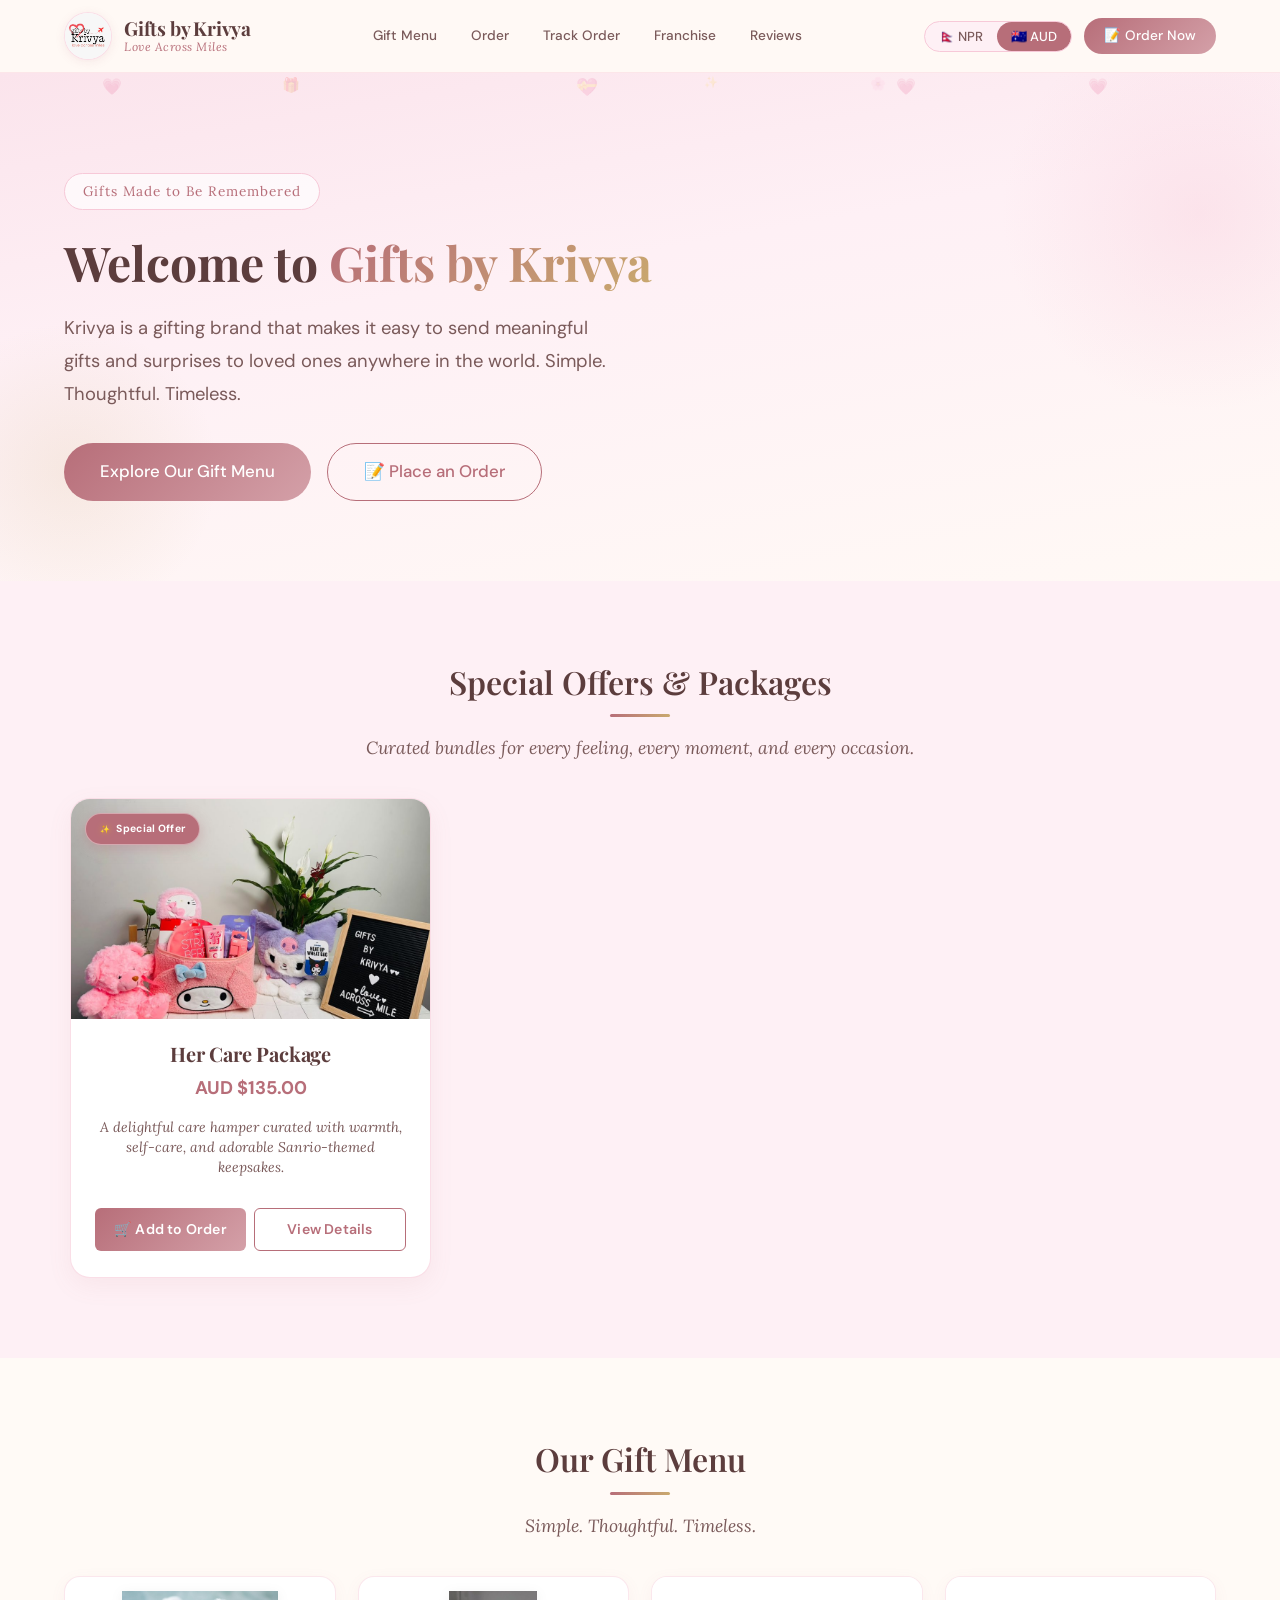
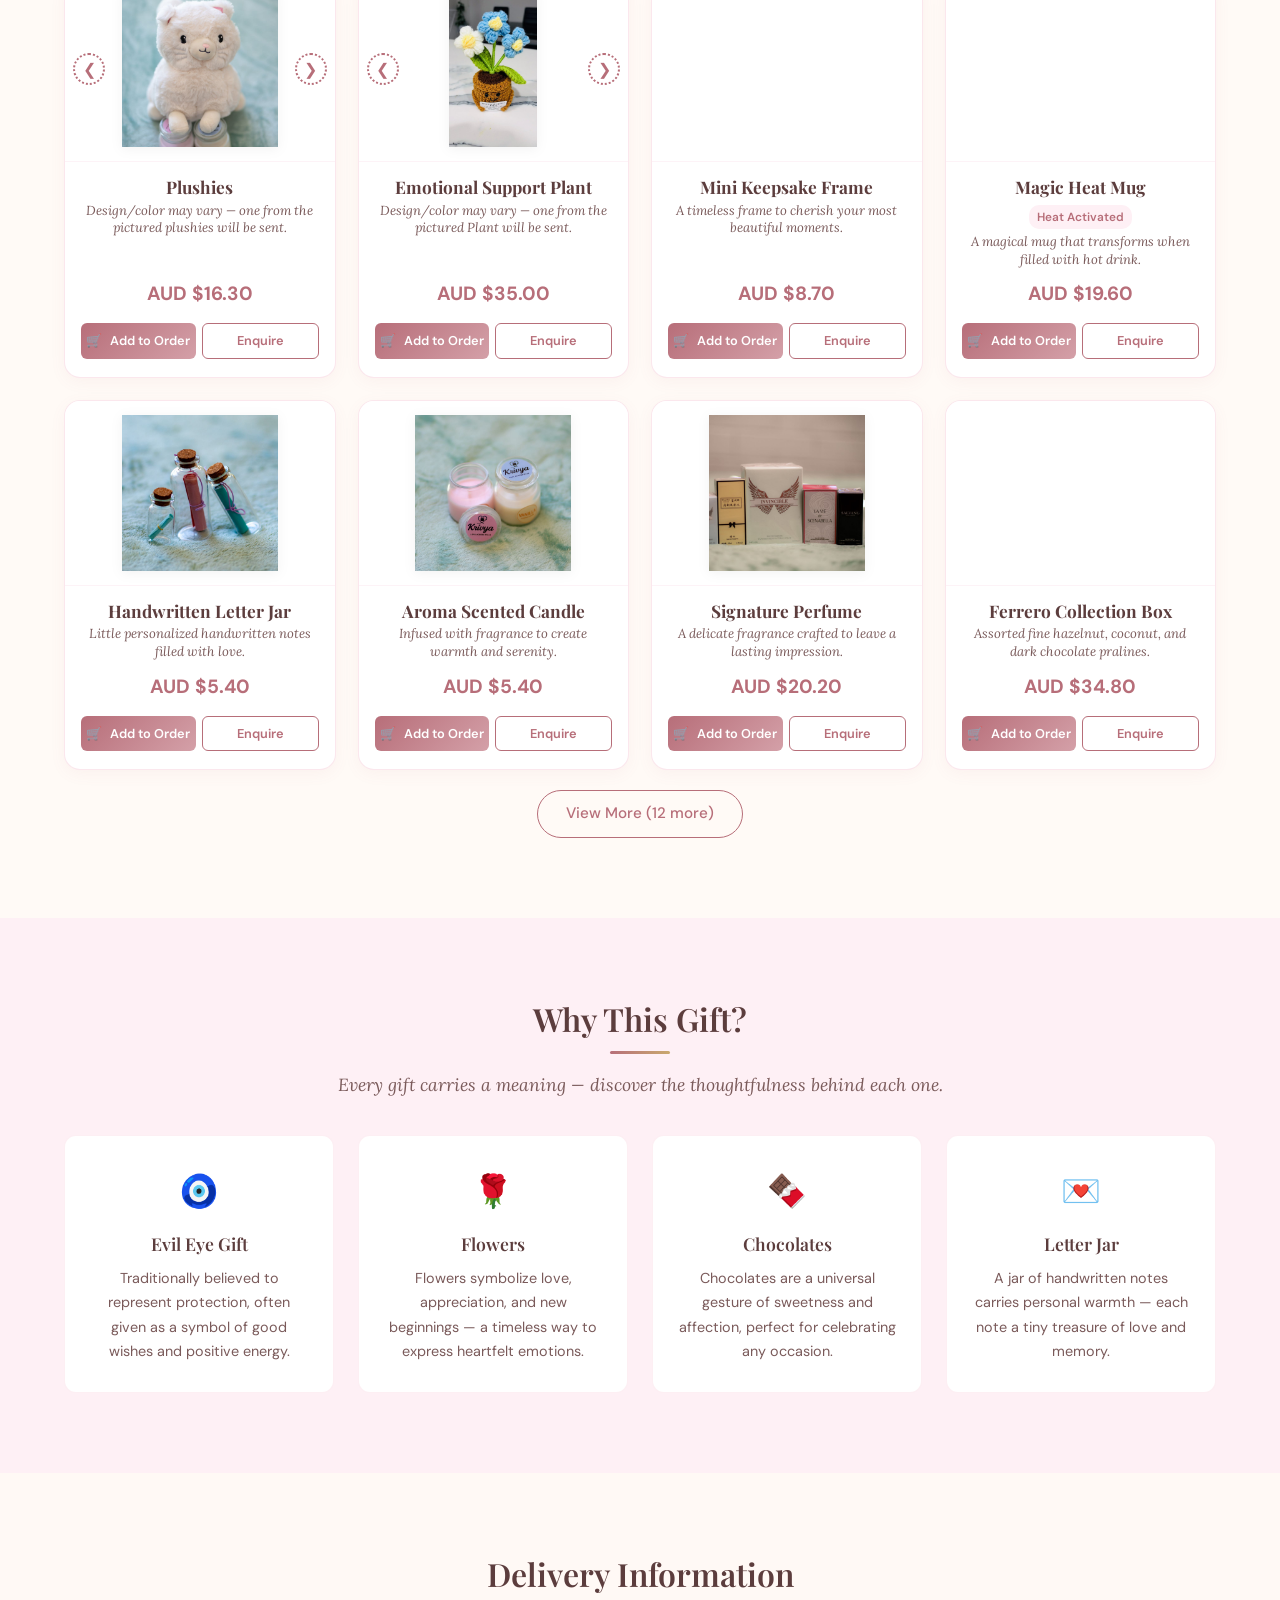
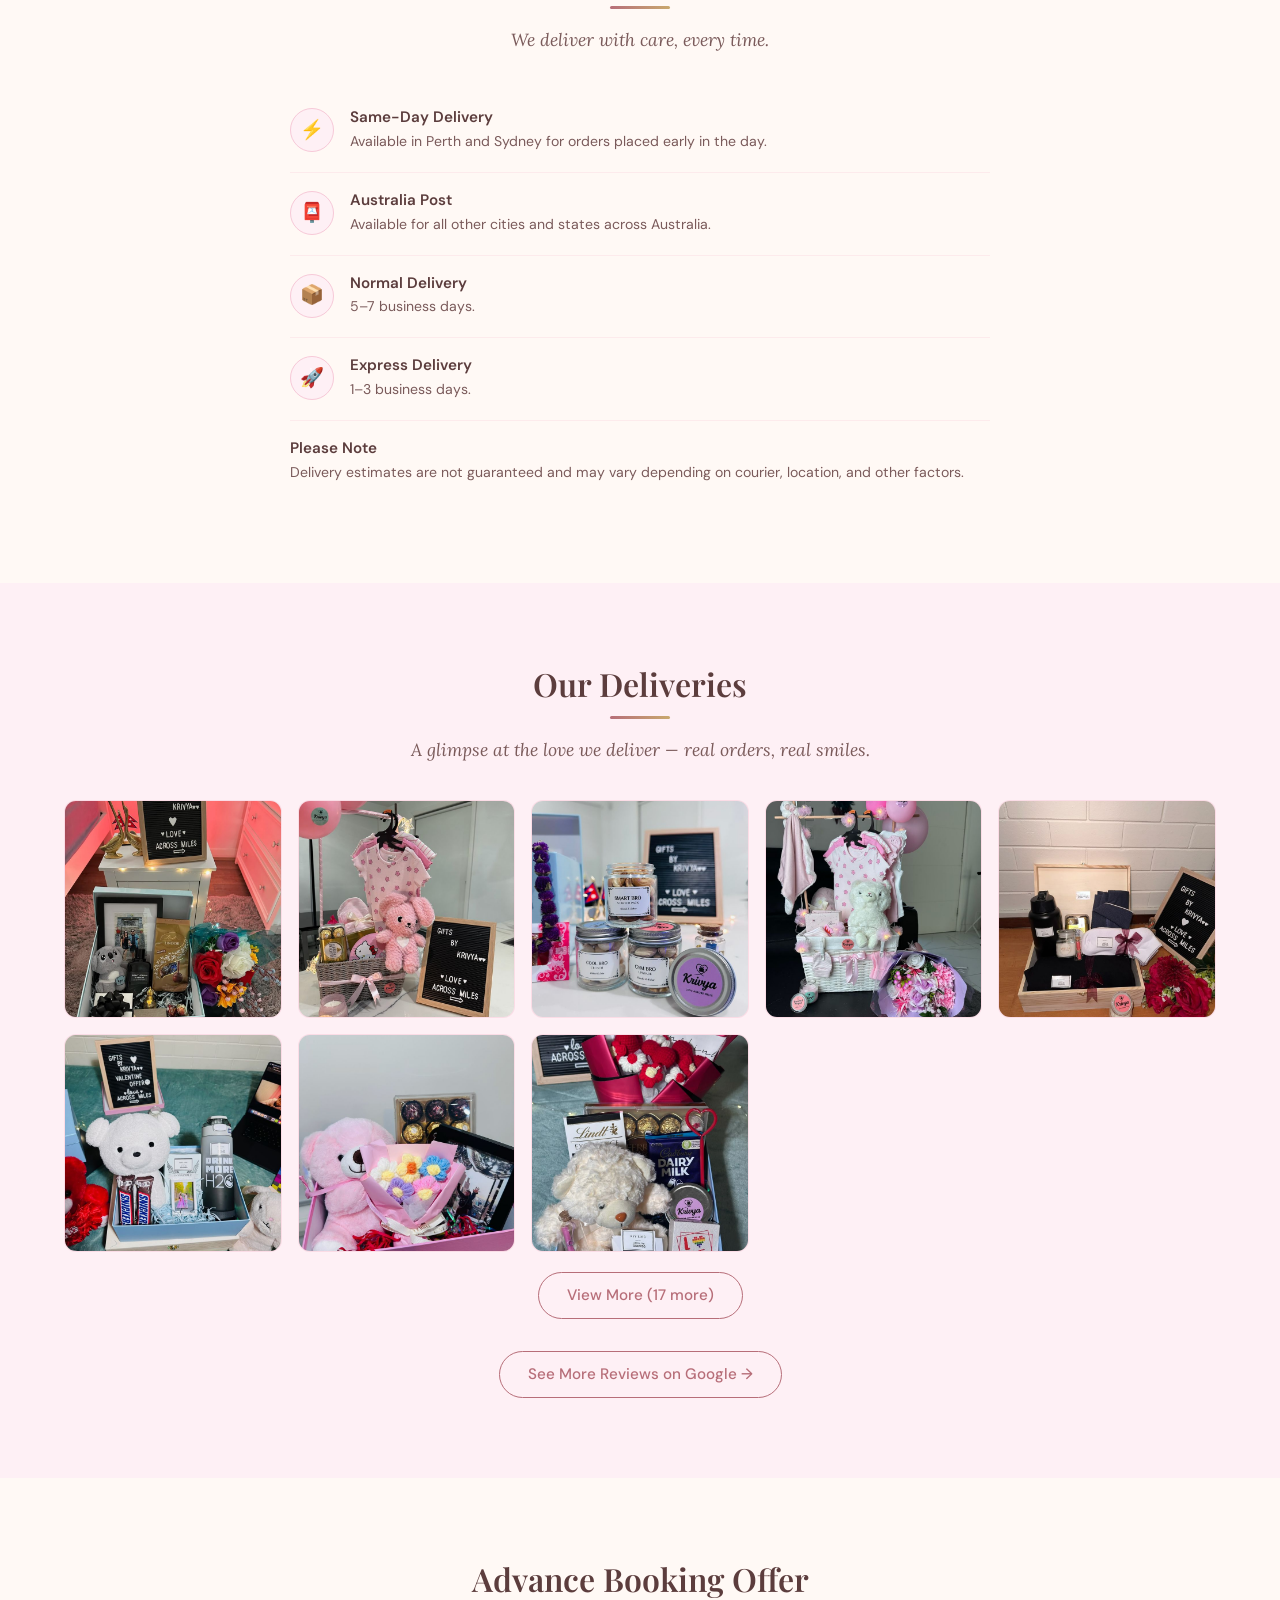
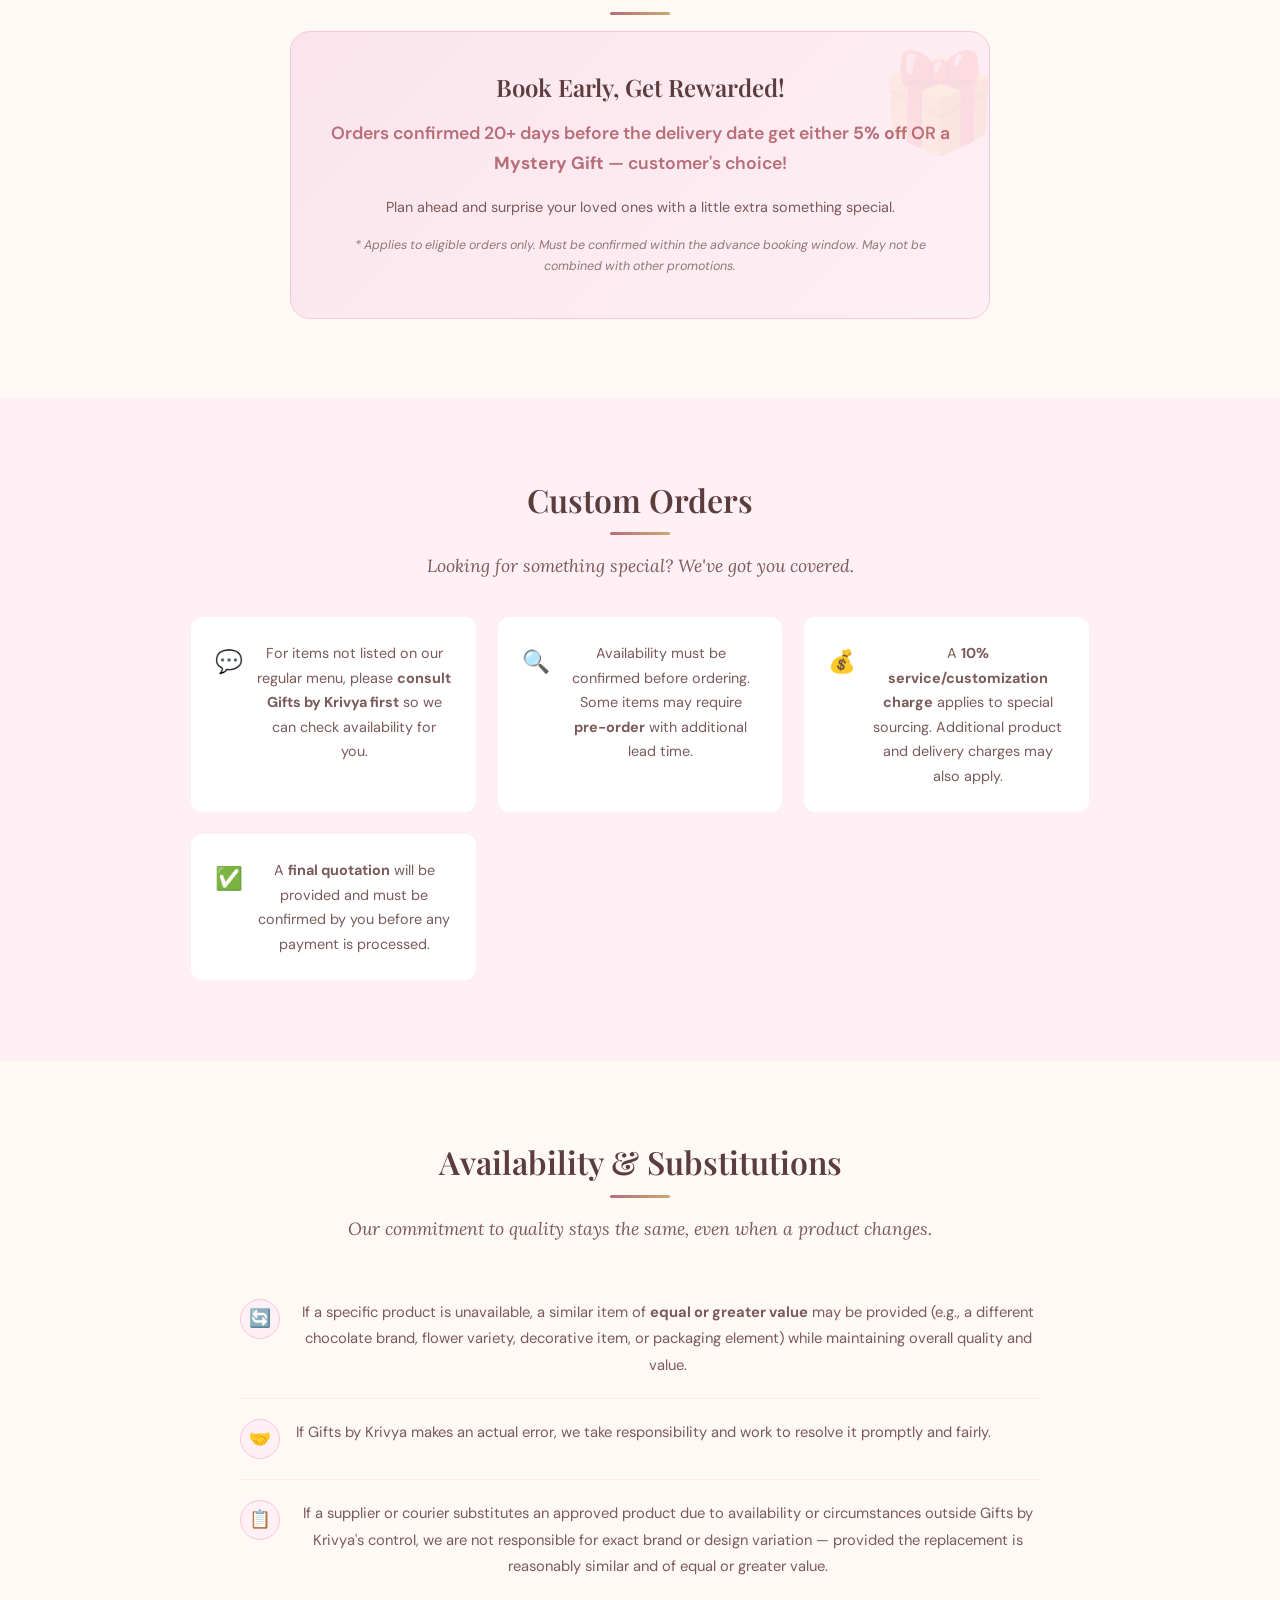
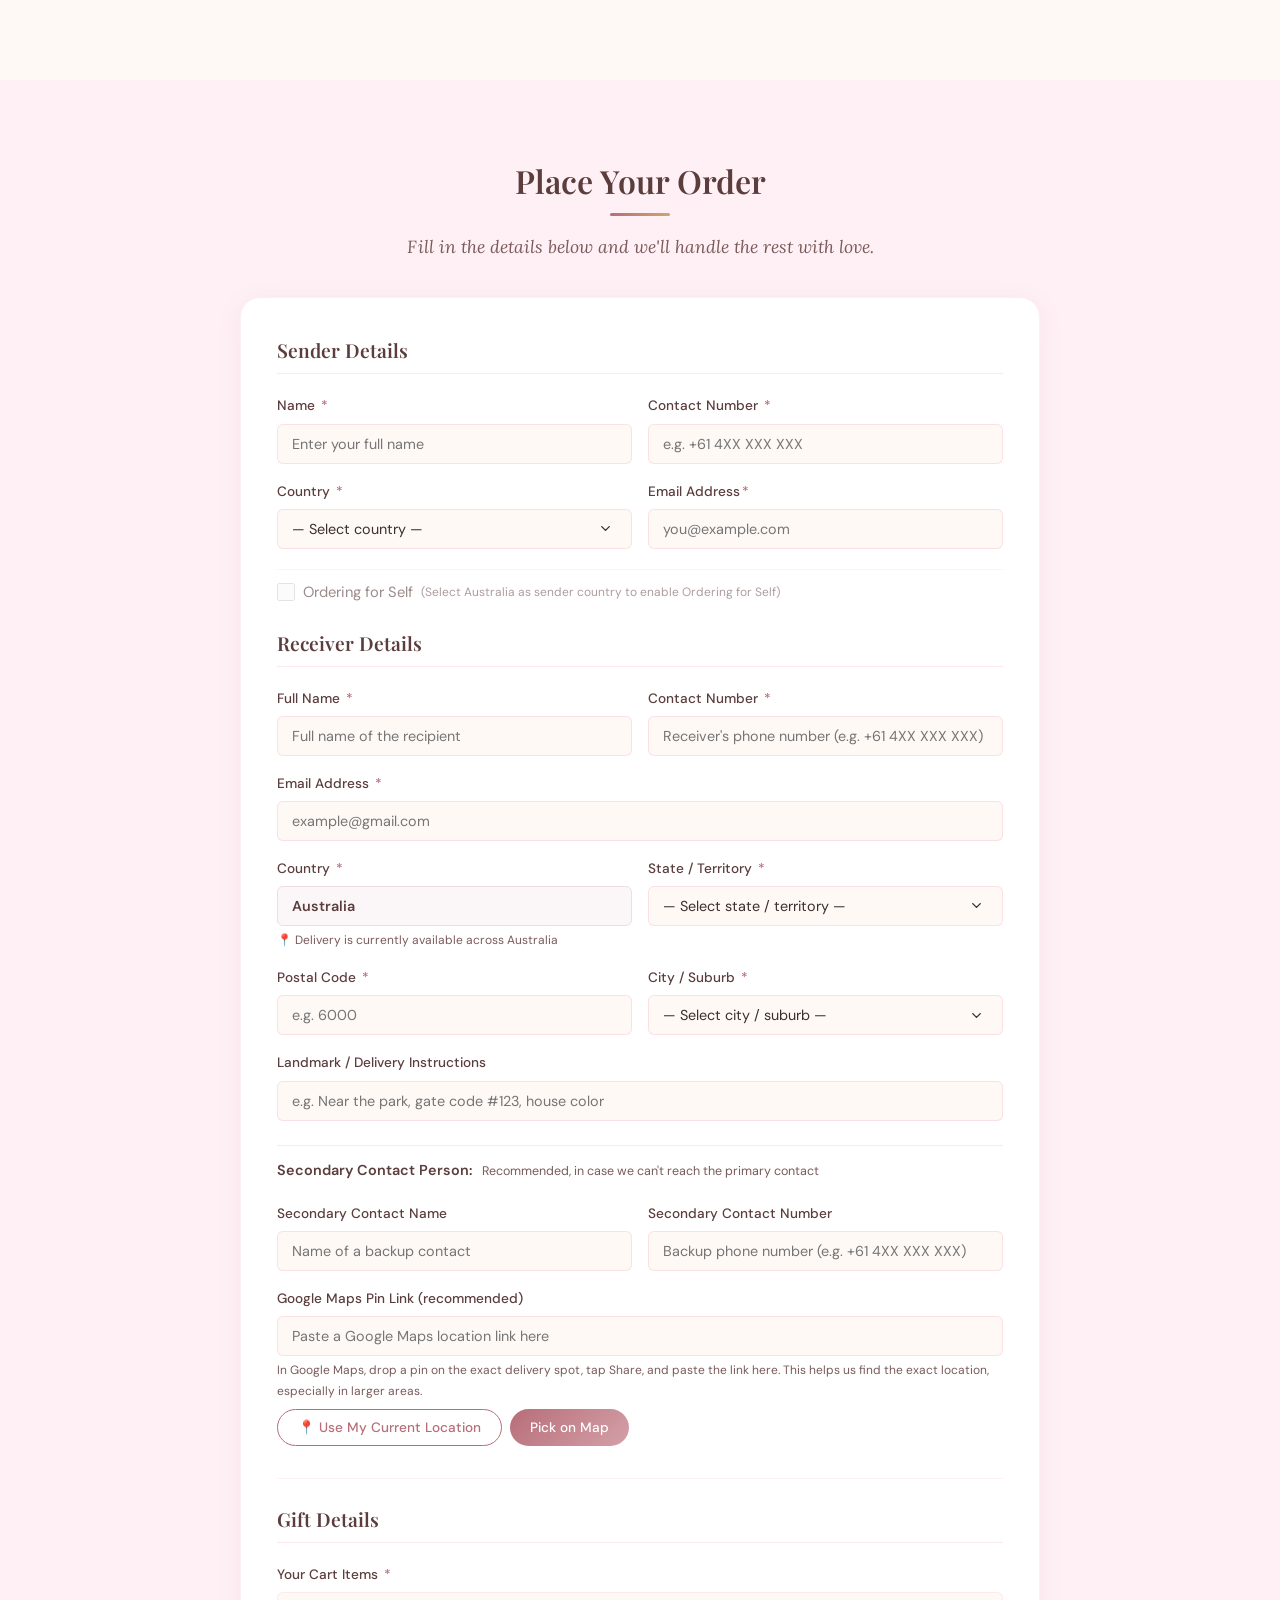
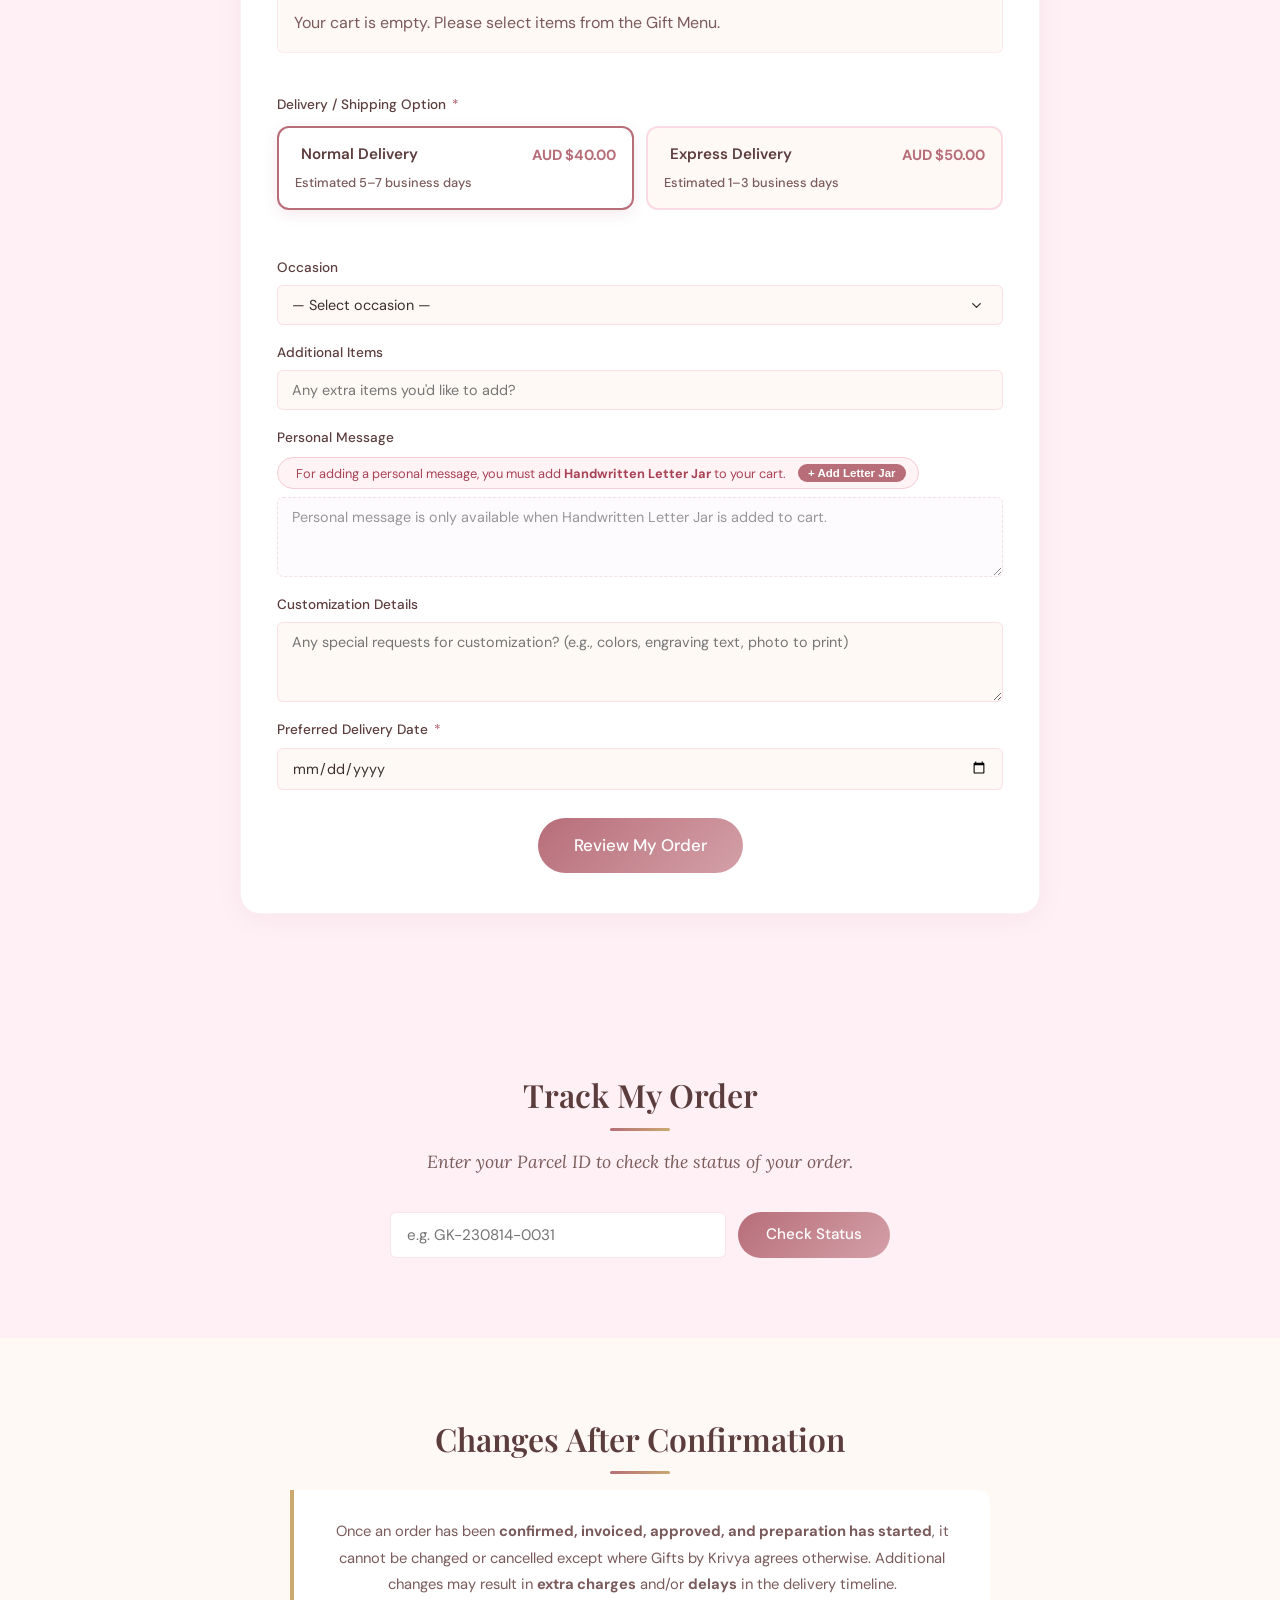
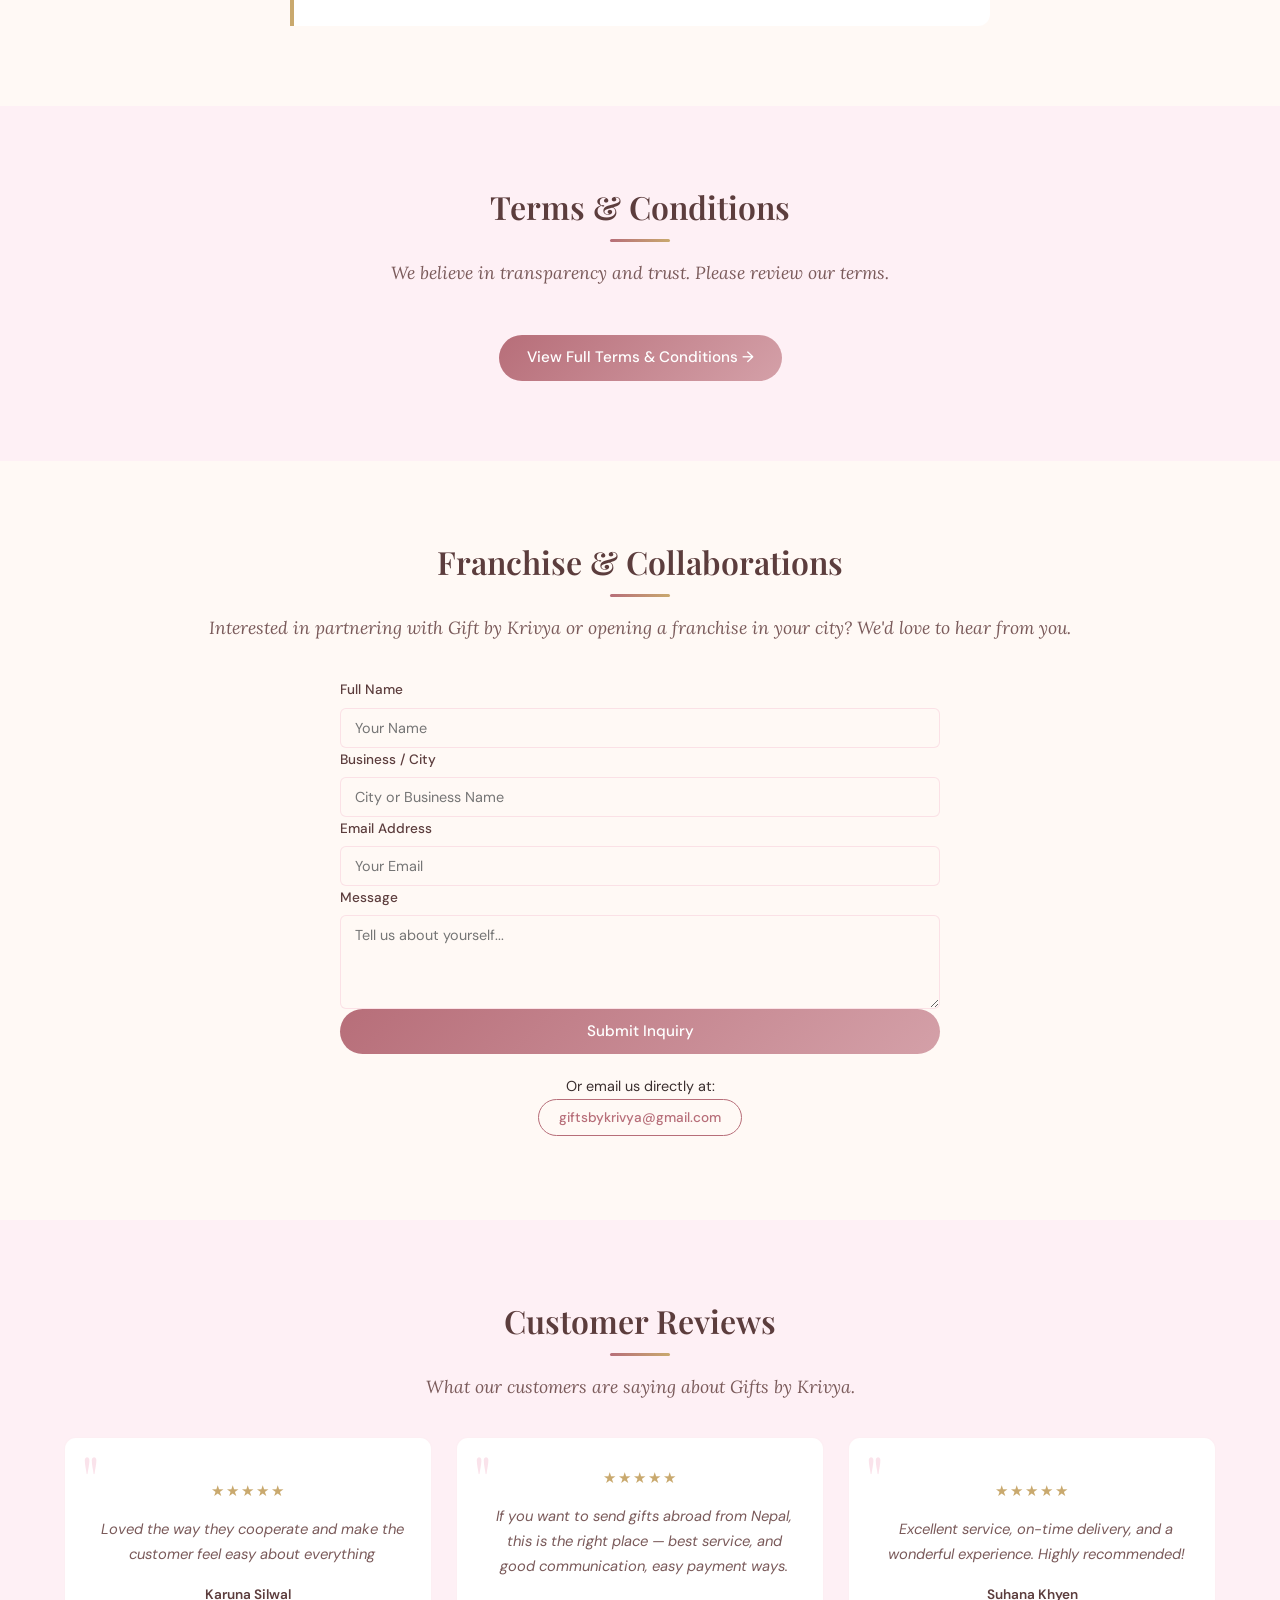
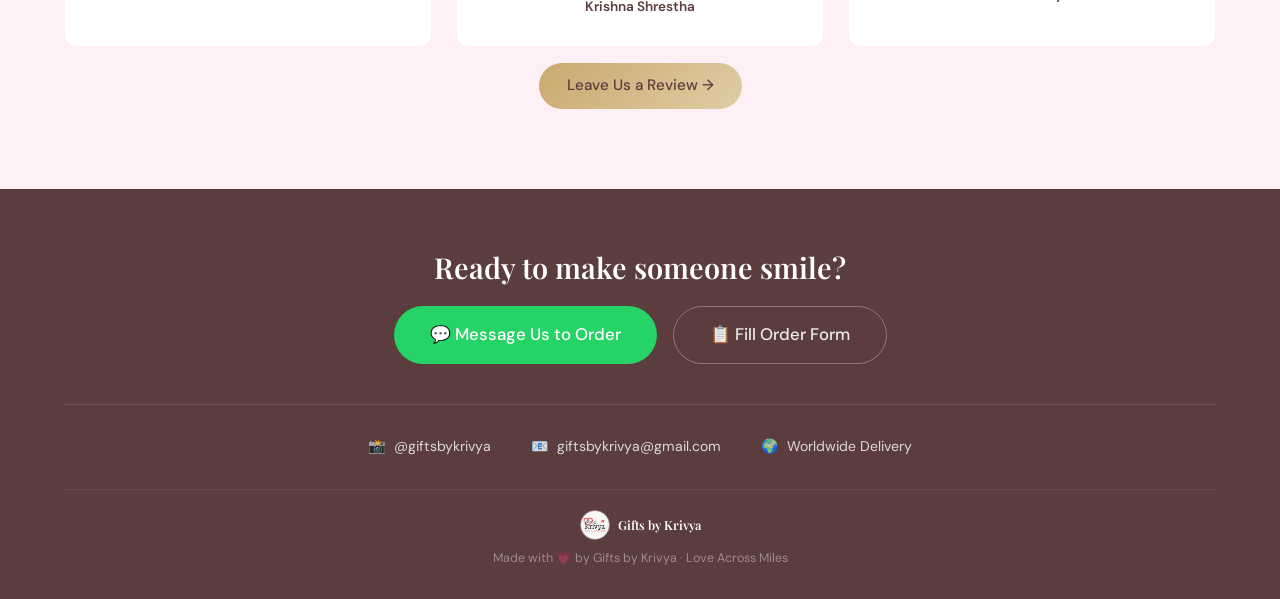
==== commit 7ff0b02e: "Update script, style, and index files" ====
--- a/index.html
+++ b/index.html
@@ -555,6 +555,11 @@
                   </div>
                 </label>
               </div>
+              <div id="real-bouquet-delivery-note" class="real-bouquet-delivery-note" style="display:none;">
+                <span class="note-icon"></span>
+                <span class="note-text">Since your order includes fresh flowers, we've selected Express Delivery to
+                  ensure they arrive beautifully fresh and vibrant — just as they should be!</span>
+              </div>
             </div>
           </div>
           <div class="form-row full">
--- a/css/style.css
+++ b/css/style.css
@@ -2953,53 +2953,72 @@
    LUXURY PAYMENT QR CARD STYLING (Single Clean Container)
    ────────────────────────────────────────────────────────────── */
 .luxury-qr-container {
-  max-width: 290px;
+  max-width: 320px;
   width: 100%;
-  margin: 0 auto 24px;
+  margin: 28px auto 28px;
 }
 
 .luxury-qr-card {
   background: var(--white);
-  border: 1.5px solid #f3d7df;
-  border-radius: 20px;
-  padding: 22px 20px 20px;
-  box-shadow: 0 10px 30px rgba(183, 110, 121, 0.12);
+  border: 1.5px solid #f0d4dc;
+  border-radius: 22px;
+  padding: 28px 24px 24px;
+  box-shadow: 0 8px 32px rgba(183, 110, 121, 0.10), 0 2px 8px rgba(0,0,0,0.04);
   text-align: center;
   position: relative;
   transition: transform 0.25s ease, box-shadow 0.25s ease;
+  overflow: hidden;
+}
+
+.luxury-qr-card::before {
+  content: '';
+  position: absolute;
+  top: 0; left: 0; right: 0;
+  height: 4px;
+  background: linear-gradient(90deg, var(--rose-gold), #f7c9d8, var(--rose-gold));
+  border-radius: 22px 22px 0 0;
 }
 
 .luxury-qr-card:hover {
-  box-shadow: 0 14px 38px rgba(183, 110, 121, 0.18);
+  box-shadow: 0 12px 40px rgba(183, 110, 121, 0.16), 0 4px 12px rgba(0,0,0,0.05);
+  transform: translateY(-2px);
 }
 
 .luxury-qr-title {
   font-family: var(--font-display);
-  font-size: 1.35rem;
+  font-size: 1.2rem;
   font-weight: 700;
   color: var(--espresso);
-  margin-bottom: 14px;
-  letter-spacing: 0.2px;
+  margin-bottom: 6px;
+  letter-spacing: 0.3px;
+}
+
+.luxury-qr-title + p {
+  font-size: 0.78rem;
+  color: var(--espresso-light);
+  margin: 0 0 16px;
 }
 
 .luxury-qr-frame {
   position: relative;
-  width: 210px;
-  height: 210px;
+  width: 230px;
+  height: 230px;
   margin: 0 auto;
   display: flex;
   align-items: center;
   justify-content: center;
   cursor: zoom-in;
-  border: none;
-  background: transparent;
-  padding: 0;
-  box-shadow: none;
-  transition: transform 0.2s ease;
+  background: #fff;
+  border: 2px solid #f3e4ea;
+  border-radius: 16px;
+  padding: 12px;
+  box-shadow: inset 0 1px 4px rgba(183, 110, 121, 0.06);
+  transition: transform 0.2s ease, box-shadow 0.2s ease;
 }
 
 .luxury-qr-frame:hover {
-  transform: scale(1.02);
+  transform: scale(1.03);
+  box-shadow: 0 6px 20px rgba(183, 110, 121, 0.12), inset 0 1px 4px rgba(183, 110, 121, 0.06);
 }
 
 .luxury-qr-image {
@@ -3007,21 +3026,75 @@
   height: 100%;
   object-fit: contain;
   display: block;
-  border-radius: 10px;
+  border-radius: 8px;
 }
 
 .luxury-qr-zoom-hint {
   position: absolute;
-  bottom: 6px;
-  background: rgba(40, 30, 30, 0.75);
-  backdrop-filter: blur(4px);
+  bottom: 8px;
+  left: 50%;
+  transform: translateX(-50%);
+  background: rgba(40, 30, 30, 0.72);
+  backdrop-filter: blur(6px);
   color: #ffffff;
-  font-size: 0.65rem;
+  font-size: 0.68rem;
   font-weight: 600;
-  padding: 3px 8px;
+  padding: 4px 12px;
+  border-radius: 20px;
+  opacity: 0;
+  transition: opacity 0.25s ease;
+  pointer-events: none;
+  white-space: nowrap;
+}
+
+.luxury-qr-frame:hover .luxury-qr-zoom-hint {
+  opacity: 1;
+}
+
+/* ──────────────────────────────────────────────────────────────
+   REAL BOUQUET → EXPRESS DELIVERY NOTE
+   ────────────────────────────────────────────────────────────── */
+.real-bouquet-delivery-note {
+  display: flex;
+  align-items: flex-start;
+  gap: 10px;
+  margin-top: 12px;
+  padding: 12px 16px;
+  background: linear-gradient(135deg, #fff5f8, #fef0f4);
+  border: 1.5px solid rgba(247, 170, 195, 0.45);
+  border-left: 3.5px solid var(--rose-gold);
   border-radius: 12px;
-  opacity: 0.9;
+  animation: noteFadeIn 0.4s ease;
+}
+
+.real-bouquet-delivery-note .note-icon {
+  font-size: 1.25rem;
+  line-height: 1.4;
+  flex-shrink: 0;
+}
+
+.real-bouquet-delivery-note .note-text {
+  font-size: 0.82rem;
+  line-height: 1.55;
+  color: var(--espresso);
+  font-weight: 500;
+}
+
+@keyframes noteFadeIn {
+  from { opacity: 0; transform: translateY(-6px); }
+  to   { opacity: 1; transform: translateY(0); }
+}
+
+/* Disabled Normal Delivery card when Real Bouquet is in cart */
+.delivery-method-card.disabled-delivery {
+  opacity: 0.45;
   pointer-events: none;
+  cursor: not-allowed;
+  filter: grayscale(0.3);
+  border-color: rgba(200, 200, 200, 0.5);
+  background: rgba(240, 238, 236, 0.5);
+  transform: none !important;
+  box-shadow: none !important;
 }
 
 /* Date picker click-anywhere helper */
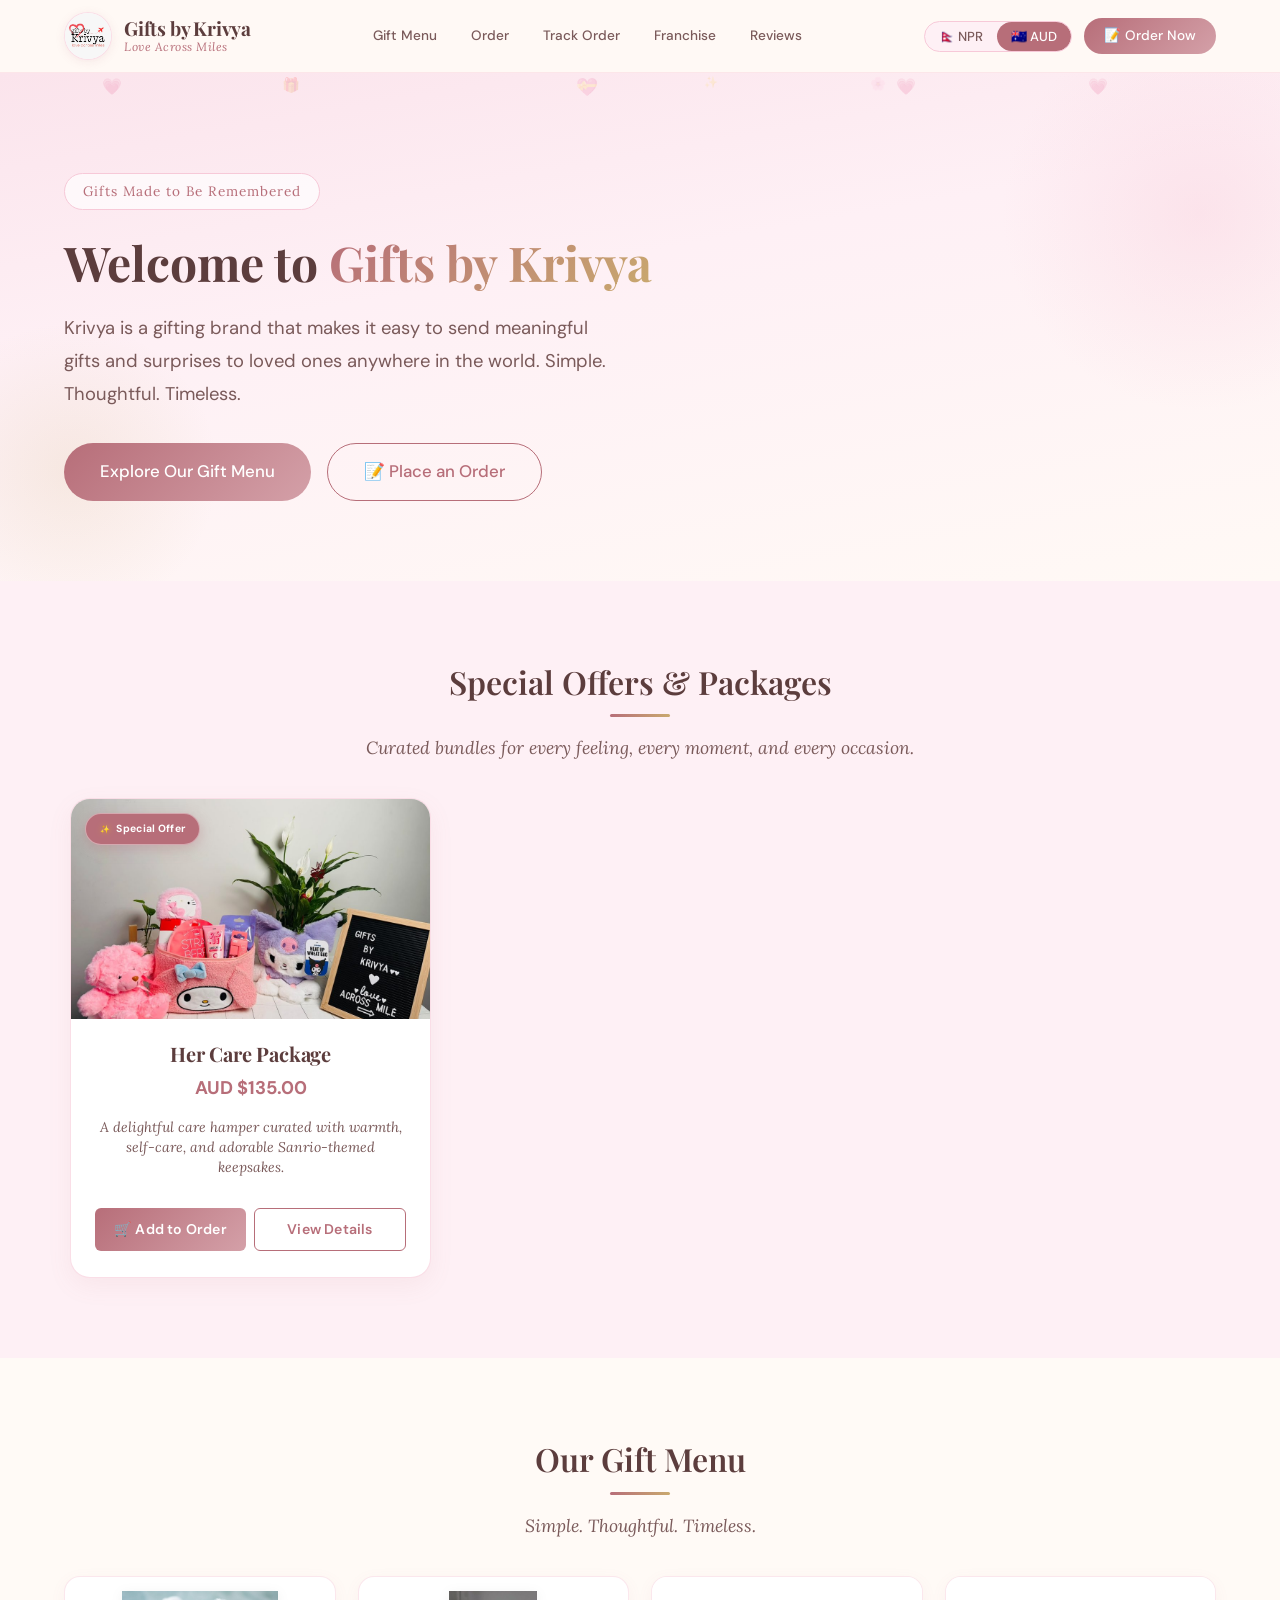
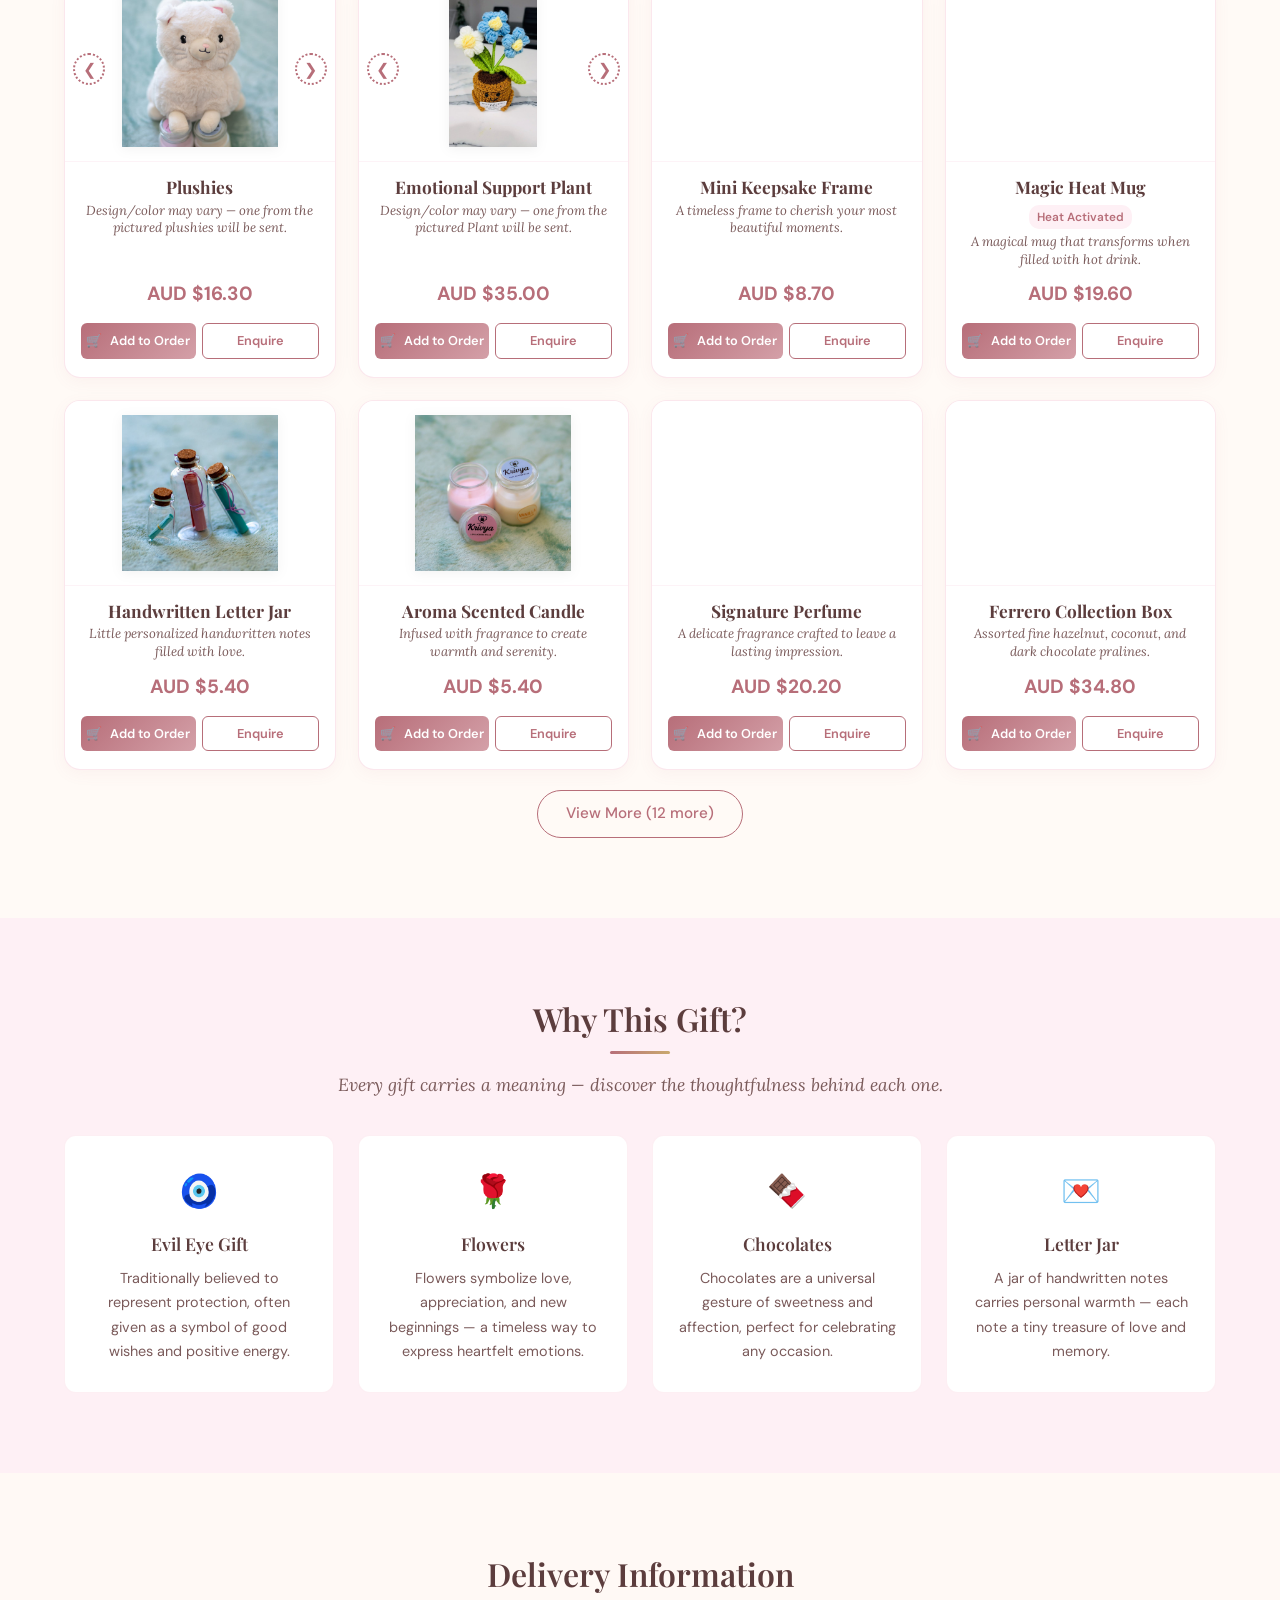
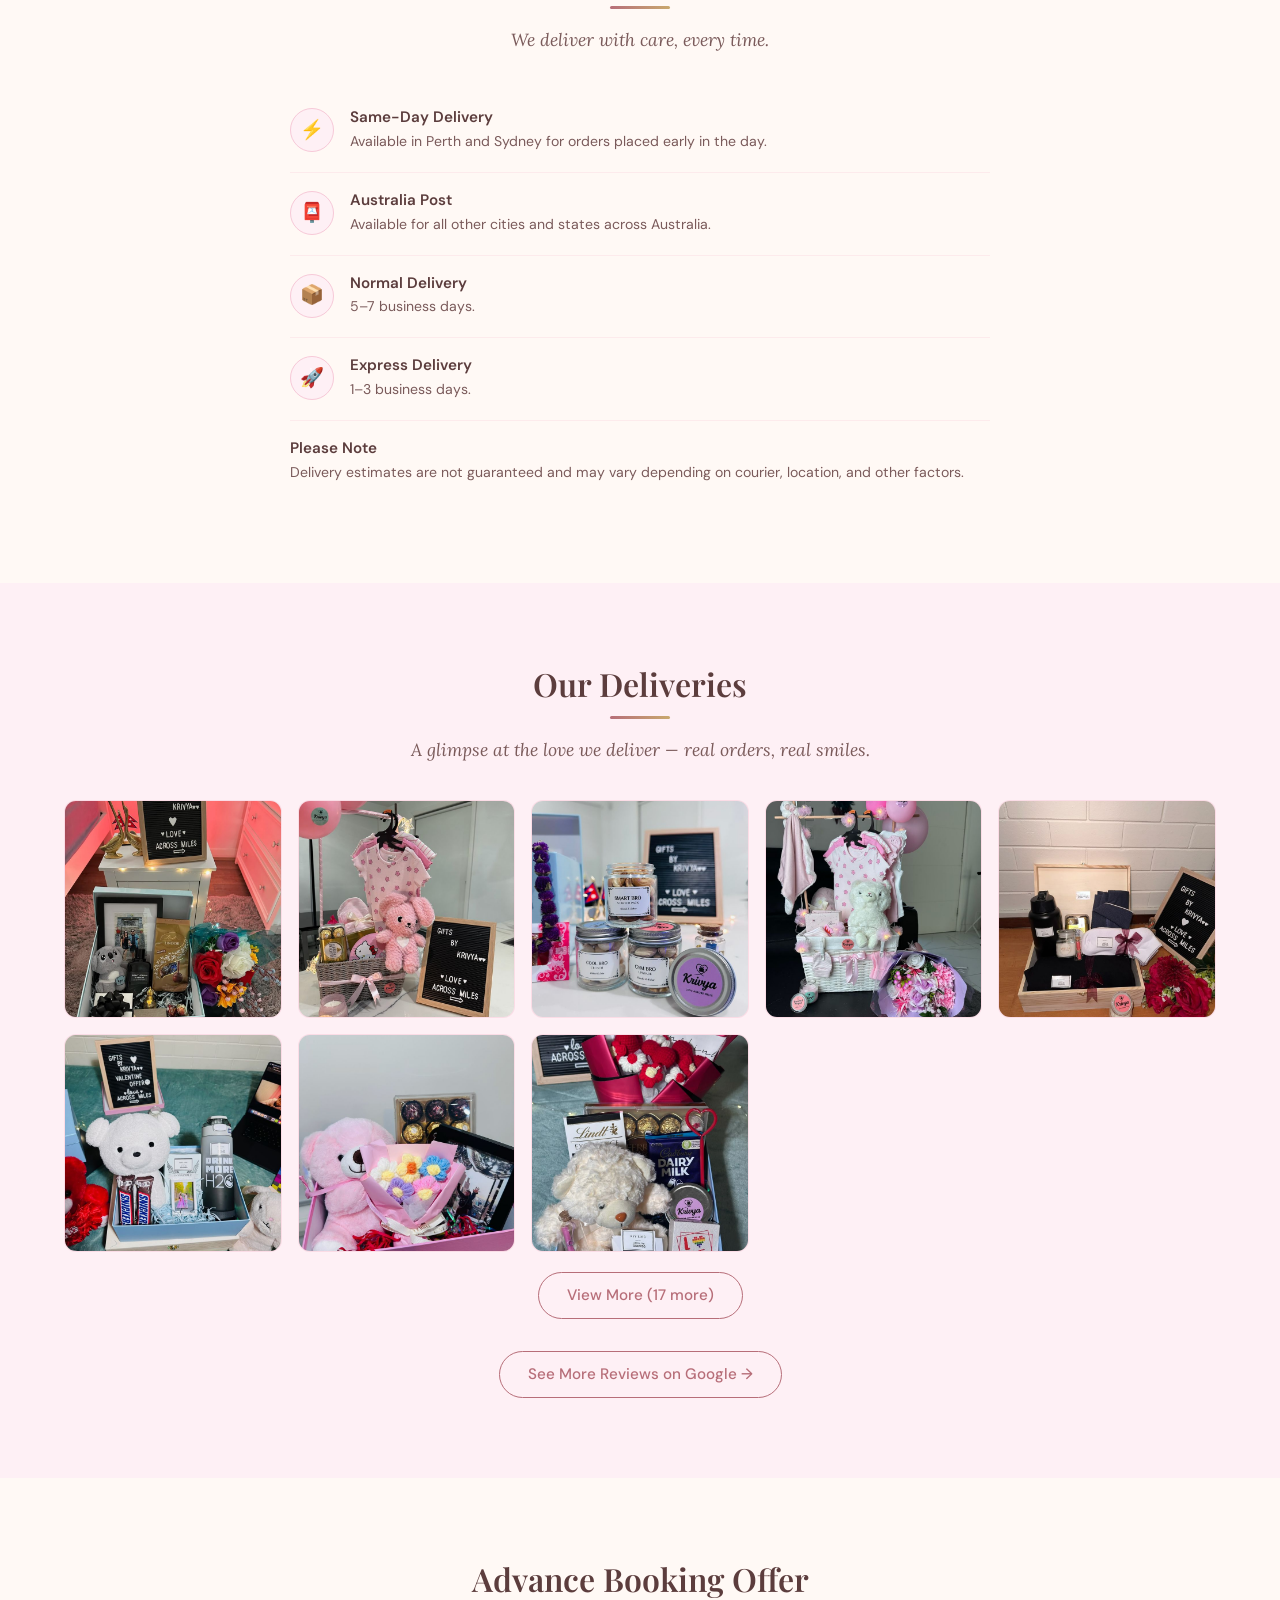
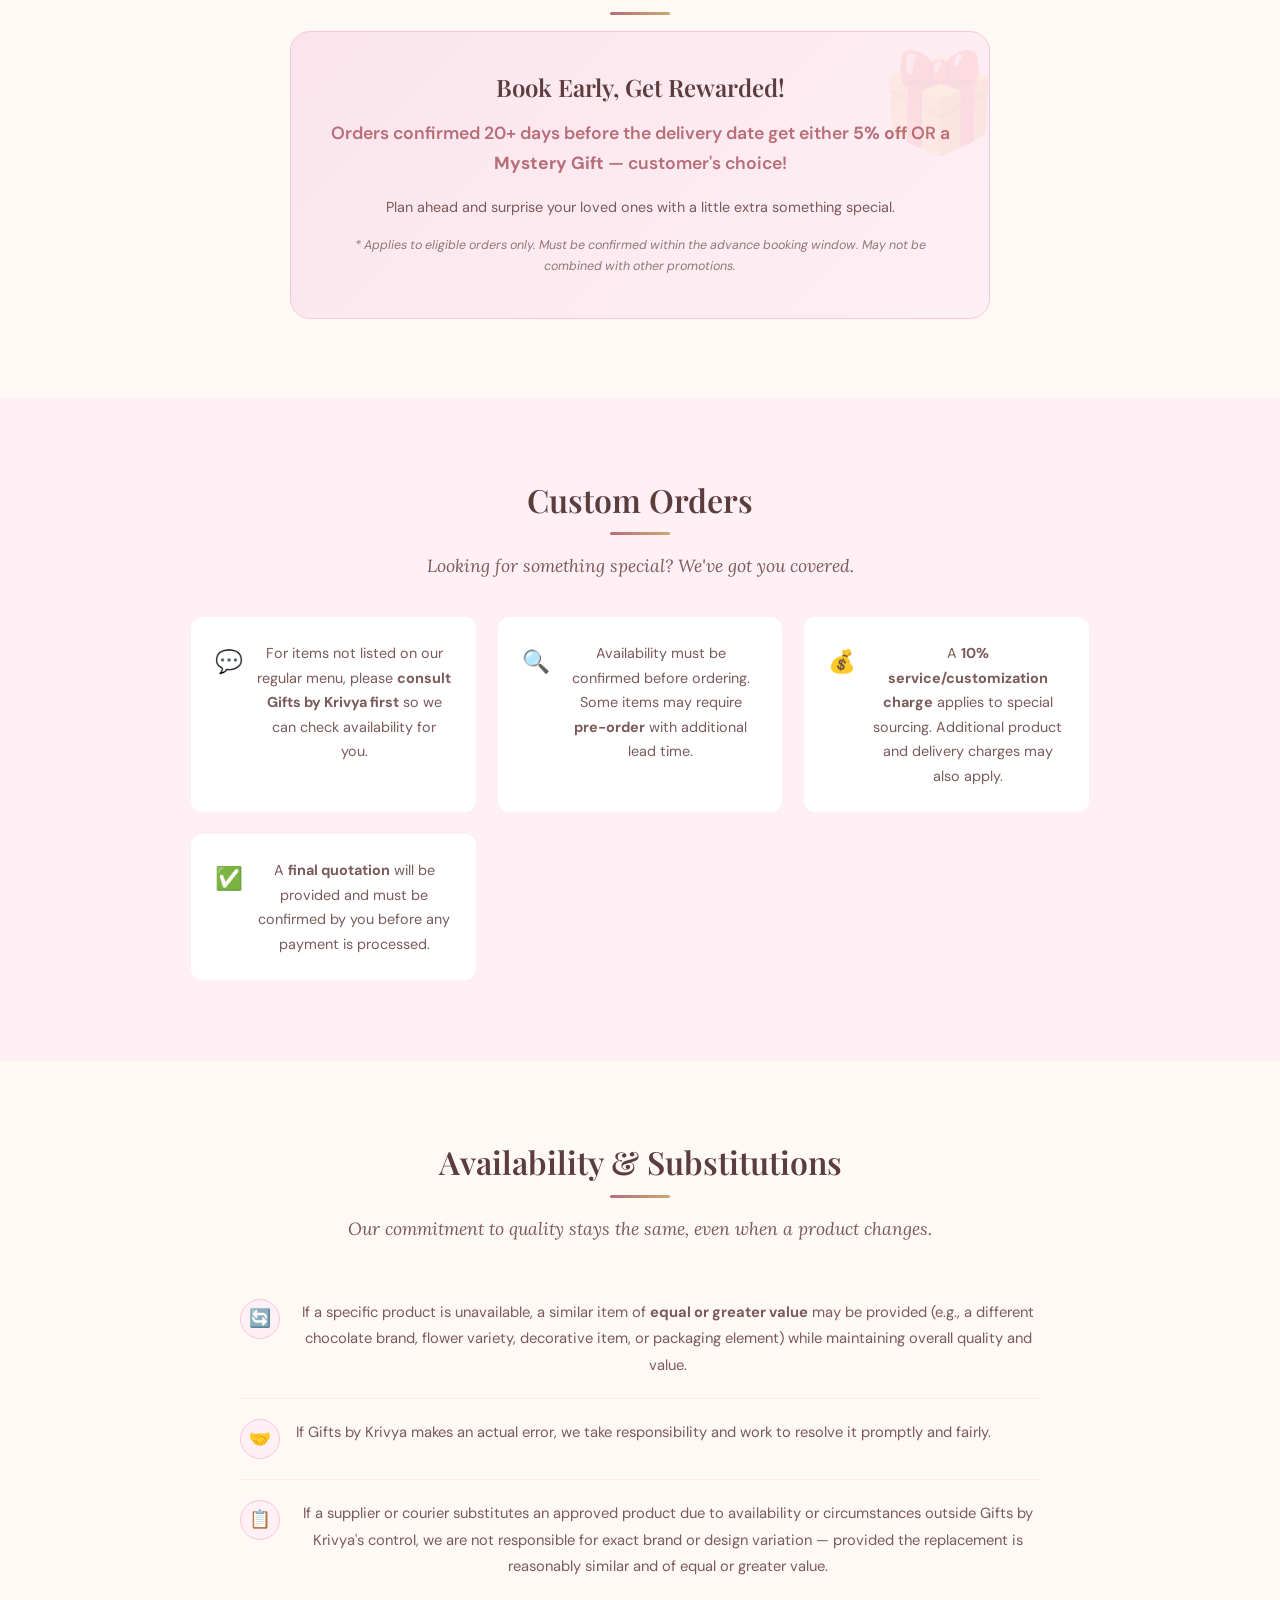
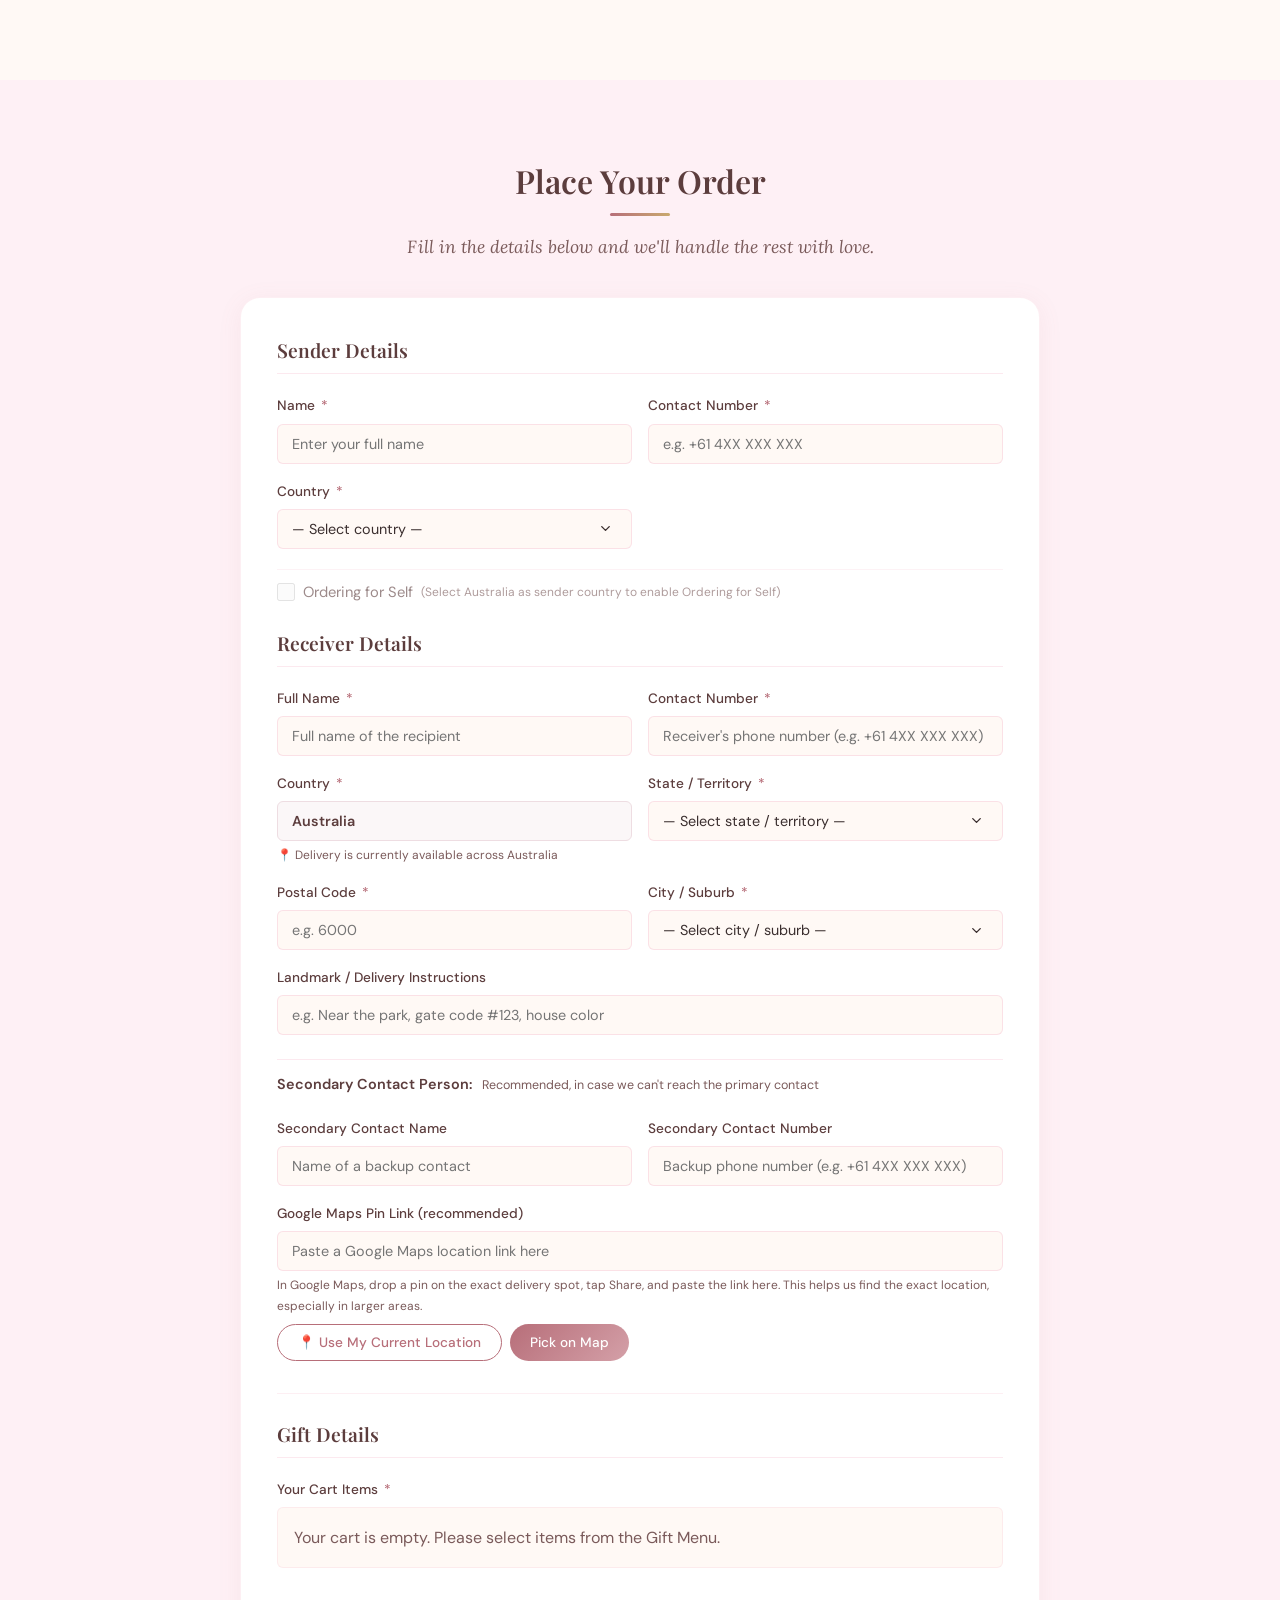
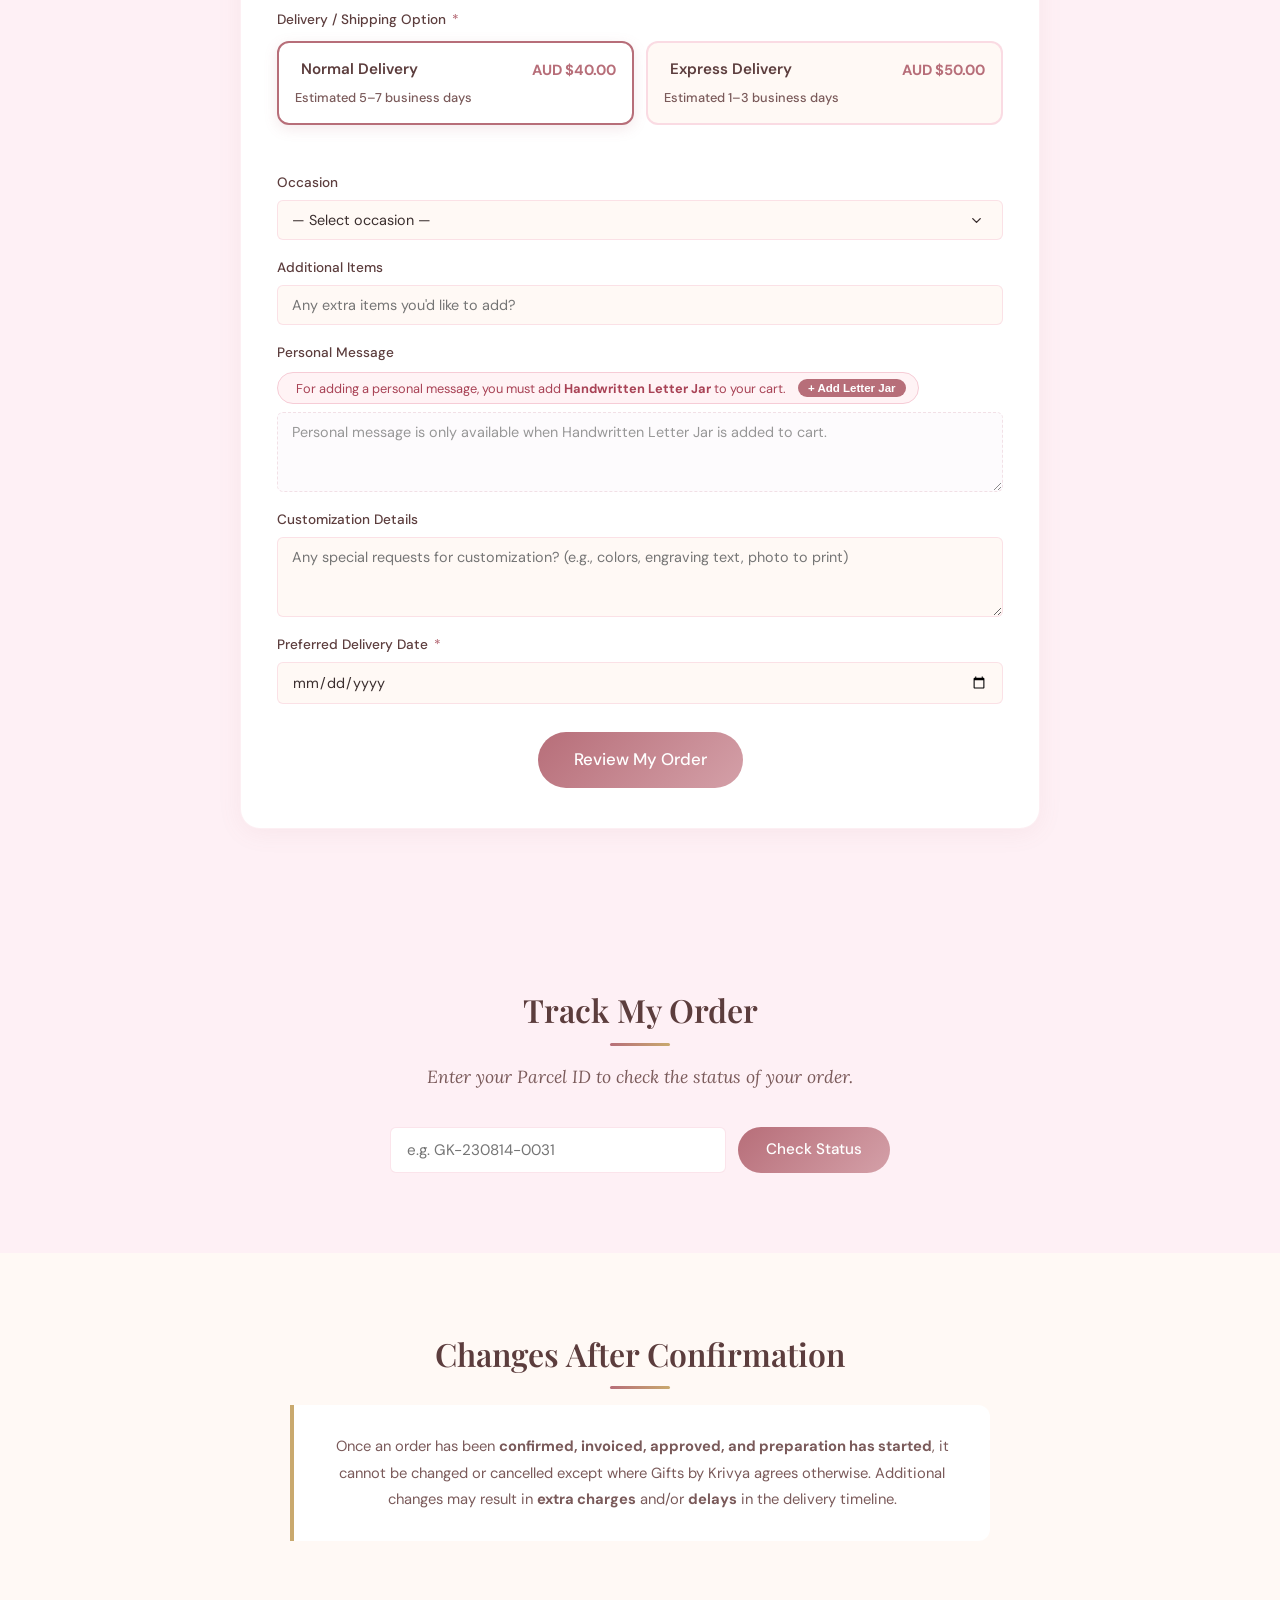
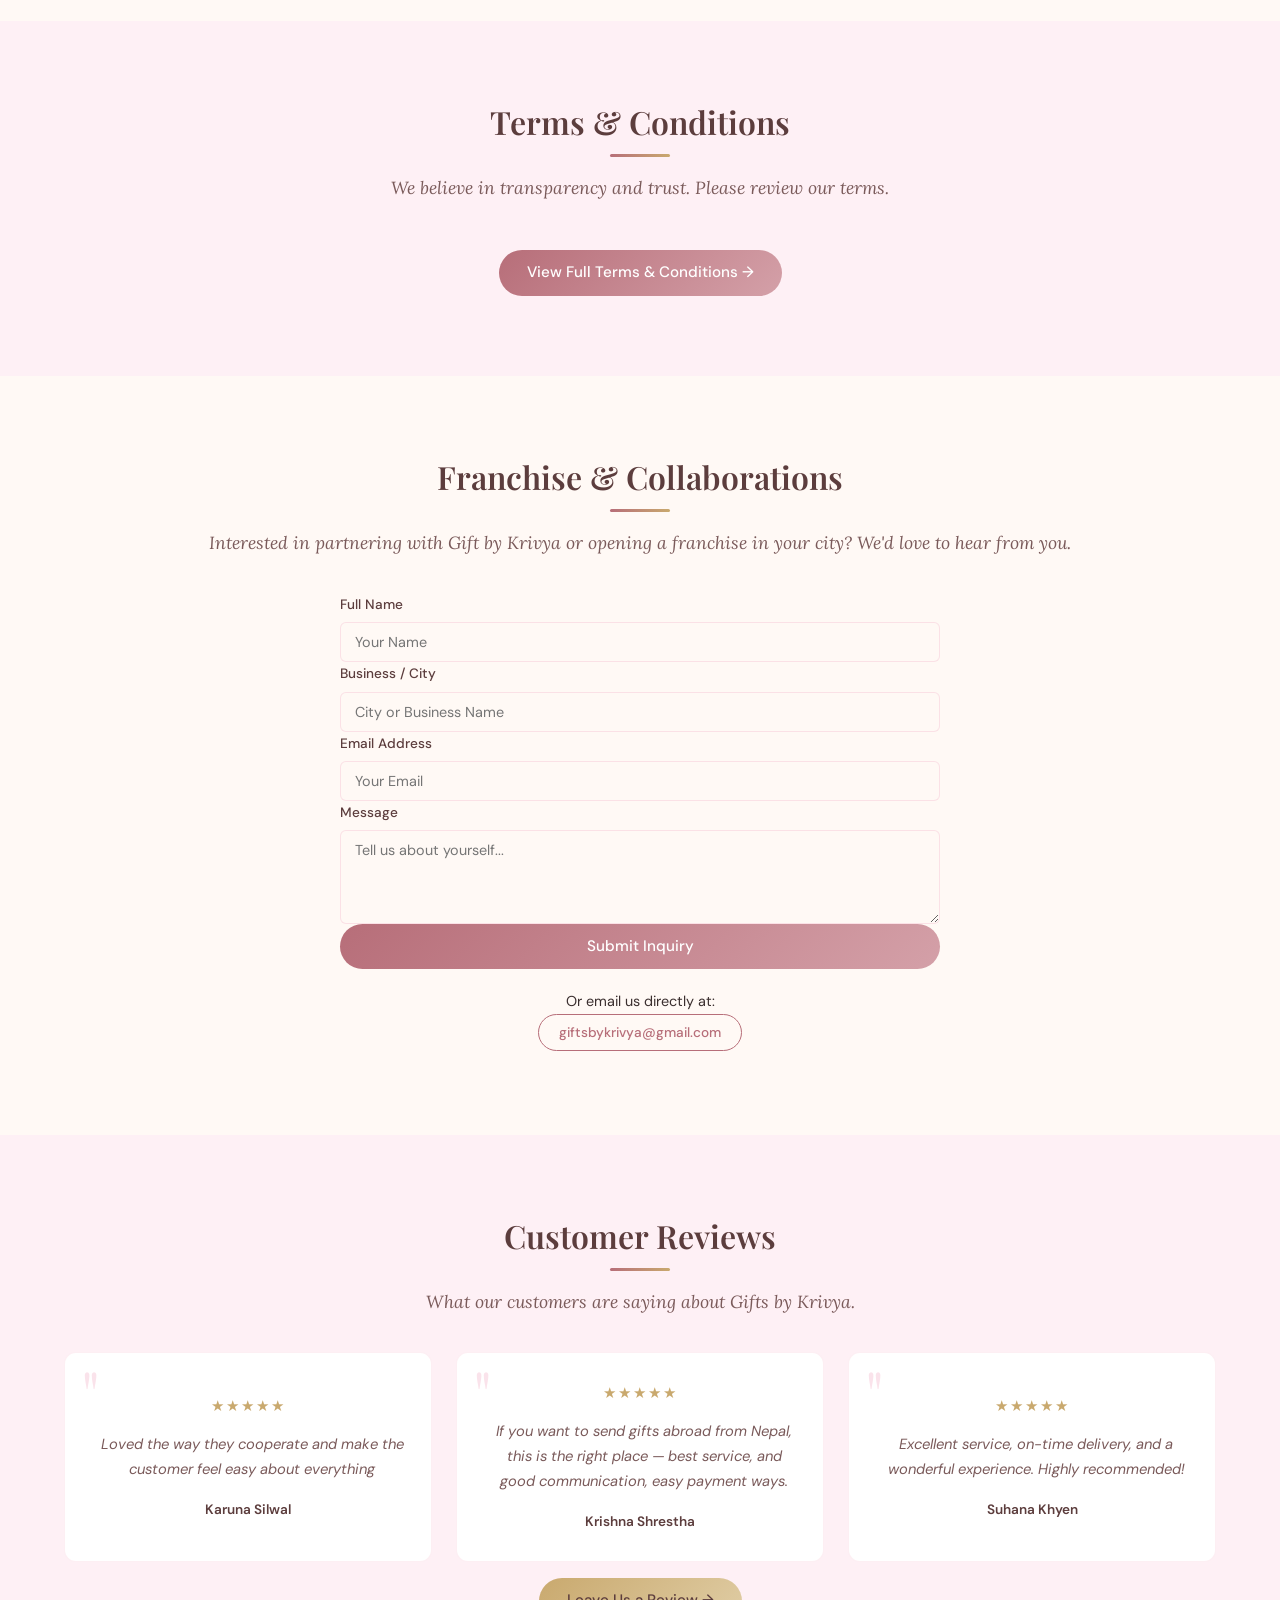
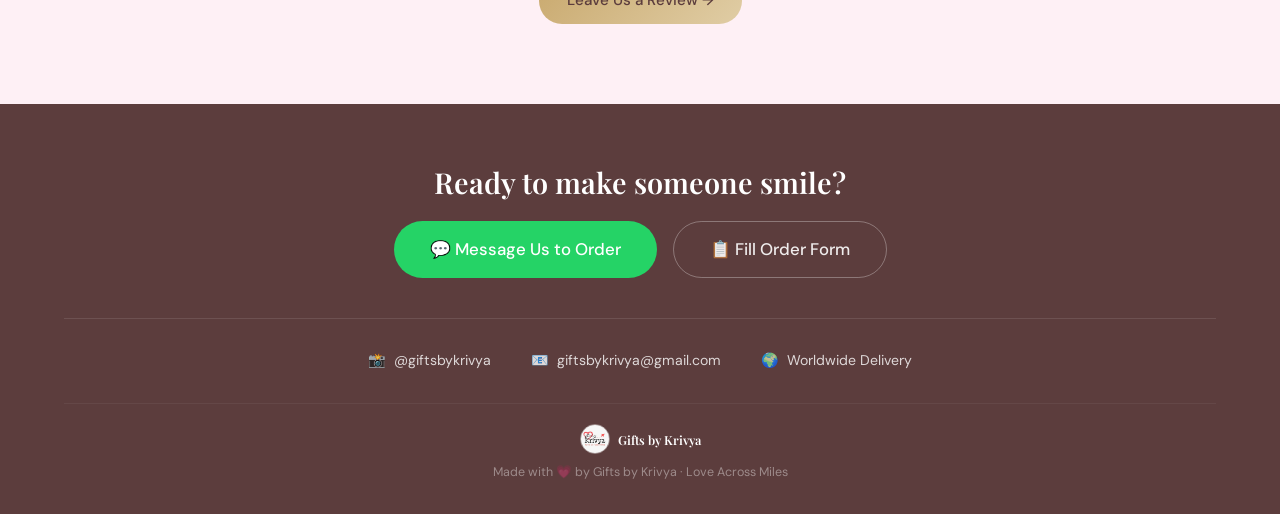
==== commit 0d6e2311: "Update script, style, and index files" ====
--- a/index.html
+++ b/index.html
@@ -384,16 +384,204 @@
               <label for="sender-country">Country <span class="required">*</span></label>
               <select id="sender-country" name="sender-country" required>
                 <option value="">— Select country —</option>
+                <option value="Australia">Australia</option>
+                <option value="Afghanistan">Afghanistan</option>
+                <option value="Albania">Albania</option>
+                <option value="Algeria">Algeria</option>
+                <option value="Andorra">Andorra</option>
+                <option value="Angola">Angola</option>
+                <option value="Antigua and Barbuda">Antigua and Barbuda</option>
+                <option value="Argentina">Argentina</option>
+                <option value="Armenia">Armenia</option>
+                <option value="Austria">Austria</option>
+                <option value="Azerbaijan">Azerbaijan</option>
+                <option value="Bahamas">Bahamas</option>
+                <option value="Bahrain">Bahrain</option>
+                <option value="Bangladesh">Bangladesh</option>
+                <option value="Barbados">Barbados</option>
+                <option value="Belarus">Belarus</option>
+                <option value="Belgium">Belgium</option>
+                <option value="Belize">Belize</option>
+                <option value="Benin">Benin</option>
+                <option value="Bhutan">Bhutan</option>
+                <option value="Bolivia">Bolivia</option>
+                <option value="Bosnia and Herzegovina">Bosnia and Herzegovina</option>
+                <option value="Botswana">Botswana</option>
+                <option value="Brazil">Brazil</option>
+                <option value="Brunei">Brunei</option>
+                <option value="Bulgaria">Bulgaria</option>
+                <option value="Burkina Faso">Burkina Faso</option>
+                <option value="Burundi">Burundi</option>
+                <option value="Cabo Verde">Cabo Verde</option>
+                <option value="Cambodia">Cambodia</option>
+                <option value="Cameroon">Cameroon</option>
+                <option value="Canada">Canada</option>
+                <option value="Central African Republic">Central African Republic</option>
+                <option value="Chad">Chad</option>
+                <option value="Chile">Chile</option>
+                <option value="China">China</option>
+                <option value="Colombia">Colombia</option>
+                <option value="Comoros">Comoros</option>
+                <option value="Congo (Brazzaville)">Congo (Brazzaville)</option>
+                <option value="Congo (Kinshasa)">Congo (Kinshasa)</option>
+                <option value="Costa Rica">Costa Rica</option>
+                <option value="Croatia">Croatia</option>
+                <option value="Cuba">Cuba</option>
+                <option value="Cyprus">Cyprus</option>
+                <option value="Czech Republic">Czech Republic</option>
+                <option value="Denmark">Denmark</option>
+                <option value="Djibouti">Djibouti</option>
+                <option value="Dominica">Dominica</option>
+                <option value="Dominican Republic">Dominican Republic</option>
+                <option value="Ecuador">Ecuador</option>
+                <option value="Egypt">Egypt</option>
+                <option value="El Salvador">El Salvador</option>
+                <option value="Equatorial Guinea">Equatorial Guinea</option>
+                <option value="Eritrea">Eritrea</option>
+                <option value="Estonia">Estonia</option>
+                <option value="Eswatini">Eswatini</option>
+                <option value="Ethiopia">Ethiopia</option>
+                <option value="Fiji">Fiji</option>
+                <option value="Finland">Finland</option>
+                <option value="France">France</option>
+                <option value="Gabon">Gabon</option>
+                <option value="Gambia">Gambia</option>
+                <option value="Georgia">Georgia</option>
+                <option value="Germany">Germany</option>
+                <option value="Ghana">Ghana</option>
+                <option value="Greece">Greece</option>
+                <option value="Grenada">Grenada</option>
+                <option value="Guatemala">Guatemala</option>
+                <option value="Guinea">Guinea</option>
+                <option value="Guinea-Bissau">Guinea-Bissau</option>
+                <option value="Guyana">Guyana</option>
+                <option value="Haiti">Haiti</option>
+                <option value="Honduras">Honduras</option>
+                <option value="Hungary">Hungary</option>
+                <option value="Iceland">Iceland</option>
+                <option value="India">India</option>
+                <option value="Indonesia">Indonesia</option>
+                <option value="Iran">Iran</option>
+                <option value="Iraq">Iraq</option>
+                <option value="Ireland">Ireland</option>
+                <option value="Israel">Israel</option>
+                <option value="Italy">Italy</option>
+                <option value="Ivory Coast">Ivory Coast</option>
+                <option value="Jamaica">Jamaica</option>
+                <option value="Japan">Japan</option>
+                <option value="Jordan">Jordan</option>
+                <option value="Kazakhstan">Kazakhstan</option>
+                <option value="Kenya">Kenya</option>
+                <option value="Kiribati">Kiribati</option>
+                <option value="Kuwait">Kuwait</option>
+                <option value="Kyrgyzstan">Kyrgyzstan</option>
+                <option value="Laos">Laos</option>
+                <option value="Latvia">Latvia</option>
+                <option value="Lebanon">Lebanon</option>
+                <option value="Lesotho">Lesotho</option>
+                <option value="Liberia">Liberia</option>
+                <option value="Libya">Libya</option>
+                <option value="Liechtenstein">Liechtenstein</option>
+                <option value="Lithuania">Lithuania</option>
+                <option value="Luxembourg">Luxembourg</option>
+                <option value="Madagascar">Madagascar</option>
+                <option value="Malawi">Malawi</option>
+                <option value="Malaysia">Malaysia</option>
+                <option value="Maldives">Maldives</option>
+                <option value="Mali">Mali</option>
+                <option value="Malta">Malta</option>
+                <option value="Marshall Islands">Marshall Islands</option>
+                <option value="Mauritania">Mauritania</option>
+                <option value="Mauritius">Mauritius</option>
+                <option value="Mexico">Mexico</option>
+                <option value="Micronesia">Micronesia</option>
+                <option value="Moldova">Moldova</option>
+                <option value="Monaco">Monaco</option>
+                <option value="Mongolia">Mongolia</option>
+                <option value="Montenegro">Montenegro</option>
+                <option value="Morocco">Morocco</option>
+                <option value="Mozambique">Mozambique</option>
+                <option value="Myanmar">Myanmar</option>
+                <option value="Namibia">Namibia</option>
+                <option value="Nauru">Nauru</option>
                 <option value="Nepal">Nepal</option>
-                <option value="Australia">Australia</option>
+                <option value="Netherlands">Netherlands</option>
+                <option value="New Zealand">New Zealand</option>
+                <option value="Nicaragua">Nicaragua</option>
+                <option value="Niger">Niger</option>
+                <option value="Nigeria">Nigeria</option>
+                <option value="North Korea">North Korea</option>
+                <option value="North Macedonia">North Macedonia</option>
+                <option value="Norway">Norway</option>
+                <option value="Oman">Oman</option>
+                <option value="Pakistan">Pakistan</option>
+                <option value="Palau">Palau</option>
+                <option value="Palestine">Palestine</option>
+                <option value="Panama">Panama</option>
+                <option value="Papua New Guinea">Papua New Guinea</option>
+                <option value="Paraguay">Paraguay</option>
+                <option value="Peru">Peru</option>
+                <option value="Philippines">Philippines</option>
+                <option value="Poland">Poland</option>
+                <option value="Portugal">Portugal</option>
+                <option value="Qatar">Qatar</option>
+                <option value="Romania">Romania</option>
+                <option value="Russia">Russia</option>
+                <option value="Rwanda">Rwanda</option>
+                <option value="Saint Kitts and Nevis">Saint Kitts and Nevis</option>
+                <option value="Saint Lucia">Saint Lucia</option>
+                <option value="Saint Vincent and the Grenadines">Saint Vincent and the Grenadines</option>
+                <option value="Samoa">Samoa</option>
+                <option value="San Marino">San Marino</option>
+                <option value="Sao Tome and Principe">Sao Tome and Principe</option>
+                <option value="Saudi Arabia">Saudi Arabia</option>
+                <option value="Senegal">Senegal</option>
+                <option value="Serbia">Serbia</option>
+                <option value="Seychelles">Seychelles</option>
+                <option value="Sierra Leone">Sierra Leone</option>
+                <option value="Singapore">Singapore</option>
+                <option value="Slovakia">Slovakia</option>
+                <option value="Slovenia">Slovenia</option>
+                <option value="Solomon Islands">Solomon Islands</option>
+                <option value="Somalia">Somalia</option>
+                <option value="South Africa">South Africa</option>
+                <option value="South Korea">South Korea</option>
+                <option value="South Sudan">South Sudan</option>
+                <option value="Spain">Spain</option>
+                <option value="Sri Lanka">Sri Lanka</option>
+                <option value="Sudan">Sudan</option>
+                <option value="Suriname">Suriname</option>
+                <option value="Sweden">Sweden</option>
+                <option value="Switzerland">Switzerland</option>
+                <option value="Syria">Syria</option>
+                <option value="Taiwan">Taiwan</option>
+                <option value="Tajikistan">Tajikistan</option>
+                <option value="Tanzania">Tanzania</option>
+                <option value="Thailand">Thailand</option>
+                <option value="Timor-Leste">Timor-Leste</option>
+                <option value="Togo">Togo</option>
+                <option value="Tonga">Tonga</option>
+                <option value="Trinidad and Tobago">Trinidad and Tobago</option>
+                <option value="Tunisia">Tunisia</option>
+                <option value="Turkey">Turkey</option>
+                <option value="Turkmenistan">Turkmenistan</option>
+                <option value="Tuvalu">Tuvalu</option>
+                <option value="Uganda">Uganda</option>
+                <option value="Ukraine">Ukraine</option>
+                <option value="United Arab Emirates">United Arab Emirates</option>
+                <option value="United Kingdom">United Kingdom</option>
+                <option value="United States">United States</option>
+                <option value="Uruguay">Uruguay</option>
+                <option value="Uzbekistan">Uzbekistan</option>
+                <option value="Vanuatu">Vanuatu</option>
+                <option value="Vatican City">Vatican City</option>
+                <option value="Venezuela">Venezuela</option>
+                <option value="Vietnam">Vietnam</option>
+                <option value="Yemen">Yemen</option>
+                <option value="Zambia">Zambia</option>
+                <option value="Zimbabwe">Zimbabwe</option>
               </select>
               <span class="error-msg">Please enter your country.</span>
-            </div>
-            <div class="form-group">
-              <label for="sender-email">Email Address<span class="required">*</span></label>
-              <input type="email" id="sender-email" name="sender-email" required placeholder="you@example.com"
-                maxlength="100">
-              <span class="error-msg">Please enter a valid email address.</span>
             </div>
           </div>
           <div class="form-row full">
@@ -418,14 +606,6 @@
               <input type="tel" id="receiver-contact" name="receiver-contact" required
                 placeholder="Receiver's phone number" maxlength="30">
               <span class="error-msg">Please enter the receiver's contact.</span>
-            </div>
-          </div>
-          <div class="form-row full">
-            <div class="form-group">
-              <label for="receiver-email">Email Address <span class="required">*</span></label>
-              <input type="email" id="receiver-email" name="receiver-email" required placeholder="example@gmail.com"
-                maxlength="100">
-              <span class="error-msg">Please enter a valid email address.</span>
             </div>
           </div>
           <div class="form-row">
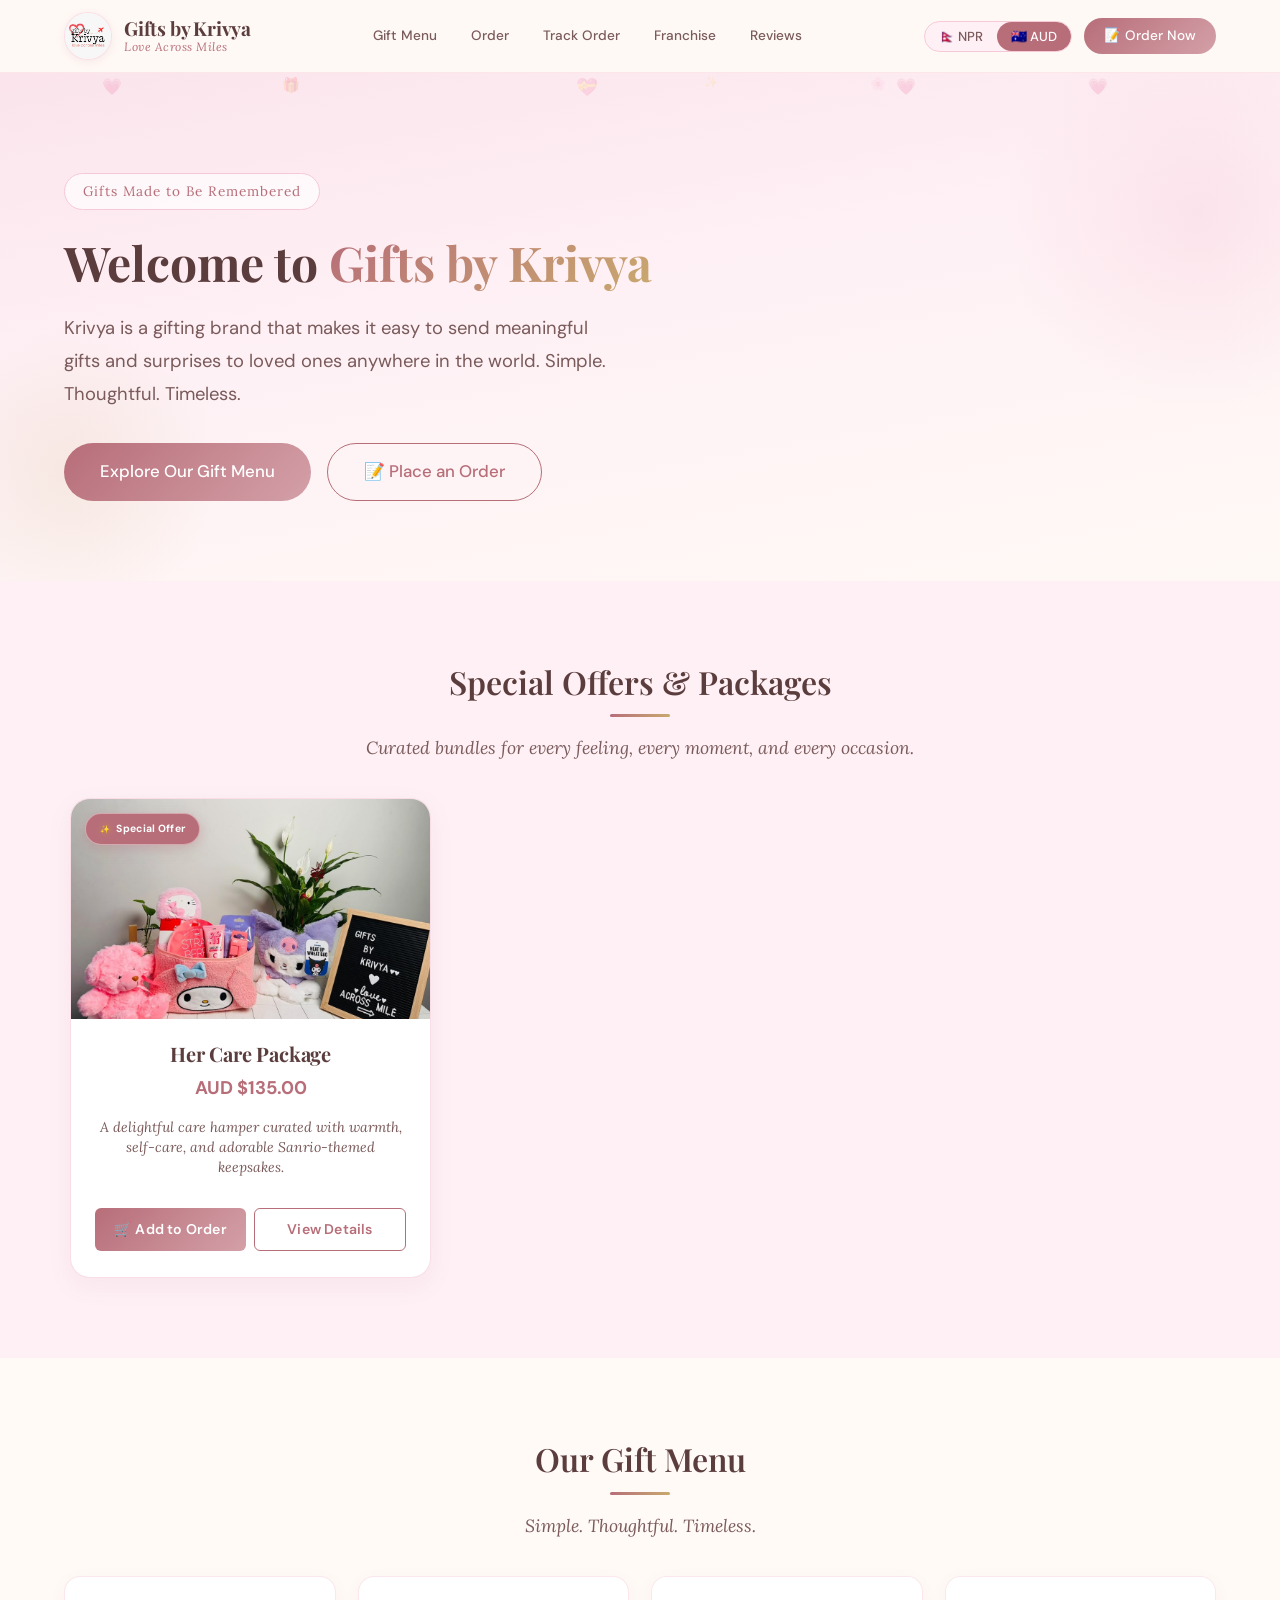
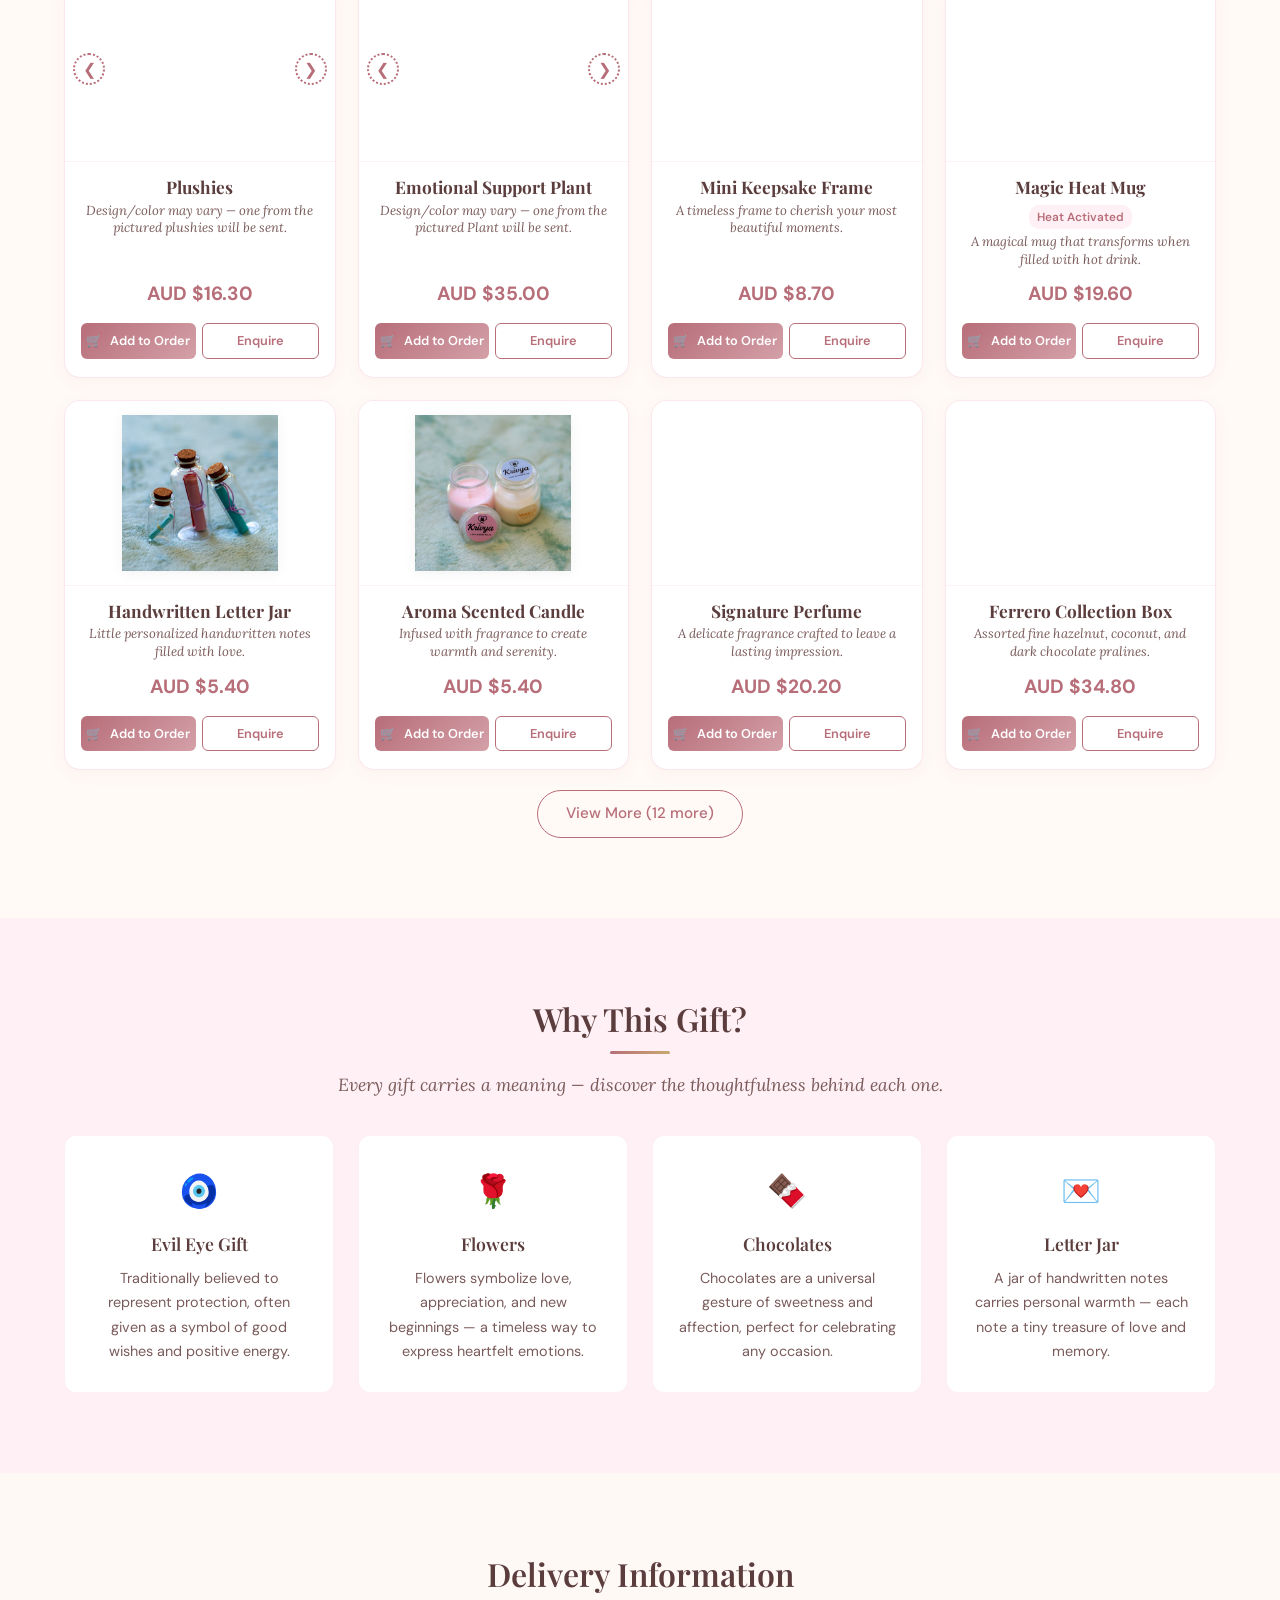
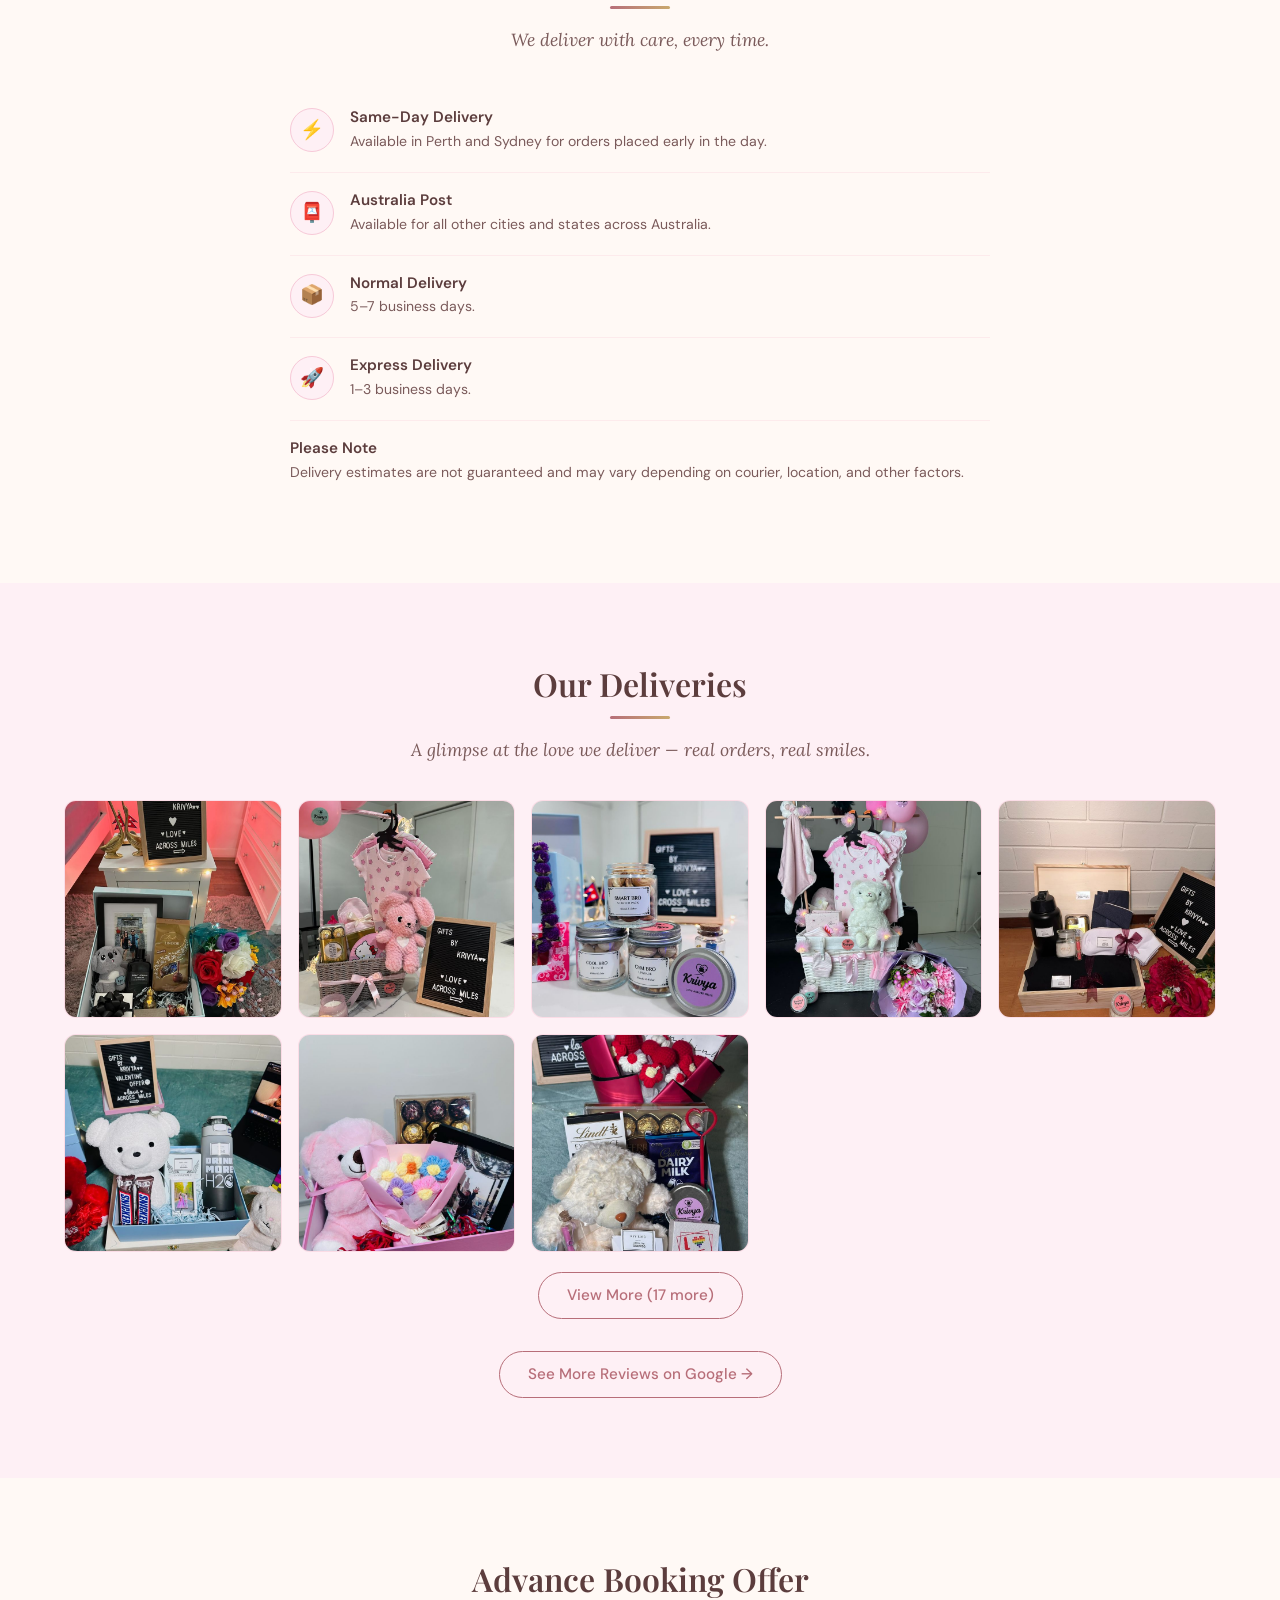
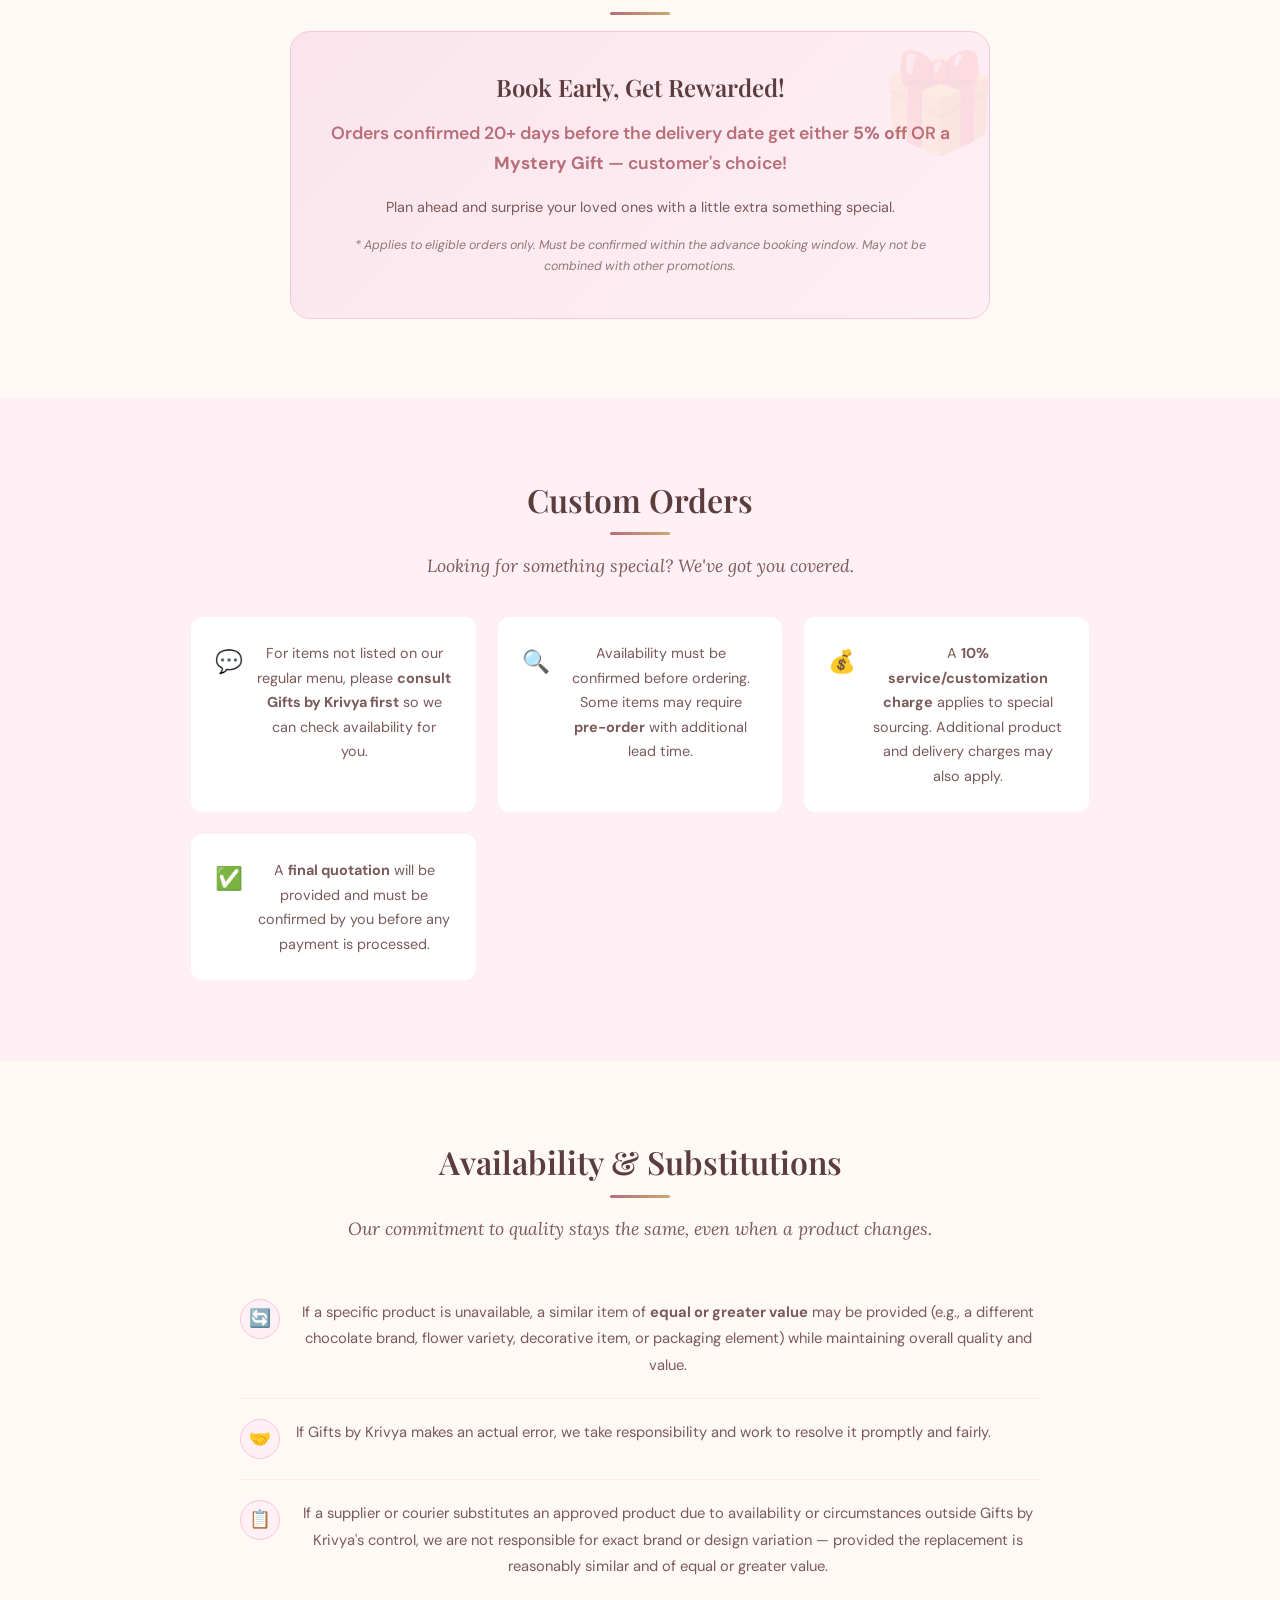
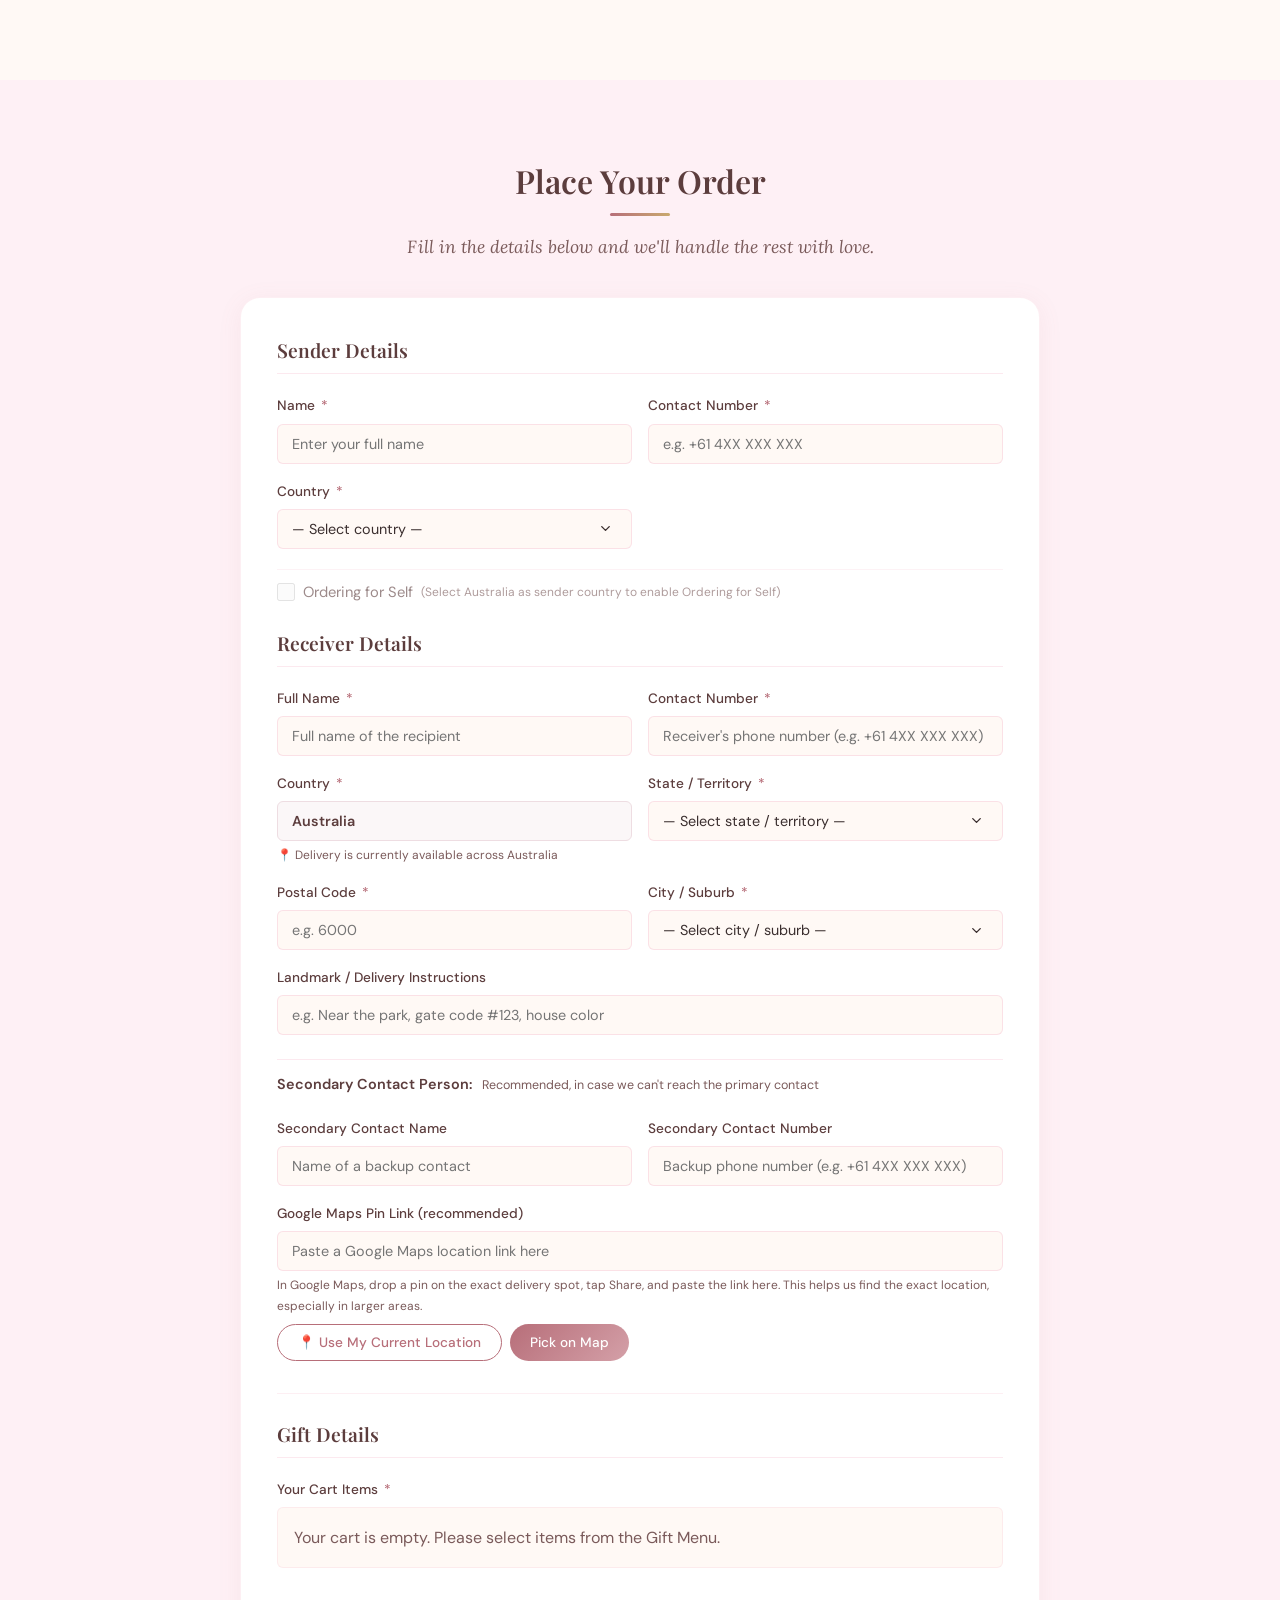
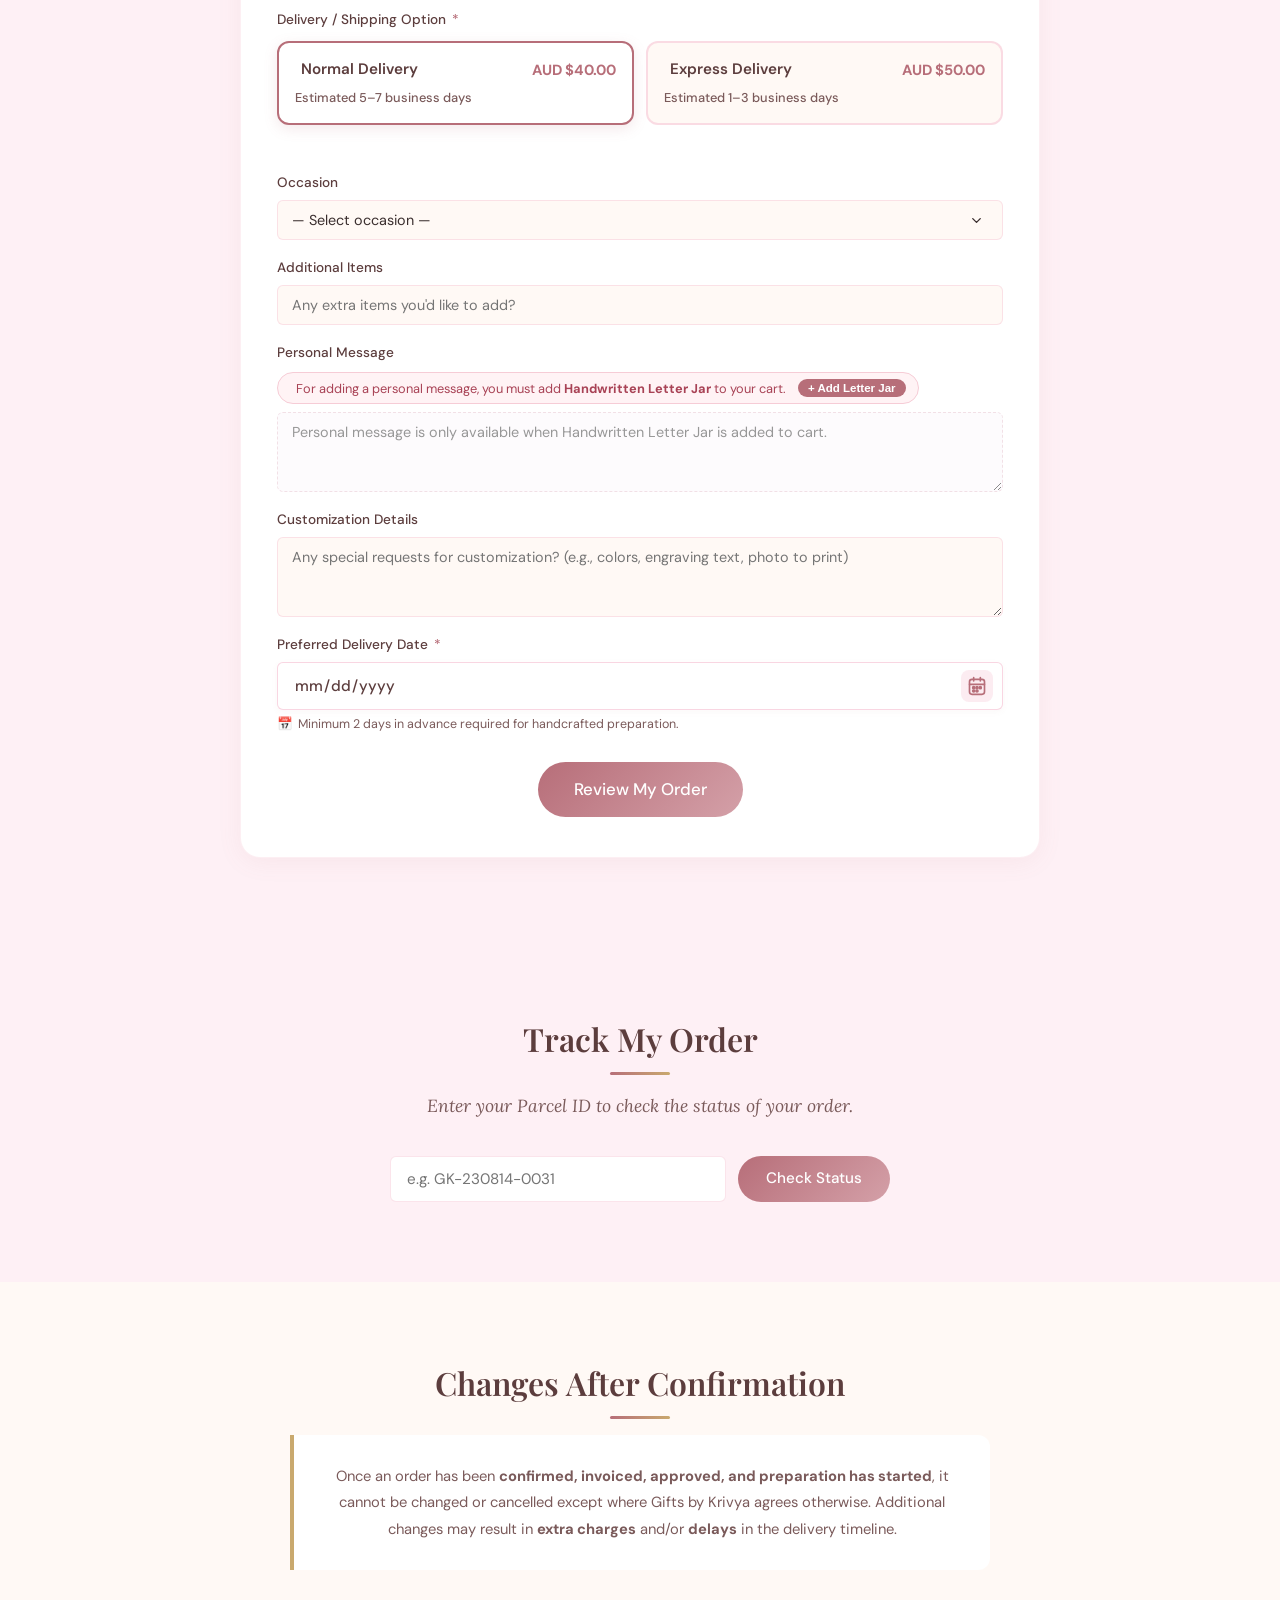
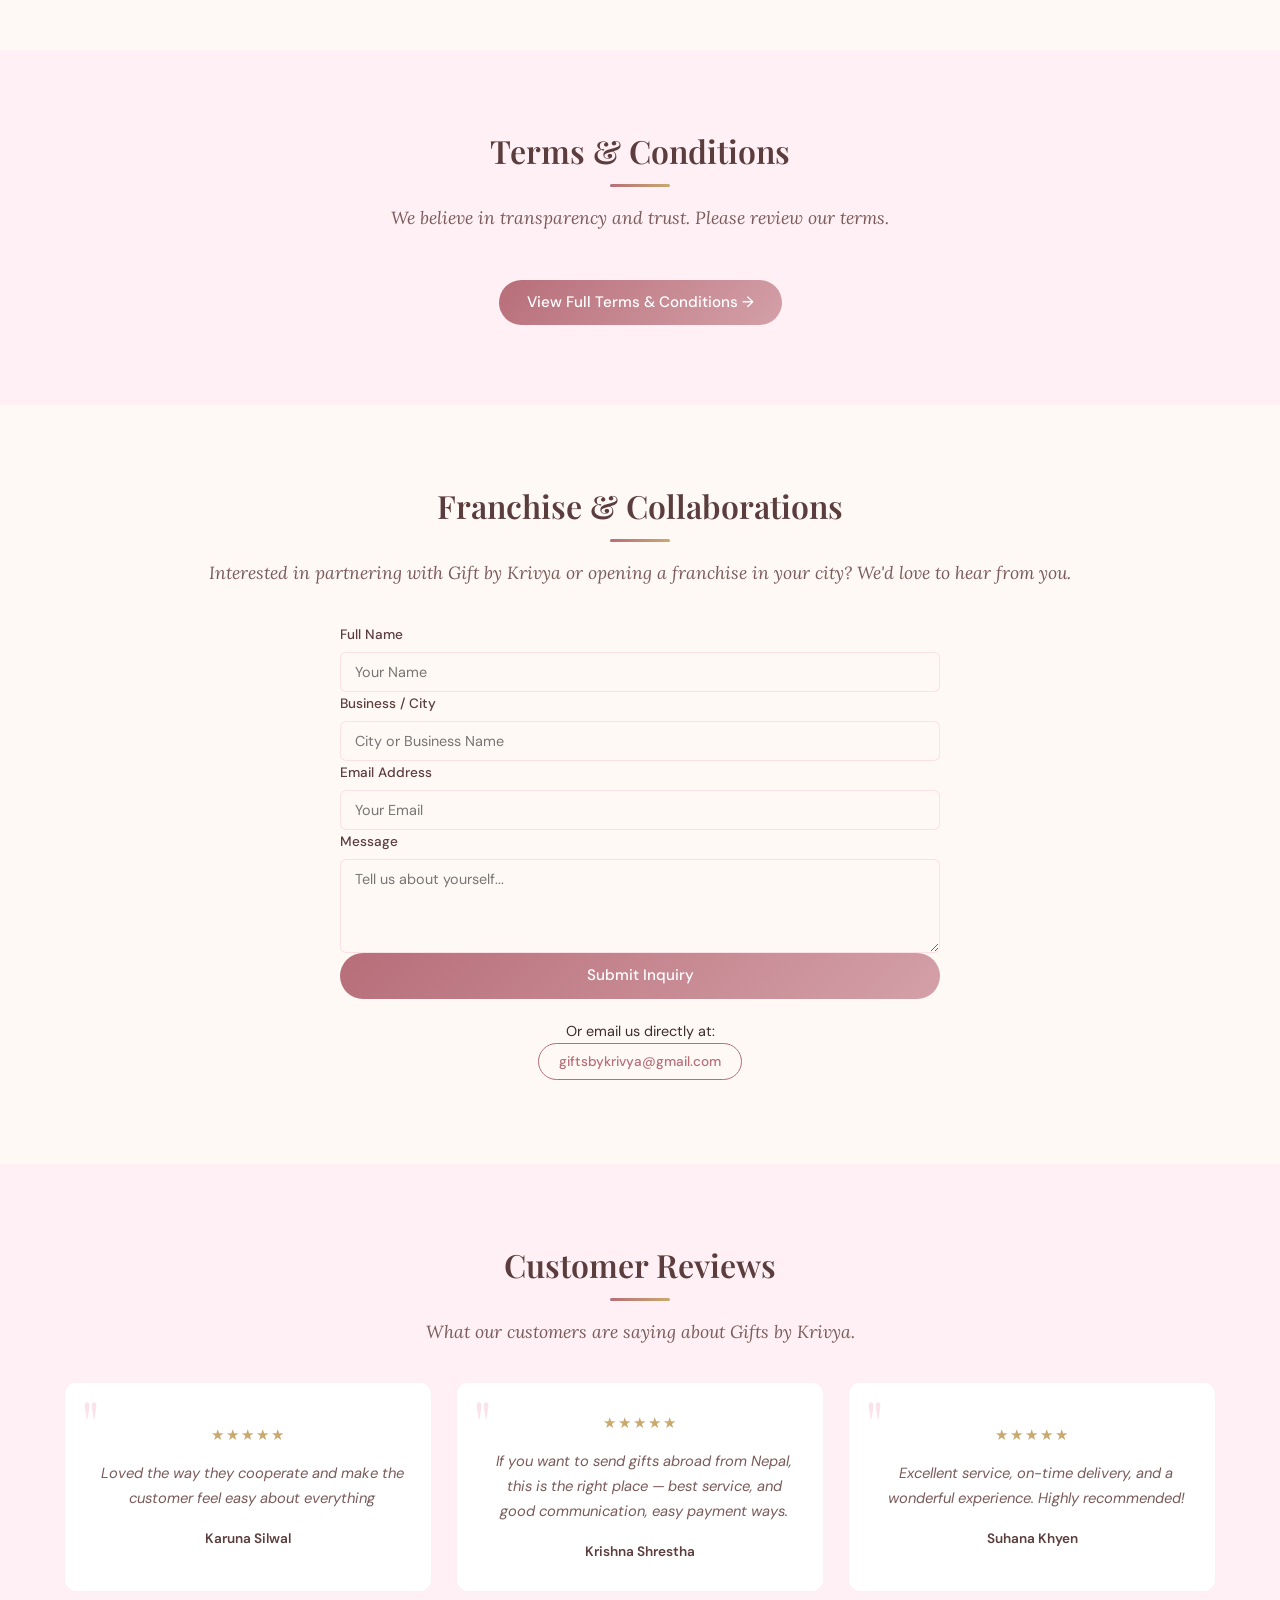
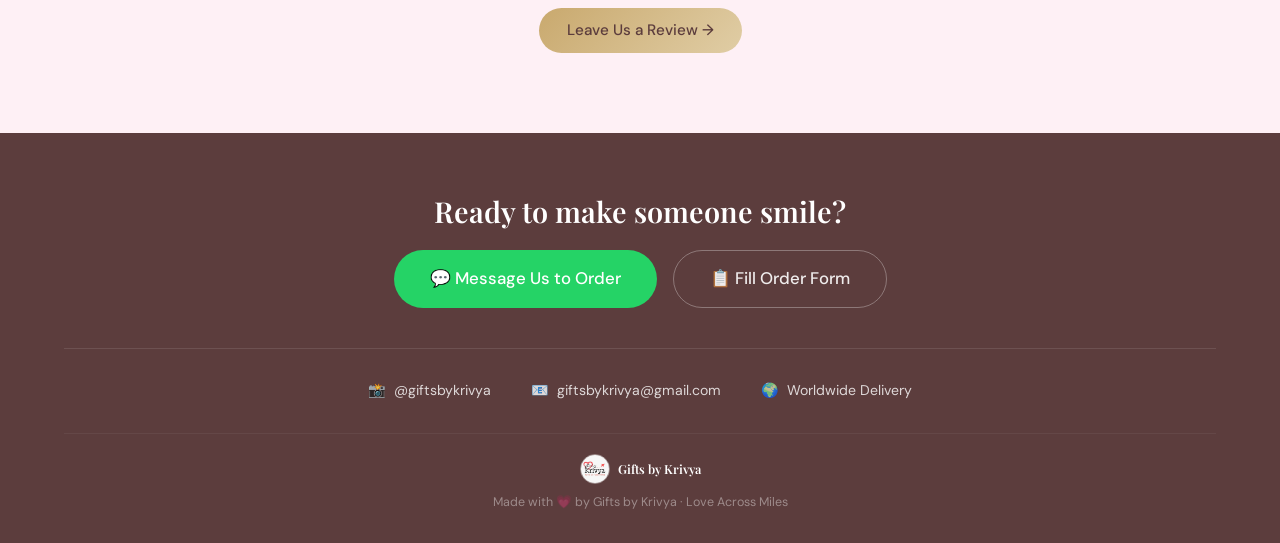
==== commit 624b06e0: "Update script, style, and index files" ====
--- a/index.html
+++ b/index.html
@@ -784,9 +784,28 @@
             </div>
           </div>
           <div class="form-row full">
-            <div class="form-group">
+            <div class="form-group date-form-group">
               <label for="order-date">Preferred Delivery Date <span class="required">*</span></label>
-              <input type="date" id="order-date" name="order-date" required>
+              <div class="date-input-container" onclick="openDatePicker()">
+                <input type="date" id="order-date" name="order-date" required>
+                <span class="date-calendar-btn" aria-hidden="true" title="Select Date">
+                  <svg viewBox="0 0 24 24" width="20" height="20" fill="none" stroke="currentColor" stroke-width="2"
+                    stroke-linecap="round" stroke-linejoin="round">
+                    <rect x="3" y="4" width="18" height="18" rx="3" ry="3"></rect>
+                    <line x1="16" y1="2" x2="16" y2="6"></line>
+                    <line x1="8" y1="2" x2="8" y2="6"></line>
+                    <line x1="3" y1="10" x2="21" y2="10"></line>
+                    <circle cx="8" cy="14" r="1.2" fill="currentColor"></circle>
+                    <circle cx="12" cy="14" r="1.2" fill="currentColor"></circle>
+                    <circle cx="16" cy="14" r="1.2" fill="currentColor"></circle>
+                    <circle cx="8" cy="18" r="1.2" fill="currentColor"></circle>
+                    <circle cx="12" cy="18" r="1.2" fill="currentColor"></circle>
+                  </svg>
+                </span>
+              </div>
+              <span class="field-hint date-hint">
+                <span class="hint-icon">📅</span> Minimum 2 days in advance required for handcrafted preparation.
+              </span>
               <span class="error-msg">Please choose a delivery date.</span>
             </div>
           </div>
--- a/css/style.css
+++ b/css/style.css
@@ -2223,44 +2223,67 @@
     display: inline;
   }
 
-  /* ── Occasion Specials — same compact 2-column treatment ── */
+  /* ── Occasion Specials — full-width responsive layout for all mobile screens ── */
   .occasion-grid {
-    grid-template-columns: repeat(2, 1fr);
-    gap: 10px;
+    grid-template-columns: 1fr;
+    max-width: 500px;
+    width: 100%;
+    margin: 0 auto;
+    gap: 16px;
+    padding: 0 4px;
+  }
+
+  .occasion-card {
+    width: 100%;
+    border-radius: 18px;
+    box-shadow: 0 6px 20px rgba(183, 110, 121, 0.12);
   }
 
   .occasion-card-img {
-    height: 120px;
+    height: clamp(210px, 58vw, 290px);
   }
 
   .occasion-card-badge {
-    padding: 4px 10px;
-    font-size: 0.55rem;
-    top: 8px;
-    left: 8px;
+    padding: 6px 14px;
+    font-size: 0.68rem;
+    top: 12px;
+    left: 12px;
   }
 
   .occasion-card-body {
-    padding: 12px 14px 14px;
+    padding: 18px 20px 22px;
+    text-align: center;
   }
 
   .occasion-card-name {
-    font-size: 0.85rem;
-    margin-bottom: 3px;
+    font-size: 1.2rem;
+    font-weight: 700;
+    margin-bottom: 5px;
   }
 
   .occasion-card-desc {
-    font-size: 0.72rem;
-    margin-bottom: 10px;
+    font-size: 0.84rem;
+    line-height: 1.5;
+    margin-bottom: 16px;
     display: -webkit-box;
-    -webkit-line-clamp: 2;
+    -webkit-line-clamp: 3;
     -webkit-box-orient: vertical;
     overflow: hidden;
   }
 
-  .occasion-card .btn {
-    padding: 8px 12px;
-    font-size: 0.75rem;
+  .occasion-card-actions {
+    display: flex;
+    gap: 10px;
+    width: 100%;
+    margin-top: 6px;
+  }
+
+  .occasion-card-actions .btn {
+    flex: 1;
+    padding: 11px 12px;
+    font-size: 0.85rem;
+    font-weight: 600;
+    justify-content: center;
   }
 
   /* ── Gift Meanings — compact 2-column ── */
@@ -3097,13 +3120,115 @@
   box-shadow: none !important;
 }
 
-/* Date picker click-anywhere helper */
-#order-date,
-input[type="date"] {
+/* ──────────────────────────────────────────────────────────────
+   PREFERRED DELIVERY DATE STYLING
+   ────────────────────────────────────────────────────────────── */
+.date-form-group {
+  position: relative;
+}
+
+.date-input-container {
+  position: relative;
+  display: flex;
+  align-items: center;
+  width: 100%;
   cursor: pointer;
 }
-input[type="date"]::-webkit-calendar-picker-indicator {
+
+#order-date {
+  width: 100%;
+  height: 48px;
+  padding: 12px 50px 12px 16px;
+  background: var(--white);
+  border: 1.5px solid rgba(247, 201, 216, 0.75);
+  border-radius: var(--radius-sm);
+  font-family: var(--font-body);
+  font-size: 0.95rem;
+  font-weight: 500;
+  color: var(--espresso);
   cursor: pointer;
+  box-shadow: 0 2px 6px rgba(183, 110, 121, 0.05);
+  transition: all 0.25s ease;
+  position: relative;
+  outline: none;
+}
+
+#order-date:hover {
+  border-color: var(--rose-gold);
+  background: #fffdfd;
+  box-shadow: 0 4px 12px rgba(183, 110, 121, 0.1);
+}
+
+#order-date:focus {
+  border-color: var(--rose-gold);
+  box-shadow: 0 0 0 3px rgba(183, 110, 121, 0.15), 0 4px 14px rgba(183, 110, 121, 0.08);
+  background: var(--white);
+}
+
+/* Custom Rose-Gold Calendar Icon */
+.date-calendar-btn {
+  position: absolute;
+  right: 10px;
+  top: 50%;
+  transform: translateY(-50%);
+  width: 32px;
+  height: 32px;
+  display: flex;
+  align-items: center;
+  justify-content: center;
+  color: var(--rose-gold);
+  background: rgba(247, 201, 216, 0.35);
+  border-radius: 8px;
+  pointer-events: none;
+  transition: transform 0.25s ease, background-color 0.25s ease, color 0.25s ease;
+}
+
+.date-input-container:hover .date-calendar-btn,
+#order-date:focus ~ .date-calendar-btn {
+  background: var(--rose-gold);
+  color: #ffffff;
+  transform: translateY(-50%) scale(1.06);
+}
+
+/* Make entire date input clickable to open native date picker in webkit/blink */
+#order-date::-webkit-calendar-picker-indicator {
+  position: absolute;
+  top: 0;
+  left: 0;
+  right: 0;
+  bottom: 0;
+  width: 100%;
+  height: 100%;
+  opacity: 0;
+  cursor: pointer;
+}
+
+.date-hint {
+  font-size: 0.78rem;
+  color: var(--espresso-light);
+  margin-top: 6px;
+  display: flex;
+  align-items: center;
+  gap: 5px;
+  line-height: 1.4;
+}
+
+.form-group.has-error #order-date {
+  border-color: #c0392b !important;
+  box-shadow: 0 0 0 3px rgba(192, 57, 43, 0.1) !important;
+}
+
+@media (max-width: 400px) {
+  .occasion-card-img {
+    height: 195px;
+  }
+  .occasion-card-actions {
+    flex-direction: column;
+    gap: 8px;
+  }
+  .occasion-card-actions .btn {
+    width: 100%;
+  }
 }
 
 
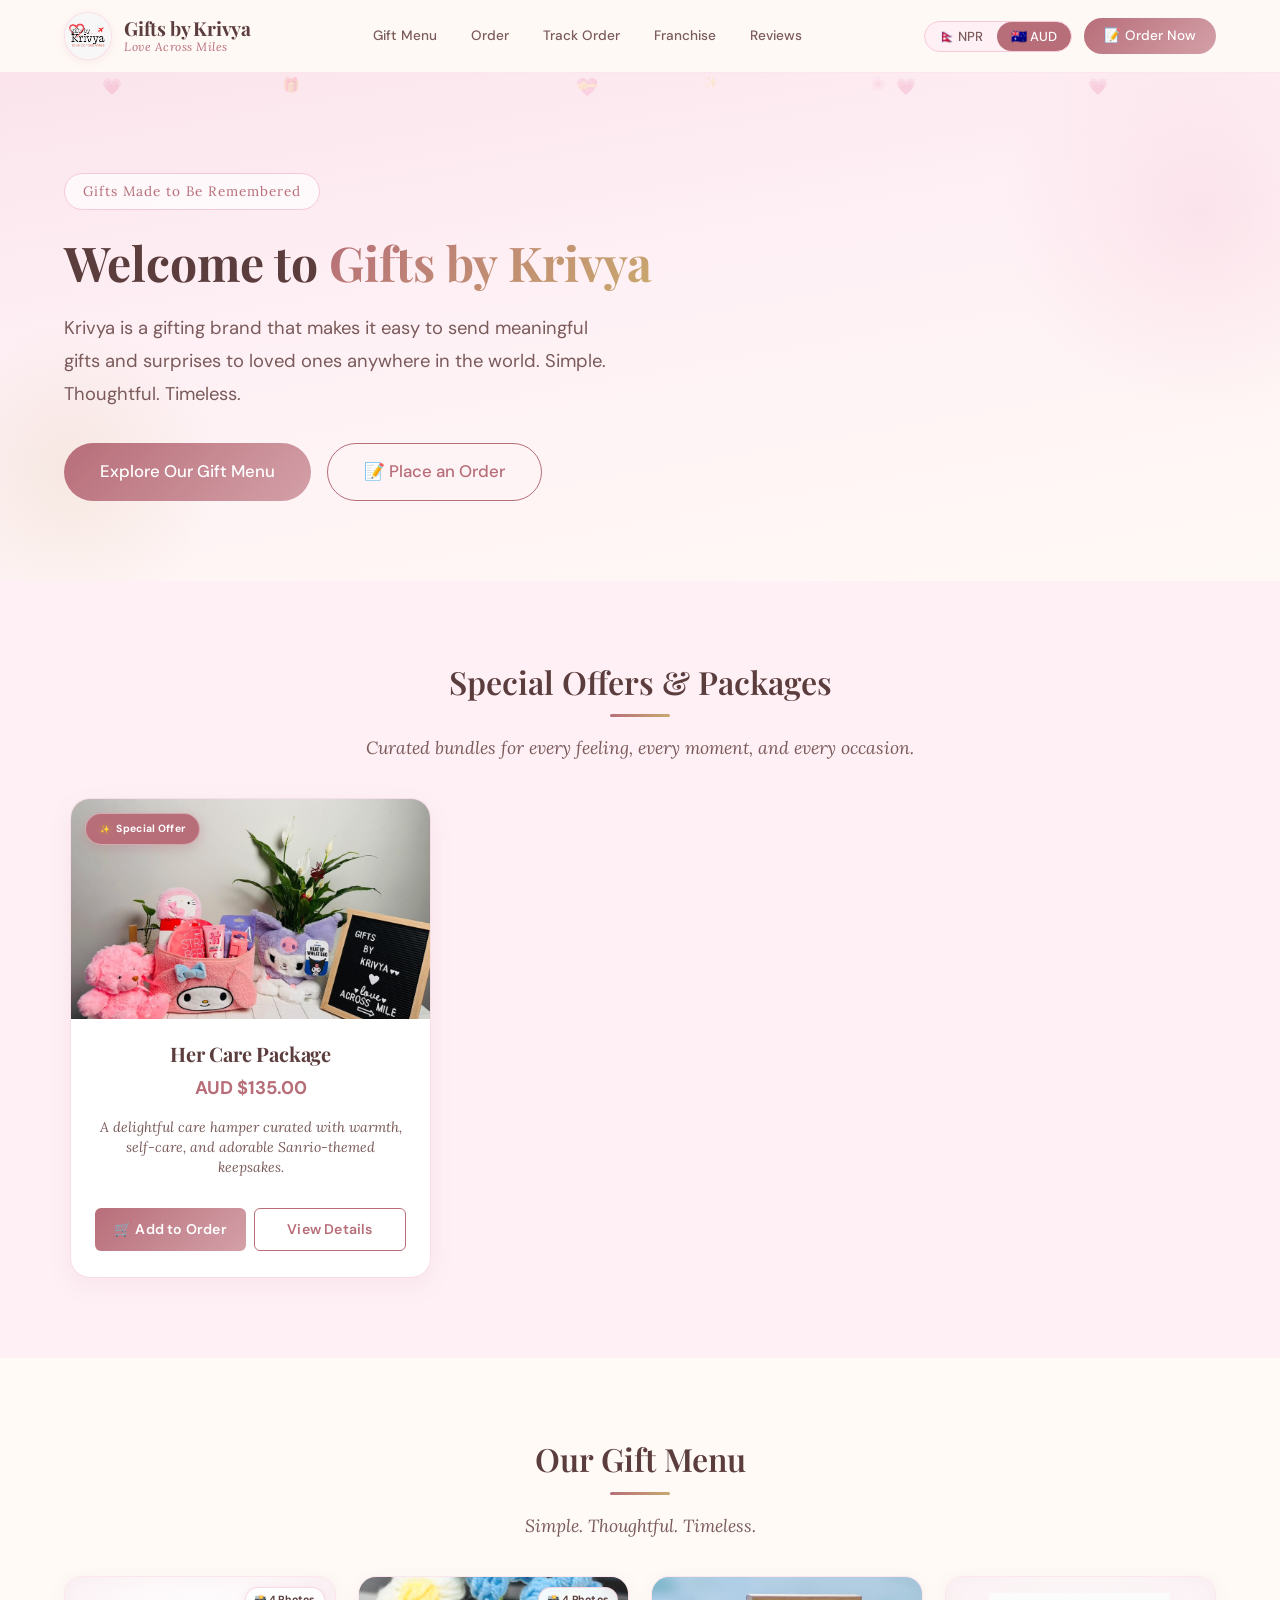
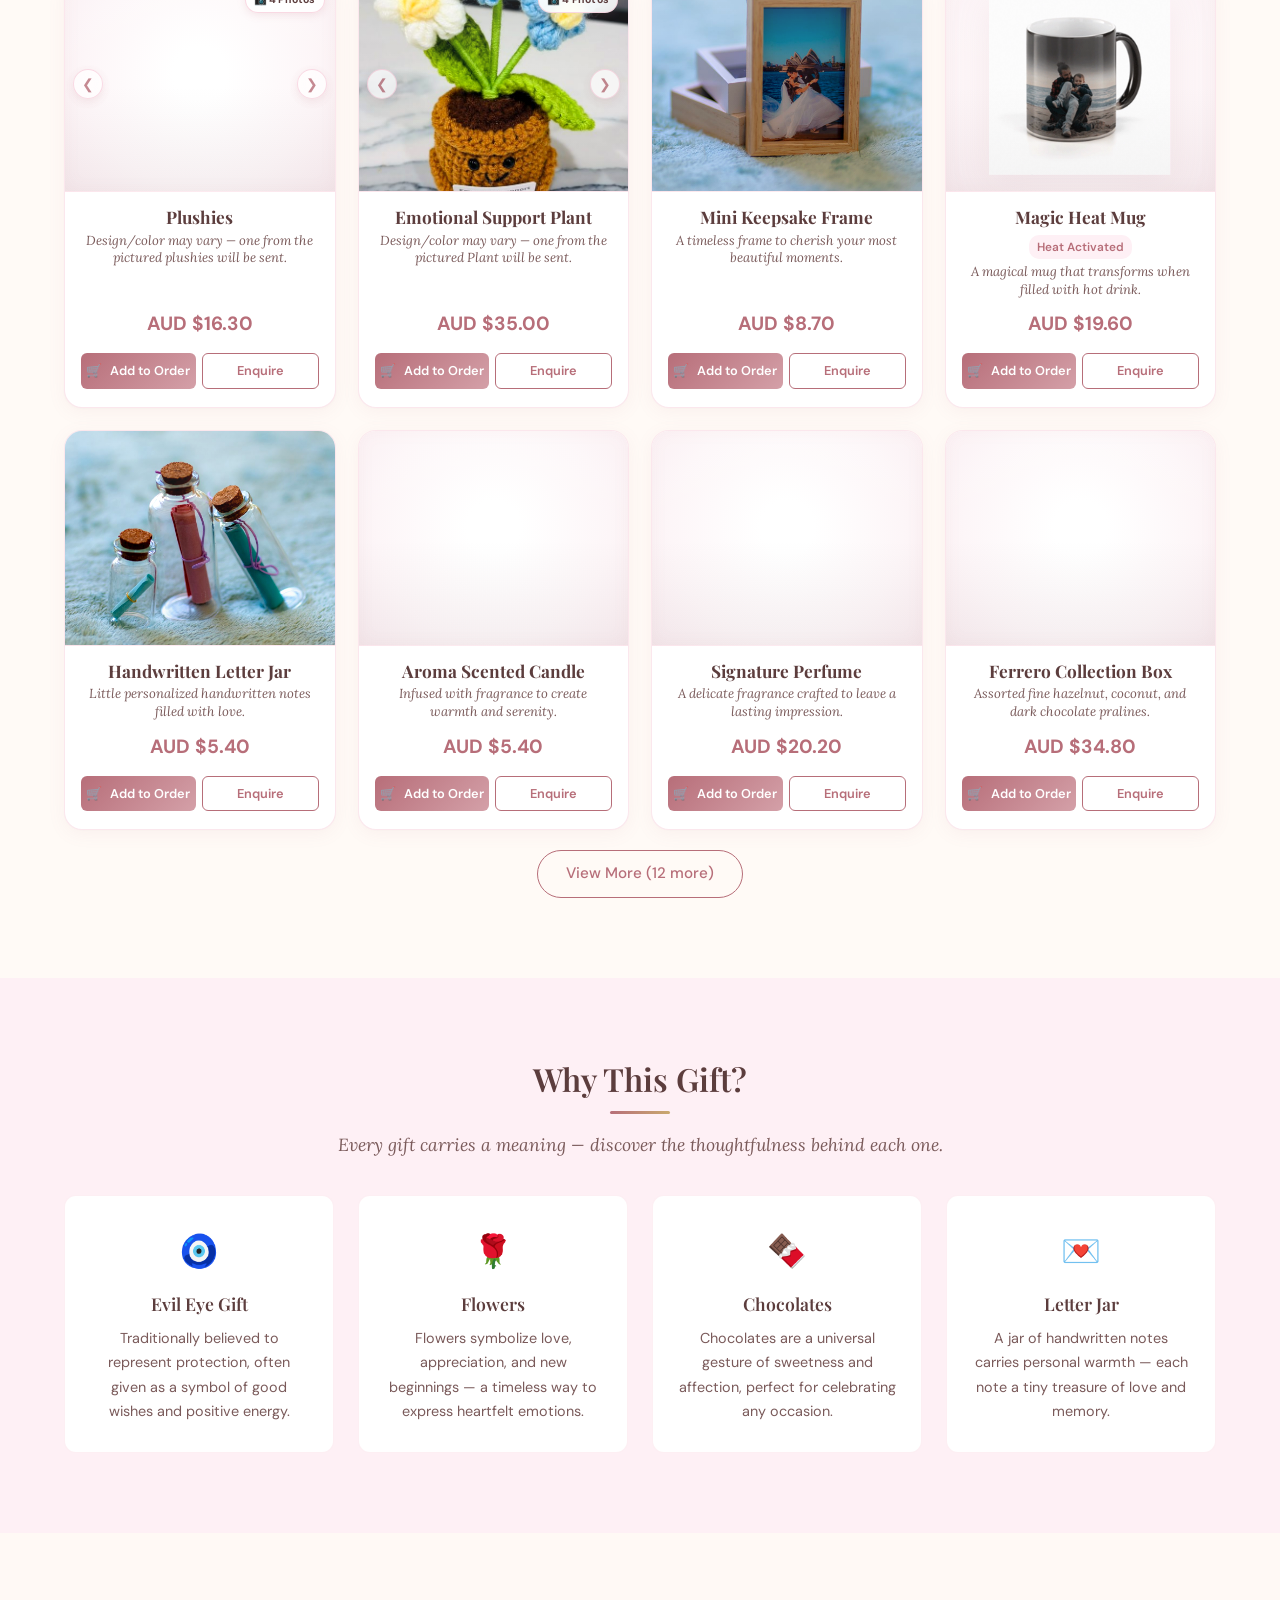
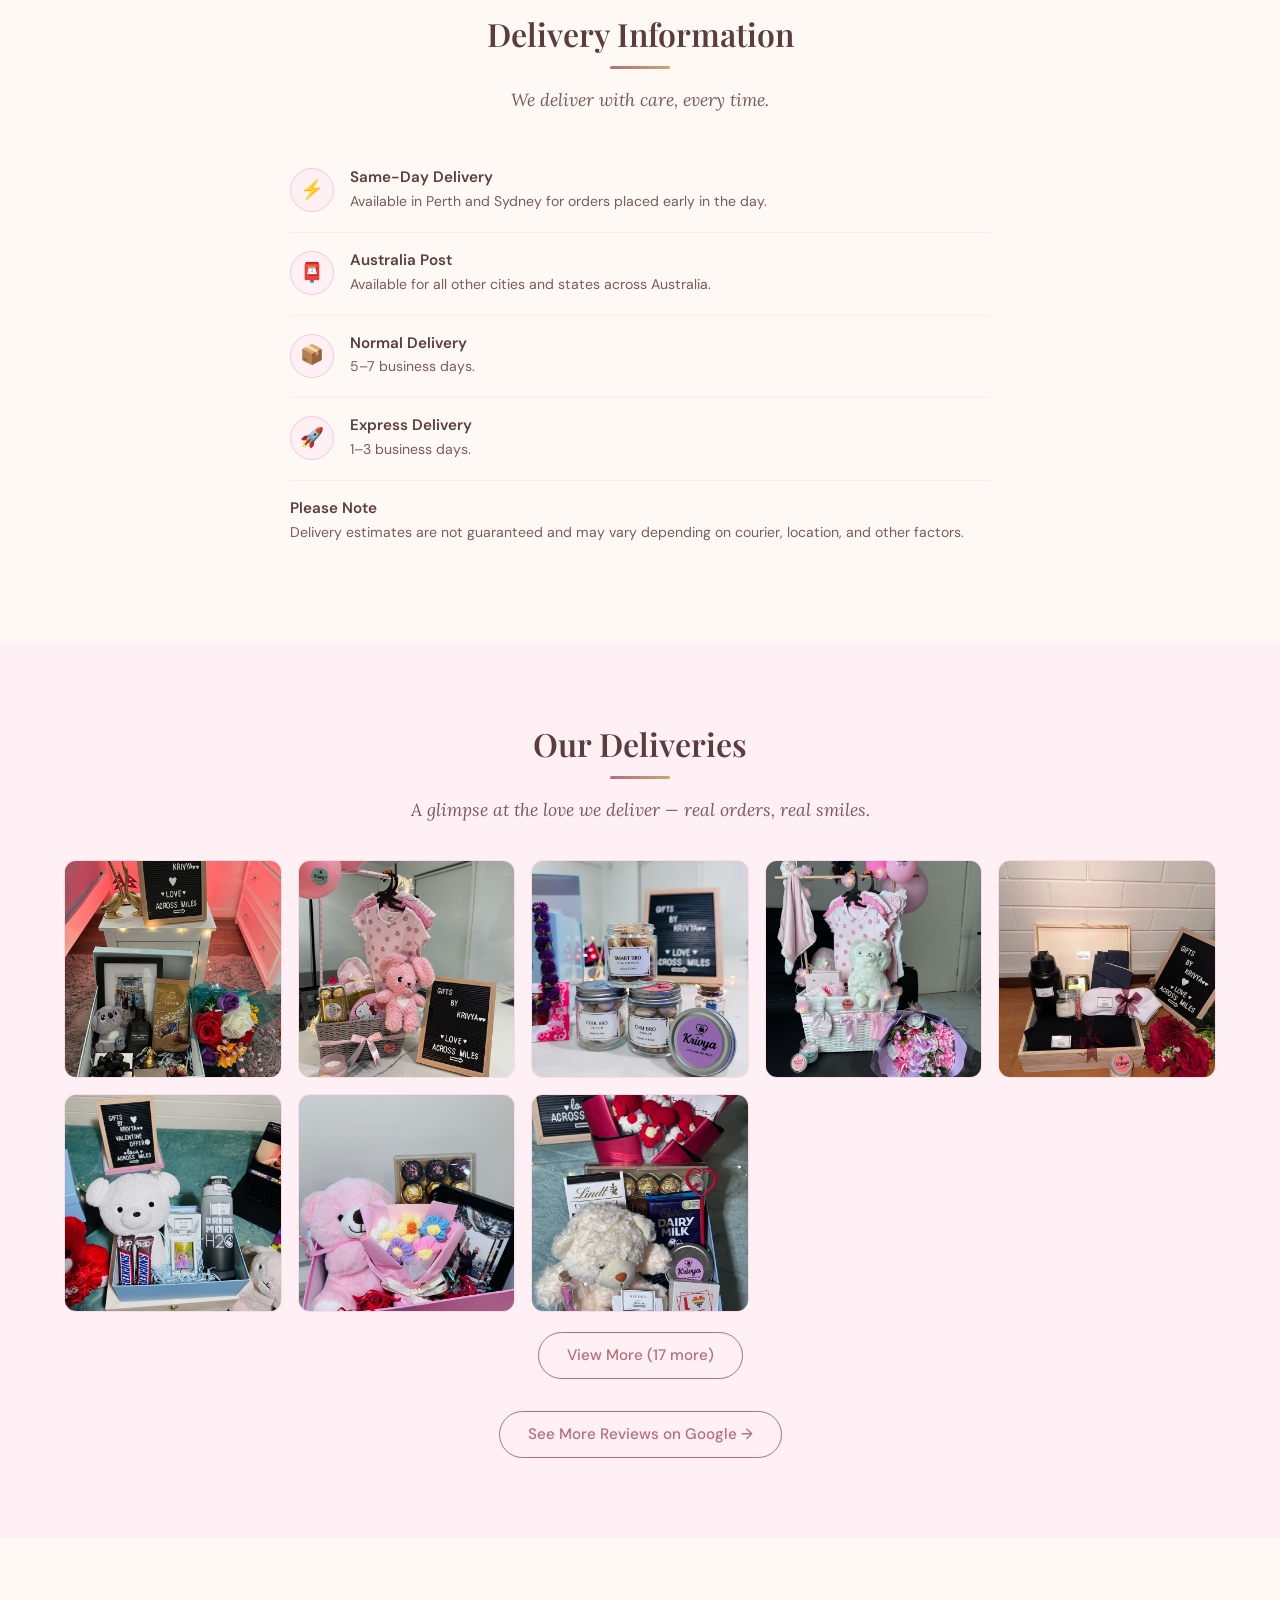
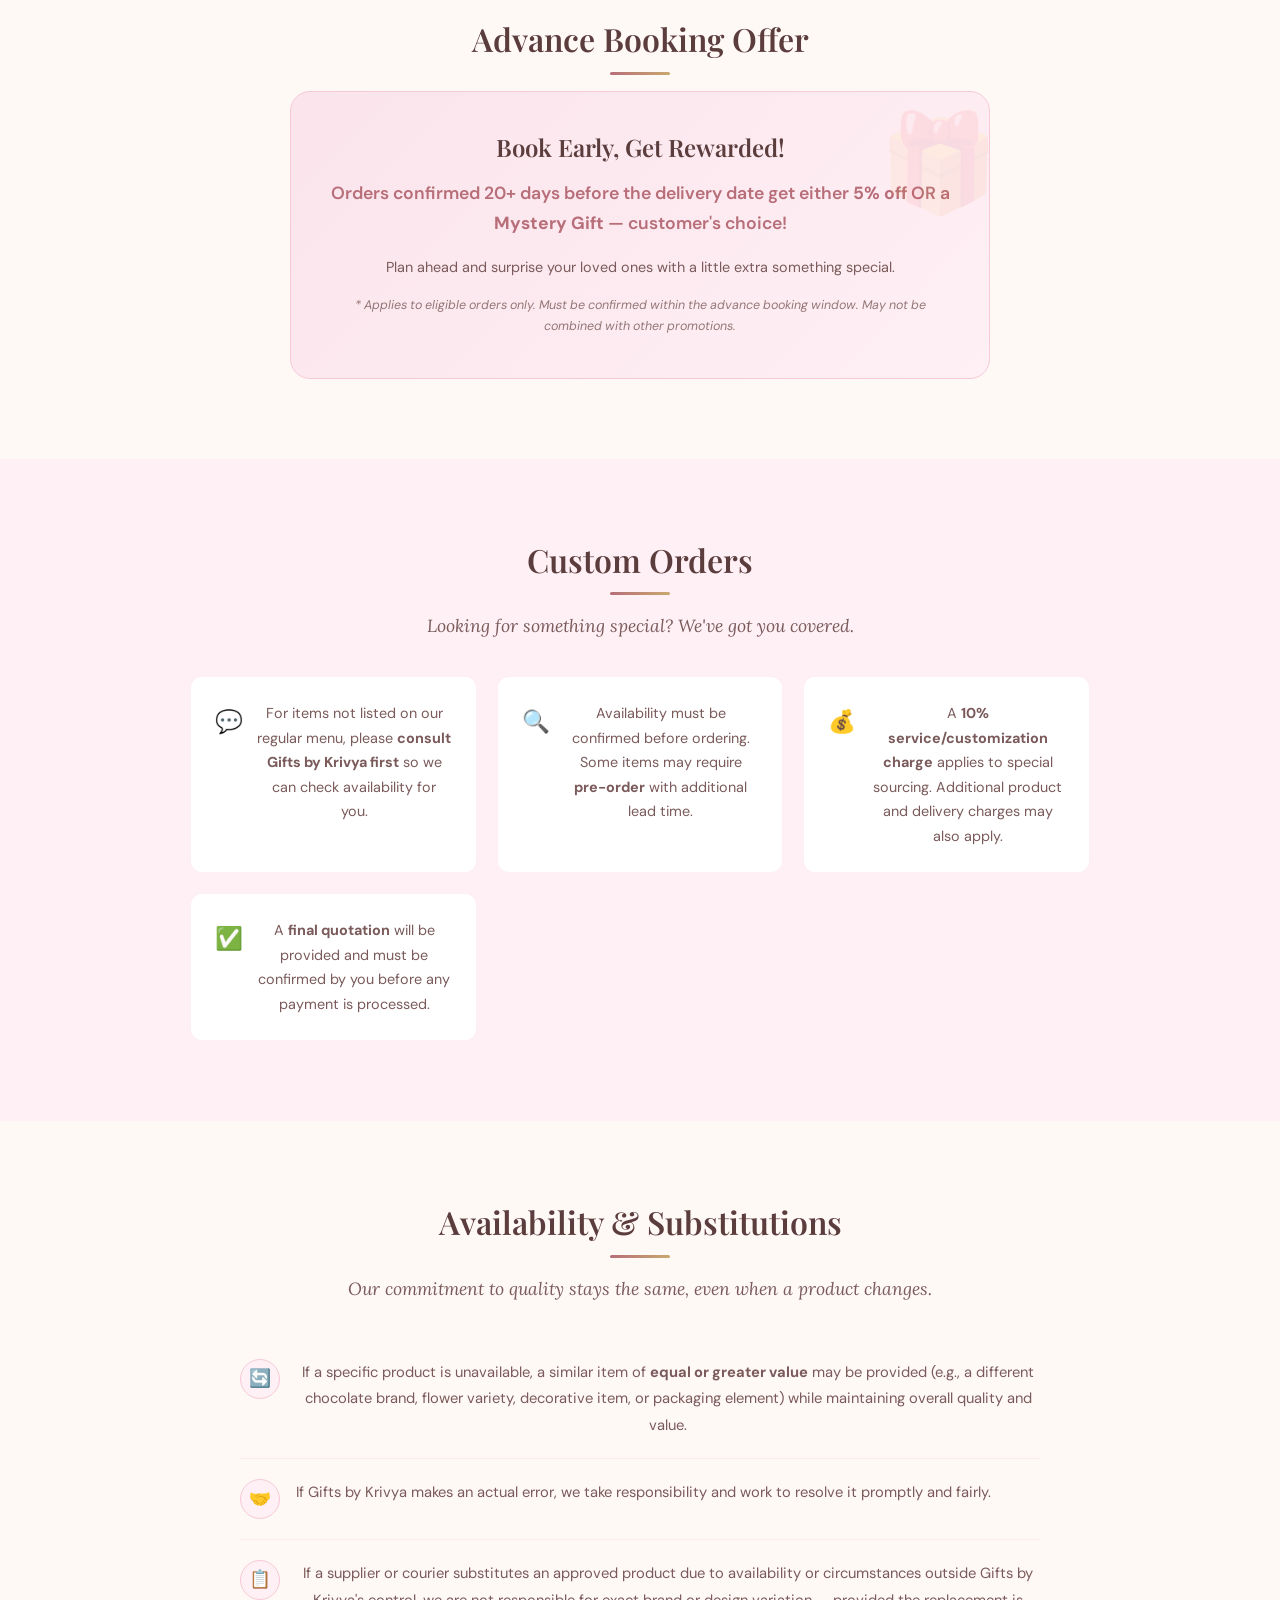
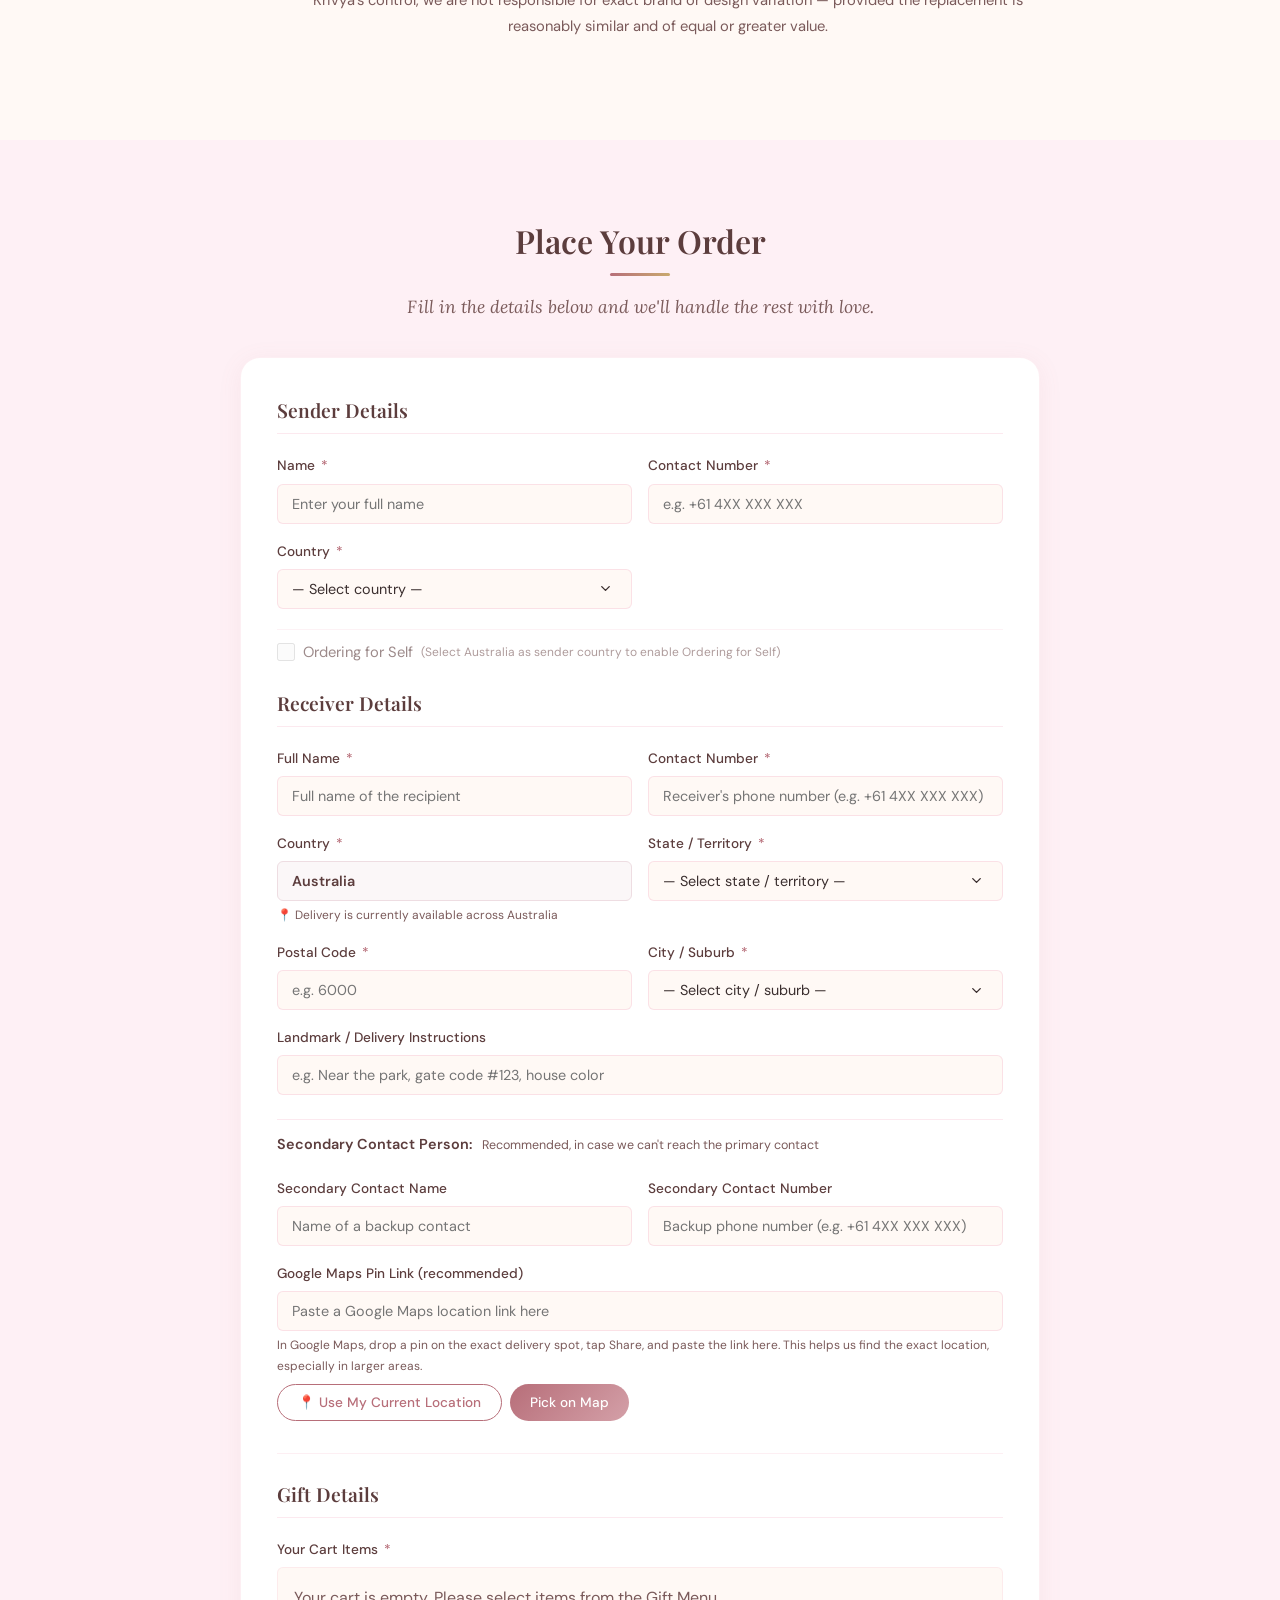
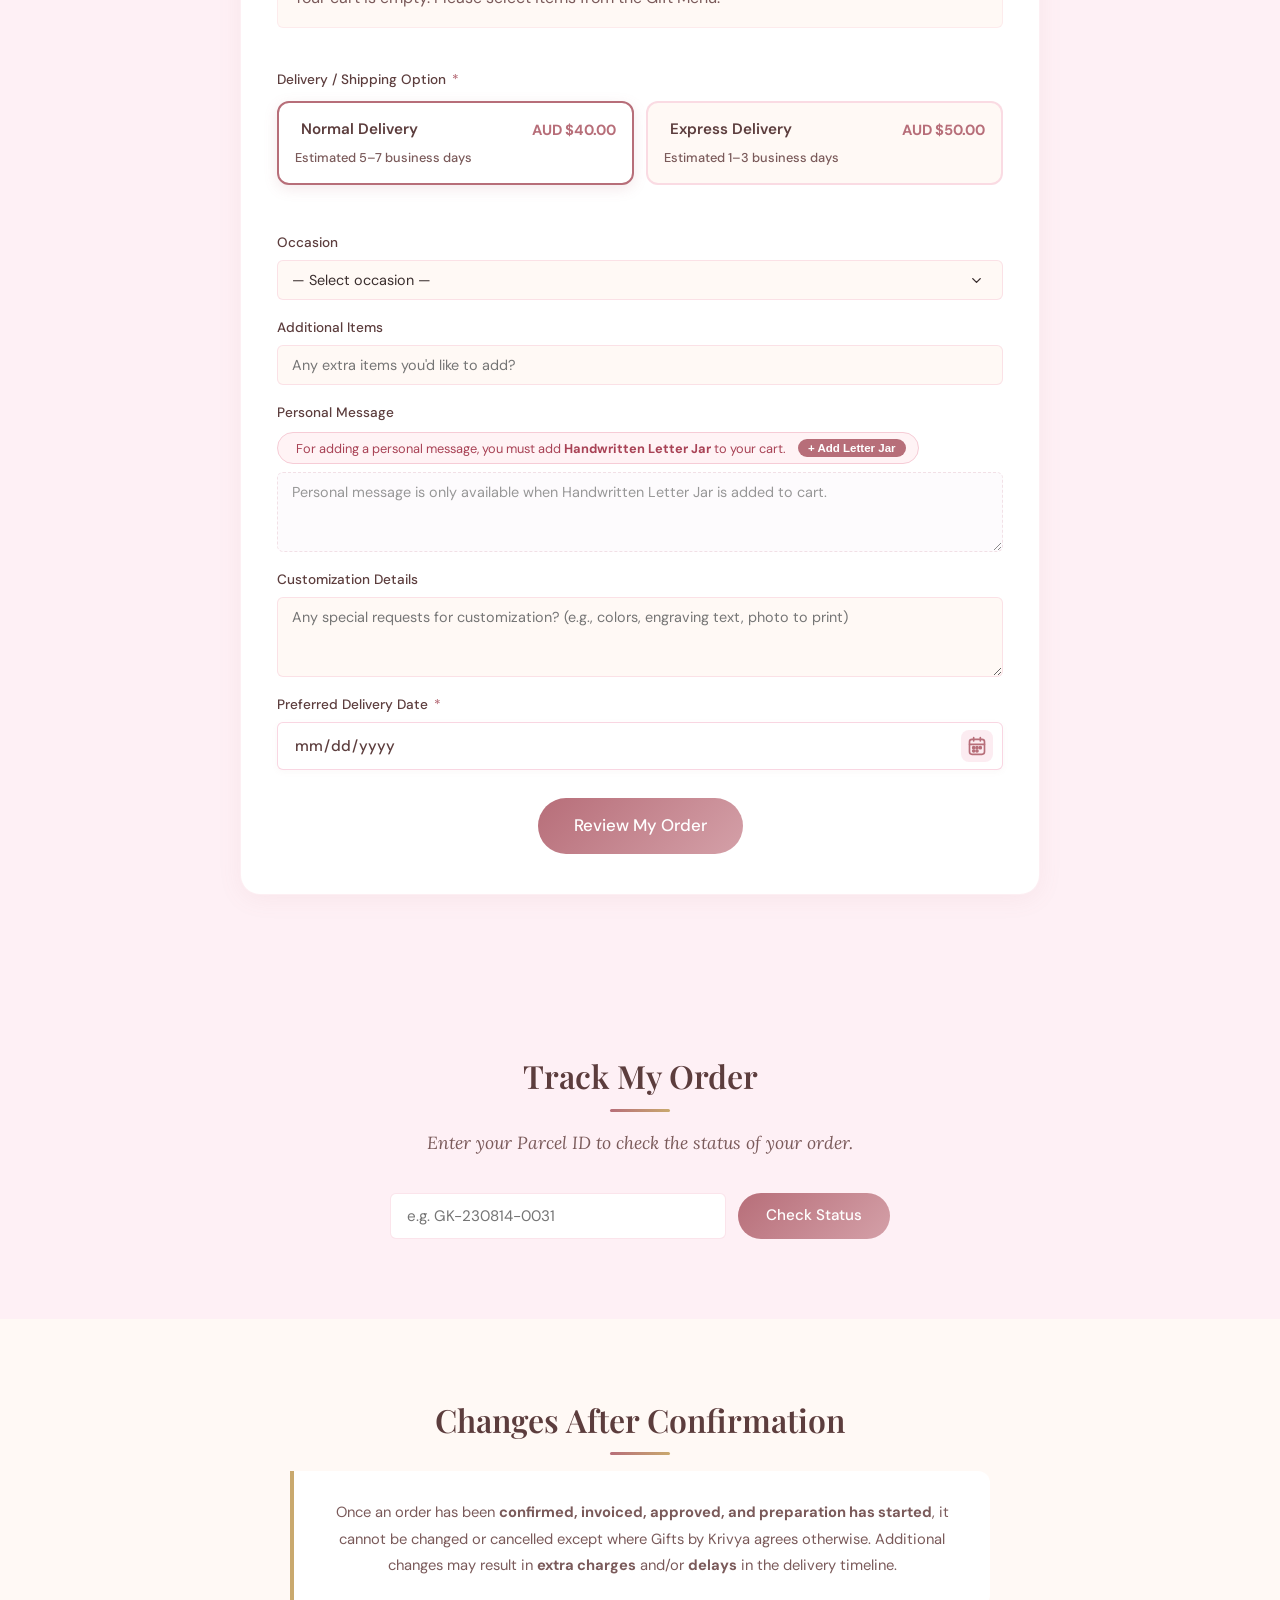
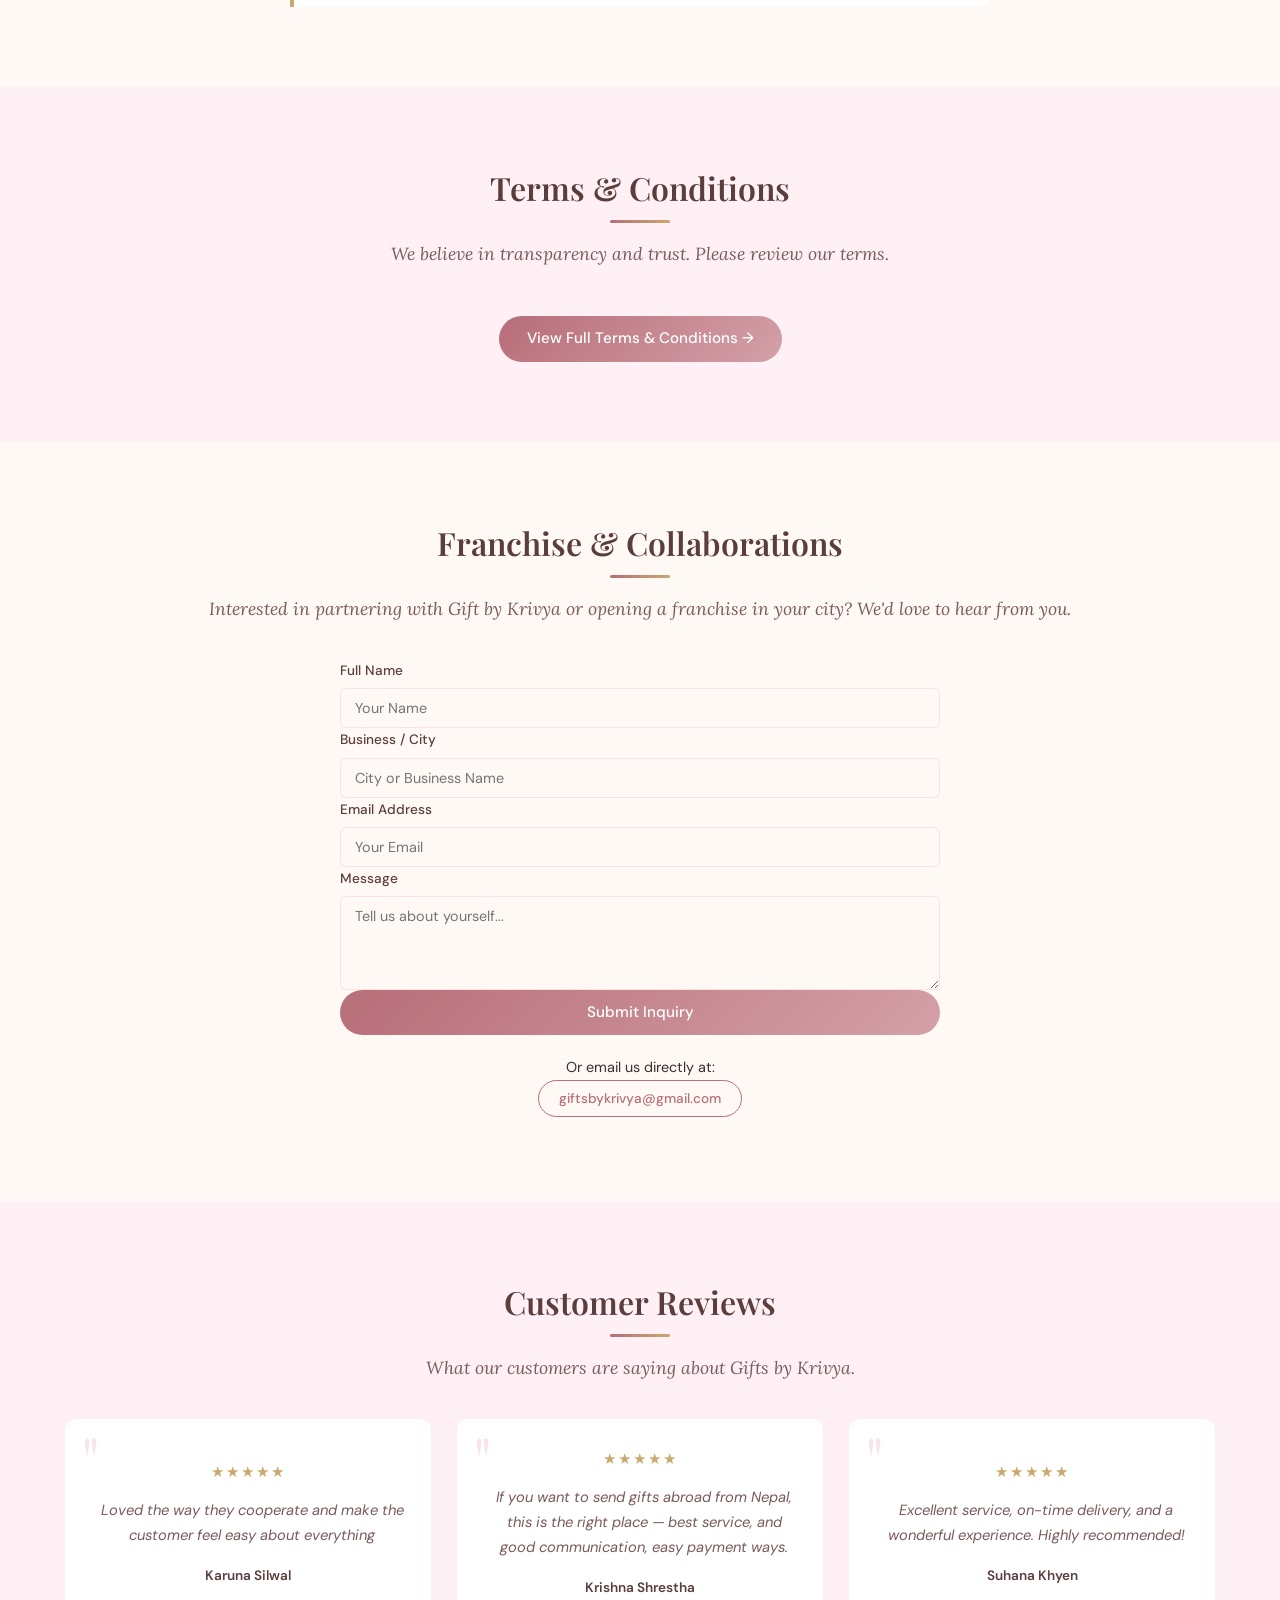
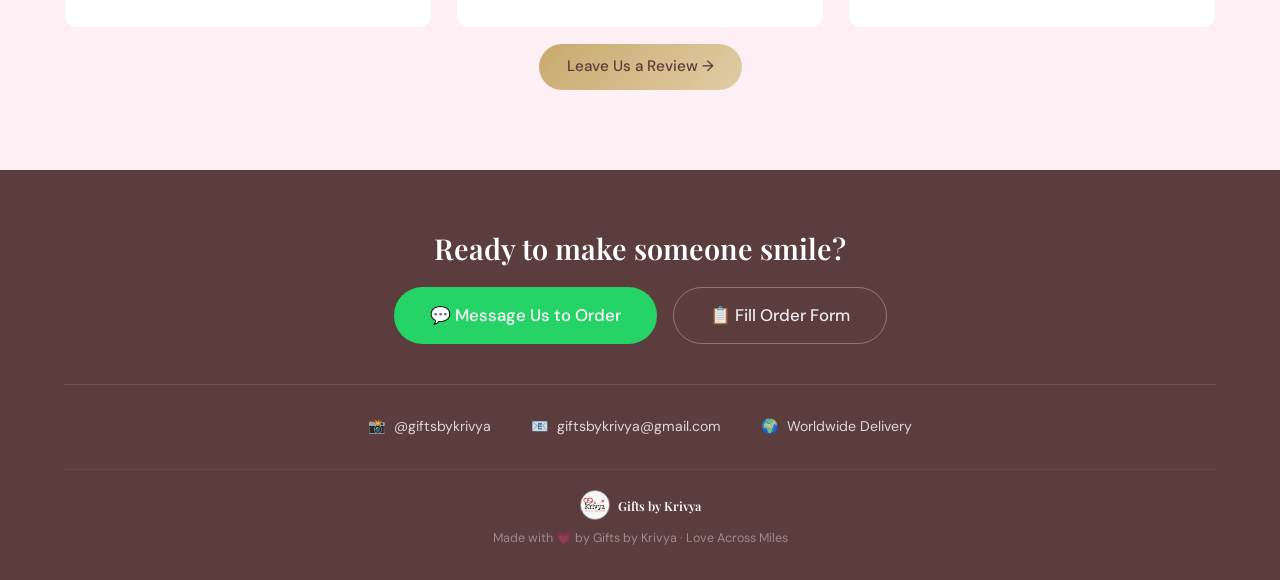
==== commit 07c72f9c: "Update script, style, and index files" ====
--- a/index.html
+++ b/index.html
@@ -803,9 +803,7 @@
                   </svg>
                 </span>
               </div>
-              <span class="field-hint date-hint">
-                <span class="hint-icon">📅</span> Minimum 2 days in advance required for handcrafted preparation.
-              </span>
+
               <span class="error-msg">Please choose a delivery date.</span>
             </div>
           </div>
--- a/css/style.css
+++ b/css/style.css
@@ -690,45 +690,122 @@
 
 .product-card {
   background: var(--white);
-  border: 1px solid rgba(247, 201, 216, 0.45);
-  border-radius: 16px;
+  border: 1.5px solid rgba(247, 201, 216, 0.45);
+  border-radius: 18px;
   overflow: hidden;
-  transition: all 0.3s ease;
+  transition: transform 0.4s cubic-bezier(0.16, 1, 0.3, 1), box-shadow 0.4s cubic-bezier(0.16, 1, 0.3, 1), border-color 0.35s ease;
   display: flex;
   flex-direction: column;
-  box-shadow: 0 4px 16px rgba(183, 110, 121, 0.06);
+  box-shadow: 0 4px 18px rgba(183, 110, 121, 0.07), 0 1px 3px rgba(0, 0, 0, 0.02);
+  position: relative;
 }
 
 .product-card:hover {
-  transform: translateY(-5px);
-  box-shadow: 0 12px 28px rgba(183, 110, 121, 0.15);
-  border-color: var(--pink-primary);
+  transform: translateY(-6px);
+  box-shadow: 0 16px 36px rgba(183, 110, 121, 0.17), 0 4px 10px rgba(0, 0, 0, 0.04);
+  border-color: var(--rose-gold);
 }
 
 .product-card-img-wrap {
   width: 100%;
-  height: 185px;
-  background: #ffffff;
+  height: 215px;
+  background: radial-gradient(circle at 50% 45%, #ffffff 15%, #fdf6f8 65%, #faedf1 100%);
   display: flex;
   align-items: center;
   justify-content: center;
   overflow: hidden;
   position: relative;
-  padding: 14px;
   cursor: pointer;
-  border-bottom: 1px solid rgba(247, 201, 216, 0.22);
-}
-
-.product-card-img-wrap img {
+  border-bottom: 1px solid rgba(247, 201, 216, 0.3);
+  box-shadow: inset 0 0 18px rgba(183, 110, 121, 0.05);
+}
+
+/* Studio ambient sheen overlay */
+.product-card-img-wrap::after,
+.product-image-carousel::after {
+  content: '';
+  position: absolute;
+  inset: 0;
+  background: linear-gradient(180deg, rgba(255, 255, 255, 0.15) 0%, transparent 50%, rgba(58, 46, 46, 0.04) 100%);
+  pointer-events: none;
+  z-index: 2;
+}
+
+/* Real photos (JPEG): edge-to-edge cover framing with studio contrast & color pop */
+.product-card-img-wrap img,
+.product-image-track img {
   width: 100%;
   height: 100%;
+  object-fit: cover;
+  display: block;
+  filter: contrast(1.04) saturate(1.08) brightness(1.02);
+  transition: transform 0.45s cubic-bezier(0.16, 1, 0.3, 1), filter 0.45s ease;
+}
+
+.product-card:hover .product-card-img-wrap img,
+.product-card:hover .product-image-track img {
+  transform: scale(1.07);
+  filter: contrast(1.07) saturate(1.14) brightness(1.04);
+}
+
+/* Packshots / Cutouts (PNG): gentle padding on studio pedestal with soft shadow */
+.product-card-img-wrap img[src$=".png"],
+.product-image-track img[src$=".png"] {
   object-fit: contain;
-  transition: transform 0.35s ease;
-  filter: drop-shadow(0 2px 6px rgba(0, 0, 0, 0.05));
-}
-
-.product-card:hover .product-card-img-wrap img {
-  transform: scale(1.06);
+  padding: 16px 20px;
+  filter: drop-shadow(0 8px 18px rgba(183, 110, 121, 0.13)) contrast(1.03) brightness(1.01);
+}
+
+.product-card:hover .product-card-img-wrap img[src$=".png"],
+.product-card:hover .product-image-track img[src$=".png"] {
+  transform: scale(1.08) translateY(-2px);
+  filter: drop-shadow(0 14px 26px rgba(183, 110, 121, 0.22)) contrast(1.05) brightness(1.03);
+}
+
+/* Quick View floating pill on image hover */
+.product-zoom-hint {
+  position: absolute;
+  bottom: 10px;
+  left: 50%;
+  transform: translateX(-50%) translateY(4px);
+  background: rgba(35, 25, 30, 0.75);
+  backdrop-filter: blur(8px);
+  color: #ffffff;
+  font-size: 0.7rem;
+  font-weight: 600;
+  letter-spacing: 0.3px;
+  padding: 4px 12px;
+  border-radius: 20px;
+  opacity: 0;
+  transition: all 0.25s ease;
+  pointer-events: none;
+  white-space: nowrap;
+  z-index: 3;
+  box-shadow: 0 4px 12px rgba(0, 0, 0, 0.15);
+}
+
+.product-card:hover .product-zoom-hint {
+  opacity: 1;
+  transform: translateX(-50%) translateY(0);
+}
+
+/* Multiple images counter badge */
+.product-gallery-badge {
+  position: absolute;
+  top: 10px;
+  right: 10px;
+  background: rgba(255, 255, 255, 0.9);
+  backdrop-filter: blur(8px);
+  color: var(--espresso);
+  font-size: 0.65rem;
+  font-weight: 700;
+  letter-spacing: 0.2px;
+  padding: 3px 8px;
+  border-radius: 20px;
+  box-shadow: 0 2px 8px rgba(183, 110, 121, 0.15);
+  border: 1px solid rgba(247, 201, 216, 0.7);
+  z-index: 3;
+  pointer-events: none;
 }
 
 .product-card-img-wrap .placeholder-label {
@@ -743,10 +820,12 @@
 .product-image-carousel {
   position: relative;
   width: 100%;
-  height: 185px;
+  height: 215px;
+  background: radial-gradient(circle at 50% 45%, #ffffff 15%, #fdf6f8 65%, #faedf1 100%);
   display: flex;
   overflow: hidden;
-  border-bottom: 1px solid rgba(247, 201, 216, 0.22);
+  border-bottom: 1px solid rgba(247, 201, 216, 0.3);
+  box-shadow: inset 0 0 18px rgba(183, 110, 121, 0.05);
 }
 
 .product-image-track {
@@ -764,44 +843,43 @@
 }
 
 .product-image-track img {
-  width: 100%;
-  height: 100%;
-  object-fit: contain;
   flex: 0 0 100%;
   scroll-snap-align: center;
-  padding: 14px;
   cursor: pointer;
-  filter: drop-shadow(0 2px 6px rgba(0, 0, 0, 0.05));
-  transition: transform 0.35s ease;
-}
-
-.product-image-carousel:hover .product-image-track img {
-  transform: scale(1.06);
-}
-
+}
+
+/* Glassmorphic Carousel Navigation Arrows */
 .product-image-nav {
   position: absolute;
   top: 50%;
   transform: translateY(-50%);
-  width: 32px;
-  height: 32px;
+  width: 30px;
+  height: 30px;
   border-radius: 50%;
-  background: rgba(255, 255, 255, 0.7);
-  border: 2px dotted var(--rose-gold);
+  background: rgba(255, 255, 255, 0.88);
+  backdrop-filter: blur(8px);
+  border: 1px solid rgba(247, 201, 216, 0.8);
   color: var(--rose-gold);
-  font-size: 1rem;
+  font-size: 0.85rem;
   display: flex;
   align-items: center;
   justify-content: center;
   cursor: pointer;
-  z-index: 2;
-  transition: all var(--transition);
+  z-index: 4;
+  box-shadow: 0 3px 10px rgba(183, 110, 121, 0.18);
+  transition: all 0.2s ease;
+  opacity: 0.8;
+}
+
+.product-card:hover .product-image-nav {
+  opacity: 1;
 }
 
 .product-image-nav:hover {
   background: var(--rose-gold);
   color: var(--white);
-  border-color: var(--white);
+  border-color: var(--rose-gold);
+  transform: translateY(-50%) scale(1.1);
 }
 
 .product-image-nav.prev {
@@ -2164,30 +2242,39 @@
   /* ── Gift Menu — compact 2-column cards ── */
   .products-grid {
     grid-template-columns: repeat(2, 1fr);
-    gap: 10px;
-  }
-
-  .product-card-img-wrap {
-    height: 110px;
-    padding: 6px;
+    gap: 12px;
+  }
+
+  .product-card {
+    border-radius: 14px;
+  }
+
+  .product-card-img-wrap,
+  .product-image-carousel {
+    height: clamp(140px, 40vw, 175px);
+  }
+
+  .product-card-img-wrap img[src$=".png"],
+  .product-image-track img[src$=".png"] {
+    padding: 10px 12px;
   }
 
   .product-card-body {
-    padding: 8px 10px 10px;
+    padding: 10px 10px 12px;
   }
 
   .product-card-name {
-    font-size: 0.78rem;
+    font-size: 0.85rem;
     margin-bottom: 2px;
   }
 
   .product-card-subtitle {
-    font-size: 0.62rem;
-    padding: 1px 5px;
+    font-size: 0.65rem;
+    padding: 1px 6px;
   }
 
   .product-card-desc {
-    font-size: 0.68rem;
+    font-size: 0.72rem;
     margin-bottom: 6px;
     display: -webkit-box;
     -webkit-line-clamp: 2;
@@ -2196,7 +2283,7 @@
   }
 
   .product-card-price {
-    font-size: 0.88rem;
+    font-size: 0.95rem;
     margin-bottom: 6px;
   }
 
@@ -2394,11 +2481,12 @@
   }
 
   .products-grid {
-    gap: 6px;
-  }
-
-  .product-card-img-wrap {
-    height: 90px;
+    gap: 8px;
+  }
+
+  .product-card-img-wrap,
+  .product-image-carousel {
+    height: 135px;
   }
 
   .booking-callout {
